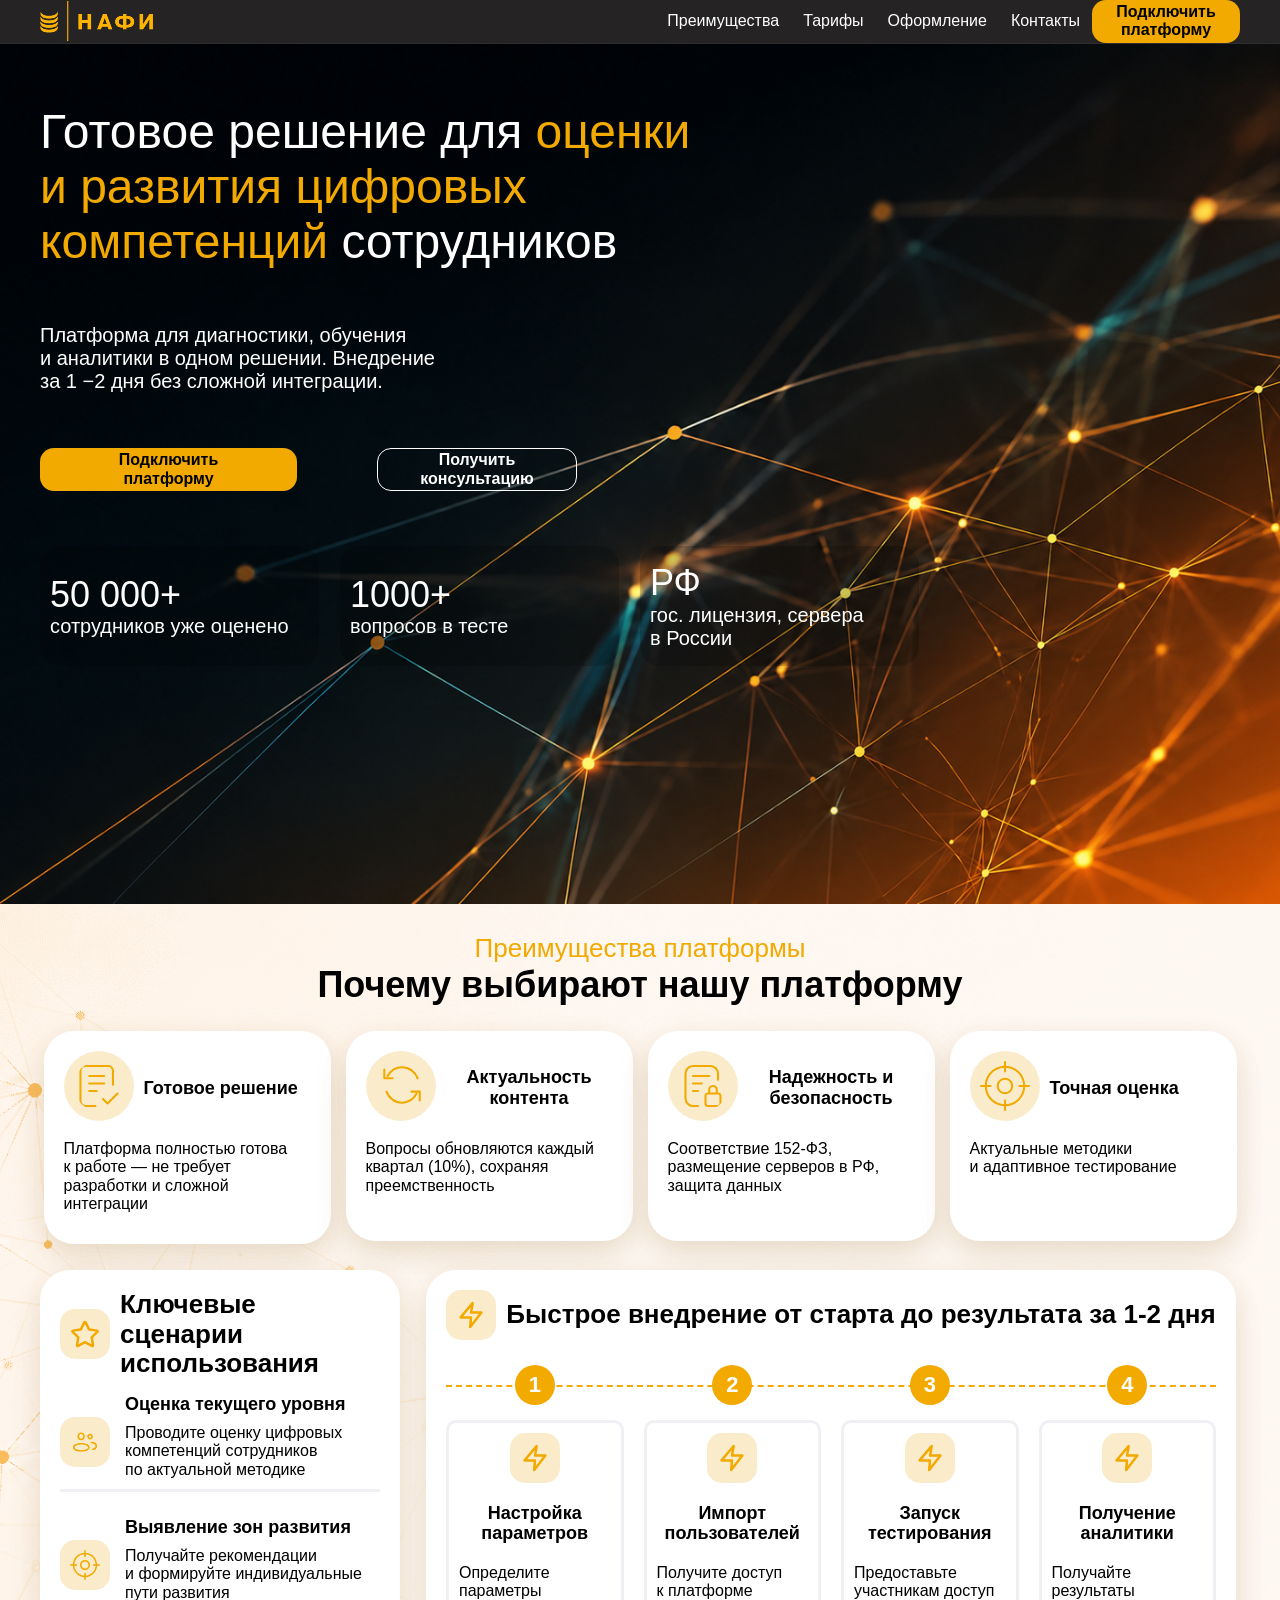
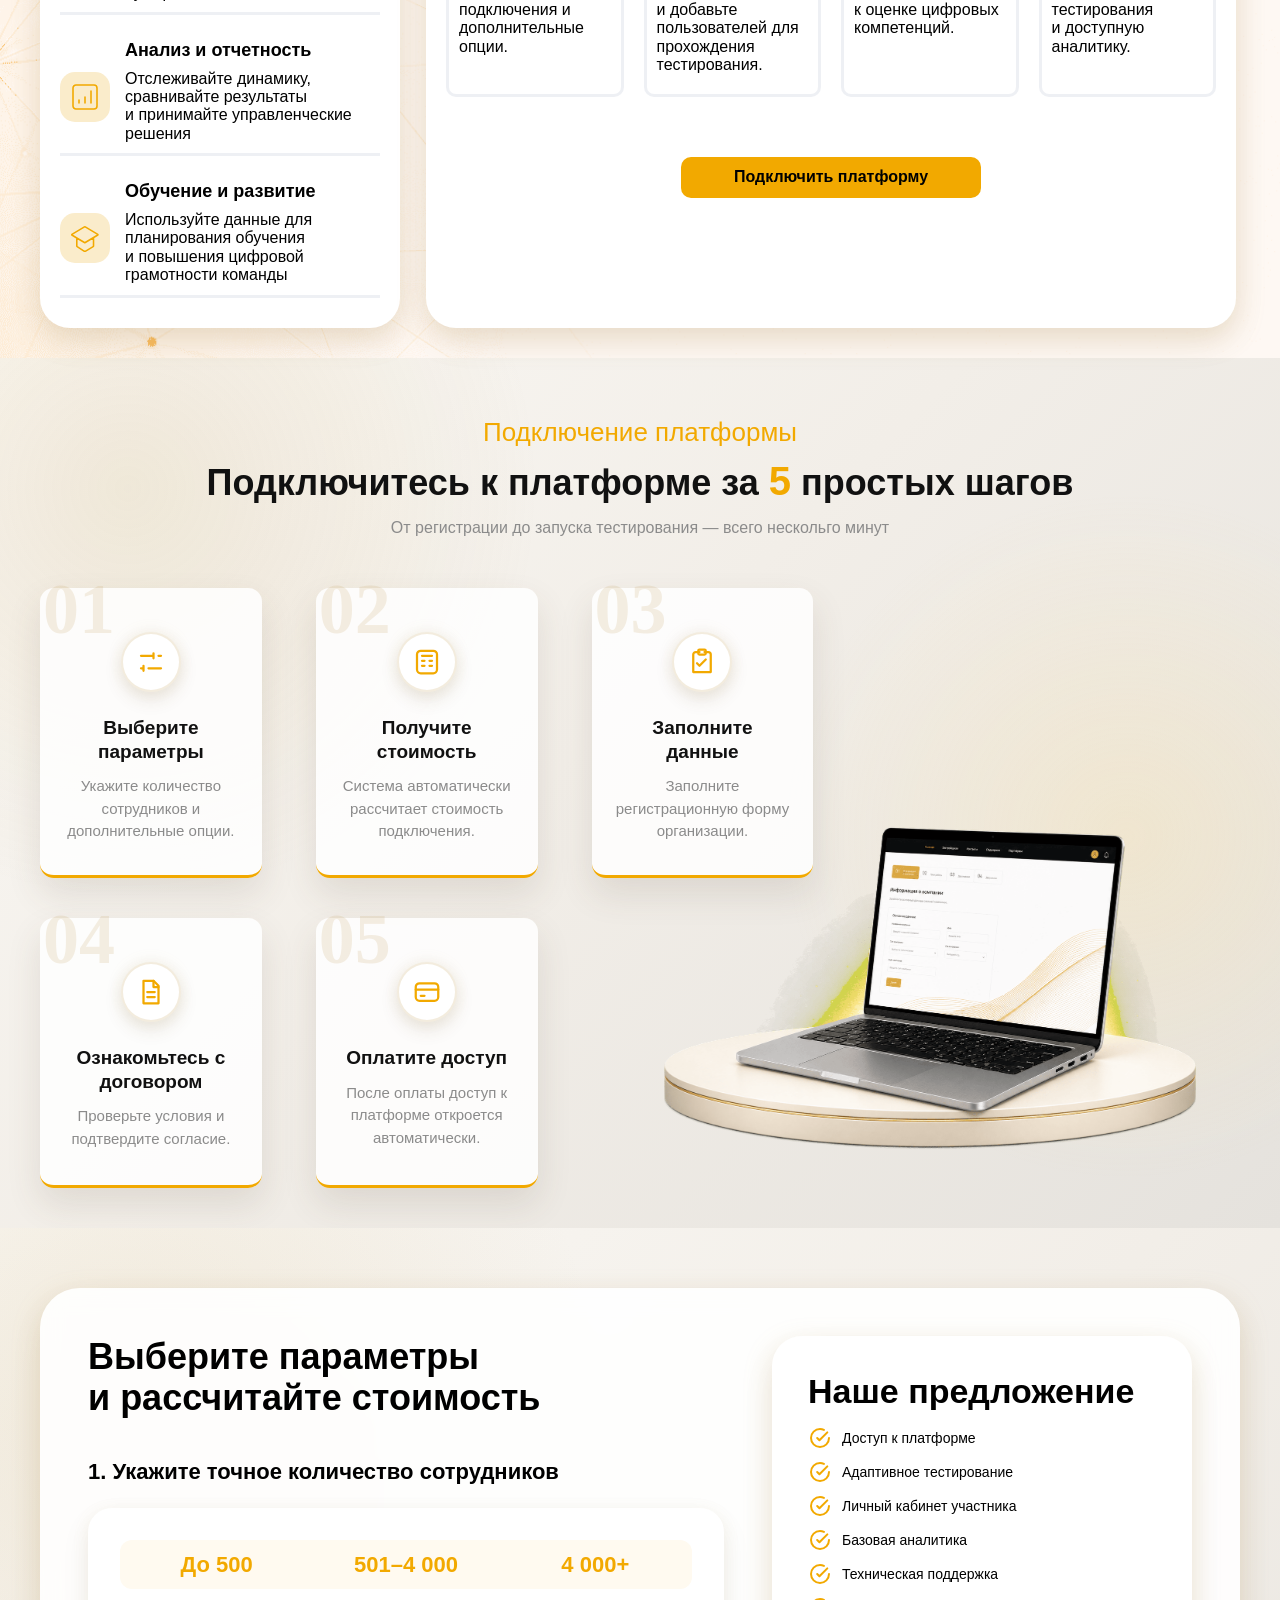
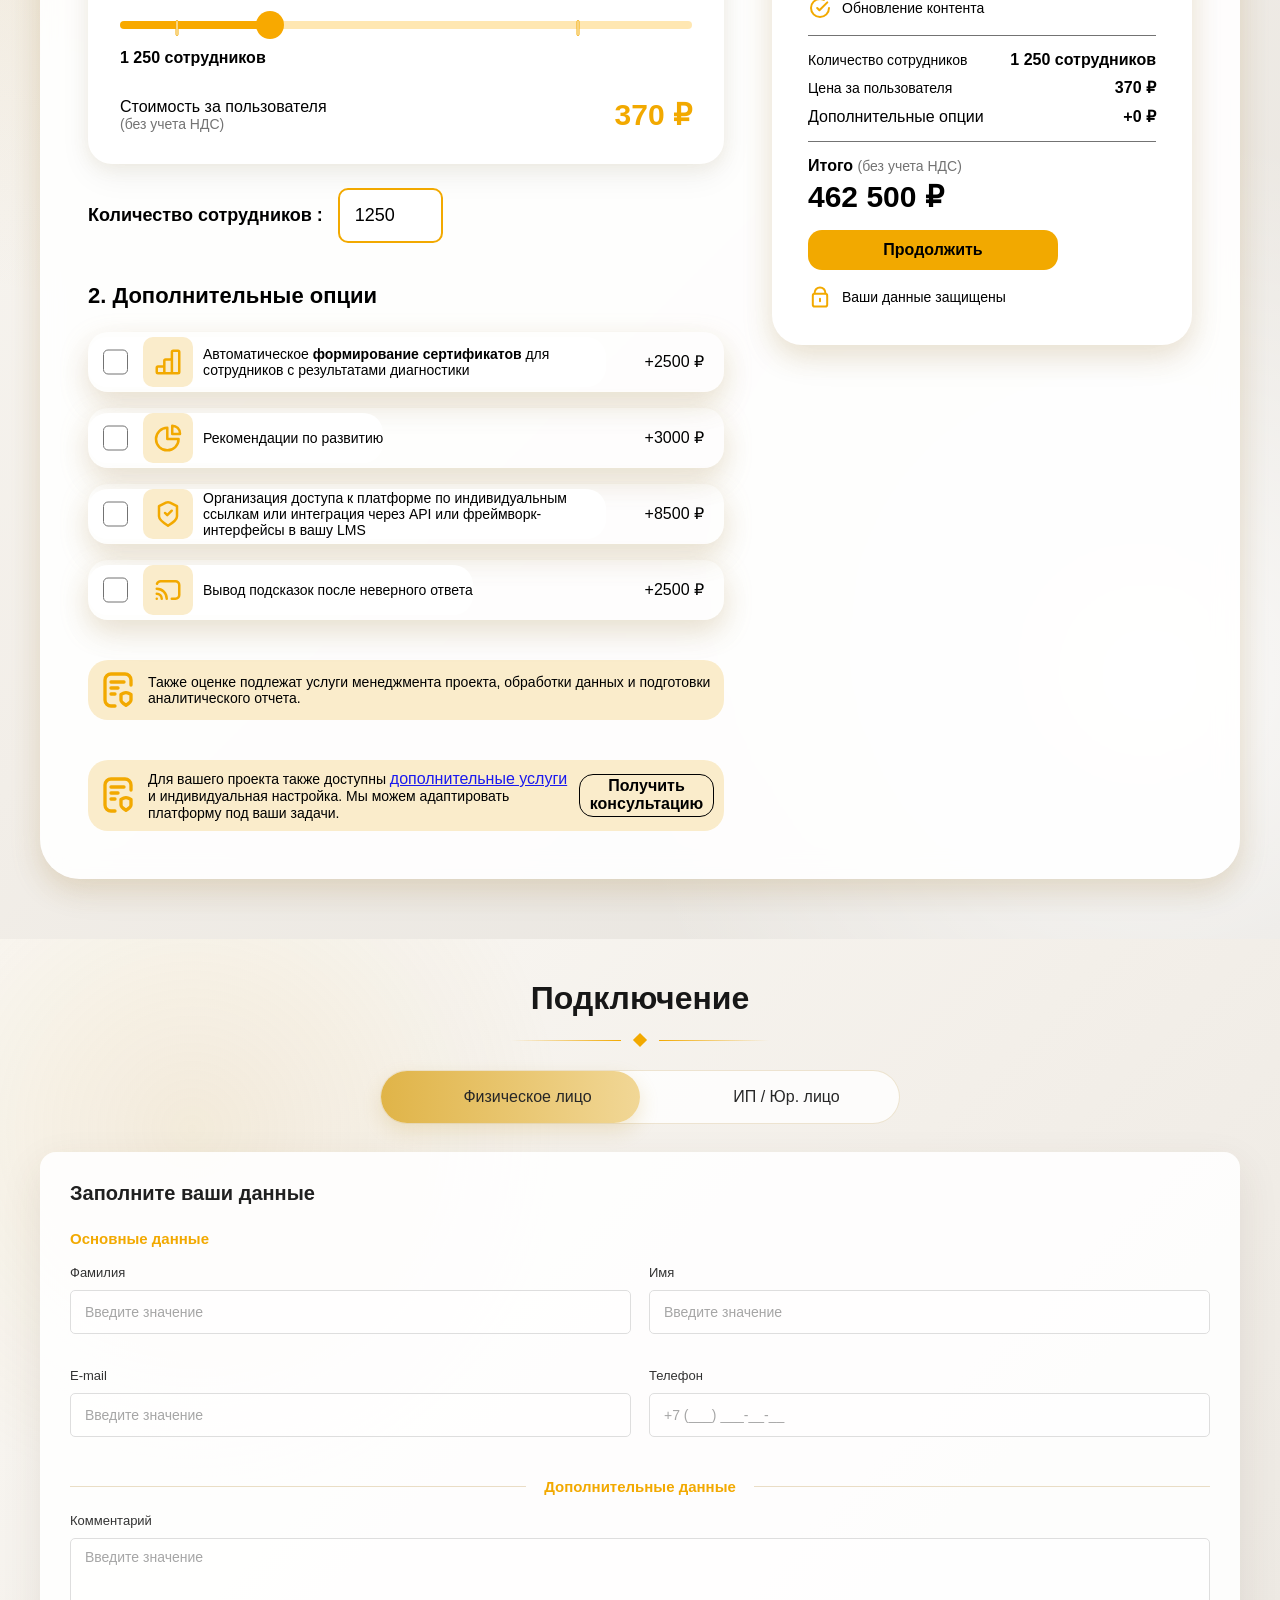
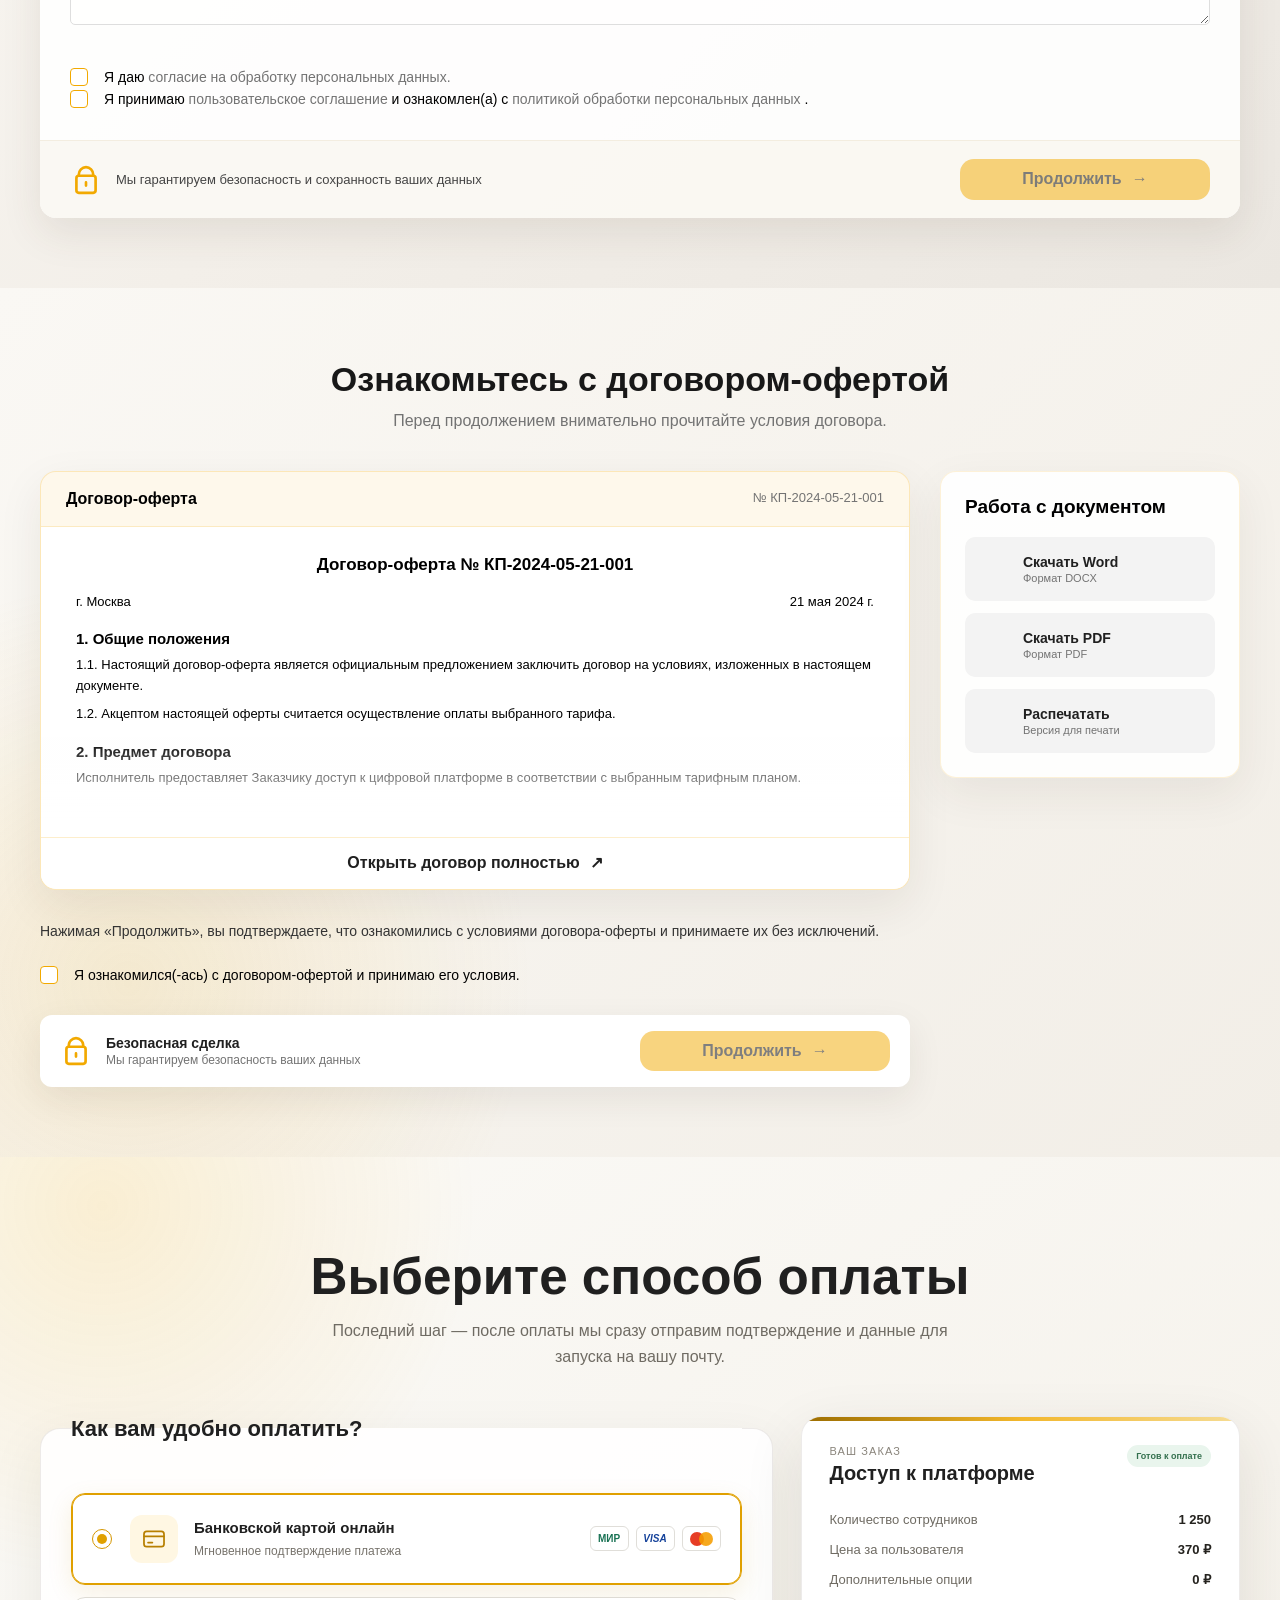
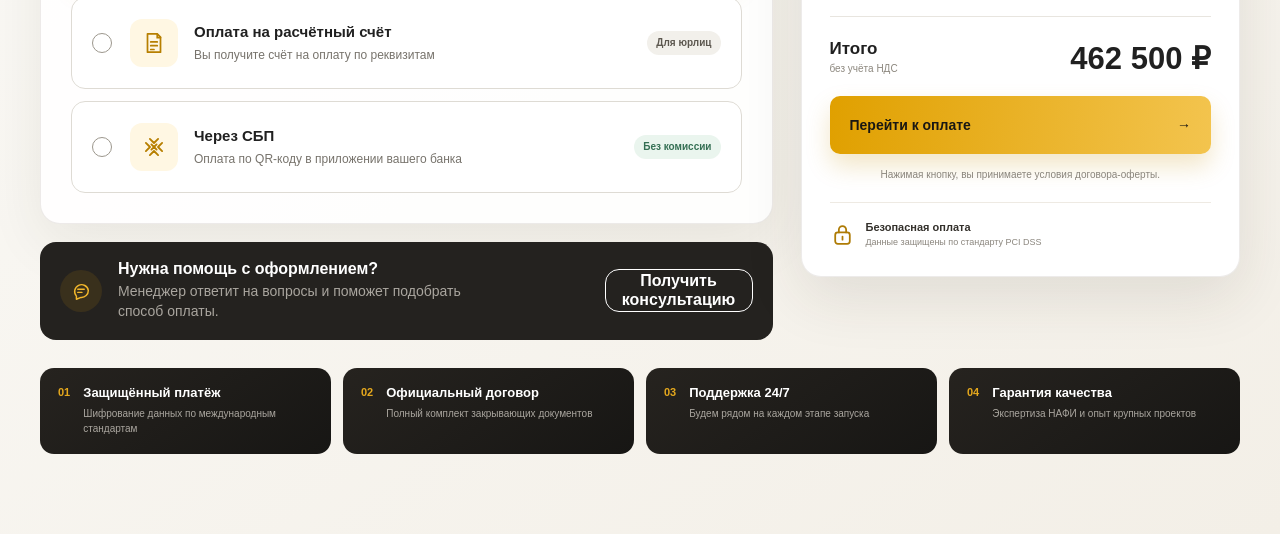
==== nafi-mvp/index.html @ 173b13a5 "сделал доп окно для доп услуг, и изменил размер шрифта" ====
<!DOCTYPE html>
<html lang="ru">

<head>
  <meta charset="UTF-8" />
  <meta name="viewport" content="width=device-width, initial-scale=1.0" />
  <meta name="description"
    content="НАФИ — цифровой продукт для проверки и повышения цифровой грамотности сотрудников. Лендниг для подключения платформы Цифровой гражданин." />
  <title>НАФИ — цифровой гражданин</title>
  <link rel="stylesheet" href="css/style.css" />
  <script src="js/app.js" defer></script>
</head>

<body>
  <header class="header">
    <div class="container">
      <div class="header__inner">
        <a class="header__logo-link" href="#home">
          <img class="header__logo" src="images/logo.png" alt="НАФИ" height="40" width="113">
        </a>
        <div class="header__right">
          <nav class="nav nav--main" aria-label="Главная навигация">
            <a class="nav__link" href="#advantages">Преимущества</a>
            <a class="nav__link" href="#calculator">Тарифы</a>
            <a class="nav__link" href="#connection">Оформление</a>
            <a class="nav__link" href="#footer">Контакты</a>
          </nav>
          <button class="btn" type="button" aria-label="Подключить платформу" data-go-calculator>Подключить
            платформу</button>
        </div>
      </div>
    </div>
  </header>
  <main>
    <section class="hero" id="home">
      <div class="container">
        <div class="hero__content">
          <h1 class="hero__title">Готовое решение для <span class="hero__color"> оценки и&nbsp;развития цифровых
              компетенций</span> сотрудников</h1>
          <p class="hero__description">Платформа для диагностики, обучения и&nbsp;аналитики в&nbsp;одном решении.
            Внедрение за&nbsp;1 &minus;2
            дня без сложной интеграции.</p>
          <div class="hero__actions">
            <button class="btn btn--primary" type="button" data-go-calculator>Подключить платформу</button>
            <button class="btn btn--ghost" type="button">Получить консультацию</button>
          </div>

          <ul class="hero__list">
            <li class="hero__item">
              <div class="hero__wrap">
                <span class="hero__text-title">50&nbsp;000+</span>
                <span class="hero__text">сотрудников уже оценено</span>
              </div>
            </li>
            <li class="hero__item">
              <div class="hero__wrap">
                <span class="hero__text-title">1000+</span>
                <span class="hero__text">вопросов в&nbsp;тесте</span>
              </div>
            </li>
            <li class="hero__item">
              <div class="hero__wrap">
                <span class="hero__text-title">РФ</span>
                <span class="hero__text">гос. лицензия, сервера в&nbsp;России</span>
              </div>
            </li>
          </ul>
        </div>
      </div>
    </section>

    <section class="platform" id="advantages">
      <div class="container">
        <div class="platform__wrapper">
          <p class="platform__text-header">Преимущества платформы</p>
          <h2 class="platform__title">Почему выбирают нашу платформу</h2>
          <ul class="platform__list">
            <li class="platdorm__item">
              <div class="platform__inner">
                <div class="platform__top">
                  <svg class="platform__logo-icon" width="70" height="70" aria-hidden="true">
                    <use xlink:href="images/sprite.svg#icon-platform-1"></use>
                  </svg>
                  <span class="platform__text-top">Готовое решение</span>
                </div>
                <p class="platform__text">Платформа полностью готова к&nbsp;работе&nbsp;&mdash; не&nbsp;требует
                  разработки и&nbsp;сложной интеграции</p>
              </div>
            </li>
            <li class="platdorm__item">
              <div class="platform__inner">
                <div class="platform__top">
                  <svg class="platform__logo-icon" width="48" height="48" aria-hidden="true">
                    <use xlink:href="images/sprite.svg#icon-platform-2"></use>
                  </svg>
                  <span class="platform__text-top">Актуальность контента</span>
                </div>
                <p class="platform__text">Вопросы обновляются каждый квартал (10%), сохраняя преемственность</p>
              </div>
            </li>
            <li class="platdorm__item">
              <div class="platform__inner">
                <div class="platform__top">
                  <svg class="platform__logo-icon" width="48" height="48" aria-hidden="true">
                    <use xlink:href="images/sprite.svg#icon-platform-3"></use>
                  </svg>
                  <span class="platform__text-top">Надежность и безопасность</span>
                </div>
                <p class="platform__text">Соответствие 152-ФЗ, размещение серверов в&nbsp;РФ, защита данных</p>
              </div>
            </li>
            <li class="platdorm__item">
              <div class="platform__inner">
                <div class="platform__top">
                  <svg class="platform__logo-icon" width="48" height="48" aria-hidden="true">
                    <use xlink:href="images/sprite.svg#icon-platform-4"></use>
                  </svg>
                  <span class="platform__text-top">Точная оценка</span>
                </div>
                <p class="platform__text">Актуальные методики и&nbsp;адаптивное тестирование</p>
              </div>
            </li>
          </ul>
          <div class="platform__flex-lf">
            <div class="platform__key">
              <div class="platform__head">
                <svg class="platform__logo-icon platform__logo-icon--left" width="48" height="48" aria-hidden="true">
                  <use xlink:href="images/sprite.svg#icon-platporm-left"></use>
                </svg>
                <h3 class="platform__subtitle">Ключевые сценарии использования </h3>
              </div>
              <ul class="platform__list platform__list--key">
                <li class="platdorm__key-item">
                  <div class="platform__wrap">
                    <svg class="platform__logo-icon platform__logo-icon--left" width="48" height="48"
                      aria-hidden="true">
                      <use xlink:href="images/sprite.svg#icon-platporm-left-1"></use>
                    </svg>
                    <div class="platform__middle">
                      <span class="platform__text-top platform__text-top--left">Оценка текущего уровня</span>
                      <p class="platform__text">Проводите оценку цифровых компетенций сотрудников
                        по&nbsp;актуальной методике</p>
                    </div>
                  </div>
                </li>
                <li class="platdorm__key-item">
                  <div class="platform__wrap">
                    <svg class="platform__logo-icon platform__logo-icon--left" width="48" height="48"
                      aria-hidden="true">
                      <use xlink:href="images/sprite.svg#icon-platporm-left-2"></use>
                    </svg>
                    <div class="platform__middle">
                      <span class="platform__text-top platform__text-top--left">Выявление зон развития</span>
                      <p class="platform__text">Получайте рекомендации и&nbsp;формируйте индивидуальные пути
                        развития</p>
                    </div>
                  </div>
                </li>
                <li class="platdorm__key-item">
                  <div class="platform__wrap">
                    <svg class="platform__logo-icon platform__logo-icon--left" width="48" height="48"
                      aria-hidden="true">
                      <use xlink:href="images/sprite.svg#icon-platporm-left-3"></use>
                    </svg>
                    <div class="platform__middle">
                      <span class="platform__text-top platform__text-top--left">Анализ и отчетность</span>
                      <p class="platform__text">Отслеживайте динамику, сравнивайте результаты и&nbsp;принимайте
                        управленческие решения</p>
                    </div>
                  </div>
                </li>
                <li class="platdorm__key-item">
                  <div class="platform__wrap">
                    <svg class="platform__logo-icon platform__logo-icon--left" width="48" height="48"
                      aria-hidden="true">
                      <use xlink:href="images/sprite.svg#icon-platporm-left-4"></use>
                    </svg>
                    <div class="platform__middle">
                      <span class="platform__text-top platform__text-top--left">Обучение и развитие</span>
                      <p class="platform__text">Используйте данные для планирования обучения и&nbsp;повышения
                        цифровой грамотности команды</p>
                    </div>
                  </div>
                </li>
              </ul>
            </div>
            <div class="platform__fast">
              <div class="platform__head platform__head--fast">
                <svg class="platform__logo-icon platform__logo-icon--left" width="48" height="48" aria-hidden="true">
                  <use xlink:href="images/sprite.svg#icon-platporm-fast"></use>
                </svg>
                <h3 class="platform__subtitle">Быстрое внедрение от&nbsp;старта до&nbsp;результата за&nbsp;1-2 дня</h3>
              </div>

              <ul class="platform__list platform__list--fast">
                <li class="platform__item">
                  <div class="platform__wrap platform__wrap--col">
                    <svg class="platform__logo-icon platform__logo-icon--left" width="48" height="48"
                      aria-hidden="true">
                      <use xlink:href="images/sprite.svg#icon-platporm-fast"></use>
                    </svg>
                    <span class="platform__text-top platform__text-top--fast">Настройка параметров</span>
                    <p class="platform__text">Определите параметры подключения и
                      дополнительные опции.</p>
                  </div>

                </li>
                <li class="platform__item">
                  <div class="platform__wrap platform__wrap--col">
                    <svg class="platform__logo-icon platform__logo-icon--left" width="48" height="48"
                      aria-hidden="true">
                      <use xlink:href="images/sprite.svg#icon-platporm-fast"></use>
                    </svg>
                    <span class="platform__text-top platform__text-top--fast">Импорт пользователей</span>
                    <p class="platform__text">Получите доступ к&nbsp;платформе и&nbsp;добавьте пользователей для
                      прохождения тестирования.</p>
                  </div>

                </li>
                <li class="platform__item">
                  <div class="platform__wrap platform__wrap--col">
                    <svg class="platform__logo-icon platform__logo-icon--left" width="48" height="48"
                      aria-hidden="true">
                      <use xlink:href="images/sprite.svg#icon-platporm-fast"></use>
                    </svg>
                    <span class="platform__text-top platform__text-top--fast">Запуск тестирования</span>
                    <p class="platform__text">Предоставьте участникам доступ к&nbsp;оценке цифровых компетенций.</p>
                  </div>

                </li>
                <li class="platform__item">
                  <div class="platform__wrap platform__wrap--col">
                    <svg class="platform__logo-icon platform__logo-icon--left" width="48" height="48"
                      aria-hidden="true">
                      <use xlink:href="images/sprite.svg#icon-platporm-fast"></use>
                    </svg>
                    <span class="platform__text-top platform__text-top--fast"> Получение аналитики</span>
                    <p class="platform__text">Получайте результаты тестирования и&nbsp;доступную аналитику.</p>
                  </div>
                </li>
              </ul>
              <button class="btn btn--fast platform__btn" type="button" data-go-calculator>Подключить платформу</button>
            </div>
          </div>

        </div>
      </div>
    </section>
    <section class="steps">
      <div class="container">
        <div class="steps__header">
          <p class="steps__subtitle">
            Подключение платформы
          </p>
          <h2 class="steps__title">
            Подключитесь к платформе за <span class="steps__gold">5</span> простых шагов
          </h2>
          <p class="steps__header-text">От&nbsp;регистрации до&nbsp;запуска тестирования&nbsp;&mdash; всего нескольго
            минут</p>
        </div>

        <div class="steps__wrapper">

          <ol class="steps__list">
            <li class="steps-card">
              <div class="steps-card__icon" aria-hidden="true">
                <svg viewBox="0 0 24 24" fill="none">
                  <path d="M4 7h10M18 7h2M4 17h2M10 17h10M14 5v4M6 15v4" stroke="currentColor" stroke-width="1.8"
                    stroke-linecap="round" stroke-linejoin="round" />
                </svg>
              </div>
              <h3 class="steps-card__title">
                Выберите параметры
              </h3>
              <p class="steps-card__text">
                Укажите количество сотрудников и дополнительные опции.
              </p>
            </li>
            <li class="steps-card">
              <div class="steps-card__icon" aria-hidden="true">
                <svg viewBox="0 0 24 24" fill="none">
                  <rect x="4" y="3" width="16" height="18" rx="3" stroke="currentColor" stroke-width="1.8" />
                  <path d="M8 7h8M8 11h2M14 11h2M8 15h2M14 15h2" stroke="currentColor" stroke-width="1.8"
                    stroke-linecap="round" />
                </svg>
              </div>
              <h3 class="steps-card__title">
                Получите стоимость
              </h3>
              <p class="steps-card__text">
                Система автоматически рассчитает стоимость подключения.
              </p>
            </li>

            <li class="steps-card">
              <div class="steps-card__icon" aria-hidden="true">
                <svg viewBox="0 0 24 24" fill="none">
                  <path d="M14 4h3a2 2 0 0 1 2 2v14H5V6a2 2 0 0 1 2-2h3" stroke="currentColor" stroke-width="1.8"
                    stroke-linecap="round" stroke-linejoin="round" />
                  <rect x="9" y="2" width="6" height="4" rx="1" stroke="currentColor" stroke-width="1.8" />
                  <path d="m8 13 2 2 5-5" stroke="currentColor" stroke-width="1.8" stroke-linecap="round"
                    stroke-linejoin="round" />
                </svg>
              </div>
              <h3 class="steps-card__title">
                Заполните данные
              </h3>
              <p class="steps-card__text">
                Заполните регистрационную форму организации.
              </p>
            </li>
            <li class="steps-card">
              <div class="steps-card__icon" aria-hidden="true">
                <svg viewBox="0 0 24 24" fill="none">
                  <path d="M6 3h8l4 4v14H6V3Z" stroke="currentColor" stroke-width="1.8" stroke-linejoin="round" />
                  <path d="M14 3v5h4M9 12h6M9 16h6" stroke="currentColor" stroke-width="1.8" stroke-linecap="round"
                    stroke-linejoin="round" />
                </svg>
              </div>
              <h3 class="steps-card__title">
                Ознакомьтесь с договором
              </h3>
              <p class="steps-card__text">
                Проверьте условия и подтвердите согласие.
              </p>
            </li>
            <li class="steps-card">
              <div class="steps-card__icon" aria-hidden="true">
                <svg viewBox="0 0 24 24" fill="none">
                  <rect x="3" y="5" width="18" height="14" rx="3" stroke="currentColor" stroke-width="1.8" />
                  <path d="M3 10h18M7 15h3" stroke="currentColor" stroke-width="1.8" stroke-linecap="round" />
                </svg>
              </div>
              <h3 class="steps-card__title">
                Оплатите доступ
              </h3>
              <p class="steps-card__text">
                После оплаты доступ к платформе откроется автоматически.
              </p>
            </li>
          </ol>
          <div class="steps__preview">
            <img class="steps__image" src="images/laptop-platform.png" alt="Интерфейс платформы на ноутбуке">
          </div>
        </div>
      </div>
    </section>
    <section class="calculator" id="calculator">
      <div class="container">
        <div class="calculator__wrapper">
          <div class="calculator__content">
            <h2 class="calculator__title">
              Выберите параметры<br>
              и рассчитайте стоимость
            </h2>
            <div class="calculator__step">
              <h3 class="calculator__subtitle">
                1. Укажите точное количество сотрудников
              </h3>
              <div class="calculator-slider">

                <div class="calculator-slider__points">
                  <span class="calculator-slider__point-value">До 500</span>
                  <span class="calculator-slider__point-value">501–4 000</span>
                  <span class="calculator-slider__point-value">4 000+</span>
                </div>

                <div class="calculator-range">
                  <input class="calculator-range__input" type="range" min="1" max="5000" step="1" value="1250">
                  <div class="calculator-range__marks" aria-hidden="true">
                    <span class="calculator-range__mark" style="--mark-position: 10%"></span>
                    <span class="calculator-range__mark" style="--mark-position: 80%"></span>
                  </div>
                  <div class="calculator-range__tooltip">
                    <span class="calculator-range__value"></span>
                  </div>

                </div>

                <div class="calculator-slider__price">
                  <span class="calculator-slider__price-text">
                    Стоимость за пользователя <span class="calculator-slider__price-nds">(без учета НДС)</span>
                  </span>
                  <span class="calculator-slider__price-value" data-current-price>
                    370 ₽
                  </span>
                </div>
              </div>
              <div class="calculator-employees">
                <label class="calculator-employees__label" for="employees">
                  Количество сотрудников :
                </label>
                <input class="calculator-employees__input" type="number" min="1" max="5000" value="1250" id="employees">
              </div>
            </div>
            <div class="calculator__step">
              <h3 class="calculator__subtitle">
                2. Дополнительные опции
              </h3>
              <ul class="calculator__options">
                <li class="calculator__option">

                  <div class="checkbox">
                    <label class="checkbox__label" for="report">
                      <input class="checkbox__input visually-hidden" type="checkbox" id="report" data-price="20000">
                      <svg class="checkbox__icon-check" width="24" height="24" aria-hidden="true">
                        <use xlink:href="images/sprite.svg#icon-checkbox-check"></use>
                      </svg>
                      <svg class="checkbox__icon" width="48" height="48" aria-hidden="true">
                        <use xlink:href="images/sprite.svg#icon-calculator-checkbox-1"></use>
                      </svg>
                      <div class="checkbox__info">

                        <span class="checkbox__description">
                          Автоматическое<span class="checkbox__text-bold">
                            формирование сертификатов</span> для сотрудников с&nbsp;результатами диагностики
                        </span>
                      </div>
                    </label>
                    <span class="checkbox__price">+2500 ₽</span>
                  </div>
                </li>

                <li class="calculator__option">
                  <div class="checkbox">
                    <label class="checkbox__label" for="processing">
                      <input class="checkbox__input visually-hidden" type="checkbox" id="processing" data-price="5000">
                      <svg class="checkbox__icon-check" width="24" height="24" aria-hidden="true">
                        <use xlink:href="images/sprite.svg#icon-checkbox-check"></use>
                      </svg>
                      <svg class="checkbox__icon" width="48" height="48" aria-hidden="true">
                        <use xlink:href="images/sprite.svg#icon-calculator-checkbox-2"></use>
                      </svg>
                      <div class="checkbox__info">
                        <span class="checkbox__description">Рекомендации по&nbsp;развитию</span>
                      </div>
                    </label>
                    <span class="checkbox__price">+3000 ₽</span>
                  </div>
                </li>

                <li class="calculator__option">
                  <div class="checkbox">
                    <label class="checkbox__label" for="microlearning">
                      <input class="checkbox__input visually-hidden" type="checkbox" id="microlearning"
                        data-price="10000">
                      <svg class="checkbox__icon-check" width="24" height="24" aria-hidden="true">
                        <use xlink:href="images/sprite.svg#icon-checkbox-check"></use>
                      </svg>
                      <svg class="checkbox__icon" width="48" height="48" aria-hidden="true">
                        <use xlink:href="images/sprite.svg#icon-calculator-checkbox-3"></use>
                      </svg>
                      <div class="checkbox__info">
                        <span class="checkbox___description">
                          Организация доступа к&nbsp;платформе по&nbsp;индивидуальным ссылкам или интеграция через API
                          или фреймворк-интерфейсы в&nbsp;вашу LMS
                        </span>
                      </div>
                    </label>
                    <span class="checkbox__price">+8500 ₽</span>
                  </div>
                </li>

                <li class="calculator__option">
                  <div class="checkbox">
                    <label class="checkbox__label" for="automatic">
                      <input class="checkbox__input visually-hidden" type="checkbox" id="automatic" data-price="2500">
                      <svg class="checkbox__icon-check" width="24" height="24" aria-hidden="true">
                        <use xlink:href="images/sprite.svg#icon-checkbox-check"></use>
                      </svg>
                      <svg class="checkbox__icon" width="48" height="48" aria-hidden="true">
                        <use xlink:href="images/sprite.svg#icon-calculator-checkbox-4"></use>
                      </svg>
                      <div class="checkbox__info">
                        <span class="checkbox__description">Вывод подсказок после неверного ответа</span>
                      </div>
                    </label>
                    <span class="checkbox__price">+2500 ₽</span>
                  </div>
                </li>

                <!-- <li class="calculator__option">
                  <div class="checkbox">
                    <label class="checkbox__label" for="recommendations">
                      <input class="checkbox__input visually-hidden" type="checkbox" id="recommendations"
                        data-price="3000">
                      <svg class="checkbox__icon-check" width="24" height="24" aria-hidden="true">
                        <use xlink:href="images/sprite.svg#icon-checkbox-check"></use>
                      </svg>
                      <svg class="checkbox__icon" width="48" height="48" aria-hidden="true">
                        <use xlink:href="images/sprite.svg#icon-calculator-checkbox-5"></use>
                      </svg>
                      <div class="checkbox__info">
                        <span class="checkbox____description">Рекомендации по&nbsp;развитию</span>
                      </div>
                    </label>
                    <span class="checkbox__price">+3000 ₽</span>
                  </div>
                </li>

                <li class="calculator__option">
                  <div class="checkbox">
                    <label class="checkbox__label" for="organization">
                      <input class="checkbox__input visually-hidden" type="checkbox" id="organization"
                        data-price="8500">
                      <svg class="checkbox__icon-check" width="24" height="24" aria-hidden="true">
                        <use xlink:href="images/sprite.svg#icon-checkbox-check"></use>
                      </svg>
                      <svg class="checkbox__icon" width="48" height="48" aria-hidden="true">
                        <use xlink:href="images/sprite.svg#icon-calculator-checkbox-6"></use>
                      </svg>
                      <div class="checkbox__info">
                        <span class="checkbox__description">
                          Организация доступа к&nbsp;платформе по&nbsp;индивидуальным ссылкам или интеграция через API
                          или фреймворк-интерфейсы в&nbsp;вашу LMS
                        </span>
                      </div>
                    </label>
                    <span class="checkbox__price">8500 ₽</span>
                  </div>
                </li>

                <li class="calculator__option">
                  <div class="checkbox">
                    <label class="checkbox__label" for="conclusion">
                      <input class="checkbox__input visually-hidden" type="checkbox" id="conclusion" data-price="2500">
                      <svg class="checkbox__icon-check" width="24" height="24" aria-hidden="true">
                        <use xlink:href="images/sprite.svg#icon-checkbox-check"></use>
                      </svg>
                      <svg class="checkbox__icon" width="48" height="48" aria-hidden="true">
                        <use xlink:href="images/sprite.svg#icon-calculator-checkbox-7"></use>
                      </svg>
                      <div class="checkbox__info">
                        <span class="checkbox__description">
                          Вывод подсказок после неверного ответа
                        </span>
                      </div>
                    </label>
                    <span class="checkbox__price">+2500 ₽</span>
                  </div>
                </li>

                <li class="calculator__option">
                  <div class="checkbox">
                    <label class="checkbox__label" for="results">
                      <input class="checkbox__input visually-hidden" type="checkbox" id="results" data-price="1500">
                      <svg class="checkbox__icon-check" width="24" height="24" aria-hidden="true">
                        <use xlink:href="images/sprite.svg#icon-checkbox-check"></use>
                      </svg>
                      <svg class="checkbox__icon" width="48" height="48" aria-hidden="true">
                        <use xlink:href="images/sprite.svg#icon-calculator-checkbox-8"></use>
                      </svg>
                      <div class="checkbox__info">
                        <span class="checkbox__description">
                          Вывод подсказок в&nbsp;результатах
                        </span>
                      </div>
                    </label>
                    <span class="checkbox__price">+1500 ₽</span>
                  </div>
                </li> -->
              </ul>
            </div>
            <div class="calculator__note">
              <svg class="calculator__note-icon" width="50" height="50" aria-hidden="true">
                <use xlink:href="images/sprite.svg#icon-calculator-note"></use>
              </svg>
              <p class="calculator__note-text">
                Также оценке подлежат услуги менеджмента проекта, обработки данных и&nbsp;подготовки аналитического
                отчета.
              </p>
            </div>
            <div class="calculator__note">
              <svg class="calculator__note-icon" width="50" height="50" aria-hidden="true">
                <use xlink:href="images/sprite.svg#icon-calculator-note"></use>
              </svg>
              <p class="calculator__note-text">
                Для вашего проекта также доступны <button class="calculator__note-btn" type="button"
                  data-services-open>дополнительные
                  услуги</button>
                и&nbsp;индивидуальная настройка. Мы&nbsp;можем
                адаптировать платформу под ваши задачи.
              </p>
              <button class="btn btn--black btn--black-wh" type="button">Получить консультацию</button>
            </div>
          </div>

          <aside class="summary">
            <h3 class="summary__title">
              Наше предложение
            </h3>
            <ul class="advantages">
              <li class="advantages__item">
                <div class="advantages__wrapper">
                  <svg class="advantages__icon" width="24" height="24" aria-hidden="true">
                    <use xlink:href="images/sprite.svg#icon-advantages-item"></use>
                  </svg>
                  <p class="advantages__text">Доступ к&nbsp;платформе</p>
                </div>
              </li>
              <li class="advantages__item">
                <div class="advantages__wrapper">
                  <svg class="advantages__icon" width="24" height="24" aria-hidden="true">
                    <use xlink:href="images/sprite.svg#icon-advantages-item"></use>
                  </svg>
                  <p class="advantages__text">Адаптивное тестирование</p>
                </div>
              </li>
              <li class="advantages__item">
                <div class="advantages__wrapper">
                  <svg class="advantages__icon" width="24" height="24" aria-hidden="true">
                    <use xlink:href="images/sprite.svg#icon-advantages-item"></use>
                  </svg>
                  <p class="advantages__text">Личный кабинет участника</p>
                </div>
              </li>
              <li class="advantages__item">
                <div class="advantages__wrapper">
                  <svg class="advantages__icon" width="24" height="24" aria-hidden="true">
                    <use xlink:href="images/sprite.svg#icon-advantages-item"></use>
                  </svg>
                  <p class="advantages__text">Базовая аналитика</p>
                </div>
              </li>
              <li class="advantages__item">
                <div class="advantages__wrapper">
                  <svg class="advantages__icon" width="24" height="24" aria-hidden="true">
                    <use xlink:href="images/sprite.svg#icon-advantages-item"></use>
                  </svg>
                  <p class="advantages__text">Техническая поддержка</p>
                </div>
              </li>
              <li class="advantages__item">
                <div class="advantages__wrapper">
                  <svg class="advantages__icon" width="24" height="24" aria-hidden="true">
                    <use xlink:href="images/sprite.svg#icon-advantages-item"></use>
                  </svg>
                  <p class="advantages__text">Обновление контента</p>
                </div>
              </li>
            </ul>

            <dl class="result  result--bord">
              <div class="result__row">
                <dt class="result__term">Количество сотрудников</dt>
                <dd class="result__value " data-employees>0</dd>
              </div>
              <div class="result__row">
                <dt class="result__term">Цена за пользователя</dt>
                <dd class="result__value " data-price>370 ₽</dd>
              </div>
              <div class="result__row">
                <dt class="result__row ">Дополнительные опции</dt>
                <dd class="result__value " data-options>+0 ₽</dd>
              </div>
            </dl>

            <div class="advantages__total">
              <dl class="result">
                <div class="result__colum">
                  <dt class="result__total-row">Итого <span class="result__total-nds">(без учета НДС)</span></dt>
                  <dd class="result__total " data-total>0 ₽</dd>
                </div>
              </dl>
            </div>
            <button class="btn btn--total" type="button" data-calculator-continue>Продолжить</button>
            <span class="summary__secure">
              <svg class="summary__lock-icon" width="24" height="24" aria-hidden="true">
                <use xlink:href="images/sprite.svg#icon-lock"></use>
              </svg>
              Ваши данные защищены
            </span>
          </aside>
        </div>
      </div>
    </section>
    <section class="connection" id="connection">
      <div class="container">

        <header class="connection__header">
          <h2 class="connection__title">Подключение</h2>
          <div class="connection__decor" aria-hidden="true">
            <span></span>
            <span class="connection__decor-diamond"></span>
            <span></span>
          </div>
        </header>

        <!-- Переключатель форм -->
        <div class="connection__switcher" role="tablist">
          <button class="connection__switch connection__switch--active" type="button" role="tab" aria-selected="true"
            aria-controls="person-form" data-form="person">
            <span class="connection__switch-icon" aria-hidden="true">
              <!-- SVG физического лица -->
            </span>

            Физическое лицо
          </button>

          <button class="connection__switch" type="button" role="tab" aria-selected="false" aria-controls="company-form"
            data-form="company">
            <span class="connection__switch-icon" aria-hidden="true">
              <!-- SVG компании -->
            </span>

            ИП / Юр. лицо
          </button>
        </div>

        <div class="connection__content">

          <div class="connection__forms">

            <!-- Физическое лицо -->
            <form class="connection-form connection-form--person connection-form--active" id="person-form" action="#"
              method="post">
              <div class="connection-form__body">
                <h2 class="connection-form__title">
                  Заполните ваши данные
                </h2>

                <fieldset class="connection-form__fieldset">
                  <legend class="connection-form__legend">
                    Основные данные
                  </legend>

                  <div class="connection-form__grid">
                    <label class="custom-input__label">
                      <span class="custom-input__text">Фамилия</span>

                      <input class="custom-input__input" type="text" name="person-surname"
                        placeholder="Введите значение" autocomplete="family-name" required>
                    </label>

                    <label class="custom-input__label">
                      <span class="custom-input__text">Имя</span>

                      <input class="custom-input__input" type="text" name="person-name" placeholder="Введите значение"
                        autocomplete="given-name" required>
                    </label>

                    <label class="custom-input__label">
                      <span class="custom-input__text">E-mail</span>

                      <input class="custom-input__input" type="email" name="person-email" placeholder="Введите значение"
                        autocomplete="email" required>
                    </label>

                    <label class="custom-input__label">
                      <span class="custom-input__text">Телефон</span>

                      <input class="custom-input__input" type="tel" name="person-phone" placeholder="+7 (___) ___-__-__"
                        autocomplete="tel" required>
                    </label>
                  </div>
                </fieldset>

                <fieldset class="connection-form__fieldset">
                  <legend class="connection-form__legend connection-form__legend--lines">
                    Дополнительные данные
                  </legend>

                  <label class="custom-input__label">
                    <span class="custom-input__text">Комментарий</span>

                    <textarea class="custom-input__input custom-input__input--textarea" name="person-comment"
                      placeholder="Введите значение" rows="4"></textarea>
                  </label>
                </fieldset>

                <div class="checkbox checkbox--agreement connection-form__agreement">
                  <label class="checkbox__label" for="personal-data-consent">
                    <input class="checkbox__input visually-hidden" id="personal-data-consent"
                      name="personal-data-consent" type="checkbox" required>

                    <svg class="checkbox__icon-check" aria-hidden="true">
                      <use xlink:href="images/sprite.svg#icon-checkbox-check"></use>
                    </svg>

                    <span class="checkbox__text">
                      Я даю
                      <a class="checkbox__link" href="consent.html" target="_blank" rel="noopener">
                        согласие на обработку персональных данных.
                      </a>
                    </span>
                  </label>
                </div>

                <div class="checkbox checkbox--agreement connection-form__agreement">
                  <label class="checkbox__label" for="user-agreement">
                    <input class="checkbox__input visually-hidden" id="user-agreement" name="user-agreement"
                      type="checkbox" required>

                    <svg class="checkbox__icon-check" aria-hidden="true">
                      <use xlink:href="images/sprite.svg#icon-checkbox-check"></use>
                    </svg>

                    <span class="checkbox__text">
                      Я принимаю
                      <a class="checkbox__link" href="agreement.html" target="_blank" rel="noopener">
                        пользовательское соглашение
                      </a>
                      и ознакомлен(а) с
                      <a class="checkbox__link" href="privacy.html" target="_blank" rel="noopener">
                        политикой обработки персональных данных
                      </a>.
                    </span>
                  </label>
                </div>
              </div>

              <div class="connection-form__footer">
                <div class="connection-form__security">
                  <span class="connection-form__security-icon" aria-hidden="true">
                    <svg class="summary__lock-icon" width="24" height="24" aria-hidden="true">
                      <use xlink:href="images/sprite.svg#icon-lock"></use>
                    </svg>
                  </span>

                  <span>
                    Мы гарантируем безопасность
                    и сохранность ваших данных
                  </span>
                </div>

                <button class="btn btn--total" type="submit">Продолжить <span aria-hidden="true">→</span></button>
              </div>
            </form>

            <!-- ИП / юридическое лицо -->
            <form class="connection-form connection-form--company" id="company-form" action="#" method="post" hidden>
              <div class="connection-form__body connection-form__body--company">

                <fieldset class="connection-form__fieldset connection-form__company-details">
                  <legend class="connection-form__section-title">
                    Реквизиты компании
                  </legend>
                  <div class="custom-input">
                    <label class="custom-input__label">
                      <span class="custom-input__text">
                        Название компании / ФИО ИП
                      </span>

                      <input class="custom-input__input" type="text" name="company-name" placeholder="Введите значение"
                        autocomplete="organization" required>
                    </label>
                  </div>
                  <div class="connection-form__grid">
                    <div class="custom-input">
                      <label class="custom-input__label">
                        <span class="custom-input__text">ИНН</span>

                        <input class="custom-input__input" type="text" name="company-inn" placeholder="Введите значение"
                          inputmode="numeric" required>
                      </label>
                    </div>

                    <div class="custom-input">
                      <label class="custom-input__label">
                        <span class="custom-input__text">КПП</span>

                        <input class="custom-input__input" type="text" name="company-kpp" placeholder="Введите значение"
                          inputmode="numeric">
                      </label>
                    </div>

                  </div>
                  <div class="custom-input">
                    <label class="custom-input__label">
                      <span class="custom-input__text">ОГРНИП / ОГРН</span>

                      <input class="custom-input__input" type="text" name="company-registration-number"
                        placeholder="Введите значение" inputmode="numeric" required>
                    </label>
                  </div>


                  <div class="connection-form__grid">
                    <div class="custom-input">
                      <label class="custom-input__label">
                        <span class="custom-input__text">E-mail</span>

                        <input class="custom-input__input" type="email" name="company-email"
                          placeholder="Введите значение" autocomplete="email" required>
                      </label>
                    </div>

                    <div class="custom-input">
                      <label class="custom-input__label">
                        <span class="custom-input__text">Телефон</span>

                        <input class="custom-input__input" type="tel" name="company-phone"
                          placeholder="+7 (___) ___-__-__" autocomplete="tel" required>
                      </label>
                    </div>

                  </div>
                  <div class="custom-input">
                    <label class="custom-input__label">
                      <span class="custom-input__text">Юридический адрес</span>

                      <input class="custom-input__input" type="text" name="company-address"
                        placeholder="Введите значение" autocomplete="street-address" required>
                    </label>
                  </div>
                </fieldset>
                <fieldset class="connection-form__fieldset connection-form__contact">
                  <legend class="connection-form__section-title">
                    Контактное лицо
                  </legend>

                  <div class="connection-form__grid">
                    <div class="custom-input">
                      <label class="custom-input__label">
                        <span class="custom-input__text">Фамилия</span>

                        <input class="custom-input__input" type="text" name="contact-surname"
                          placeholder="Введите значение" autocomplete="family-name" required>
                      </label>
                    </div>

                    <div class="custom-input">
                      <label class="custom-input__label">
                        <span class="custom-input__text">Имя</span>

                        <input class="custom-input__input" type="text" name="contact-name"
                          placeholder="Введите значение" autocomplete="given-name" required>
                      </label>
                    </div>

                  </div>
                  <div class="custom-input">
                    <label class="custom-input__label">
                      <span class="custom-input__text">Должность</span>

                      <input class="custom-input__input" type="text" name="contact-position"
                        placeholder="Введите значение" autocomplete="organization-title">
                    </label>
                  </div>


                  <div class="connection-form__grid">
                    <div class="custom-input">
                      <label class="custom-input__label">
                        <span class="custom-input__text">Телефон</span>

                        <input class="custom-input__input" type="tel" name="contact-phone"
                          placeholder="+7 (___) ___-__-__" autocomplete="tel" required>
                      </label>
                    </div>

                    <div class="custom-input">
                      <label class="custom-input__label">
                        <span class="custom-input__text">E-mail</span>

                        <input class="custom-input__input" type="email" name="contact-email"
                          placeholder="Введите значение" autocomplete="email" required>
                      </label>
                    </div>
                  </div>
                  <div class="custom-input">
                    <label class="custom-input__label">
                      <span class="custom-input__text">Комментарий</span>

                      <textarea class="custom-input__input custom-input__input--textarea" name="company-comment"
                        placeholder="Введите значение" rows="4"></textarea>
                    </label>
                  </div>
                </fieldset>connection-form__agreement
                <div class="checkbox checkbox--agreement connection-form__agreement">
                  <label class="checkbox__label" for="personal-data-consent">
                    <input class="checkbox__input visually-hidden" id="personals-data-consent"
                      name="personal-data-consent" type="checkbox" required>

                    <svg class="checkbox__icon-check" aria-hidden="true">
                      <use xlink:href="images/sprite.svg#icon-checkbox-check"></use>
                    </svg>

                    <span class="checkbox__text">
                      Я даю
                      <a href="consent.html" target="_blank" rel="noopener">
                        согласие на обработку персональных данных
                      </a>.
                    </span>
                  </label>
                </div>

                <div class="checkbox checkbox--agreement connection-form__agreement">
                  <label class="checkbox__label" for="user-agreement">
                    <input class="checkbox__input visually-hidden" id="users-agreement" name="users-agreement"
                      type="checkbox" required>

                    <svg class="checkbox__icon-check" aria-hidden="true">
                      <use xlink:href="images/sprite.svg#icon-checkbox-check"></use>
                    </svg>

                    <span class="checkbox__text">
                      Я принимаю
                      <a class="checkbox__link" href="agreement.html" target="_blank" rel="noopener">
                        пользовательское соглашение
                      </a>
                      и ознакомлен(а) с
                      <a class="checkbox__link" href="privacy.html" target="_blank" rel="noopener">
                        политикой обработки персональных данных
                      </a>.
                    </span>
                  </label>
                </div>
              </div>
              <div class="connection-form__footer">
                <div class="connection-form__security">
                  <span class="connection-form__security-icon" aria-hidden="true">
                    <svg class="summary__lock-icon" width="24" height="24" aria-hidden="true">
                      <use xlink:href="images/sprite.svg#icon-lock"></use>
                    </svg>
                  </span>
                  <span>
                    Мы гарантируем безопасность и сохранность ваших данных
                  </span>
                </div>

                <button class="btn btn--total" type="submit">Продолжить <span aria-hidden="true">→</span></button>
              </div>
            </form>
          </div>
        </div>
      </div>
    </section>
    <section class="contract" id="contract">
      <div class="container">
        <div class="contract__header">
          <h2 class="contract__title">Ознакомьтесь с договором-офертой</h2>
          <p class="contract__description">
            Перед продолжением внимательно прочитайте условия договора.
          </p>
        </div>

        <div class="contract__content">
          <!-- Предпросмотр -->
          <div class="contract__document">
            <div class="contract__document-head">
              <span class="contract__document-label">
                Договор-оферта
              </span>

              <span class="contract__document-number">
                № КП-2024-05-21-001
              </span>
            </div>

            <div class="contract__preview">
              <h3>Договор-оферта № КП-2024-05-21-001</h3>

              <div class="contract__date">
                <span>г. Москва</span>
                <time datetime="2024-05-21">21 мая 2024 г.</time>
              </div>

              <h4>1. Общие положения</h4>

              <p>
                1.1. Настоящий договор-оферта является официальным
                предложением заключить договор на условиях, изложенных
                в настоящем документе.
              </p>

              <p>
                1.2. Акцептом настоящей оферты считается осуществление
                оплаты выбранного тарифа.
              </p>

              <h4>2. Предмет договора</h4>

              <p>
                Исполнитель предоставляет Заказчику доступ к цифровой
                платформе в соответствии с выбранным тарифным планом.
              </p>

              <div class="contract__fade" aria-hidden="true"></div>
            </div>

            <button class="contract__open" type="button" data-contract-open>
              <span>Открыть договор полностью</span>
              <span aria-hidden="true">↗</span>
            </button>
          </div>

          <!-- Работа с документом -->
          <aside class="contract-actions">
            <h3 class="contract-actions__title">
              Работа с документом
            </h3>

            <a class="contract-actions__button" href="documents/contract.docx" download>
              <svg width="28" height="28" aria-hidden="true">
                <use xlink:href="images/sprite.svg#icon-doc"></use>
              </svg>

              <span>
                <strong>Скачать Word</strong>
                <small>Формат DOCX</small>
              </span>
            </a>

            <a class="contract-actions__button" href="documents/contract.pdf" target="_blank" rel="noopener">
              <svg width="28" height="28" aria-hidden="true">
                <use xlink:href="images/sprite.svg#icon-pdf"></use>
              </svg>

              <span>
                <strong>Скачать PDF</strong>
                <small>Формат PDF</small>
              </span>
            </a>

            <button class="contract-actions__button" type="button" data-contract-print>
              <svg width="28" height="28" aria-hidden="true">
                <use xlink:href="images/sprite.svg#icon-print"></use>
              </svg>

              <span>
                <strong>Распечатать</strong>
                <small>Версия для печати</small>
              </span>
            </button>
          </aside>
        </div>

        <div class="contract__confirmation">
          <p class="contract__notice">
            Нажимая «Продолжить», вы подтверждаете, что ознакомились
            с условиями договора-оферты и принимаете их без исключений.
          </p>

          <div class="checkbox checkbox--agreement">
            <label class="checkbox__label" for="contract-agreement">
              <input class="checkbox__input visually-hidden" id="contract-agreement" name="contract-agreement"
                type="checkbox" required>

              <svg class="checkbox__icon-check" width="24" height="24" aria-hidden="true">
                <use xlink:href="images/sprite.svg#icon-checkbox-check"></use>
              </svg>

              <span class="checkbox__text">
                Я ознакомился(-ась) с договором-офертой
                и принимаю его условия.
              </span>
            </label>
          </div>

          <div class="contract__footer">
            <div class="contract__security">
              <svg width="32" height="32" aria-hidden="true">
                <use xlink:href="images/sprite.svg#icon-lock"></use>
              </svg>

              <span>
                <strong>Безопасная сделка</strong>
                Мы гарантируем безопасность ваших данных
              </span>
            </div>

            <button class="btn btn--total contract__submit" type="button" disabled data-contract-submit>
              Продолжить
              <span aria-hidden="true">→</span>
            </button>
          </div>
        </div>
      </div>
    </section>
    <section class="payment" id="payment">
      <div class="container">
        <div class="payment__header">
          <h2 class="payment__title">Выберите способ оплаты</h2>
          <p class="payment__description">Последний шаг — после оплаты мы сразу отправим подтверждение и данные для
            запуска на вашу почту.</p>
        </div>

        <form class="payment__layout" action="#" method="post" data-payment-form>
          <div class="payment__main">
            <fieldset class="payment-methods">
              <legend class="payment-methods__legend">Как вам удобно оплатить?</legend>

              <label class="payment-method payment-method--card payment-method--active">
                <input class="payment-method__input visually-hidden" type="radio" name="payment-method" value="card"
                  checked>
                <span class="payment-method__radio" aria-hidden="true"></span>
                <span class="payment-method__icon" aria-hidden="true">
                  <svg viewBox="0 0 24 24" fill="none">
                    <rect x="2.75" y="5" width="18.5" height="14" rx="2.5" stroke="currentColor" stroke-width="1.6" />
                    <path d="M3 9.5h18M6.5 15.25h4" stroke="currentColor" stroke-width="1.6" stroke-linecap="round" />
                  </svg>
                </span>
                <span class="payment-method__content">
                  <strong>Банковской картой онлайн</strong>
                  <small>Мгновенное подтверждение платежа</small>
                </span>
                <span class="payment-method__badges" aria-label="Поддерживаются карты МИР, Visa и Mastercard">
                  <span class="payment-method__badge payment-method__badge--mir">МИР</span>
                  <span class="payment-method__badge">VISA</span>
                  <span class="payment-method__mastercard" aria-hidden="true"></span>
                </span>
              </label>

              <label class="payment-method payment-method--invoice">
                <input class="payment-method__input visually-hidden" type="radio" name="payment-method" value="invoice">
                <span class="payment-method__radio" aria-hidden="true"></span>
                <span class="payment-method__icon" aria-hidden="true">
                  <svg viewBox="0 0 24 24" fill="none">
                    <path d="M6 3.5h9l3 3V20.5H6v-17Z" stroke="currentColor" stroke-width="1.6"
                      stroke-linejoin="round" />
                    <path d="M15 3.8V7h3M9 11h6M9 14.5h6M9 18h3" stroke="currentColor" stroke-width="1.6"
                      stroke-linecap="round" />
                  </svg>
                </span>
                <span class="payment-method__content">
                  <strong>Оплата на расчётный счёт</strong>
                  <small>Вы получите счёт на оплату по реквизитам</small>
                </span>
                <span class="payment-method__tag">Для юрлиц</span>
              </label>

              <label class="payment-method payment-method--sbp">
                <input class="payment-method__input visually-hidden" type="radio" name="payment-method" value="sbp">
                <span class="payment-method__radio" aria-hidden="true"></span>
                <span class="payment-method__icon" aria-hidden="true">
                  <svg viewBox="0 0 24 24" fill="none">
                    <path
                      d="M8.2 4.5 12 8.3l3.8-3.8M8.2 19.5l3.8-3.8 3.8 3.8M4.5 8.2 8.3 12l-3.8 3.8M19.5 8.2 15.7 12l3.8 3.8"
                      stroke="currentColor" stroke-width="1.7" stroke-linecap="round" stroke-linejoin="round" />
                    <path d="m9.6 9.6 2.4 2.4 2.4-2.4M9.6 14.4 12 12l2.4 2.4" stroke="currentColor" stroke-width="1.7"
                      stroke-linecap="round" stroke-linejoin="round" />
                  </svg>
                </span>
                <span class="payment-method__content">
                  <strong>Через СБП</strong>
                  <small>Оплата по QR-коду в приложении вашего банка</small>
                </span>
                <span class="payment-method__tag payment-method__tag--fast">Без комиссии</span>
              </label>
            </fieldset>

            <div class="payment-help">
              <span class="payment-help__icon" aria-hidden="true">
                <svg viewBox="0 0 24 24" fill="none">
                  <path d="M20 11.5a7.5 7.5 0 0 1-8 7.48L7 21v-3.4a7.5 7.5 0 1 1 13-6.1Z" stroke="currentColor"
                    stroke-width="1.6" stroke-linejoin="round" />
                  <path d="M8.5 10h7M8.5 13.5h4.5" stroke="currentColor" stroke-width="1.6" stroke-linecap="round" />
                </svg>
              </span>
              <span class="payment-help__text"><strong>Нужна помощь с оформлением?</strong><small>Менеджер ответит на
                  вопросы и поможет подобрать способ оплаты.</small></span>
              <button class="btn btn--white " type="button">Получить консультацию</button>
            </div>
          </div>

          <aside class="summary summary--payment">
            <div class="summary__head">
              <div>
                <span class="summary__label">Ваш заказ</span>
                <h3 class="summary__title">Доступ к платформе</h3>
              </div>
              <span class="summary__status">Готов к оплате</span>
            </div>

            <dl class="summary__list">
              <div class="summary__row">
                <dt>Количество сотрудников</dt>
                <dd data-payment-employees>1 250</dd>
              </div>
              <div class="summary__row">
                <dt>Цена за пользователя</dt>
                <dd data-payment-price>370 ₽</dd>
              </div>
              <div class="summary__row">
                <dt>Дополнительные опции</dt>
                <dd data-payment-options>0 ₽</dd>
              </div>
            </dl>

            <div class="summary__total">
              <span>Итого <small>без учёта НДС</small></span>
              <strong data-payment-total>612 500 ₽</strong>
            </div>

            <button class="summary__submit" type="submit">
              <span data-payment-button-text>Перейти к оплате</span>
              <span aria-hidden="true">→</span>
            </button>

            <p class="summary__legal">Нажимая кнопку, вы принимаете условия <a href="agreement.html" target="_blank"
                rel="noopener">договора-оферты</a>.</p>
            <div class="summary__secure summary__secure--payment">
              <svg viewBox="0 0 24 24" fill="none" aria-hidden="true">
                <rect x="5" y="10" width="14" height="11" rx="2.5" stroke="currentColor" stroke-width="1.7" />
                <path d="M8.5 10V7.5a3.5 3.5 0 1 1 7 0V10M12 14v3" stroke="currentColor" stroke-width="1.7"
                  stroke-linecap="round" />
              </svg>
              <span><strong>Безопасная оплата</strong>Данные защищены по стандарту PCI DSS</span>
            </div>
          </aside>
        </form>

        <ul class="payment-trust">
          <li class="payment-trust__item"><span>01</span>
            <div><strong>Защищённый платёж</strong><small>Шифрование данных по международным стандартам</small></div>
          </li>
          <li class="payment-trust__item"><span>02</span>
            <div><strong>Официальный договор</strong><small>Полный комплект закрывающих документов</small></div>
          </li>
          <li class="payment-trust__item"><span>03</span>
            <div><strong>Поддержка 24/7</strong><small>Будем рядом на каждом этапе запуска</small></div>
          </li>
          <li class="payment-trust__item"><span>04</span>
            <div><strong>Гарантия качества</strong><small>Экспертиза НАФИ и опыт крупных проектов</small></div>
          </li>
        </ul>

        <div class="payment-success" hidden data-payment-success>
          <header class="payment-success__hero">
            <span class="payment-success__check" aria-hidden="true">
              <svg viewBox="0 0 24 24" fill="none">
                <path d="m7 12.5 3.2 3.2L17.5 8.5" stroke="currentColor" stroke-width="2" stroke-linecap="round"
                  stroke-linejoin="round" />
              </svg>
            </span>
            <div>
              <p class="payment-success__eyebrow">Платёж подтверждён</p>
              <h2 class="payment-success__title" tabindex="-1">Оплата прошла успешно!</h2>
              <p class="payment-success__description">Спасибо за доверие. Доступ к платформе уже активирован.</p>
            </div>
          </header>

          <div class="payment-success__access">
            <span class="payment-success__access-icon" aria-hidden="true">
              <svg viewBox="0 0 24 24" fill="none">
                <circle cx="12" cy="7.5" r="3.5" stroke="currentColor" stroke-width="1.6" />
                <path d="M5 20c.4-4 2.7-6 7-6s6.6 2 7 6" stroke="currentColor" stroke-width="1.6"
                  stroke-linecap="round" />
              </svg>
            </span>
            <span><strong>Доступ к платформе активен</strong><small>Можно начинать работу прямо сейчас</small></span>
            <a class="payment-success__cabinet" href="#home">Перейти в личный кабинет <span
                aria-hidden="true">→</span></a>
          </div>

          <div class="payment-success__grid">
            <section class="payment-success__section">
              <p class="payment-success__section-label">Что дальше</p>
              <h3>Первые шаги на платформе</h3>
              <ol class="payment-success__steps">
                <li><span>1</span>
                  <div><strong>Настройте проект</strong><small>Заполните основные параметры и пригласите коллег.</small>
                  </div>
                </li>
                <li><span>2</span>
                  <div><strong>Импортируйте данные</strong><small>Загрузите список сотрудников для запуска
                      диагностики.</small></div>
                </li>
                <li><span>3</span>
                  <div><strong>Получите первый отчёт</strong><small>Результаты и рекомендации появятся после
                      тестирования.</small></div>
                </li>
                <li><span>4</span>
                  <div><strong>Познакомьте команду с платформой</strong><small>Короткое микрообучение поможет быстро
                      начать работу.</small></div>
                </li>
              </ol>
            </section>

            <section class="payment-success__section">
              <p class="payment-success__section-label">Всё под рукой</p>
              <h3>Документы и уведомления</h3>
              <ul class="payment-success__documents">
                <li>
                  <span class="payment-success__document-icon" aria-hidden="true">PDF</span>
                  <span><strong>Договор-оферта</strong><small>Отправлен на указанный email</small></span>
                  <a href="agreement.html" target="_blank" rel="noopener">Открыть</a>
                </li>
                <li>
                  <span class="payment-success__document-icon" aria-hidden="true">PDF</span>
                  <span><strong>Счёт и чек об оплате</strong><small>Отправлены на указанный email</small></span>
                  <button type="button">Скачать</button>
                </li>
                <li class="payment-success__document--pending">
                  <span class="payment-success__document-icon" aria-hidden="true">···</span>
                  <span><strong>Закрывающие документы</strong><small>Станут доступны после оказания услуг</small></span>
                  <em>Ожидаются</em>
                </li>
              </ul>
            </section>
          </div>

          <footer class="payment-success__footer">
            <span class="payment-success__footer-icon" aria-hidden="true">?</span>
            <span><strong>Остались вопросы?</strong><small>Персональный менеджер поможет с началом
                работы.</small></span>
            <button type="button">Получить консультацию</button>
          </footer>
        </div>

        <div class="payment-failure" hidden data-payment-failure>
          <div class="payment-failure__card">
            <span class="payment-failure__icon" aria-hidden="true">
              <svg viewBox="0 0 24 24" fill="none">
                <path d="M12 8v5M12 16.5v.1" stroke="currentColor" stroke-width="2" stroke-linecap="round" />
                <circle cx="12" cy="12" r="9" stroke="currentColor" stroke-width="1.7" />
              </svg>
            </span>

            <p class="payment-failure__eyebrow">Платёж отклонён</p>
            <h2 class="payment-failure__title" tabindex="-1">Не удалось провести оплату</h2>
            <p class="payment-failure__description">
              Деньги не списаны. Проверьте данные или попробуйте ещё раз — параметры заказа уже сохранены.
            </p>

            <dl class="payment-failure__details">
              <div>
                <dt>Сумма платежа</dt>
                <dd data-payment-failure-total>0 ₽</dd>
              </div>
              <div>
                <dt>Способ оплаты</dt>
                <dd data-payment-failure-method>Банковская карта</dd>
              </div>
            </dl>

            <div class="payment-failure__actions">
              <button class="payment-failure__retry" type="button" data-payment-retry>
                Попробовать ещё раз <span aria-hidden="true">→</span>
              </button>
              <button class="payment-failure__support" type="button">Связаться с поддержкой</button>
            </div>

            <p class="payment-failure__hint">
              Если ошибка повторяется, выберите другой способ оплаты или обратитесь в банк.
            </p>
          </div>
        </div>
      </div>
    </section>

    <dialog class="services-modal" data-services-modal aria-labelledby="services-modal-title">
      <div class="services-modal__header">
        <div>
          <span class="services-modal__eyebrow">Индивидуальная настройка</span>
          <h2 class="services-modal__title" id="services-modal-title">Дополнительные услуги</h2>
          <p class="services-modal__description">Выберите услуги — их стоимость сразу добавится к расчёту проекта.</p>
        </div>
        <button class="services-modal__close" type="button" aria-label="Закрыть окно" data-services-close>×</button>
      </div>

      <div class="services-modal__body">
        <ul class="calculator__options services-modal__list">
          <li class="calculator__option">
            <div class="checkbox">
              <label class="checkbox__label" for="service-report">
                <input class="checkbox__input visually-hidden" id="service-report" type="checkbox"
                  data-calculator-option data-price="20000">
                <svg class="checkbox__icon-check" aria-hidden="true">
                  <use xlink:href="images/sprite.svg#icon-checkbox-check"></use>
                </svg>
                <span class="checkbox__info"><span class="checkbox__description">Подготовка полного <span
                      class="checkbox__text-bold">аналитического отчёта</span> с оценкой цифровой грамотности и
                    рекомендациями</span></span>
              </label>
              <span class="checkbox__price">+20 000 ₽</span>
            </div>
          </li>
          <li class="calculator__option">
            <div class="checkbox">
              <label class="checkbox__label" for="service-mailing">
                <input class="checkbox__input visually-hidden" id="service-mailing" type="checkbox"
                  data-calculator-option data-price="5000">
                <svg class="checkbox__icon-check" aria-hidden="true">
                  <use xlink:href="images/sprite.svg#icon-checkbox-check"></use>
                </svg>
                <span class="checkbox__info"><span class="checkbox__description">Помощь в настройке рассылки и
                    подготовке текстов приглашений</span></span>
              </label>
              <span class="checkbox__price">+5 000 ₽</span>
            </div>
          </li>
          <li class="calculator__option">
            <div class="checkbox">
              <label class="checkbox__label" for="service-processing">
                <input class="checkbox__input visually-hidden" id="service-processing" type="checkbox"
                  data-calculator-option data-price="5000">
                <svg class="checkbox__icon-check" aria-hidden="true">
                  <use xlink:href="images/sprite.svg#icon-checkbox-check"></use>
                </svg>
                <span class="checkbox__info"><span class="checkbox__description">Обработка результатов</span></span>
              </label>
              <span class="checkbox__price">+5 000 ₽</span>
            </div>
          </li>
          <li class="calculator__option">
            <div class="checkbox">
              <label class="checkbox__label" for="service-microlearning">
                <input class="checkbox__input visually-hidden" id="service-microlearning" type="checkbox"
                  data-calculator-option data-price="10000">
                <svg class="checkbox__icon-check" aria-hidden="true">
                  <use xlink:href="images/sprite.svg#icon-checkbox-check"></use>
                </svg>
                <span class="checkbox__info"><span class="checkbox__description">Микрообучение через комментарии к
                    ответам сразу после ответа или в конце тестирования</span></span>
              </label>
              <span class="checkbox__price">+10 000 ₽</span>
            </div>
          </li>
          <li class="calculator__option">
            <div class="checkbox">
              <label class="checkbox__label" for="service-hints">
                <input class="checkbox__input visually-hidden" id="service-hints" type="checkbox" data-calculator-option
                  data-price="1500">
                <svg class="checkbox__icon-check" aria-hidden="true">
                  <use xlink:href="images/sprite.svg#icon-checkbox-check"></use>
                </svg>
                <span class="checkbox__info"><span class="checkbox__description">Вывод подсказок в
                    результатах</span></span>
              </label>
              <span class="checkbox__price">+1 500 ₽</span>
            </div>
          </li>
          <li class="calculator__option">
            <div class="checkbox">
              <label class="checkbox__label" for="service-industry">
                <input class="checkbox__input visually-hidden" id="service-industry" type="checkbox"
                  data-calculator-option data-price="15000">
                <svg class="checkbox__icon-check" aria-hidden="true">
                  <use xlink:href="images/sprite.svg#icon-checkbox-check"></use>
                </svg>
                <span class="checkbox__info"><span class="checkbox__description">Дополнение теста вопросами с учётом
                    отраслевой специфики</span></span>
              </label>
              <span class="checkbox__price">+15 000 ₽</span>
            </div>
          </li>
          <li class="calculator__option">
            <div class="checkbox">
              <label class="checkbox__label" for="service-proctoring">
                <input class="checkbox__input visually-hidden" id="service-proctoring" type="checkbox"
                  data-calculator-option data-price="12000">
                <svg class="checkbox__icon-check" aria-hidden="true">
                  <use xlink:href="images/sprite.svg#icon-checkbox-check"></use>
                </svg>
                <span class="checkbox__info"><span class="checkbox__description">Организация прокторинга на время
                    проведения диагностики</span></span>
              </label>
              <span class="checkbox__price">+12 000 ₽</span>
            </div>
          </li>
          <li class="calculator__option">
            <div class="checkbox">
              <label class="checkbox__label" for="service-waves">
                <input class="checkbox__input visually-hidden" id="service-waves" type="checkbox" data-calculator-option
                  data-price="25000">
                <svg class="checkbox__icon-check" aria-hidden="true">
                  <use xlink:href="images/sprite.svg#icon-checkbox-check"></use>
                </svg>
                <span class="checkbox__info"><span class="checkbox__description">Несколько волн тестирования для оценки
                    эффективности обучения и сравнения показателей</span></span>
              </label>
              <span class="checkbox__price">+25 000 ₽</span>
            </div>
          </li>
          <li class="calculator__option">
            <div class="checkbox">
              <label class="checkbox__label" for="service-training">
                <input class="checkbox__input visually-hidden" id="service-training" type="checkbox"
                  data-calculator-option data-price="30000">
                <svg class="checkbox__icon-check" aria-hidden="true">
                  <use xlink:href="images/sprite.svg#icon-checkbox-check"></use>
                </svg>
                <span class="checkbox__info"><span class="checkbox__description">Корпоративный тренинг по итогам
                    диагностики для команды</span></span>
              </label>
              <span class="checkbox__price">+30 000 ₽</span>
            </div>
          </li>
          <li class="calculator__option">
            <div class="checkbox">
              <label class="checkbox__label" for="service-custom-questions">
                <input class="checkbox__input visually-hidden" id="service-custom-questions" type="checkbox"
                  data-calculator-option data-price="15000">
                <svg class="checkbox__icon-check" aria-hidden="true">
                  <use xlink:href="images/sprite.svg#icon-checkbox-check"></use>
                </svg>
                <span class="checkbox__info"><span class="checkbox__description">Добавление вопросов внутрикорпоративных
                    исследований для решения ваших задач</span></span>
              </label>
              <span class="checkbox__price">+15 000 ₽</span>
            </div>
          </li>
          <li class="calculator__option">
            <div class="checkbox">
              <label class="checkbox__label" for="service-hr-brand">
                <input class="checkbox__input visually-hidden" id="service-hr-brand" type="checkbox"
                  data-calculator-option data-price="20000">
                <svg class="checkbox__icon-check" aria-hidden="true">
                  <use xlink:href="images/sprite.svg#icon-checkbox-check"></use>
                </svg>
                <span class="checkbox__info"><span class="checkbox__description">Подготовка истории успеха HR-бренда и
                    распространение пресс-релиза в СМИ</span></span>
              </label>
              <span class="checkbox__price">+20 000 ₽</span>
            </div>
          </li>
        </ul>
      </div>

      <div class="services-modal__footer">
        <span class="services-modal__summary"><small>Выбрано: <span data-services-count>0</span></small><strong
            data-services-total>0 ₽</strong></span>
        <button class="btn btn--total services-modal__apply" type="button" data-services-apply>Добавить услуги</button>
      </div>
    </dialog>

    <dialog class="contract-modal" data-contract-modal>
      <div class="contract-modal__header">
        <div>
          <span class="contract-modal__subtitle">
            Договор-оферта
          </span>

          <h2 class="contract-modal__title">
            Договор-оферта № КП-2024-05-21-001
          </h2>
        </div>

        <button class="contract-modal__close" type="button" aria-label="Закрыть договор" data-contract-close>
          ×
        </button>
      </div>
      <div class="contract-modal__content">
        <div class="contract-modal__document-header">
          <h3>Договор-оферта</h3>

          <p>
            на предоставление доступа к цифровой платформе
          </p>
        </div>

        <section class="contract-modal__section">
          <h3>1. Общие положения</h3>

          <p>
            <strong>1.1.</strong>
            Настоящий договор-оферта (далее — «Договор») является
            официальным предложением ООО «НАФИ» (далее —
            «Исполнитель») заключить договор на условиях,
            изложенных в настоящем документе.
          </p>

          <p>
            <strong>1.2.</strong>
            Акцептом настоящей оферты считается осуществление
            оплаты выбранного тарифа в порядке и на условиях,
            предусмотренных настоящим Договором.
          </p>
        </section>

        <section class="contract-modal__section">
          <h3>2. Предмет договора</h3>

          <p>
            <strong>2.1.</strong>
            Исполнитель предоставляет Заказчику доступ к цифровой
            платформе и сопутствующим сервисам в соответствии
            с выбранным тарифным планом.
          </p>

          <p>
            <strong>2.2.</strong>
            Перечень предоставляемых услуг, стоимость, сроки
            действия доступа и функциональность определяются
            выбранным тарифом и коммерческим предложением.
          </p>
        </section>

        <section class="contract-modal__section">
          <h3>3. Права и обязанности сторон</h3>

          <div class="contract-modal__subsection">
            <h4>3.1. Исполнитель обязуется:</h4>

            <ul>
              <li>
                предоставлять доступ к платформе в соответствии
                с выбранным тарифом;
              </li>

              <li>
                обеспечивать работоспособность сервиса;
              </li>

              <li>
                предоставлять техническую поддержку в рамках
                выбранного тарифа;
              </li>

              <li>
                обеспечивать сохранность данных Заказчика
                в соответствии с законодательством Российской
                Федерации.
              </li>
            </ul>
          </div>

          <div class="contract-modal__subsection">
            <h4>3.2. Заказчик обязуется:</h4>

            <ul>
              <li>
                использовать сервис в соответствии с его
                назначением;
              </li>

              <li>
                своевременно оплачивать выбранный тариф;
              </li>

              <li>
                не передавать доступ третьим лицам без письменного
                согласия Исполнителя.
              </li>
            </ul>
          </div>
        </section>

        <section class="contract-modal__section">
          <h3>4. Стоимость услуг и порядок оплаты</h3>

          <p>
            <strong>4.1.</strong>
            Стоимость услуг определяется выбранным тарифным планом
            и количеством подключаемых пользователей.
          </p>

          <p>
            <strong>4.2.</strong>
            Оплата производится одним из доступных способов,
            представленных на странице оплаты.
          </p>

          <p>
            <strong>4.3.</strong>
            После поступления оплаты Заказчику предоставляется
            доступ к выбранному тарифу.
          </p>
        </section>

        <section class="contract-modal__section">
          <h3>5. Ответственность сторон</h3>

          <p>
            <strong>5.1.</strong>
            Стороны несут ответственность за неисполнение или
            ненадлежащее исполнение обязательств в соответствии
            с действующим законодательством Российской Федерации.
          </p>

          <p>
            <strong>5.2.</strong>
            Исполнитель не несёт ответственности за невозможность
            использования сервиса по причинам, не зависящим
            от него.
          </p>
        </section>

        <section class="contract-modal__section">
          <h3>6. Заключительные положения</h3>

          <p>
            <strong>6.1.</strong>
            Настоящий Договор вступает в силу с момента акцепта
            оферты и действует в течение оплаченного периода
            использования сервиса.
          </p>

          <p>
            <strong>6.2.</strong>
            Все споры решаются путём переговоров, а при
            недостижении соглашения — в судебном порядке
            в соответствии с законодательством Российской
            Федерации.
          </p>

          <p>
            <strong>6.3.</strong>
            Совершая оплату, Заказчик подтверждает, что ознакомился
            с условиями настоящего Договора и принимает их
            в полном объёме.
          </p>
        </section>
      </div>

      <div class="contract-modal__footer">
        <button class="btn btn--total" type="button" data-contract-close>
          Я ознакомился(-ась)
        </button>
      </div>
    </dialog>
  </main>
</body>

</html>
---- nafi-mvp/css/style.css ----
/* Global */
/* ------------------------------------ */
/*! normalize.css v8.0.1 | MIT License | github.com/necolas/normalize.css */
/* Document
  ========================================================================== */
/**
 * 1. Correct the line height in all browsers.
 * 2. Prevent adjustments of font size after orientation changes in iOS.
 */
html {
  line-height: 1.15; /* 1 */
  -webkit-text-size-adjust: 100%; /* 2 */
}

/* Sections
  ========================================================================== */
/**
* Remove the margin in all browsers.
*/
body {
  margin: 0;
}

/**
* Render the `main` element consistently in IE.
*/
main {
  display: block;
}

/**
* Correct the font size and margin on `h1` elements within `section` and
* `article` contexts in Chrome, Firefox, and Safari.
*/
h1 {
  margin: 0.67em 0;
  font-size: 2em;
}

/* Grouping content
  ========================================================================== */
/**
* 1. Add the correct box sizing in Firefox.
* 2. Show the overflow in Edge and IE.
*/
hr {
  box-sizing: content-box; /* 1 */
  height: 0; /* 1 */
  overflow: visible; /* 2 */
}

/**
* 1. Correct the inheritance and scaling of font size in all browsers.
* 2. Correct the odd `em` font sizing in all browsers.
*/
pre {
  font-size: 1em; /* 2 */
  font-family: monospace, monospace; /* 1 */
}

/* Text-level semantics
  ========================================================================== */
/**
* Remove the gray background on active links in IE 10.
*/
a {
  background-color: transparent;
}

/**
* 1. Remove the bottom border in Chrome 57-
* 2. Add the correct text decoration in Chrome, Edge, IE, Opera, and Safari.
*/
abbr[title] {
  text-decoration: underline; /* 2 */
  -webkit-text-decoration: underline dotted;
          text-decoration: underline dotted; /* 2 */
  border-bottom: none; /* 1 */
}

/**
* Add the correct font weight in Chrome, Edge, and Safari.
*/
b,
strong {
  font-weight: bolder;
}

/**
* 1. Correct the inheritance and scaling of font size in all browsers.
* 2. Correct the odd `em` font sizing in all browsers.
*/
code,
kbd,
samp {
  font-size: 1em; /* 2 */
  font-family: monospace, monospace; /* 1 */
}

/**
* Add the correct font size in all browsers.
*/
small {
  font-size: 80%;
}

/**
* Prevent `sub` and `sup` elements from affecting the line height in
* all browsers.
*/
sub,
sup {
  position: relative;
  font-size: 75%;
  line-height: 0;
  vertical-align: baseline;
}

sub {
  bottom: -0.25em;
}

sup {
  top: -0.5em;
}

/* Embedded content
  ========================================================================== */
/**
* Remove the border on images inside links in IE 10.
*/
img {
  border-style: none;
}

/* Forms
  ========================================================================== */
/**
* 1. Change the font styles in all browsers.
* 2. Remove the margin in Firefox and Safari.
*/
button,
input,
optgroup,
select,
textarea {
  margin: 0; /* 2 */
  font-size: 100%; /* 1 */
  line-height: 1.15; /* 1 */
  font-family: inherit; /* 1 */
}

/**
* Show the overflow in IE.
* 1. Show the overflow in Edge.
*/
button,
input {
  /* 1 */
  overflow: visible;
}

/**
* Remove the inheritance of text transform in Edge, Firefox, and IE.
* 1. Remove the inheritance of text transform in Firefox.
*/
button,
select {
  /* 1 */
  text-transform: none;
}

/**
* Correct the inability to style clickable types in iOS and Safari.
*/
button,
[type=button],
[type=reset],
[type=submit] {
  -webkit-appearance: button;
}

/**
* Remove the inner border and padding in Firefox.
*/
button::-moz-focus-inner,
[type=button]::-moz-focus-inner,
[type=reset]::-moz-focus-inner,
[type=submit]::-moz-focus-inner {
  padding: 0;
  border-style: none;
}

/**
* Restore the focus styles unset by the previous rule.
*/
button:-moz-focusring,
[type=button]:-moz-focusring,
[type=reset]:-moz-focusring,
[type=submit]:-moz-focusring {
  outline: 1px dotted ButtonText;
}

/**
* Correct the padding in Firefox.
*/
fieldset {
  padding: 0.35em 0.75em 0.625em;
}

/**
* 1. Correct the text wrapping in Edge and IE.
* 2. Correct the color inheritance from `fieldset` elements in IE.
* 3. Remove the padding so developers are not caught out when they zero out
*    `fieldset` elements in all browsers.
*/
legend {
  display: table; /* 1 */
  box-sizing: border-box; /* 1 */
  max-width: 100%; /* 1 */
  padding: 0; /* 3 */
  color: inherit; /* 2 */
  white-space: normal; /* 1 */
}

/**
* Add the correct vertical alignment in Chrome, Firefox, and Opera.
*/
progress {
  vertical-align: baseline;
}

/**
* Remove the default vertical scrollbar in IE 10+.
*/
textarea {
  overflow: auto;
}

/**
* 1. Add the correct box sizing in IE 10.
* 2. Remove the padding in IE 10.
*/
[type=checkbox],
[type=radio] {
  box-sizing: border-box; /* 1 */
  padding: 0; /* 2 */
}

/**
* Correct the cursor style of increment and decrement buttons in Chrome.
*/
[type=number]::-webkit-inner-spin-button,
[type=number]::-webkit-outer-spin-button {
  height: auto;
}

/**
* 1. Correct the odd appearance in Chrome and Safari.
* 2. Correct the outline style in Safari.
*/
[type=search] {
  outline-offset: -2px; /* 2 */
  -webkit-appearance: textfield; /* 1 */
}

/**
* Remove the inner padding in Chrome and Safari on macOS.
*/
[type=search]::-webkit-search-decoration {
  -webkit-appearance: none;
}

/**
* 1. Correct the inability to style clickable types in iOS and Safari.
* 2. Change font properties to `inherit` in Safari.
*/
::-webkit-file-upload-button {
  font: inherit; /* 2 */
  -webkit-appearance: button; /* 1 */
}

/* Interactive
  ========================================================================== */
/*
* Add the correct display in Edge, IE 10+, and Firefox.
*/
details {
  display: block;
}

/*
* Add the correct display in all browsers.
*/
summary {
  display: list-item;
}

/* Misc
  ========================================================================== */
/**
* Add the correct display in IE 10+.
*/
template {
  display: none;
}

/**
* Add the correct display in IE 10.
*/
[hidden] {
  display: none;
}

@font-face {
  font-family: "Onest";
  src: url("../fonts/Onest-Regular.woff2") format("woff2"), url("../fonts/Onest-Regular.woff") format("woff");
  font-weight: 400;
  font-style: normal;
  font-display: swap;
}
@font-face {
  font-family: "Onest";
  src: url("../fonts/Onest-Medium.woff2") format("woff2"), url("../fonts/Onest-Medium.woff") format("woff");
  font-weight: 500;
  font-style: normal;
  font-display: swap;
}
@font-face {
  font-family: "Onest";
  src: url("../fonts/Onest-Bold.woff2") format("woff2"), url("../fonts/Onest-Bold.woff") format("woff");
  font-weight: 700;
  font-style: normal;
  font-display: swap;
}
*,
*::after,
*::before {
  box-sizing: border-box;
}

html {
  scroll-behavior: smooth;
}
html [id] {
  scroll-margin-top: 100px;
}

body {
  display: flex;
  flex-direction: column;
  min-height: 100vh;
  margin: 0;
  padding: 0;
  font-size: 16px;
  font-family: "Onset", "Arial", sans-serif;
  color: #000000;
}

body.scroll-lock {
  overflow: hidden;
}

@media print {
  body * {
    visibility: hidden;
  }
  .contract-modal,
  .contract-modal * {
    visibility: visible;
  }
  .contract-modal {
    position: absolute;
    inset: 0;
    width: 100%;
    max-height: none;
    box-shadow: none;
  }
  .contract-modal__header,
  .contract-modal__footer {
    display: none;
  }
  .contract-modal__content {
    max-height: none;
    overflow: visible;
  }
}
main {
  flex-grow: 1;
}

img {
  display: block;
  height: auto;
  -o-object-fit: cover;
     object-fit: cover;
  max-width: 100%;
}

a {
  text-decoration: none;
}

textarea {
  resize: none;
}

.container {
  width: min(100%, 1260px);
  margin: 0 auto;
  padding-inline: 30px;
}
@media (max-width: 1023px) {
  .container {
    padding-inline: 32px;
  }
}
@media (max-width: 767px) {
  .container {
    padding-inline: 16px;
  }
}

.visually-hidden {
  position: absolute;
  width: 1px;
  height: 1px;
  margin: -1px;
  padding: 0;
  overflow: hidden;
  white-space: nowrap;
  border: 0;
  clip: rect(0 0 0 0);
  clip-path: inset(100%);
}

/* Blocks */
/* ------------------------------------ */
.header {
  position: sticky;
  top: 0;
  z-index: 20;
  background-color: #252323;
  border-bottom: 1px solid rgba(148, 163, 184, 0.08);
}
.header__inner {
  display: flex;
  align-items: center;
  justify-content: space-between;
  gap: 24px;
}
.header__logo-link {
  display: inline-flex;
  align-items: center;
  gap: 12px;
}
.header__logo {
  width: 113px;
  height: 40px;
}
.header__right {
  display: flex;
  align-items: center;
  gap: 12px;
}
@media (max-width: 1023px) {
  .header .nav {
    display: none;
  }
}
@media (max-width: 767px) {
  .header__inner {
    gap: 12px;
    min-height: 64px;
  }
  .header__logo {
    width: 90px;
    height: auto;
  }
  .header__right .btn {
    width: auto;
    min-height: 40px;
    padding: 9px 12px;
    font-size: 12px;
  }
}

.nav {
  display: flex;
  gap: 24px;
  flex-wrap: wrap;
}
.nav__link {
  color: #ffffff;
  transition: color 0.2s ease;
}
.nav__link:hover {
  color: #ffffff;
}

.hero {
  min-height: calc(100vh - 40px);
  padding: 60px 0;
  background-image: url("../images/bg-hero.png");
  background-repeat: no-repeat;
  background-position: center;
  background-size: cover;
}
.hero__content {
  display: flex;
  flex-direction: column;
  gap: 55px;
}
.hero__title {
  margin: 0;
  padding: 0;
  max-width: 689px;
  font-weight: 400;
  font-size: 48px;
  color: #ffffff;
}
.hero__color {
  color: #F2A900;
}
.hero__description {
  margin: 0;
  padding: 0;
  max-width: 400px;
  font-weight: 400;
  font-size: 20px;
  color: #ffffff;
}
.hero__actions {
  display: flex;
  gap: 80px;
  margin: 0;
}
.hero__list {
  margin: 0;
  padding: 0;
  display: flex;
  flex-wrap: wrap;
  gap: 21px;
  list-style: none;
}
.hero__wrap {
  width: 279px;
  min-height: 120px;
  padding: 10px 10px;
  display: flex;
  flex-direction: column;
  justify-content: center;
  border-radius: 20px;
  background-color: rgba(0, 0, 0, 0.2);
}
.hero__text-title {
  font-size: 36px;
  color: #ffffff;
}
.hero__text {
  font-size: 20px;
  color: #ffffff;
}
@media (max-width: 1023px) {
  .hero {
    min-height: auto;
    padding: 70px 0;
  }
  .hero__title {
    font-size: 42px;
  }
  .hero__actions {
    gap: 20px;
  }
}
@media (max-width: 767px) {
  .hero {
    padding: 50px 0;
  }
  .hero__content {
    gap: 28px;
  }
  .hero__title {
    font-size: clamp(32px, 10vw, 40px);
    line-height: 1.08;
  }
  .hero__description {
    font-size: 17px;
    line-height: 1.5;
  }
  .hero__actions {
    flex-direction: column;
  }
  .hero__actions .btn {
    width: 100%;
    padding: 10px;
  }
  .hero__list {
    display: grid;
    grid-template-columns: 1fr;
    width: 100%;
  }
  .hero__wrap {
    width: 100%;
    min-height: 100px;
  }
}

.btn {
  display: flex;
  align-items: center;
  justify-content: center;
  width: 148px;
  padding: 2px 24px;
  border-radius: 14px;
  border: 1px solid transparent;
  font-weight: 600;
  font-size: 16px;
  background-color: #F2A900;
  color: #000000;
  transition: transform 0.2s ease, background-color 0.2s ease, border-color 0.2s ease;
}
.btn:disabled {
  cursor: not-allowed;
  opacity: 0.5;
  box-shadow: none;
  transform: none;
  pointer-events: none;
}
.btn:hover {
  transform: translateY(-1px);
}
@media (max-width: 767px) {
  .btn {
    padding: 10px;
  }
}
.btn--primary, .btn--fast {
  width: 257px;
  padding: 0 50px;
}
.btn--ghost, .btn--black {
  width: 200px;
  background: transparent;
  border-color: #ffffff;
  color: #ffffff;
}
.btn--secondary {
  background: rgba(255, 255, 255, 0.08);
  color: #ffffff;
}
.btn--full {
  width: 100%;
}
.btn--fast {
  border-radius: 10px;
  width: 300px;
  padding: 10px 50px;
}
@media (max-width: 1023px) {
  .btn--fast {
    width: 100%;
  }
}
.btn--black {
  border-color: #000000;
  color: #000000;
}
.btn--black-wh {
  width: 135px;
}
.btn--white {
  color: #ffffff;
  border-color: #ffffff;
  background-color: transparent;
}
.btn--total {
  gap: 10px;
  width: 250px;
  padding: 10px 60px;
  font-weight: 600;
  font-size: 16px;
}

.platform {
  padding: 30px 0;
  background-image: url("../images/bg-platform.png");
  background-repeat: no-repeat;
  background-position: center;
  background-size: cover;
}
.platform__text-header {
  margin: 0;
  padding: 0;
  color: #F2A900;
  text-align: center;
  font-size: 26px;
}
.platform__title {
  margin: 0 0 26px;
  font-weight: 700;
  font-size: 36px;
  text-align: center;
}
.platform__list {
  margin: 0 0 26px;
  padding: 0;
  display: flex;
  flex-wrap: wrap;
  justify-content: center;
  gap: 15px;
  list-style: none;
}
.platform__list--key {
  margin: 0;
  flex-direction: column;
}
.platform__list--fast {
  counter-reset: step;
  margin: 0 0 60px;
  display: grid;
  grid-template-columns: repeat(4, 1fr);
  gap: 20px;
  position: relative;
}
.platform__list--fast::before {
  content: "";
  position: absolute;
  top: -35px;
  left: 0px;
  right: 0px;
  border-top: 2px dashed #F2A900;
  z-index: 0;
}
.platform__item {
  position: relative;
  counter-increment: step;
}
.platform__item::after {
  content: counter(step);
  position: absolute;
  top: -55px;
  left: 50%;
  transform: translateX(-50%);
  display: flex;
  justify-content: center;
  align-items: center;
  width: 40px;
  height: 40px;
  background-color: #F2A900;
  color: #ffffff;
  border-radius: 50%;
  font-size: 22px;
  font-weight: 700;
}
@media (max-width: 767px) {
  .platform__item::after {
    top: 10px;
  }
}
.platform__inner {
  margin: 0;
  padding: 20px;
  display: flex;
  flex-direction: column;
  gap: 15px;
  background-color: #ffffff;
  border-radius: 30px;
  min-height: 210px;
  max-width: 287px;
  box-shadow: 0 16px 40px rgba(0, 0, 0, 0.04), 0 10px 28px rgba(200, 169, 106, 0.28);
}
.platform__top {
  display: flex;
  text-align: center;
  gap: 10px;
  border-radius: 5px;
  min-height: 74px;
}
.platform__text-top {
  font-weight: 600;
  font-size: 18px;
  color: #000000;
  display: flex;
  align-items: center;
  justify-content: center;
}
.platform__text-top--left {
  justify-content: start;
  margin: 0 0 5px;
}
.platform__text-top--fast {
  text-align: center;
}
.platform__text {
  padding: 0 0 10px;
  margin: 0;
  font-weight: 400;
  font-size: 16px;
  color: #000000;
}
.platform__flex-lf {
  display: flex;
  gap: 26px;
  flex-wrap: wrap;
}
.platform__key {
  margin: 0;
  padding: 20px;
  display: flex;
  flex-direction: column;
  justify-content: start;
  max-width: 360px;
  box-shadow: 0 16px 40px rgba(0, 0, 0, 0.04), 0 10px 28px rgba(200, 169, 106, 0.28);
  background-color: #ffffff;
  border-radius: 30px;
}
.platform__subtitle {
  margin: 0;
  padding: 0;
  font-weight: 600;
  font-size: 26px;
}
.platform__wrap {
  width: 100%;
  margin: 0 0 10px;
  display: flex;
  gap: 15px;
  align-items: center;
  border-bottom: 3px solid rgba(148, 163, 184, 0.16);
}
.platform__wrap--col {
  margin: 0;
  padding: 10px;
  gap: 20px;
  flex-direction: column;
  border-radius: 10px;
  border: 3px solid rgba(148, 163, 184, 0.16);
  height: 100%;
}
.platform__head {
  display: flex;
  gap: 10px;
  align-items: center;
  justify-content: center;
  margin: 0 0 15px;
}
.platform__head--fast {
  margin: 0 0 80px;
}
.platform__middle {
  display: flex;
  flex-direction: column;
  gap: 4px;
}
.platform__logo-icon {
  flex: 0 0 70px;
  display: flex;
  text-align: center;
  justify-content: center;
  padding: 10px;
  width: 70px;
  height: 70px;
  color: #F2A900;
  background-color: #FAECCB;
  border-radius: 50%;
}
.platform__logo-icon--left {
  flex: 0 0 50px;
  width: 50px;
  height: 50px;
  border-radius: 15px;
}
.platform__fast {
  max-width: 810px;
  padding: 20px;
  box-shadow: 0 16px 40px rgba(0, 0, 0, 0.04), 0 10px 28px rgba(200, 169, 106, 0.28);
  background-color: #ffffff;
  border-radius: 30px;
}
.platform__btn {
  margin: 0 auto;
}
@media (max-width: 1023px) {
  .platform__list {
    flex-wrap: wrap;
  }
  .platform__list > li {
    flex: 1 1 calc(50% - 12px);
  }
  .platform__flex-lf {
    flex-direction: column;
  }
  .platform__inner {
    min-width: 100%;
    min-height: 177px;
  }
  .platform__key, .platform__fast {
    max-width: none;
    width: 100%;
  }
}
@media (max-width: 767px) {
  .platform {
    padding: 45px 0;
  }
  .platform__title {
    font-size: 29px;
  }
  .platform__list > li {
    flex-basis: 100%;
  }
  .platform__list--fast {
    grid-template-columns: 1fr;
  }
  .platform__inner {
    padding: 18px;
    border-radius: 20px;
    min-height: auto;
  }
  .platform__key, .platform__fast {
    padding: 18px;
    border-radius: 20px;
  }
  .platform__top, .platform__head, .platform__wrap {
    align-items: flex-start;
  }
}

.calculator {
  padding: 60px 0;
  background: radial-gradient(circle at 10% 15%, rgba(200, 169, 106, 0.18), transparent 30%), radial-gradient(circle at 90% 80%, rgba(255, 255, 255, 0.8), transparent 35%), linear-gradient(135deg, #FAF8F4 0%, #F2EEE8 45%, #E5E2DD 100%);
}
.calculator__wrapper {
  display: grid;
  grid-template-columns: 2fr 420px;
  gap: 48px;
  padding: 48px;
  border-radius: 40px;
  background: rgba(255, 255, 255, 0.9);
  backdrop-filter: blur(12px);
  box-shadow: 0 16px 40px rgba(0, 0, 0, 0.04), 0 10px 28px rgba(200, 169, 106, 0.28);
}
.calculator__content {
  display: flex;
  flex-direction: column;
  gap: 40px;
}
.calculator__title {
  margin: 0;
  font-size: 36px;
  font-weight: 700;
  line-height: 1.15;
}
.calculator__step {
  display: flex;
  flex-direction: column;
  gap: 24px;
}
.calculator__subtitle {
  margin: 0;
  font-size: 22px;
  font-weight: 600;
}
.calculator__options {
  display: flex;
  flex-direction: column;
  gap: 16px;
  margin: 0;
  padding: 0;
  list-style: none;
}
.calculator__total {
  margin: 36px 0;
  padding-top: 24px;
  border-top: 1px solid #ECECEC;
  display: flex;
  flex-direction: column;
  gap: 8px;
}
.calculator__total-label {
  font-size: 18px;
  color: #666;
}
.calculator__total-price {
  font-size: 52px;
  font-weight: 700;
  color: #F2A900;
}
.calculator__button {
  width: 100%;
  margin-bottom: 24px;
}
.calculator__note {
  margin: 0;
  padding: 10px;
  display: flex;
  align-items: center;
  gap: 10px;
  background-color: #FAECCB;
  border-radius: 20px;
}
.calculator__note-icon {
  flex: 0 0 40px;
  width: 40px;
  height: 40px;
  color: #F2A900;
}
.calculator__note-text {
  margin: 0;
  font-size: 14px;
  font-weight: 400;
}
.calculator__note-btn {
  padding: 0;
  font-weight: 400;
  font-size: 16px;
  border: none;
  background-color: transparent;
  transition: transform 0.2s ease, background-color 0.2s ease, border-color 0.2s ease;
  text-decoration-line: underline;
  cursor: pointer;
  color: #1919EF;
}
.calculator__note-btn:hover {
  transform: translateY(-1px);
}
@media (max-width: 1023px) {
  .calculator__wrapper {
    grid-template-columns: 1fr;
    gap: 32px;
    padding: 32px;
    border-radius: 28px;
  }
  .calculator .summary {
    position: static;
    width: 100%;
  }
}
@media (max-width: 767px) {
  .calculator {
    padding: 40px 0;
  }
  .calculator__wrapper {
    gap: 26px;
    padding: 18px;
    border-radius: 20px;
  }
  .calculator__content {
    gap: 30px;
  }
  .calculator__title {
    font-size: 29px;
  }
  .calculator__subtitle {
    font-size: 19px;
  }
  .calculator__note {
    align-items: flex-start;
    flex-wrap: wrap;
    padding: 16px;
  }
  .calculator__note .btn {
    width: 100%;
  }
  .calculator .summary {
    padding: 22px 18px;
    border-radius: 20px;
  }
}

.calculator-slider {
  padding: 32px;
  border-radius: 24px;
  background: #ffffff;
  box-shadow: 0 12px 32px rgba(0, 0, 0, 0.06), 0 4px 16px rgba(200, 169, 106, 0.12);
}
.calculator-slider__points {
  padding: 12px 8px;
  display: grid;
  grid-template-columns: repeat(3, minmax(0, 1fr));
  background: #fffaf0;
  border-radius: 12px;
  gap: 12px;
  margin-bottom: 32px;
  justify-items: center;
}
.calculator-slider__point {
  display: flex;
  flex-direction: column;
  gap: 4px;
}
.calculator-slider__point-value {
  color: #F2A900;
  font-size: 22px;
  font-weight: 700;
}
.calculator-slider__price {
  display: flex;
  justify-content: space-between;
  align-items: center;
}
.calculator-slider__price-text {
  font-weight: 400;
  font-size: 16px;
  display: flex;
  flex-direction: column;
}
.calculator-slider__price-nds {
  font-weight: 400;
  font-size: 14px;
  color: #737373;
}
.calculator-slider__price-value {
  font-size: 30px;
  font-weight: 700;
  color: #F2A900;
}
@media (max-width: 767px) {
  .calculator-slider {
    padding: 20px;
  }
  .calculator-slider__points {
    grid-template-columns: 1fr;
    margin-bottom: 24px;
  }
  .calculator-slider__point {
    align-items: flex-start;
    text-align: left;
  }
  .calculator-slider__price {
    align-items: flex-start;
    flex-direction: column;
    gap: 10px;
  }
}

.calculator-range {
  position: relative;
  padding: 0 0 30px;
  display: flex;
  flex-direction: column;
  gap: 20px;
}
.calculator-range__input {
  width: 100%;
  -webkit-appearance: none;
     -moz-appearance: none;
          appearance: none;
  background: transparent;
}
.calculator-range__input::-webkit-slider-runnable-track {
  height: 8px;
  border-radius: 10px;
  background: linear-gradient(90deg, #F8A900 0 var(--range-progress, 0%), #FFE7B2 var(--range-progress, 0%) 100%);
}
.calculator-range__input::-webkit-slider-thumb {
  -webkit-appearance: none;
          appearance: none;
  width: 28px;
  height: 28px;
  border-radius: 50%;
  background: #F8A900;
  margin-top: -10px;
  cursor: pointer;
}
.calculator-range__input::-moz-range-track {
  height: 8px;
  border-radius: 10px;
  background: #FFE7B2;
}
.calculator-range__input::-moz-range-progress {
  height: 8px;
  background: #F8A900;
  border-radius: 10px;
}
.calculator-range__input::-moz-range-thumb {
  width: 28px;
  height: 28px;
  background: #F8A900;
  border: 0;
  border-radius: 50%;
  cursor: pointer;
}
.calculator-range__marks {
  position: absolute;
  top: 3px;
  right: 0;
  left: 0;
  height: 8px;
  pointer-events: none;
}
.calculator-range__mark {
  position: absolute;
  top: 50%;
  left: var(--mark-position);
  width: 3px;
  height: 16px;
  background: #ffffff;
  border: 1px solid #F2A900;
  border-radius: 2px;
  transform: translate(-50%, -50%);
}
.calculator-range__value {
  font-weight: 600;
  font-size: 16px;
}

.calculator-employees {
  display: flex;
  gap: 15px;
  align-items: center;
}
.calculator-employees__label {
  font-weight: 600;
  font-size: 18px;
}
.calculator-employees__input {
  padding: 15px;
  border: 2px solid #F2A900;
  border-radius: 10px;
  color: #000000;
  font-weight: 500;
  font-size: 18px;
}
@media (max-width: 767px) {
  .calculator-employees {
    align-items: stretch;
    flex-direction: column;
  }
  .calculator-employees__input {
    width: 100%;
  }
}

.checkbox {
  display: flex;
  gap: 18px;
  align-items: center;
  justify-content: space-between;
  border-radius: 20px;
  box-shadow: 0 16px 40px rgba(0, 0, 0, 0.04), 0 10px 28px rgba(200, 169, 106, 0.28);
  cursor: pointer;
  transform: translateY(0);
  transition: 2s ease-in;
  padding: 5px 20px 5px 0px;
}
.checkbox .checkbox__label:has(.checkbox__input:checked)::after {
  background: #F2A900;
  border-color: #F2A900;
  z-index: 0;
}
.checkbox .checkbox__label:has(.checkbox__input:checked) .checkbox__icon-check {
  opacity: 1;
}
.checkbox--agreement {
  display: block;
  padding: 0;
  background-color: transparent;
  border-radius: 0;
  box-shadow: none;
  cursor: default;
  transform: none;
}
.checkbox--agreement:hover {
  box-shadow: none;
  transform: none;
}
.checkbox--agreement .checkbox__label {
  align-items: flex-start;
  min-height: 20px;
  padding: 0 0 0 34px;
  background-color: transparent;
  border-radius: 0;
  cursor: pointer;
}
.checkbox--agreement .checkbox__label::after {
  top: 2px;
  left: 0;
  width: 18px;
  height: 18px;
  background-color: #ffffff;
  border-color: #F2A900;
  border-radius: 4px;
  transform: none;
}
.checkbox--agreement .checkbox__label:has(.checkbox__input:checked)::after {
  background-color: #F2A900;
  border-color: #F2A900;
}
.checkbox--agreement .checkbox__icon-check {
  top: 4px;
  left: 2px;
  width: 14px;
  height: 14px;
  color: #ffffff;
  transform: none;
}
.checkbox--agreement .checkbox__text {
  color: #000000;
  font-size: 14px;
  font-weight: 400;
  line-height: 1.6;
}
.checkbox--agreement .checkbox__link {
  color: #737373;
  transform: translateY(0);
  transition: transform ease-in 0.3s, color ease-in 0.3s;
}
.checkbox--agreement .checkbox__link:hover {
  color: #F2A900;
  transform: translateY(-20px);
}
.checkbox--agreement .checkbox__input:focus-visible ~ .checkbox__icon-check {
  outline: 2px solid #F2A900;
  outline-offset: 5px;
  border-radius: 2px;
}
.checkbox:hover + .checkbox__label {
  transform: translateY(-2px);
  box-shadow: 0 16px 40px rgba(0, 0, 0, 0.04), 0 10px 28px rgba(200, 169, 106, 0.28);
}
.checkbox__label {
  display: flex;
  align-items: center;
  gap: 10px;
  position: relative;
  padding: 0 0 0 55px;
  border-radius: 20px;
  background-color: #ffffff;
  transition: 0.25s;
}
.checkbox__label::after {
  position: absolute;
  left: 15px;
  top: 50%;
  transform: translateY(-50%);
  content: "";
  width: 25px;
  height: 25px;
  border-radius: 5px;
  background-color: transparent;
  border: 1px solid #737373;
  transition: border ease-in 0.3s, background-color ease-in 0.3s;
}
.checkbox__icon-check {
  position: absolute;
  left: 13px;
  top: 50%;
  transform: translateY(-50%);
  width: 30px;
  height: 30px;
  color: #ffffff;
  z-index: 1;
  opacity: 0;
  transition: opacity ease-in 0.3s;
}
.checkbox__icon {
  display: flex;
  align-items: center;
  justify-content: center;
  flex: 0 0 50px;
  height: 50px;
  width: 50px;
  color: #F2A900;
  border-radius: 10px;
  background-color: #FAECCB;
  padding: 10px;
}
.checkbox__info {
  display: flex;
  flex-direction: column;
  width: 100%;
  font-size: 14px;
  font-weight: 400;
}
.checkbox__description {
  font-weight: 400;
  font-size: 14px;
}
.checkbox__text-bold {
  font-weight: 600;
}
.checkbox__price {
  display: flex;
  justify-content: end;
  min-width: 80px;
}

.summary {
  position: relative;
  display: flex;
  flex-direction: column;
  gap: 15px;
  position: sticky;
  top: 30px;
  align-self: start;
  padding: 36px;
  border-radius: 30px;
  background: #ffffff;
  box-shadow: 0 16px 40px rgba(0, 0, 0, 0.04), 0 10px 28px rgba(200, 169, 106, 0.28);
}
.summary__title {
  margin: 0;
  font-size: 34px;
  font-weight: 700;
}
.summary__secure {
  display: flex;
  align-items: center;
  gap: 10px;
  font-weight: 400;
  font-size: 14px;
}
.summary__lock-icon {
  color: #F2A900;
}

.advantages {
  display: flex;
  flex-direction: column;
  gap: 10px;
  margin: 0;
  padding: 0 0 15px;
  list-style: none;
  border-bottom: 1px solid #737373;
}
.advantages__wrapper {
  display: flex;
  gap: 10px;
  align-items: center;
}
.advantages__text {
  margin: 0;
  padding: 0;
  font-size: 14px;
  font-weight: 400;
}
.advantages__icon {
  color: #F2A900;
}

.result {
  margin: 0;
  display: flex;
  flex-direction: column;
  gap: 10px;
}
.result--bord {
  border-bottom: 1px solid #737373;
  padding: 0 0 15px;
}
.result__row {
  display: flex;
  gap: 30px;
  align-items: center;
  justify-content: space-between;
}
.result__term {
  margin: 0;
  font-weight: 400;
  font-size: 14px;
}
.result__value {
  margin: 0;
  font-weight: 600;
  font-size: 16px;
}
.result__colum {
  margin: 0;
  display: flex;
  flex-direction: column;
  align-items: start;
  gap: 5px;
}
.result__total {
  margin: 0;
  font-weight: 600;
  font-size: 30px;
}
.result__total-row {
  font-weight: 600;
  font-size: 16px;
}
.result__total-nds {
  color: #737373;
  font-weight: 400;
  font-size: 14px;
}

.steps {
  padding: 60px 0 40px;
  overflow: hidden;
  background: radial-gradient(circle at 10% 15%, rgba(200, 169, 106, 0.18), transparent 30%), radial-gradient(circle at 88% 55%, rgba(255, 224, 148, 0.24), transparent 28%), linear-gradient(135deg, #faf8f4 0%, #f2eee8 45%, #e5e2dd 100%);
}
@media (max-width: 1023px) {
  .steps {
    padding: 50px 0 35px;
  }
}
@media (max-width: 767px) {
  .steps {
    padding: 40px 0 30px;
  }
}
.steps__header {
  margin-bottom: 50px;
}
@media (max-width: 1023px) {
  .steps__header {
    margin-bottom: 40px;
  }
}
@media (max-width: 767px) {
  .steps__header {
    margin-bottom: 30px;
  }
}
.steps__subtitle {
  margin: 0 0 10px;
  color: #F2A900;
  font-size: 26px;
  text-align: center;
}
@media (max-width: 767px) {
  .steps__subtitle {
    font-size: 20px;
  }
}
.steps__title {
  max-width: 1000px;
  margin: 0 auto 14px;
  color: #111;
  font-size: 36px;
  font-weight: 700;
  line-height: 1.2;
  text-align: center;
}
@media (max-width: 1023px) {
  .steps__title {
    font-size: 32px;
  }
}
@media (max-width: 767px) {
  .steps__title {
    font-size: 26px;
  }
}
.steps__gold {
  color: #F2A900;
  font-size: 40px;
}
@media (max-width: 767px) {
  .steps__gold {
    font-size: inherit;
  }
}
.steps__header-text {
  margin: 0;
  color: #8B8B8B;
  font-size: 16px;
  font-weight: 400;
  text-align: center;
}
@media (max-width: 767px) {
  .steps__header-text {
    font-size: 15px;
  }
}
.steps__wrapper {
  display: grid;
  grid-template-columns: minmax(0, 2fr) minmax(360px, 1fr);
  align-items: center;
  gap: 40px;
}
@media (max-width: 1023px) {
  .steps__wrapper {
    grid-template-columns: 1fr;
  }
}
.steps__list {
  counter-reset: step;
  display: grid;
  grid-template-columns: repeat(6, 1fr);
  gap: 40px 54px;
  margin: 0;
  padding: 0;
  list-style: none;
}
@media (max-width: 1023px) {
  .steps__list {
    gap: 30px;
  }
}
@media (max-width: 767px) {
  .steps__list {
    grid-template-columns: 1fr;
    gap: 20px;
  }
}
.steps__preview {
  position: relative;
  align-self: stretch;
  display: flex;
  align-items: center;
  justify-content: center;
}
@media (max-width: 1023px) {
  .steps__preview {
    display: none;
  }
}
.steps__image {
  position: absolute;
  bottom: 10px;
  right: 0;
  z-index: 1;
  display: block;
  max-width: 620px;
  height: auto;
}
@media (max-width: 1023px) {
  .steps__image {
    display: none;
  }
}

.steps-card {
  position: relative;
  counter-increment: step;
  grid-column: span 2;
  min-height: 270px;
  padding: 128px 24px 32px;
  text-align: center;
  background-color: rgba(255, 255, 255, 0.86);
  border-bottom: 3px solid #F2A900;
  border-radius: 14px;
  box-shadow: 0 16px 35px rgba(80, 67, 47, 0.12);
}
@media (max-width: 1023px) {
  .steps-card {
    min-height: 250px;
    padding: 120px 20px 28px;
  }
}
@media (max-width: 767px) {
  .steps-card {
    grid-column: auto;
    min-height: 230px;
  }
}
.steps-card::before {
  content: counter(step, decimal-leading-zero);
  position: absolute;
  top: -15px;
  left: 3px;
  color: rgba(200, 169, 106, 0.18);
  font-family: Georgia, "Times New Roman", serif;
  font-size: 72px;
  font-weight: 700;
  line-height: 1;
}
@media (max-width: 1023px) {
  .steps-card::before {
    font-size: 64px;
  }
}
@media (max-width: 767px) {
  .steps-card::before {
    font-size: 58px;
  }
}
.steps-card:nth-child(4) {
  grid-column: 1/span 2;
}
@media (max-width: 767px) {
  .steps-card:nth-child(4) {
    grid-column: auto;
  }
}
.steps-card:nth-child(5) {
  grid-column: 3/span 2;
}
@media (max-width: 767px) {
  .steps-card:nth-child(5) {
    grid-column: auto;
  }
}
.steps-card__icon {
  position: absolute;
  top: 44px;
  left: 50%;
  transform: translateX(-50%);
  z-index: 1;
  display: flex;
  align-items: center;
  justify-content: center;
  width: 60px;
  height: 60px;
  color: #F2A900;
  background-color: #fff;
  border: 2px solid rgba(200, 169, 106, 0.22);
  border-radius: 50%;
  box-shadow: 0 8px 18px rgba(99, 76, 35, 0.12), 0 0 16px rgba(200, 169, 106, 0.12);
}
.steps-card__icon svg {
  width: 30px;
  height: 30px;
}
@media (max-width: 1023px) {
  .steps-card__icon svg {
    width: 25px;
    height: 25px;
  }
}
@media (max-width: 1023px) {
  .steps-card__icon {
    width: 70px;
    height: 70px;
  }
}
.steps-card__title {
  position: relative;
  z-index: 1;
  margin: 0 0 12px;
  color: #111;
  font-size: 19px;
  font-weight: 700;
  line-height: 1.25;
}
@media (max-width: 767px) {
  .steps-card__title {
    font-size: 18px;
  }
}
.steps-card__text {
  position: relative;
  z-index: 1;
  max-width: 260px;
  margin: 0 auto;
  color: #8B8B8B;
  font-size: 15px;
  line-height: 1.5;
}

.connection {
  min-height: 100vh;
  padding: 40px 0 70px;
  background: radial-gradient(circle at 15% 20%, rgba(218, 181, 105, 0.16), transparent 28%), linear-gradient(135deg, #faf8f4 0%, #f3efe9 50%, #ebe7e1 100%);
}
.connection__header {
  margin-bottom: 25px;
  text-align: center;
}
.connection__subtitle {
  margin: 0 0 8px;
  color: #F2A900;
  font-size: 15px;
  font-weight: 600;
  text-transform: uppercase;
  letter-spacing: 0.08em;
}
.connection__title {
  margin: 0 0 18px;
  color: #171717;
  font-size: 32px;
  font-weight: 600;
  line-height: 1.2;
}
.connection__decor {
  display: flex;
  align-items: center;
  justify-content: center;
  gap: 14px;
}
.connection__decor span:not(.connection__decor-diamond) {
  width: 110px;
  height: 1px;
  background: linear-gradient(90deg, transparent, #F2A900);
}
.connection__decor span:not(.connection__decor-diamond):last-child {
  background: linear-gradient(90deg, #F2A900, transparent);
}
.connection__decor-diamond {
  width: 10px;
  height: 10px;
  background-color: #F2A900;
  transform: rotate(45deg);
}
.connection__switcher {
  display: grid;
  grid-template-columns: repeat(2, 1fr);
  width: 100%;
  max-width: 520px;
  margin: 0 auto 28px;
  background-color: rgba(255, 255, 255, 0.8);
  border: 1px solid rgba(200, 169, 106, 0.3);
  border-radius: 30px;
}
.connection__switch {
  display: flex;
  align-items: center;
  justify-content: center;
  gap: 12px;
  min-height: 52px;
  padding: 10px 25px;
  color: #272727;
  font: inherit;
  background-color: transparent;
  border: 0;
  border-radius: 30px;
  cursor: pointer;
  transition: color 0.3s ease, background-color 0.3s ease, box-shadow 0.3s ease;
}
.connection__switch--active {
  background: linear-gradient(90deg, #e0b448, #f1d796);
  box-shadow: 0 8px 20px rgba(190, 145, 41, 0.2);
}
.connection__switch:focus-visible {
  outline: 2px solid #F2A900;
  outline-offset: 3px;
}
.connection__switch-icon {
  display: flex;
  width: 22px;
  height: 22px;
  color: #F2A900;
}
.connection__switch-icon svg {
  width: 100%;
  height: 100%;
}
.connection__content {
  display: grid;
  grid-template-columns: 1fr;
  align-items: start;
  justify-content: center;
  gap: 30px;
}
.connection__forms {
  min-width: 0;
}
@media (max-width: 767px) {
  .connection {
    min-height: auto;
    padding: 40px 0;
  }
  .connection__title {
    font-size: 28px;
  }
  .connection__switch {
    min-width: 0;
    padding: 10px 8px;
    font-size: 12px;
  }
}

.connection-form {
  display: none;
  overflow: hidden;
  background-color: rgba(255, 255, 255, 0.9);
  border-radius: 16px;
  box-shadow: 0 15px 40px rgba(77, 62, 42, 0.1);
}
.connection-form--active {
  display: block;
}
.connection-form[hidden] {
  display: none;
}
.connection-form__body {
  padding: 30px;
}
.connection-form__body--company {
  display: grid;
  grid-template-columns: repeat(2, minmax(0, 1fr));
  -moz-column-gap: 30px;
       column-gap: 30px;
}
.connection-form__title {
  margin: 0 0 25px;
  color: #202020;
  font-size: 20px;
  font-weight: 600;
}
.connection-form__fieldset {
  min-width: 0;
  margin: 0 0 25px;
  padding: 0;
  border: 0;
}
.connection-form__legend, .connection-form__section-title {
  display: block;
  width: 100%;
  margin: 0 0 18px;
  padding: 0;
  color: #F2A900;
  font-size: 15px;
  font-weight: 600;
}
.connection-form__section-title {
  color: #202020;
  font-size: 18px;
}
.connection-form__legend--lines {
  display: flex;
  align-items: center;
  gap: 18px;
}
.connection-form__legend--lines::before, .connection-form__legend--lines::after {
  content: "";
  flex-grow: 1;
  height: 1px;
  background-color: rgba(200, 169, 106, 0.38);
}
.connection-form__grid {
  display: grid;
  grid-template-columns: repeat(2, minmax(0, 1fr));
  gap: 18px;
}
.connection-form__company-details {
  padding-right: 30px;
  border-right: 1px solid rgba(200, 169, 106, 0.22);
}
.connection-form__contact {
  padding-left: 0;
}
.connection-form__agreement {
  grid-column: 1/-1;
}
.connection-form__footer {
  display: flex;
  align-items: center;
  justify-content: space-between;
  gap: 25px;
  padding: 18px 30px;
  background-color: rgba(250, 247, 241, 0.85);
  border-top: 1px solid rgba(200, 169, 106, 0.14);
}
.connection-form__security {
  display: flex;
  align-items: center;
  gap: 14px;
  color: #444;
  font-size: 13px;
  line-height: 1.5;
}
.connection-form__security-icon {
  flex-shrink: 0;
  width: 32px;
  height: 32px;
  color: #F2A900;
}
.connection-form__security-icon svg {
  width: 100%;
  height: 100%;
}
.connection-form__submit {
  display: flex;
  align-items: center;
  justify-content: space-between;
  gap: 35px;
  min-width: 265px;
  min-height: 54px;
  padding: 12px 28px;
  color: #fff;
  font: inherit;
  font-weight: 600;
  background: linear-gradient(90deg, #d6a514, #edce78);
  border: 0;
  border-radius: 8px;
  cursor: pointer;
  transition: transform 0.2s ease, box-shadow 0.2s ease;
}
.connection-form__submit:hover {
  box-shadow: 0 10px 25px rgba(191, 143, 26, 0.25);
  transform: translateY(-2px);
}
.connection-form__submit:active {
  transform: translateY(0);
}
.connection-form__submit:focus-visible {
  outline: 2px solid #9f7400;
  outline-offset: 3px;
}
@media (max-width: 1023px) {
  .connection-form__body--company {
    grid-template-columns: 1fr;
  }
  .connection-form__company-details {
    padding-right: 0;
    border-right: 0;
  }
}
@media (max-width: 767px) {
  .connection-form__body {
    padding: 20px 16px;
  }
  .connection-form__grid {
    grid-template-columns: 1fr;
    gap: 0;
  }
  .connection-form__footer {
    align-items: stretch;
    flex-direction: column;
    padding: 18px 16px;
  }
  .connection-form__footer .btn, .connection-form__submit {
    width: 100%;
    min-width: 0;
  }
}

.custom-input {
  min-width: 0;
  margin-bottom: 16px;
}
.custom-input__label {
  display: flex;
  flex-direction: column;
  min-width: 0;
  margin-bottom: 16px;
}
.custom-input__text {
  margin-bottom: 8px;
  color: #333;
  font-size: 13px;
  line-height: 1.3;
}
.custom-input__input {
  width: 100%;
  min-height: 44px;
  padding: 10px 14px;
  color: #202020;
  font: inherit;
  font-size: 14px;
  background-color: rgba(255, 255, 255, 0.75);
  border: 1px solid #dedede;
  border-radius: 5px;
  outline: none;
  transition: border-color 0.2s ease, box-shadow 0.2s ease;
}
.custom-input__input::-moz-placeholder {
  color: #a6a6a6;
}
.custom-input__input::placeholder {
  color: #a6a6a6;
}
.custom-input__input:hover {
  border-color: rgba(200, 169, 106, 0.65);
}
.custom-input__input:focus {
  border-color: #F2A900;
  box-shadow: 0 0 0 3px rgba(200, 169, 106, 0.14);
}
.custom-input__input--textarea {
  min-height: 80px;
  resize: vertical;
}

.contract {
  padding: 70px 0;
  background: radial-gradient(circle at 10% 80%, rgba(232, 181, 62, 0.18), transparent 30%), linear-gradient(135deg, #faf8f4 0%, #f2eee7 100%);
}
.contract__header {
  max-width: 720px;
  margin: 0 auto 40px;
  text-align: center;
}
.contract__subtitle {
  margin: 0 0 8px;
  color: #F2A900;
  font-size: 15px;
  font-weight: 600;
  text-transform: uppercase;
  letter-spacing: 0.08em;
}
.contract__title {
  margin: 0 0 12px;
  color: #181818;
  font-size: 34px;
  line-height: 1.25;
}
.contract__description {
  margin: 0;
  color: #737373;
  font-size: 16px;
}
.contract__content {
  display: grid;
  grid-template-columns: minmax(0, 1fr) 300px;
  align-items: start;
  gap: 30px;
}
.contract__document {
  overflow: hidden;
  background-color: #ffffff;
  border: 1px solid rgba(242, 169, 0, 0.28);
  border-radius: 16px;
  box-shadow: 0 16px 45px rgba(50, 41, 28, 0.08);
}
.contract__document-head {
  display: flex;
  align-items: center;
  justify-content: space-between;
  gap: 20px;
  padding: 18px 25px;
  background-color: rgba(242, 169, 0, 0.08);
  border-bottom: 1px solid rgba(242, 169, 0, 0.18);
}
.contract__document-label {
  font-weight: 600;
}
.contract__document-number {
  color: #737373;
  font-size: 13px;
}
.contract__preview {
  position: relative;
  max-height: 310px;
  overflow: hidden;
  padding: 28px 35px 55px;
}
.contract__preview h3 {
  margin: 0 0 20px;
  text-align: center;
  font-size: 17px;
}
.contract__preview h4 {
  margin: 18px 0 8px;
  font-size: 15px;
}
.contract__preview p {
  margin: 0 0 8px;
  font-size: 13px;
  line-height: 1.6;
}
.contract__date {
  display: flex;
  justify-content: space-between;
  margin-bottom: 20px;
  font-size: 13px;
}
.contract__fade {
  position: absolute;
  right: 0;
  bottom: 0;
  left: 0;
  height: 100px;
  background: linear-gradient(transparent, #ffffff 85%);
  pointer-events: none;
}
.contract__open {
  position: relative;
  z-index: 1;
  display: flex;
  align-items: center;
  justify-content: center;
  gap: 10px;
  width: 100%;
  min-height: 52px;
  padding: 12px 20px;
  color: #202020;
  font: inherit;
  font-weight: 600;
  background-color: #ffffff;
  border: 0;
  border-top: 1px solid rgba(242, 169, 0, 0.2);
  cursor: pointer;
  transition: color ease-in 0.3s, background-color ease-in 0.3s;
}
.contract__open:hover {
  color: #F2A900;
  background-color: rgba(242, 169, 0, 0.06);
}
.contract__confirmation {
  max-width: calc(100% - 330px);
  margin-top: 30px;
}
.contract__notice {
  margin: 0 0 22px;
  color: #333;
  font-size: 14px;
  line-height: 1.6;
}
.contract__footer {
  display: flex;
  align-items: center;
  justify-content: space-between;
  gap: 25px;
  margin-top: 28px;
  padding: 16px 20px;
  background-color: #ffffff;
  border-radius: 12px;
  box-shadow: 0 12px 35px rgba(50, 41, 28, 0.08);
}
.contract__security {
  display: flex;
  align-items: center;
  gap: 14px;
  color: #F2A900;
}
.contract__security span {
  display: flex;
  flex-direction: column;
  color: #737373;
  font-size: 12px;
}
.contract__security strong {
  margin-bottom: 3px;
  color: #202020;
  font-size: 14px;
}
.contract__submit {
  min-width: 210px;
}
.contract__submit:disabled {
  cursor: not-allowed;
  opacity: 0.5;
  transform: none;
}
@media (max-width: 1023px) {
  .contract__content {
    grid-template-columns: 1fr;
  }
  .contract__confirmation {
    max-width: 100%;
  }
}
@media (max-width: 767px) {
  .contract {
    padding: 48px 0;
  }
  .contract__header {
    margin-bottom: 28px;
    text-align: left;
  }
  .contract__title {
    font-size: 28px;
  }
  .contract__document-head, .contract__date, .contract__footer {
    align-items: flex-start;
    flex-direction: column;
  }
  .contract__preview {
    padding: 22px 18px 50px;
  }
  .contract__submit {
    width: 100%;
    min-width: 0;
  }
}

.contract-actions {
  padding: 24px;
  background-color: rgba(255, 255, 255, 0.9);
  border: 1px solid rgba(242, 169, 0, 0.15);
  border-radius: 16px;
  box-shadow: 0 16px 45px rgba(50, 41, 28, 0.07);
}
.contract-actions__title {
  margin: 0 0 20px;
  font-size: 19px;
}
.contract-actions__button {
  display: flex;
  align-items: center;
  gap: 14px;
  width: 100%;
  min-height: 64px;
  margin-bottom: 12px;
  padding: 10px 15px;
  color: #202020;
  font: inherit;
  text-align: left;
  text-decoration: none;
  background-color: #f3f3f3;
  border: 1px solid transparent;
  border-radius: 10px;
  cursor: pointer;
  transition: border-color ease-in 0.3s, background-color ease-in 0.3s, transform ease-in 0.3s;
}
.contract-actions__button:last-child {
  margin-bottom: 0;
}
.contract-actions__button:hover {
  background-color: #ffffff;
  border-color: rgba(242, 169, 0, 0.45);
  transform: translateY(-2px);
}
.contract-actions__button svg {
  flex-shrink: 0;
  color: #F2A900;
}
.contract-actions__button span {
  display: flex;
  flex-direction: column;
}
.contract-actions__button strong {
  font-size: 14px;
}
.contract-actions__button small {
  margin-top: 2px;
  color: #737373;
  font-size: 11px;
}

.contract-modal {
  max-height: calc(100vh - 230px);
  overflow-y: auto;
}
.contract-modal__document-header {
  margin-bottom: 35px;
  text-align: center;
}
.contract-modal__document-header h3 {
  margin: 0 0 6px;
  font-size: 22px;
}
.contract-modal__document-header p {
  margin: 0;
  color: #737373;
  font-size: 14px;
}
.contract-modal__section {
  margin-bottom: 32px;
}
.contract-modal__section:last-child {
  margin-bottom: 0;
}
.contract-modal__section h3 {
  margin: 0 0 16px;
  padding-bottom: 10px;
  color: #202020;
  font-size: 18px;
  border-bottom: 1px solid rgba(242, 169, 0, 0.25);
}
.contract-modal__section p {
  margin: 0 0 12px;
  color: #333;
  font-size: 14px;
  line-height: 1.75;
}
.contract-modal__section strong {
  margin-right: 5px;
  color: #F2A900;
}
.contract-modal__subsection {
  margin-bottom: 22px;
}
.contract-modal__subsection:last-child {
  margin-bottom: 0;
}
.contract-modal__subsection h4 {
  margin: 0 0 12px;
  font-size: 15px;
}
.contract-modal__subsection ul {
  margin: 0;
  padding-left: 22px;
}
.contract-modal__subsection li {
  margin-bottom: 8px;
  color: #333;
  font-size: 14px;
  line-height: 1.65;
}
.contract-modal__subsection li::marker {
  color: #F2A900;
}

.payment {
  padding: 92px 0 80px;
  color: #202020;
  background: radial-gradient(circle at 8% 5%, rgba(242, 169, 0, 0.14), transparent 25%), linear-gradient(145deg, #fbfaf7 0%, #f3efe7 100%);
}

.payment__header[hidden],
.payment__layout[hidden],
.payment-trust[hidden] {
  display: none;
}

.payment__header {
  max-width: 760px;
  margin: 0 auto 46px;
  text-align: center;
}

.payment__eyebrow {
  margin: 0 0 10px;
  color: #b98000;
  font-size: 13px;
  font-weight: 700;
  text-transform: uppercase;
  letter-spacing: 0.12em;
}

.payment__title {
  margin: 0 0 14px;
  font-size: clamp(34px, 4vw, 52px);
  line-height: 1.08;
}

.payment__description {
  max-width: 650px;
  margin: 0 auto;
  color: #6f6b63;
  font-size: 16px;
  line-height: 1.6;
}

.payment__layout {
  display: grid;
  grid-template-columns: minmax(0, 1.25fr) minmax(340px, 0.75fr);
  align-items: start;
  gap: 28px;
}

.payment__main {
  min-width: 0;
}

@media (max-width: 1023px) {
  .payment__layout {
    grid-template-columns: 1fr;
  }
}
@media (max-width: 767px) {
  .payment {
    padding: 64px 0 50px;
  }
  .payment__header {
    margin-bottom: 30px;
    text-align: left;
  }
  .payment__description {
    font-size: 14px;
  }
}
.payment-methods {
  margin: 0;
  padding: 30px;
  background: rgba(255, 255, 255, 0.88);
  border: 1px solid rgba(78, 66, 48, 0.1);
  border-radius: 20px;
  box-shadow: 0 18px 55px rgba(57, 47, 31, 0.08);
}

.payment-methods__legend {
  width: 100%;
  margin: 0 0 22px;
  padding: 0;
  font-size: 22px;
  font-weight: 700;
}

.payment--company .payment-methods {
  display: flex;
  flex-direction: column;
}

.payment--company .payment-methods__legend {
  order: -2;
}

@media (max-width: 767px) {
  .payment-methods {
    padding: 20px;
    border-radius: 16px;
  }
  .payment-methods__legend {
    margin-bottom: 16px;
    font-size: 19px;
  }
}
.payment-method {
  position: relative;
  display: grid;
  grid-template-columns: 22px 48px minmax(0, 1fr) auto;
  align-items: center;
  gap: 16px;
  min-height: 92px;
  margin-bottom: 12px;
  padding: 18px 20px;
  background: #fff;
  border: 1px solid #dedbd4;
  border-radius: 14px;
  cursor: pointer;
  transition: border-color 0.2s ease, box-shadow 0.2s ease, transform 0.2s ease;
}

.payment-method:last-child {
  margin-bottom: 0;
}

.payment--company .payment-method--invoice {
  order: -1;
}

.payment--company .payment-method--sbp {
  display: none;
}

.payment-method:hover {
  border-color: rgba(242, 169, 0, 0.65);
  transform: translateY(-1px);
}

.payment-method--active {
  border-color: #e0a000;
  box-shadow: 0 8px 25px rgba(189, 139, 20, 0.12), inset 0 0 0 1px #e0a000;
}

.payment-method:focus-within {
  outline: 2px solid #a97700;
  outline-offset: 3px;
}

.payment-method__radio {
  position: relative;
  width: 20px;
  height: 20px;
  border: 1.5px solid #9c978d;
  border-radius: 50%;
}

.payment-method__input:checked + .payment-method__radio {
  border-color: #d59600;
}

.payment-method__input:checked + .payment-method__radio::after {
  content: "";
  position: absolute;
  inset: 4px;
  background: #e0a000;
  border-radius: inherit;
}

.payment-method__icon {
  display: grid;
  width: 48px;
  height: 48px;
  color: #b77f00;
  background: #fff7e3;
  border-radius: 12px;
  place-items: center;
}

.payment-method__icon svg {
  width: 26px;
  height: 26px;
}

.payment-method__content {
  display: flex;
  min-width: 0;
  flex-direction: column;
}

.payment-method__content strong {
  margin-bottom: 6px;
  font-size: 15px;
}

.payment-method__content small {
  color: #77736c;
  font-size: 12px;
  line-height: 1.35;
}

.payment-method__badges {
  display: flex;
  align-items: center;
  gap: 7px;
}

.payment-method__badge {
  display: grid;
  min-width: 39px;
  height: 25px;
  padding: 0 6px;
  color: #16439b;
  font-size: 10px;
  font-weight: 800;
  font-style: italic;
  background: #fff;
  border: 1px solid #e0ded9;
  border-radius: 6px;
  place-items: center;
}

.payment-method__badge--mir {
  color: #197254;
  font-style: normal;
}

.payment-method__mastercard {
  position: relative;
  width: 39px;
  height: 25px;
  background: #fff;
  border: 1px solid #e0ded9;
  border-radius: 6px;
}

.payment-method__mastercard::before,
.payment-method__mastercard::after {
  content: "";
  position: absolute;
  top: 5px;
  width: 14px;
  height: 14px;
  border-radius: 50%;
}

.payment-method__mastercard::before {
  left: 7px;
  background: #e63d25;
}

.payment-method__mastercard::after {
  right: 7px;
  background: rgba(245, 157, 0, 0.88);
}

.payment-method__tag {
  padding: 6px 9px;
  color: #5c574f;
  font-size: 10px;
  font-weight: 700;
  white-space: nowrap;
  background: #f2f0eb;
  border-radius: 20px;
}

.payment-method__tag--fast {
  color: #357054;
  background: #eaf5ee;
}

@media (max-width: 767px) {
  .payment-method {
    grid-template-columns: 20px 42px minmax(0, 1fr);
    gap: 12px;
    min-height: 86px;
    padding: 14px;
  }
  .payment-method__icon {
    width: 42px;
    height: 42px;
  }
  .payment-method__badges,
  .payment-method__tag {
    display: none;
  }
}
.payment-help {
  display: grid;
  grid-template-columns: 42px minmax(0, 1fr) auto;
  align-items: center;
  gap: 16px;
  margin-top: 18px;
  padding: 18px 20px;
  background: #24221f;
  border-radius: 16px;
}

.payment-help__icon {
  display: grid;
  width: 42px;
  height: 42px;
  color: #f2b72c;
  background: rgba(242, 169, 0, 0.1);
  border-radius: 50%;
  place-items: center;
}

.payment-help__icon svg {
  width: 22px;
  height: 22px;
}

.payment-help__text {
  display: flex;
  flex-direction: column;
}

.payment-help__text strong {
  margin-bottom: 4px;
  color: #fff;
  font-size: 16px;
}

.payment-help__text small {
  max-width: 350px;
  color: #aaa69f;
  font-size: 14px;
  line-height: 1.4;
}

.payment-help__button {
  padding: 10px 15px;
  color: #fff;
  font: inherit;
  font-size: 12px;
  background: transparent;
  border: 1px solid rgba(255, 255, 255, 0.35);
  border-radius: 8px;
  cursor: pointer;
}

.payment-help__button:hover {
  color: #202020;
  background: #fff;
}

@media (max-width: 767px) {
  .payment-help {
    grid-template-columns: 38px 1fr;
    padding: 16px;
  }
  .payment-help__button {
    grid-column: 1/-1;
    width: 100%;
  }
}
.summary--payment {
  display: block;
  position: sticky;
  top: 24px;
  align-self: auto;
  overflow: hidden;
  padding: 28px;
  background: #fff;
  border: 1px solid rgba(78, 66, 48, 0.1);
  border-radius: 20px;
  box-shadow: 0 20px 60px rgba(57, 47, 31, 0.11);
}

.summary--payment::before {
  content: "";
  position: absolute;
  top: 0;
  right: 0;
  left: 0;
  height: 4px;
  background: linear-gradient(90deg, #9c6d00, #f2b72c, #f6dc94);
}

.summary--payment .summary__head {
  display: flex;
  align-items: flex-start;
  justify-content: space-between;
  gap: 14px;
  margin-bottom: 28px;
}

.summary--payment .summary__label {
  display: block;
  margin-bottom: 5px;
  color: #8a857c;
  font-size: 11px;
  text-transform: uppercase;
  letter-spacing: 0.1em;
}

.summary--payment .summary__title {
  margin: 0;
  font-size: 20px;
}

.summary--payment .summary__status {
  padding: 6px 9px;
  color: #34704e;
  font-size: 9px;
  font-weight: 700;
  white-space: nowrap;
  background: #e9f5ed;
  border-radius: 20px;
}

.summary--payment .summary__list {
  margin: 0;
}

.summary--payment .summary__row {
  display: flex;
  justify-content: space-between;
  gap: 18px;
  margin-bottom: 15px;
  color: #6f6b63;
  font-size: 13px;
}

.summary--payment .summary__row dt,
.summary--payment .summary__row dd {
  margin: 0;
}

.summary--payment .summary__row dd {
  color: #25231f;
  font-weight: 600;
  text-align: right;
}

.summary--payment .summary__total {
  display: flex;
  align-items: flex-end;
  justify-content: space-between;
  gap: 20px;
  margin: 28px 0 22px;
  padding-top: 22px;
  border-top: 1px solid #e8e5df;
}

.summary--payment .summary__total span {
  display: flex;
  flex-direction: column;
  font-size: 17px;
  font-weight: 700;
}

.summary--payment .summary__total small {
  margin-top: 4px;
  color: #8c877e;
  font-size: 10px;
  font-weight: 400;
}

.summary--payment .summary__total strong {
  font-size: clamp(24px, 3vw, 31px);
  line-height: 1;
  white-space: nowrap;
}

.summary--payment .summary__submit {
  display: flex;
  align-items: center;
  justify-content: space-between;
  width: 100%;
  min-height: 58px;
  padding: 14px 20px;
  color: #191713;
  font: inherit;
  font-size: 14px;
  font-weight: 700;
  background: linear-gradient(95deg, #e0a000, #f3c44e);
  border: 0;
  border-radius: 10px;
  box-shadow: 0 12px 24px rgba(197, 142, 5, 0.22);
  cursor: pointer;
  transition: transform 0.2s ease, box-shadow 0.2s ease;
}

.summary--payment .summary__submit:hover {
  box-shadow: 0 15px 30px rgba(197, 142, 5, 0.3);
  transform: translateY(-2px);
}

.summary--payment .summary__submit:focus-visible,
.payment-help__button:focus-visible {
  outline: 2px solid #9b6d00;
  outline-offset: 3px;
}

.summary--payment .summary__legal {
  margin: 13px 0 20px;
  color: #8a857c;
  font-size: 10px;
  line-height: 1.5;
  text-align: center;
}

.summary--payment .summary__legal a {
  color: inherit;
}

.summary--payment .summary__secure {
  display: flex;
  align-items: center;
  gap: 11px;
  padding-top: 17px;
  color: #ae7b05;
  border-top: 1px solid #eeeae3;
}

.summary--payment .summary__secure svg {
  flex: 0 0 25px;
  width: 25px;
  height: 25px;
}

.summary--payment .summary__secure span {
  display: flex;
  color: #8b867e;
  font-size: 9px;
  line-height: 1.4;
  flex-direction: column;
}

.summary--payment .summary__secure strong {
  color: #33302b;
  font-size: 11px;
}

@media (max-width: 1023px) {
  .summary--payment {
    position: static;
  }
}
@media (max-width: 767px) {
  .summary--payment {
    padding: 20px;
    border-radius: 16px;
  }
}
.payment-trust {
  display: grid;
  grid-template-columns: repeat(4, 1fr);
  gap: 12px;
  margin: 28px 0 0;
  padding: 0;
  list-style: none;
}

.payment-trust__item {
  display: flex;
  min-width: 0;
  align-items: flex-start;
  gap: 13px;
  padding: 18px;
  color: #fff;
  background: linear-gradient(145deg, #26231f, #171614);
  border-radius: 14px;
}

.payment-trust__item > span {
  color: #e5a81d;
  font-size: 11px;
  font-weight: 700;
}

.payment-trust__item div {
  display: flex;
  min-width: 0;
  flex-direction: column;
}

.payment-trust__item strong {
  margin-bottom: 7px;
  font-size: 13px;
}

.payment-trust__item small {
  color: #aaa69f;
  font-size: 10px;
  line-height: 1.45;
}

@media (max-width: 1023px) {
  .payment-trust {
    grid-template-columns: repeat(2, 1fr);
  }
}
@media (max-width: 767px) {
  .payment-trust {
    grid-template-columns: 1fr;
  }
}
.payment-success[hidden] {
  display: none;
}

.payment-success {
  max-width: 980px;
  margin: 0 auto;
}

.payment-success__hero {
  display: flex;
  align-items: center;
  gap: 22px;
  margin-bottom: 22px;
  padding: 30px 34px;
  color: #fff;
  background: radial-gradient(circle at 90% 10%, rgba(255, 255, 255, 0.18), transparent 28%), linear-gradient(120deg, #287648, #49a865);
  border-radius: 20px;
  box-shadow: 0 18px 45px rgba(38, 122, 70, 0.2);
}

.payment-success__check {
  display: grid;
  flex: 0 0 62px;
  width: 62px;
  height: 62px;
  color: #2d8650;
  background: #fff;
  border-radius: 50%;
  place-items: center;
}

.payment-success__check svg {
  width: 34px;
  height: 34px;
}

.payment-success__eyebrow {
  margin: 0 0 5px;
  color: rgba(255, 255, 255, 0.75);
  font-size: 10px;
  font-weight: 700;
  text-transform: uppercase;
  letter-spacing: 0.13em;
}

.payment-success__title {
  margin: 0 0 6px;
  font-size: clamp(27px, 4vw, 38px);
}

.payment-success__description {
  margin: 0;
  color: rgba(255, 255, 255, 0.82);
  font-size: 13px;
}

.payment-success__access {
  display: grid;
  grid-template-columns: 48px minmax(0, 1fr) auto;
  align-items: center;
  gap: 15px;
  margin-bottom: 22px;
  padding: 18px 20px;
  background: #fff;
  border: 1px solid rgba(71, 65, 54, 0.1);
  border-radius: 14px;
  box-shadow: 0 12px 34px rgba(54, 45, 31, 0.07);
}

.payment-success__access-icon {
  display: grid;
  width: 48px;
  height: 48px;
  color: #2f7d4c;
  background: #eaf6ee;
  border-radius: 12px;
  place-items: center;
}

.payment-success__access-icon svg {
  width: 25px;
  height: 25px;
}

.payment-success__access > span:not(.payment-success__access-icon) {
  display: flex;
  flex-direction: column;
}

.payment-success__access strong {
  margin-bottom: 3px;
  font-size: 14px;
}

.payment-success__access small {
  color: #7c776f;
  font-size: 11px;
}

.payment-success__cabinet {
  display: flex;
  align-items: center;
  justify-content: space-between;
  gap: 26px;
  min-width: 235px;
  padding: 13px 17px;
  color: #fff;
  font-size: 12px;
  font-weight: 600;
  text-decoration: none;
  background: #1e1c19;
  border-radius: 8px;
}

.payment-success__grid {
  display: grid;
  grid-template-columns: repeat(2, minmax(0, 1fr));
  gap: 22px;
}

.payment-success__section {
  min-width: 0;
  padding: 27px;
  background: rgba(255, 255, 255, 0.88);
  border: 1px solid rgba(71, 65, 54, 0.1);
  border-radius: 17px;
}

.payment-success__section-label {
  margin: 0 0 7px;
  color: #ad7900;
  font-size: 9px;
  font-weight: 700;
  text-transform: uppercase;
  letter-spacing: 0.12em;
}

.payment-success__section h3 {
  margin: 0 0 25px;
  font-size: 20px;
}

.payment-success__steps,
.payment-success__documents {
  margin: 0;
  padding: 0;
  list-style: none;
}

.payment-success__steps {
  position: relative;
}

.payment-success__steps::before {
  content: "";
  position: absolute;
  top: 16px;
  bottom: 17px;
  left: 15px;
  width: 1px;
  background: #e3c475;
}

.payment-success__steps li {
  position: relative;
  display: grid;
  grid-template-columns: 31px 1fr;
  gap: 13px;
  margin-bottom: 19px;
}

.payment-success__steps li:last-child {
  margin-bottom: 0;
}

.payment-success__steps li > span {
  z-index: 1;
  display: grid;
  width: 31px;
  height: 31px;
  color: #9a6b00;
  font-size: 10px;
  font-weight: 700;
  background: #fff7e2;
  border: 1px solid #dfac32;
  border-radius: 50%;
  place-items: center;
}

.payment-success__steps div,
.payment-success__documents li > span:not(.payment-success__document-icon) {
  display: flex;
  flex-direction: column;
}

.payment-success__steps strong,
.payment-success__documents strong {
  margin-bottom: 4px;
  font-size: 12px;
}

.payment-success__steps small,
.payment-success__documents small {
  color: #79746c;
  font-size: 10px;
  line-height: 1.45;
}

.payment-success__documents li {
  display: grid;
  grid-template-columns: 38px minmax(0, 1fr) auto;
  align-items: center;
  gap: 12px;
  min-height: 67px;
  padding: 12px 0;
  border-bottom: 1px solid #ece8e1;
}

.payment-success__documents li:last-child {
  border-bottom: 0;
}

.payment-success__document-icon {
  display: grid;
  width: 38px;
  height: 38px;
  color: #9f7000;
  font-size: 8px;
  font-weight: 800;
  background: #fff6df;
  border-radius: 9px;
  place-items: center;
}

.payment-success__documents a,
.payment-success__documents button {
  padding: 8px 12px;
  color: #24211d;
  font: inherit;
  font-size: 10px;
  text-decoration: none;
  background: #fff;
  border: 1px solid #bbb5ac;
  border-radius: 7px;
  cursor: pointer;
}

.payment-success__documents em {
  color: #99938a;
  font-size: 9px;
  font-style: normal;
}

.payment-success__document--pending {
  opacity: 0.72;
}

.payment-success__footer {
  display: grid;
  grid-template-columns: 38px minmax(0, 1fr) auto;
  align-items: center;
  gap: 14px;
  margin-top: 22px;
  padding: 18px 22px;
  background: #25231f;
  border-radius: 14px;
}

.payment-success__footer-icon {
  display: grid;
  width: 34px;
  height: 34px;
  color: #e8ad25;
  font-weight: 700;
  border: 1px solid #e8ad25;
  border-radius: 50%;
  place-items: center;
}

.payment-success__footer > span:not(.payment-success__footer-icon) {
  display: flex;
  flex-direction: column;
}

.payment-success__footer strong {
  margin-bottom: 3px;
  color: #fff;
  font-size: 12px;
}

.payment-success__footer small {
  color: #aaa69f;
  font-size: 10px;
}

.payment-success__footer button {
  padding: 10px 15px;
  color: #fff;
  font: inherit;
  font-size: 10px;
  background: transparent;
  border: 1px solid rgba(255, 255, 255, 0.4);
  border-radius: 7px;
  cursor: pointer;
}

@media (max-width: 767px) {
  .payment-success__hero {
    align-items: flex-start;
    padding: 24px 20px;
  }
  .payment-success__check {
    flex-basis: 48px;
    width: 48px;
    height: 48px;
  }
  .payment-success__grid {
    grid-template-columns: 1fr;
  }
  .payment-success__access {
    grid-template-columns: 42px 1fr;
  }
  .payment-success__cabinet {
    grid-column: 1/-1;
    min-width: 0;
  }
  .payment-success__section {
    padding: 22px 18px;
  }
  .payment-success__documents li {
    grid-template-columns: 38px minmax(0, 1fr);
  }
  .payment-success__documents a,
  .payment-success__documents button,
  .payment-success__documents em {
    grid-column: 2;
    justify-self: start;
  }
  .payment-success__footer {
    grid-template-columns: 34px 1fr;
  }
  .payment-success__footer button {
    grid-column: 1/-1;
  }
}
.payment-failure[hidden] {
  display: none;
}

.payment-failure {
  max-width: 610px;
  margin: 0 auto;
}
.payment-failure__card {
  padding: 42px;
  text-align: center;
  background: #ffffff;
  border: 1px solid rgba(181, 61, 47, 0.18);
  border-radius: 20px;
  box-shadow: 0 20px 60px rgba(70, 43, 36, 0.11);
}
.payment-failure__icon {
  display: grid;
  width: 68px;
  height: 68px;
  margin: 0 auto 20px;
  color: #b74335;
  background: #fcecea;
  border-radius: 50%;
  place-items: center;
}
.payment-failure__icon svg {
  width: 38px;
  height: 38px;
}
.payment-failure__eyebrow {
  margin: 0 0 7px;
  color: #b74335;
  font-size: 10px;
  font-weight: 700;
  text-transform: uppercase;
  letter-spacing: 0.13em;
}
.payment-failure__title {
  margin: 0 0 12px;
  color: #26221e;
  font-size: clamp(27px, 4vw, 36px);
  line-height: 1.15;
}
.payment-failure__description {
  max-width: 480px;
  margin: 0 auto 28px;
  color: #777169;
  font-size: 13px;
  line-height: 1.6;
}
.payment-failure__details {
  margin: 0 0 26px;
  padding: 17px 20px;
  background: #faf8f4;
  border-radius: 12px;
}
.payment-failure__details div {
  display: flex;
  justify-content: space-between;
  gap: 20px;
  padding: 8px 0;
  font-size: 12px;
}
.payment-failure__details dt {
  color: #807a72;
}
.payment-failure__details dd {
  margin: 0;
  color: #282521;
  font-weight: 700;
  text-align: right;
}
.payment-failure__actions {
  display: grid;
  grid-template-columns: 1.2fr 1fr;
  gap: 10px;
}
.payment-failure__retry, .payment-failure__support {
  min-height: 50px;
  padding: 12px 16px;
  font: inherit;
  font-size: 12px;
  font-weight: 600;
  border-radius: 9px;
  cursor: pointer;
}
.payment-failure__retry {
  display: flex;
  align-items: center;
  justify-content: space-between;
  color: #ffffff;
  background: #26231f;
  border: 1px solid #26231f;
}
.payment-failure__support {
  color: #38332d;
  background: #ffffff;
  border: 1px solid #bbb4aa;
}
.payment-failure__retry:hover, .payment-failure__support:hover {
  transform: translateY(-1px);
}
.payment-failure__hint {
  margin: 18px 0 0;
  color: #979189;
  font-size: 10px;
  line-height: 1.5;
}
@media (max-width: 767px) {
  .payment-failure__card {
    padding: 30px 20px;
  }
  .payment-failure__actions {
    grid-template-columns: 1fr;
  }
}

.services-modal {
  width: min(920px, 100% - 40px);
  max-height: calc(100dvh - 40px);
  margin: auto;
  padding: 0;
  overflow: hidden;
  color: #000000;
  background: #f8f5ef;
  border: 0;
  border-radius: 22px;
  box-shadow: 0 30px 90px rgba(28, 23, 16, 0.28);
}
.services-modal::backdrop {
  background: rgba(22, 20, 17, 0.68);
  backdrop-filter: blur(4px);
}
.services-modal__header {
  display: flex;
  align-items: flex-start;
  justify-content: space-between;
  gap: 24px;
  padding: 28px 30px 22px;
  background: #ffffff;
  border-bottom: 1px solid rgba(200, 169, 106, 0.22);
}
.services-modal__eyebrow {
  display: block;
  margin-bottom: 6px;
  color: #F2A900;
  font-size: 11px;
  font-weight: 700;
  text-transform: uppercase;
  letter-spacing: 0.1em;
}
.services-modal__title {
  margin: 0 0 7px;
  font-size: 30px;
}
.services-modal__description {
  margin: 0;
  color: #737373;
  font-size: 13px;
}
.services-modal__close {
  display: grid;
  flex: 0 0 40px;
  width: 40px;
  height: 40px;
  padding: 0;
  color: #312d27;
  font: inherit;
  font-size: 25px;
  background: #f4f0e8;
  border: 0;
  border-radius: 50%;
  cursor: pointer;
  place-items: center;
}
.services-modal__body {
  max-height: calc(100dvh - 250px);
  padding: 24px 30px;
  overflow-y: auto;
}
.services-modal__list {
  gap: 12px;
}
.services-modal__list .checkbox {
  min-height: 70px;
  background: #ffffff;
  box-shadow: 0 8px 22px rgba(68, 55, 35, 0.07);
}
.services-modal__list .checkbox__label {
  flex-grow: 1;
  min-height: 60px;
}
.services-modal__list .checkbox__icon-check {
  width: 30px;
  height: 30px;
}
.services-modal__footer {
  display: flex;
  align-items: center;
  justify-content: flex-end;
  gap: 24px;
  padding: 18px 30px;
  background: #ffffff;
  border-top: 1px solid rgba(200, 169, 106, 0.22);
}
.services-modal__summary {
  display: flex;
  flex-direction: column;
  min-width: 120px;
}
.services-modal__summary small {
  color: #737373;
  font-size: 11px;
}
.services-modal__summary strong {
  margin-top: 3px;
  font-size: 21px;
}
.services-modal__apply {
  width: auto;
  min-width: 220px;
}
@media (max-width: 767px) {
  .services-modal {
    width: 100%;
    max-width: none;
    height: 100dvh;
    max-height: 100dvh;
    border-radius: 0;
  }
  .services-modal__header {
    padding: 20px 16px 16px;
  }
  .services-modal__title {
    font-size: 25px;
  }
  .services-modal__description {
    padding-right: 10px;
  }
  .services-modal__body {
    max-height: calc(100dvh - 224px);
    padding: 16px;
  }
  .services-modal__list .checkbox {
    align-items: flex-start;
    gap: 8px;
    padding: 10px 12px 10px 0;
  }
  .services-modal__list .checkbox__label {
    align-items: flex-start;
    min-height: 52px;
    padding-left: 48px;
  }
  .services-modal__list .checkbox__label::after {
    left: 12px;
    top: 8px;
    transform: none;
  }
  .services-modal__list .checkbox__icon-check {
    left: 10px;
    top: 6px;
    transform: none;
  }
  .services-modal__list .checkbox__price {
    min-width: 70px;
    padding-top: 4px;
    font-size: 11px;
  }
  .services-modal__footer {
    position: sticky;
    bottom: 0;
    gap: 12px;
    padding: 14px 16px;
  }
  .services-modal__apply {
    flex-grow: 1;
    min-width: 0;
    padding-inline: 14px;
  }
}/*# sourceMappingURL=style.css.map */
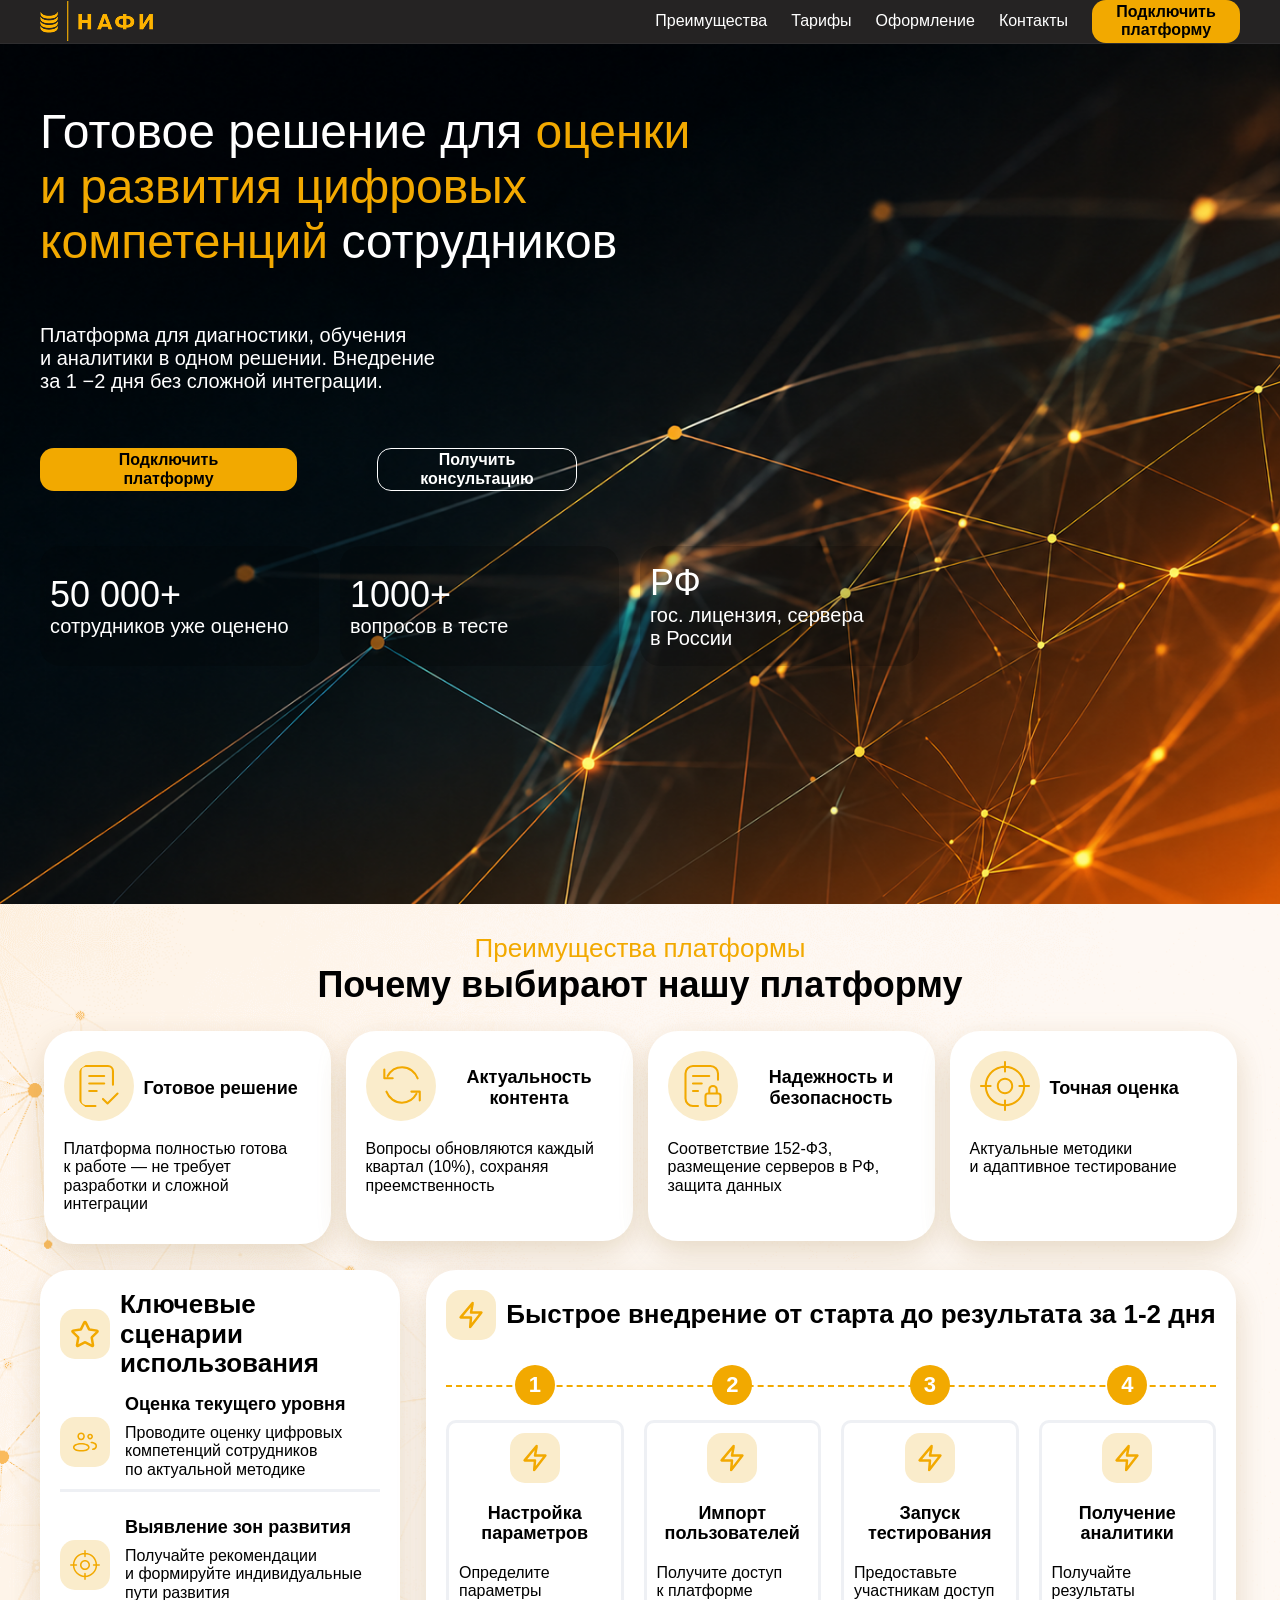
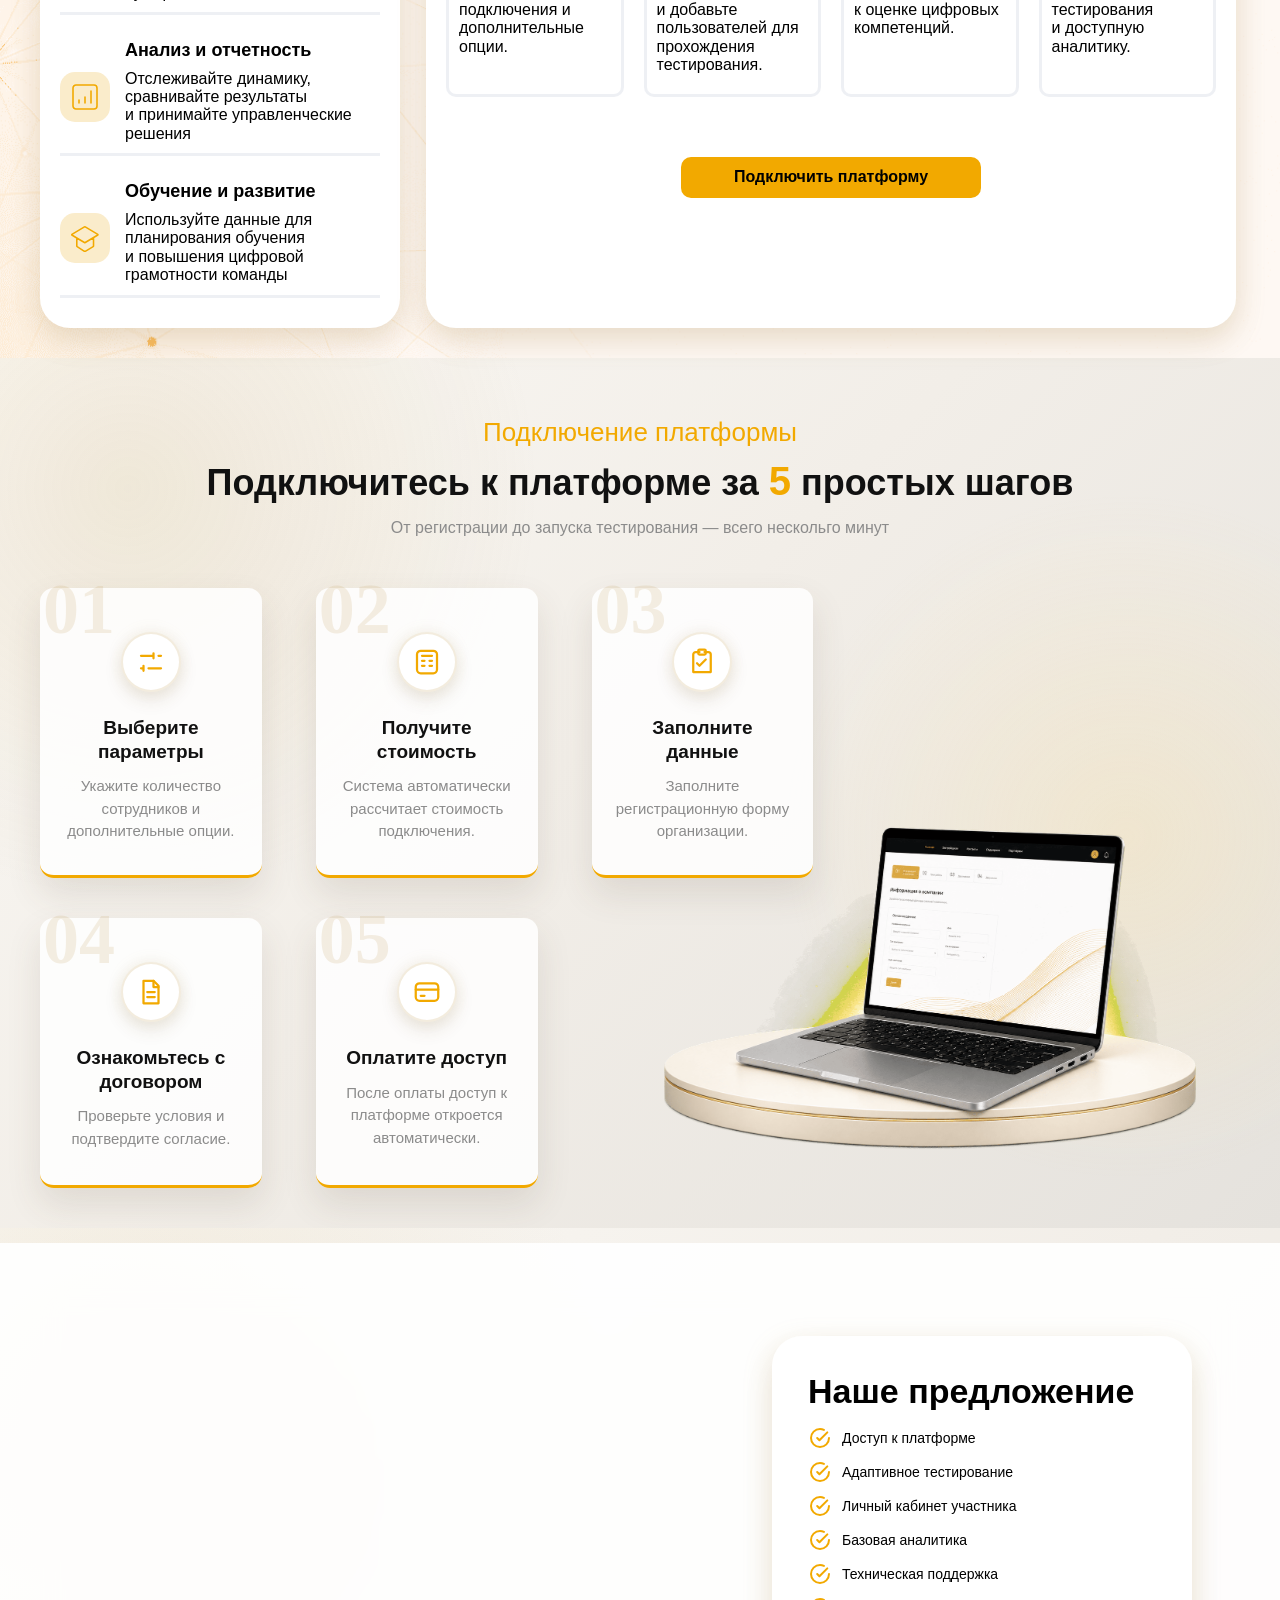
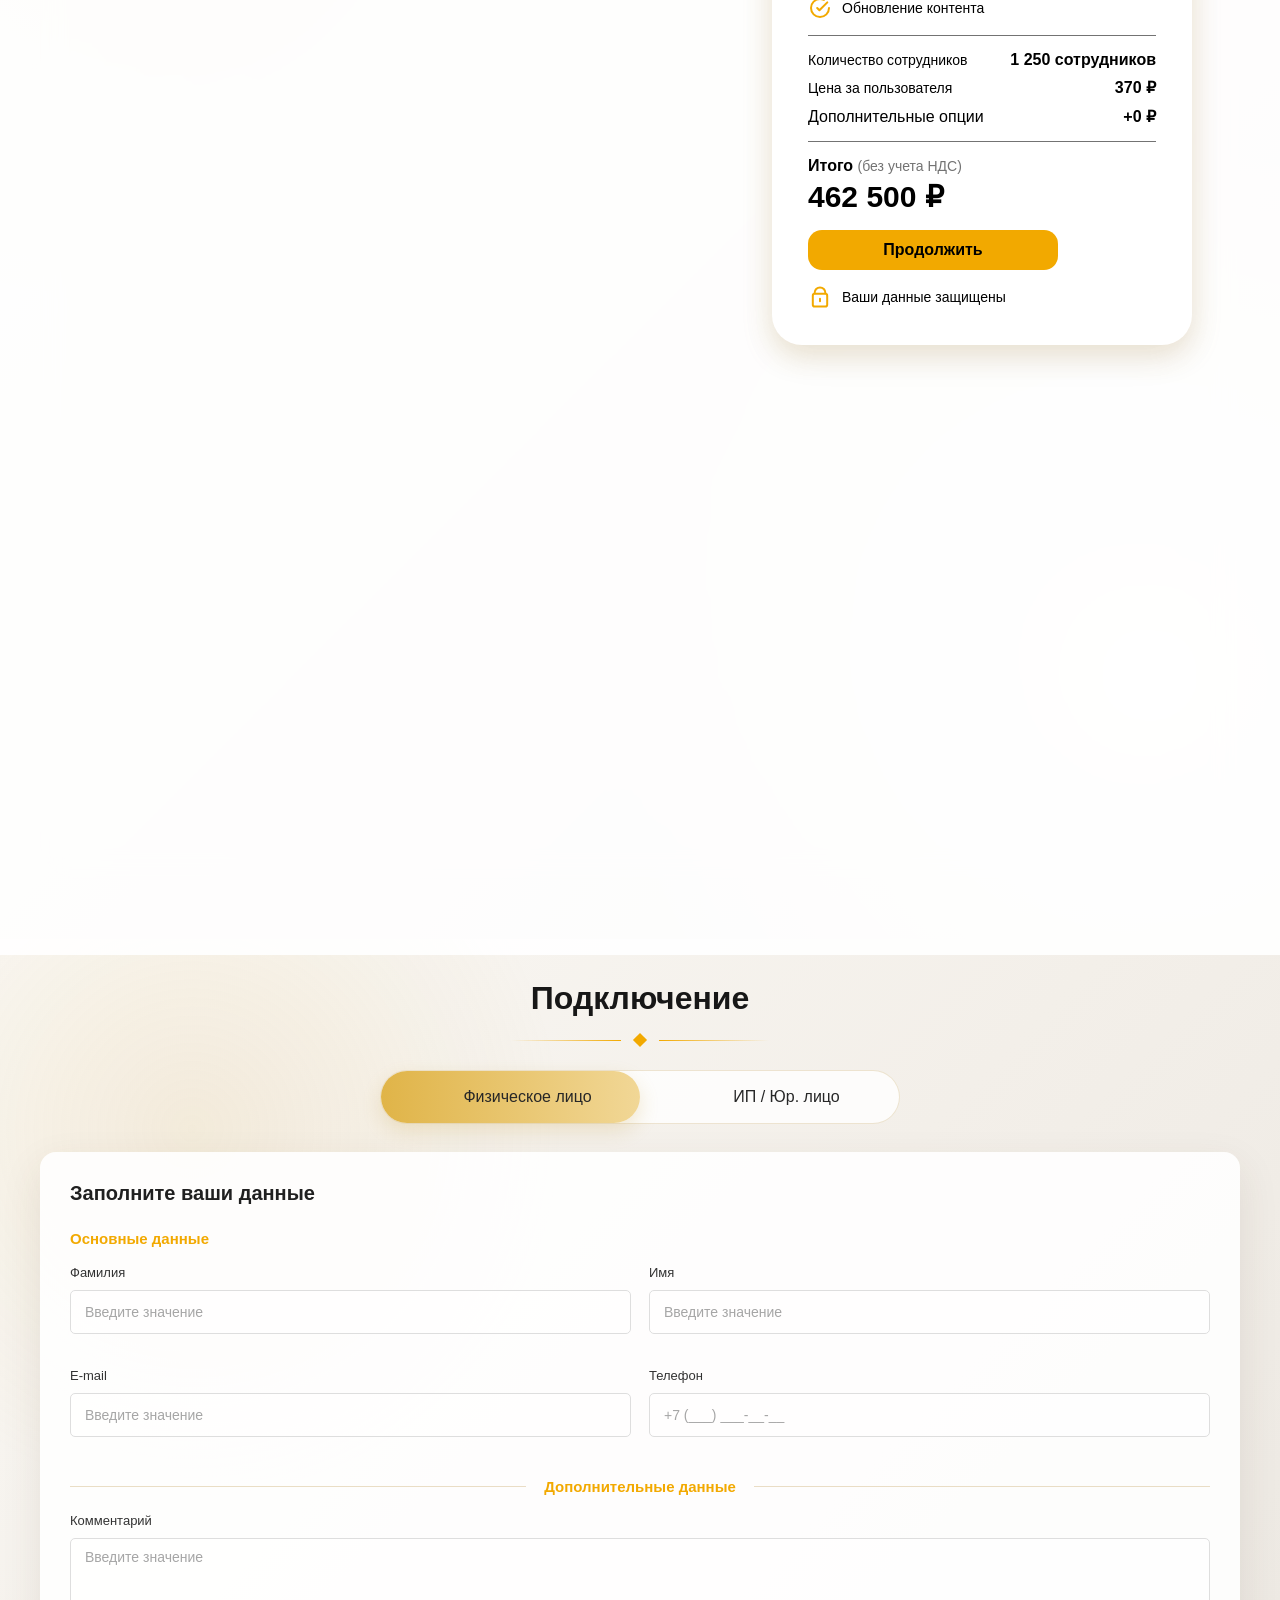
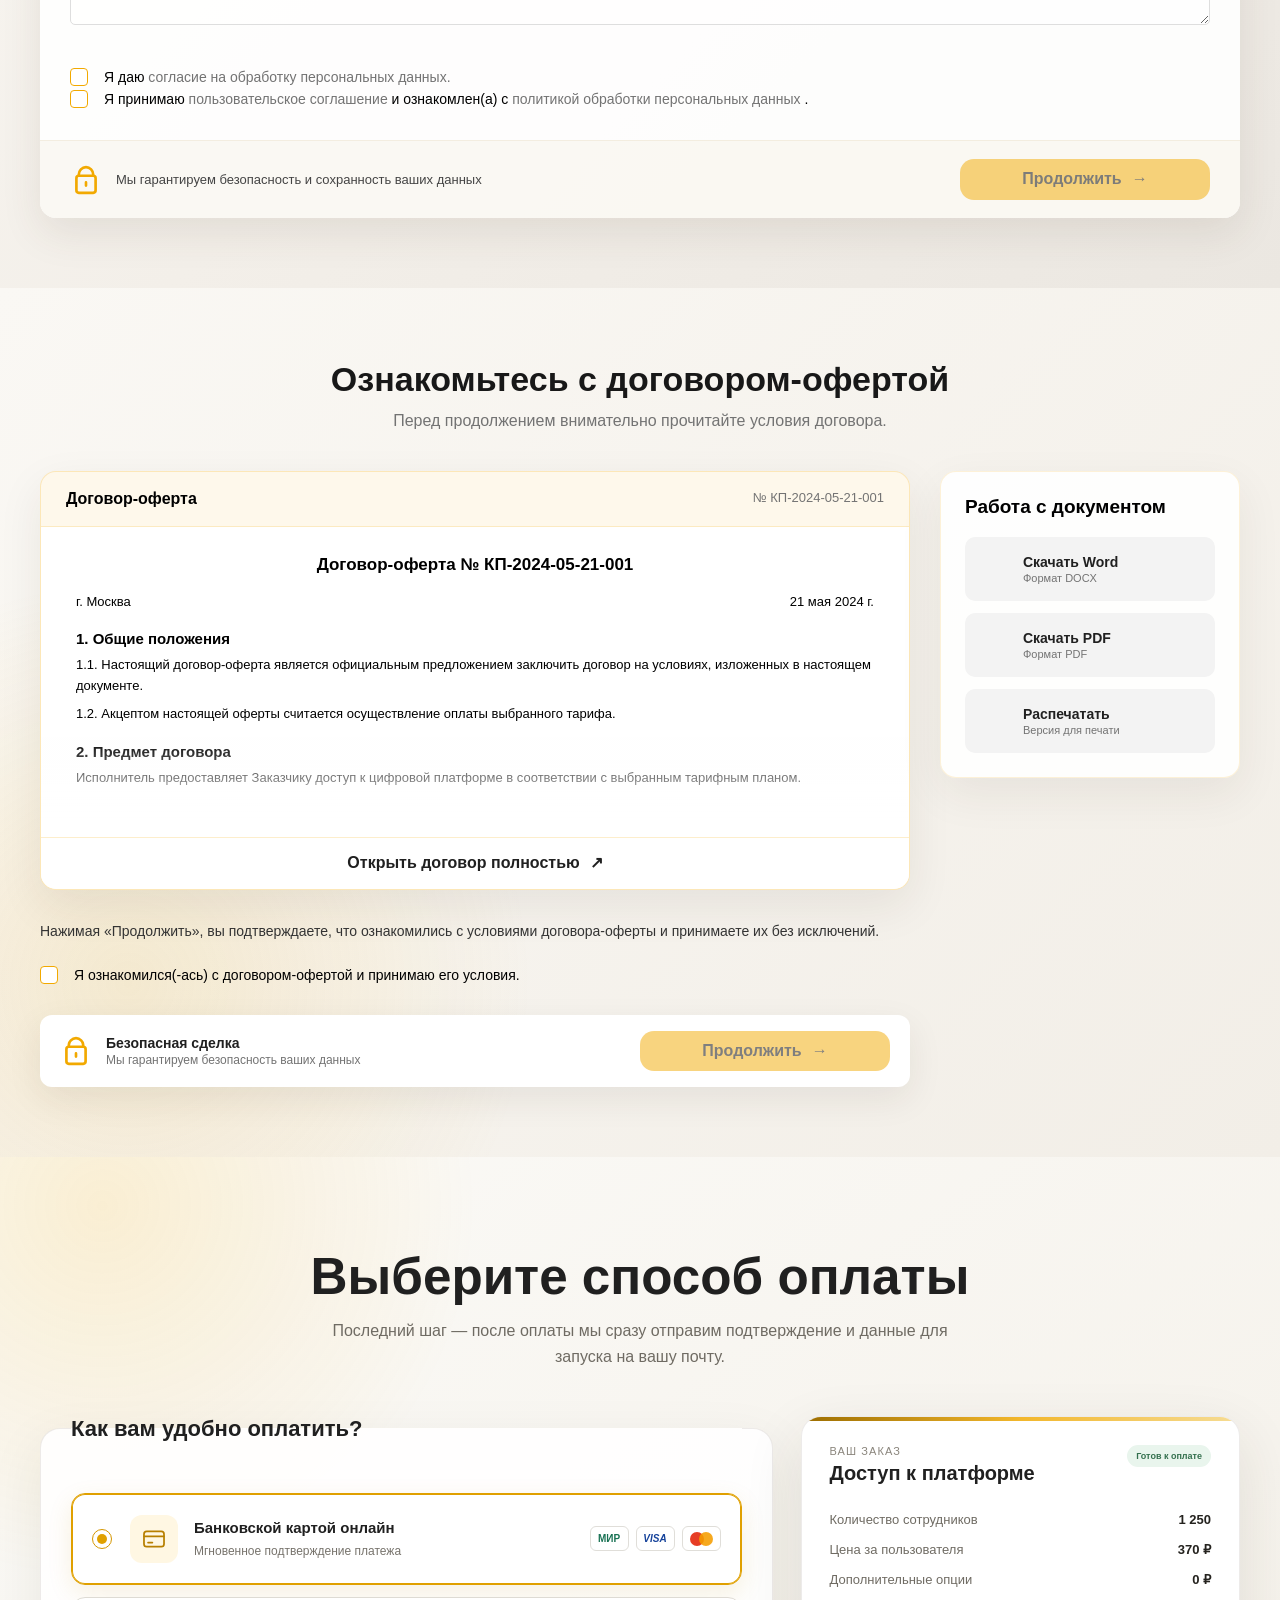
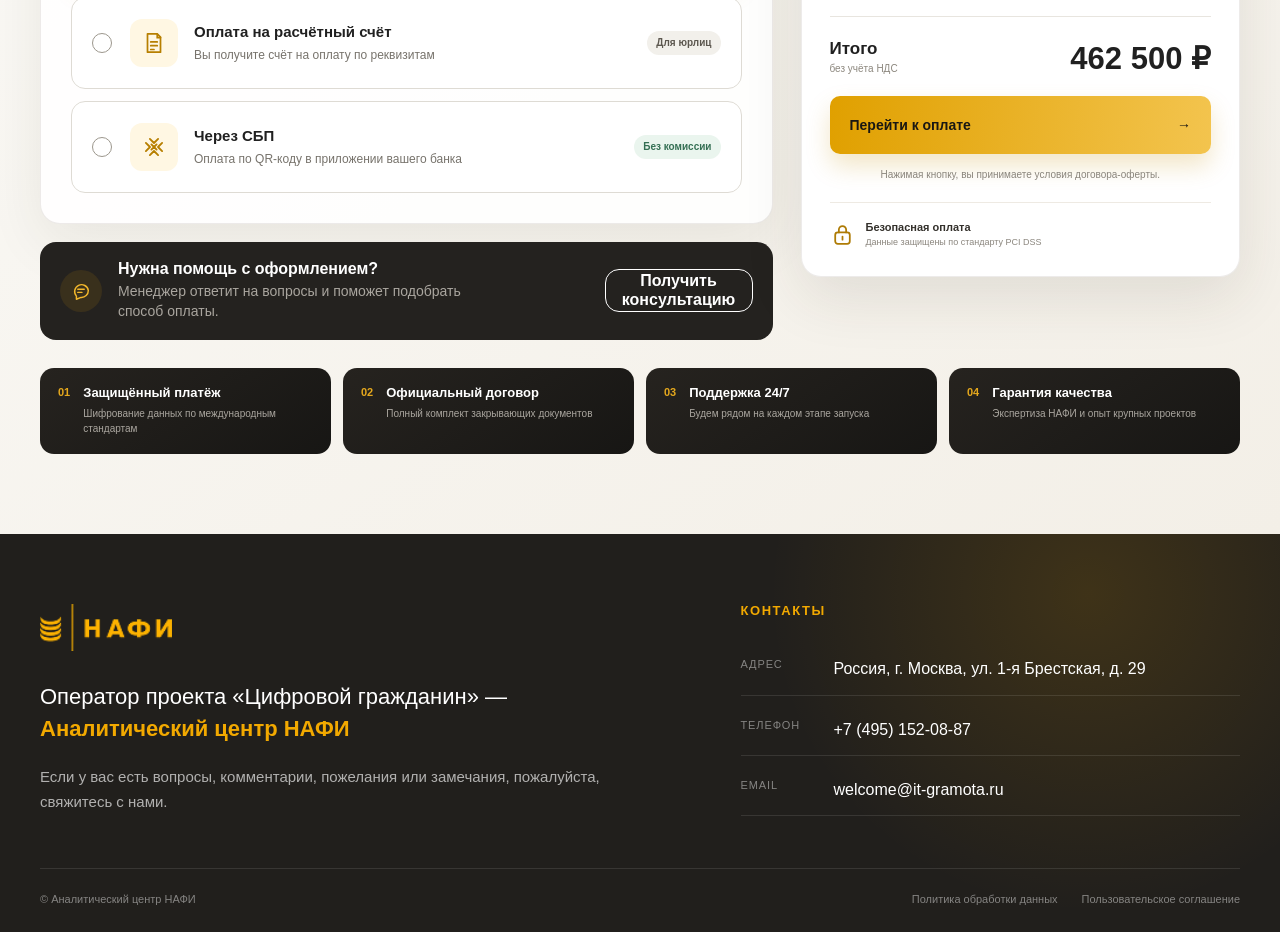
==== commit 00af1712: "добавил footer, добавил бургер меню, добавил окно с обратной связью" ====
--- a/nafi-mvp/index.html
+++ b/nafi-mvp/index.html
@@ -19,14 +19,20 @@
           <img class="header__logo" src="images/logo.png" alt="НАФИ" height="40" width="113">
         </a>
         <div class="header__right">
-          <nav class="nav nav--main" aria-label="Главная навигация">
+          <nav class="nav nav--main" id="main-menu" aria-label="Главная навигация">
             <a class="nav__link" href="#advantages">Преимущества</a>
             <a class="nav__link" href="#calculator">Тарифы</a>
             <a class="nav__link" href="#connection">Оформление</a>
             <a class="nav__link" href="#footer">Контакты</a>
+            <button class="btn" type="button" aria-label="Подключить платформу" data-go-calculator>Подключить
+              платформу</button>
           </nav>
-          <button class="btn" type="button" aria-label="Подключить платформу" data-go-calculator>Подключить
-            платформу</button>
+          <button class="header__burger" type="button" aria-label="Открыть меню" aria-expanded="false"
+            aria-controls="main-menu" data-menu-toggle>
+            <span></span>
+            <span></span>
+            <span></span>
+          </button>
         </div>
       </div>
     </div>
@@ -42,7 +48,7 @@
             дня без сложной интеграции.</p>
           <div class="hero__actions">
             <button class="btn btn--primary" type="button" data-go-calculator>Подключить платформу</button>
-            <button class="btn btn--ghost" type="button">Получить консультацию</button>
+            <button class="btn btn--ghost" type="button" data-consultation-open>Получить консультацию</button>
           </div>
 
           <ul class="hero__list">
@@ -478,87 +484,6 @@
                     <span class="checkbox__price">+2500 ₽</span>
                   </div>
                 </li>
-
-                <!-- <li class="calculator__option">
-                  <div class="checkbox">
-                    <label class="checkbox__label" for="recommendations">
-                      <input class="checkbox__input visually-hidden" type="checkbox" id="recommendations"
-                        data-price="3000">
-                      <svg class="checkbox__icon-check" width="24" height="24" aria-hidden="true">
-                        <use xlink:href="images/sprite.svg#icon-checkbox-check"></use>
-                      </svg>
-                      <svg class="checkbox__icon" width="48" height="48" aria-hidden="true">
-                        <use xlink:href="images/sprite.svg#icon-calculator-checkbox-5"></use>
-                      </svg>
-                      <div class="checkbox__info">
-                        <span class="checkbox____description">Рекомендации по&nbsp;развитию</span>
-                      </div>
-                    </label>
-                    <span class="checkbox__price">+3000 ₽</span>
-                  </div>
-                </li>
-
-                <li class="calculator__option">
-                  <div class="checkbox">
-                    <label class="checkbox__label" for="organization">
-                      <input class="checkbox__input visually-hidden" type="checkbox" id="organization"
-                        data-price="8500">
-                      <svg class="checkbox__icon-check" width="24" height="24" aria-hidden="true">
-                        <use xlink:href="images/sprite.svg#icon-checkbox-check"></use>
-                      </svg>
-                      <svg class="checkbox__icon" width="48" height="48" aria-hidden="true">
-                        <use xlink:href="images/sprite.svg#icon-calculator-checkbox-6"></use>
-                      </svg>
-                      <div class="checkbox__info">
-                        <span class="checkbox__description">
-                          Организация доступа к&nbsp;платформе по&nbsp;индивидуальным ссылкам или интеграция через API
-                          или фреймворк-интерфейсы в&nbsp;вашу LMS
-                        </span>
-                      </div>
-                    </label>
-                    <span class="checkbox__price">8500 ₽</span>
-                  </div>
-                </li>
-
-                <li class="calculator__option">
-                  <div class="checkbox">
-                    <label class="checkbox__label" for="conclusion">
-                      <input class="checkbox__input visually-hidden" type="checkbox" id="conclusion" data-price="2500">
-                      <svg class="checkbox__icon-check" width="24" height="24" aria-hidden="true">
-                        <use xlink:href="images/sprite.svg#icon-checkbox-check"></use>
-                      </svg>
-                      <svg class="checkbox__icon" width="48" height="48" aria-hidden="true">
-                        <use xlink:href="images/sprite.svg#icon-calculator-checkbox-7"></use>
-                      </svg>
-                      <div class="checkbox__info">
-                        <span class="checkbox__description">
-                          Вывод подсказок после неверного ответа
-                        </span>
-                      </div>
-                    </label>
-                    <span class="checkbox__price">+2500 ₽</span>
-                  </div>
-                </li>
-
-                <li class="calculator__option">
-                  <div class="checkbox">
-                    <label class="checkbox__label" for="results">
-                      <input class="checkbox__input visually-hidden" type="checkbox" id="results" data-price="1500">
-                      <svg class="checkbox__icon-check" width="24" height="24" aria-hidden="true">
-                        <use xlink:href="images/sprite.svg#icon-checkbox-check"></use>
-                      </svg>
-                      <svg class="checkbox__icon" width="48" height="48" aria-hidden="true">
-                        <use xlink:href="images/sprite.svg#icon-calculator-checkbox-8"></use>
-                      </svg>
-                      <div class="checkbox__info">
-                        <span class="checkbox__description">
-                          Вывод подсказок в&nbsp;результатах
-                        </span>
-                      </div>
-                    </label>
-                    <span class="checkbox__price">+1500 ₽</span>
-                  </div>
-                </li> -->
               </ul>
             </div>
             <div class="calculator__note">
@@ -581,7 +506,8 @@
                 и&nbsp;индивидуальная настройка. Мы&nbsp;можем
                 адаптировать платформу под ваши задачи.
               </p>
-              <button class="btn btn--black btn--black-wh" type="button">Получить консультацию</button>
+              <button class="btn btn--black btn--black-wh" type="button" data-consultation-open>Получить
+                консультацию</button>
             </div>
           </div>
 
@@ -958,15 +884,20 @@
                       </label>
                     </div>
                   </div>
-                  <div class="custom-input">
-                    <label class="custom-input__label">
-                      <span class="custom-input__text">Комментарий</span>
-
-                      <textarea class="custom-input__input custom-input__input--textarea" name="company-comment"
-                        placeholder="Введите значение" rows="4"></textarea>
-                    </label>
-                  </div>
-                </fieldset>connection-form__agreement
+                  <fieldset class="connection-form__fieldset">
+                  <legend class="connection-form__legend connection-form__legend--lines">
+                    Дополнительные данные
+                  </legend>
+
+                  <label class="custom-input__label">
+                    <span class="custom-input__text">Комментарий</span>
+
+                    <textarea class="custom-input__input custom-input__input--textarea" name="person-comment"
+                      placeholder="Введите значение" rows="4"></textarea>
+                  </label>
+                </fieldset>
+                </fieldset>
+                
                 <div class="checkbox checkbox--agreement connection-form__agreement">
                   <label class="checkbox__label" for="personal-data-consent">
                     <input class="checkbox__input visually-hidden" id="personals-data-consent"
@@ -1250,7 +1181,7 @@
               </span>
               <span class="payment-help__text"><strong>Нужна помощь с оформлением?</strong><small>Менеджер ответит на
                   вопросы и поможет подобрать способ оплаты.</small></span>
-              <button class="btn btn--white " type="button">Получить консультацию</button>
+              <button class="btn btn--white " type="button" data-consultation-open>Получить консультацию</button>
             </div>
           </div>
 
@@ -1395,7 +1326,7 @@
             <span class="payment-success__footer-icon" aria-hidden="true">?</span>
             <span><strong>Остались вопросы?</strong><small>Персональный менеджер поможет с началом
                 работы.</small></span>
-            <button type="button">Получить консультацию</button>
+            <button type="button" data-consultation-open>Получить консультацию</button>
           </footer>
         </div>
 
@@ -1439,6 +1370,94 @@
         </div>
       </div>
     </section>
+
+    <dialog class="consultation-modal" data-consultation-modal aria-labelledby="consultation-modal-title">
+      <div class="consultation-modal__panel">
+        <button class="consultation-modal__close" type="button" aria-label="Закрыть форму"
+          data-consultation-close>×</button>
+
+        <form class="consultation-form" action="#" method="post" data-consultation-form>
+          <div class="consultation-form__content">
+            <header class="consultation-form__header">
+              <span class="consultation-form__eyebrow">Поможем разобраться</span>
+              <h2 class="consultation-form__title" id="consultation-modal-title">Получить консультацию</h2>
+              <p class="consultation-form__description">Оставьте заявку — наш менеджер свяжется с вами и ответит на все
+                вопросы.</p>
+            </header>
+
+            <div class="consultation-form__grid">
+              <label class="custom-input__label">
+                <span class="custom-input__text">Фамилия</span>
+                <input class="custom-input__input" type="text" name="consultation-surname"
+                  placeholder="Введите значение" autocomplete="family-name" required>
+              </label>
+              <label class="custom-input__label">
+                <span class="custom-input__text">Имя</span>
+                <input class="custom-input__input" type="text" name="consultation-name" placeholder="Введите значение"
+                  autocomplete="given-name" required>
+              </label>
+              <label class="custom-input__label">
+                <span class="custom-input__text">E-mail</span>
+                <input class="custom-input__input" type="email" name="consultation-email" placeholder="Введите значение"
+                  autocomplete="email" required>
+              </label>
+              <label class="custom-input__label">
+                <span class="custom-input__text">Телефон</span>
+                <input class="custom-input__input" type="tel" name="consultation-phone" placeholder="+7 (___) ___-__-__"
+                  autocomplete="tel" required>
+              </label>
+            </div>
+
+            <fieldset class="consultation-form__additional">
+              <legend>Дополнительные данные</legend>
+              <label class="custom-input__label">
+                <span class="custom-input__text">Компания</span>
+                <input class="custom-input__input" type="text" name="consultation-company"
+                  placeholder="Введите значение" autocomplete="organization">
+              </label>
+              <label class="custom-input__label">
+                <span class="custom-input__text">Комментарий</span>
+                <textarea class="custom-input__input custom-input__input--textarea" name="consultation-comment"
+                  placeholder="Расскажите, чем мы можем помочь" rows="3"></textarea>
+              </label>
+            </fieldset>
+
+            <div class="checkbox checkbox--agreement consultation-form__agreement">
+              <label class="checkbox__label" for="consultation-agreement">
+                <input class="checkbox__input visually-hidden" id="consultation-agreement" name="consultation-agreement"
+                  type="checkbox" required>
+                <svg class="checkbox__icon-check" aria-hidden="true">
+                  <use xlink:href="images/sprite.svg#icon-checkbox-check"></use>
+                </svg>
+                <span class="checkbox__text">
+                  Я принимаю <a class="checkbox__link" href="agreement.html" target="_blank"
+                    rel="noopener">пользовательское соглашение</a>
+                  и ознакомлен(а) с <a class="checkbox__link" href="privacy.html" target="_blank"
+                    rel="noopener">политикой обработки персональных данных</a>.
+                </span>
+              </label>
+            </div>
+
+            <button class="btn btn--total consultation-form__submit" type="submit" disabled>Отправить данные <span
+                aria-hidden="true">→</span></button>
+
+            <div class="consultation-form__security">
+              <svg width="24" height="24" aria-hidden="true">
+                <use xlink:href="images/sprite.svg#icon-lock"></use>
+              </svg>
+              <span>Ваши данные защищены и не передаются третьим лицам</span>
+            </div>
+          </div>
+
+          <div class="consultation-form__success" hidden data-consultation-success>
+            <span class="consultation-form__success-icon" aria-hidden="true">✓</span>
+            <h2>Заявка отправлена</h2>
+            <p>Спасибо! Менеджер свяжется с вами в ближайшее рабочее время.</p>
+            <button class="btn btn--total" type="button" data-consultation-done>Хорошо</button>
+          </div>
+        </form>
+      </div>
+    </dialog>
 
     <dialog class="services-modal" data-services-modal aria-labelledby="services-modal-title">
       <div class="services-modal__header">
@@ -1802,6 +1821,48 @@
       </div>
     </dialog>
   </main>
+
+  <footer class="footer" id="footer">
+    <div class="container">
+      <div class="footer__main">
+        <div class="footer__intro">
+          <a class="footer__logo-link" href="#home" aria-label="НАФИ — на главную">
+            <img class="footer__logo" src="images/logo.png" alt="НАФИ" width="113" height="40">
+          </a>
+          <p class="footer__operator">Оператор проекта «Цифровой гражданин» — <strong>Аналитический центр НАФИ</strong>
+          </p>
+          <p class="footer__text">Если у вас есть вопросы, комментарии, пожелания или замечания, пожалуйста, свяжитесь с
+            нами.</p>
+        </div>
+
+        <div class="footer__contacts">
+          <p class="footer__label">Контакты</p>
+          <address class="footer__address">
+            <span class="footer__contact">
+              <span class="footer__contact-label">Адрес</span>
+              <span>Россия, г. Москва, ул. 1-я Брестская, д. 29</span>
+            </span>
+            <a class="footer__contact" href="tel:+74951520887">
+              <span class="footer__contact-label">Телефон</span>
+              <span>+7 (495) 152-08-87</span>
+            </a>
+            <a class="footer__contact" href="mailto:welcome@it-gramota.ru">
+              <span class="footer__contact-label">Email</span>
+              <span>welcome@it-gramota.ru</span>
+            </a>
+          </address>
+        </div>
+      </div>
+
+      <div class="footer__bottom">
+        <span>© Аналитический центр НАФИ</span>
+        <nav class="footer__legal" aria-label="Правовая информация">
+          <a href="privacy.html">Политика обработки данных</a>
+          <a href="agreement.html">Пользовательское соглашение</a>
+        </nav>
+      </div>
+    </div>
+  </footer>
 </body>
 
 </html>
--- a/nafi-mvp/css/style.css
+++ b/nafi-mvp/css/style.css
@@ -73,8 +73,7 @@
 */
 abbr[title] {
   text-decoration: underline; /* 2 */
-  -webkit-text-decoration: underline dotted;
-          text-decoration: underline dotted; /* 2 */
+  text-decoration: underline dotted; /* 2 */
   border-bottom: none; /* 1 */
 }
 
@@ -392,8 +391,7 @@
 img {
   display: block;
   height: auto;
-  -o-object-fit: cover;
-     object-fit: cover;
+  object-fit: cover;
   max-width: 100%;
 }
 
@@ -463,9 +461,80 @@
   align-items: center;
   gap: 12px;
 }
+.header__burger {
+  display: none;
+  width: 44px;
+  height: 44px;
+  padding: 10px;
+  align-items: center;
+  justify-content: center;
+  flex-direction: column;
+  gap: 5px;
+  background: transparent;
+  border: 1px solid rgba(255, 255, 255, 0.3);
+  border-radius: 10px;
+  cursor: pointer;
+}
+.header__burger span {
+  width: 22px;
+  height: 2px;
+  background: #ffffff;
+  border-radius: 2px;
+  transition: transform 0.25s ease, opacity 0.2s ease;
+}
 @media (max-width: 1023px) {
+  .header__inner {
+    min-height: 70px;
+  }
   .header .nav {
+    position: absolute;
+    top: 100%;
+    right: 0;
+    left: 0;
+    display: flex;
+    padding: 24px 32px 30px;
+    align-items: stretch;
+    flex-direction: column;
+    gap: 0;
+    background: #252323;
+    border-top: 1px solid rgba(255, 255, 255, 0.08);
+    box-shadow: 0 20px 35px rgba(0, 0, 0, 0.22);
+    opacity: 0;
+    visibility: hidden;
+    transform: translateY(-10px);
+    pointer-events: none;
+    transition: opacity 0.2s ease, transform 0.2s ease, visibility 0.2s ease;
+  }
+  .header .nav__link {
+    padding: 14px 0;
+    font-size: 18px;
+    border-bottom: 1px solid rgba(255, 255, 255, 0.1);
+  }
+  .header .nav__action {
+    display: flex;
+    width: 100%;
+    margin-top: 20px;
+  }
+  .header__right > .btn {
     display: none;
+  }
+  .header__burger {
+    display: flex;
+  }
+  .header--menu-open .nav {
+    opacity: 1;
+    visibility: visible;
+    transform: translateY(0);
+    pointer-events: auto;
+  }
+  .header--menu-open .header__burger span:nth-child(1) {
+    transform: translateY(7px) rotate(45deg);
+  }
+  .header--menu-open .header__burger span:nth-child(2) {
+    opacity: 0;
+  }
+  .header--menu-open .header__burger span:nth-child(3) {
+    transform: translateY(-7px) rotate(-45deg);
   }
 }
 @media (max-width: 767px) {
@@ -477,11 +546,8 @@
     width: 90px;
     height: auto;
   }
-  .header__right .btn {
-    width: auto;
-    min-height: 40px;
-    padding: 9px 12px;
-    font-size: 12px;
+  .header .nav {
+    padding-inline: 16px;
   }
 }
 
@@ -489,6 +555,7 @@
   display: flex;
   gap: 24px;
   flex-wrap: wrap;
+  align-items: center;
 }
 .nav__link {
   color: #ffffff;
@@ -496,6 +563,9 @@
 }
 .nav__link:hover {
   color: #ffffff;
+}
+.nav__action {
+  display: none;
 }
 
 .hero {
@@ -1144,9 +1214,7 @@
 }
 .calculator-range__input {
   width: 100%;
-  -webkit-appearance: none;
-     -moz-appearance: none;
-          appearance: none;
+  appearance: none;
   background: transparent;
 }
 .calculator-range__input::-webkit-slider-runnable-track {
@@ -1155,8 +1223,7 @@
   background: linear-gradient(90deg, #F8A900 0 var(--range-progress, 0%), #FFE7B2 var(--range-progress, 0%) 100%);
 }
 .calculator-range__input::-webkit-slider-thumb {
-  -webkit-appearance: none;
-          appearance: none;
+  appearance: none;
   width: 28px;
   height: 28px;
   border-radius: 50%;
@@ -1874,8 +1941,7 @@
 .connection-form__body--company {
   display: grid;
   grid-template-columns: repeat(2, minmax(0, 1fr));
-  -moz-column-gap: 30px;
-       column-gap: 30px;
+  column-gap: 30px;
 }
 .connection-form__title {
   margin: 0 0 25px;
@@ -2039,9 +2105,6 @@
   border-radius: 5px;
   outline: none;
   transition: border-color 0.2s ease, box-shadow 0.2s ease;
-}
-.custom-input__input::-moz-placeholder {
-  color: #a6a6a6;
 }
 .custom-input__input::placeholder {
   color: #a6a6a6;
@@ -3594,4 +3657,316 @@
     min-width: 0;
     padding-inline: 14px;
   }
-}/*# sourceMappingURL=style.css.map */+}
+
+.consultation-modal {
+  width: min(720px, 100% - 40px);
+  max-height: calc(100dvh - 40px);
+  margin: auto;
+  padding: 0;
+  overflow: hidden;
+  color: #000000;
+  background: transparent;
+  border: 0;
+}
+.consultation-modal::backdrop {
+  background: rgba(22, 20, 17, 0.68);
+  backdrop-filter: blur(4px);
+}
+.consultation-modal__panel {
+  position: relative;
+  max-height: calc(100dvh - 40px);
+  overflow-y: auto;
+  background: #faf8f3;
+  border-radius: 22px;
+  box-shadow: 0 30px 90px rgba(28, 23, 16, 0.28);
+}
+.consultation-modal__close {
+  position: absolute;
+  top: 18px;
+  right: 18px;
+  z-index: 2;
+  display: grid;
+  width: 40px;
+  height: 40px;
+  padding: 0;
+  color: #312d27;
+  font: inherit;
+  font-size: 25px;
+  background: #f0ece4;
+  border: 0;
+  border-radius: 50%;
+  cursor: pointer;
+  place-items: center;
+}
+@media (max-width: 767px) {
+  .consultation-modal {
+    width: 100%;
+    max-width: none;
+    height: 100dvh;
+    max-height: 100dvh;
+  }
+  .consultation-modal__panel {
+    min-height: 100dvh;
+    max-height: 100dvh;
+    border-radius: 0;
+  }
+  .consultation-modal__close {
+    top: 12px;
+    right: 12px;
+  }
+}
+
+.consultation-form__content[hidden] {
+  display: none;
+}
+.consultation-form__content {
+  padding: 38px 44px 32px;
+}
+.consultation-form__header {
+  margin-bottom: 26px;
+  padding-right: 44px;
+}
+.consultation-form__eyebrow {
+  display: block;
+  margin-bottom: 6px;
+  color: #F2A900;
+  font-size: 11px;
+  font-weight: 700;
+  text-transform: uppercase;
+  letter-spacing: 0.1em;
+}
+.consultation-form__title {
+  margin: 0 0 10px;
+  font-size: 36px;
+  line-height: 1.15;
+}
+.consultation-form__description {
+  max-width: 500px;
+  margin: 0;
+  color: #737373;
+  font-size: 14px;
+  line-height: 1.55;
+}
+.consultation-form__grid {
+  display: grid;
+  grid-template-columns: repeat(2, minmax(0, 1fr));
+  gap: 0 24px;
+}
+.consultation-form__additional {
+  margin: 6px 0 8px;
+  padding: 22px 0 0;
+  border: 0;
+  border-top: 1px solid rgba(200, 169, 106, 0.3);
+}
+.consultation-form__additional legend {
+  padding: 0 12px 0 0;
+  font-size: 16px;
+  font-weight: 600;
+}
+.consultation-form__agreement {
+  margin: 10px 0 24px;
+}
+.consultation-form__submit {
+  width: auto;
+  min-width: 230px;
+}
+.consultation-form__submit:disabled {
+  cursor: not-allowed;
+  opacity: 0.5;
+}
+.consultation-form__security {
+  display: flex;
+  align-items: center;
+  gap: 10px;
+  margin-top: 24px;
+  color: #737373;
+  font-size: 11px;
+}
+.consultation-form__security svg {
+  flex: 0 0 24px;
+  color: #F2A900;
+}
+.consultation-form__success[hidden] {
+  display: none;
+}
+.consultation-form__success {
+  display: flex;
+  min-height: 480px;
+  padding: 50px 32px;
+  align-items: center;
+  justify-content: center;
+  flex-direction: column;
+  text-align: center;
+}
+.consultation-form__success h2 {
+  margin: 18px 0 8px;
+  font-size: 34px;
+}
+.consultation-form__success p {
+  max-width: 390px;
+  margin: 0 0 28px;
+  color: #737373;
+  line-height: 1.55;
+}
+.consultation-form__success-icon {
+  display: grid;
+  width: 72px;
+  height: 72px;
+  color: #ffffff;
+  font-size: 32px;
+  background: #49a865;
+  border-radius: 50%;
+  place-items: center;
+}
+@media (max-width: 767px) {
+  .consultation-form__content {
+    padding: 28px 16px 24px;
+  }
+  .consultation-form__header {
+    padding-right: 45px;
+  }
+  .consultation-form__title {
+    font-size: 29px;
+  }
+  .consultation-form__grid {
+    grid-template-columns: 1fr;
+  }
+  .consultation-form__submit {
+    width: 100%;
+    min-width: 0;
+  }
+  .consultation-form__security {
+    align-items: flex-start;
+  }
+}
+
+.footer {
+  padding: 70px 0 26px;
+  color: #ffffff;
+  background: radial-gradient(circle at 85% 15%, rgba(242, 169, 0, 0.14), transparent 28%), #211f1c;
+}
+.footer__main {
+  display: grid;
+  grid-template-columns: minmax(0, 1.1fr) minmax(360px, 0.9fr);
+  gap: 90px;
+  padding-bottom: 52px;
+}
+.footer__intro {
+  max-width: 610px;
+}
+.footer__logo-link {
+  display: inline-flex;
+  margin-bottom: 30px;
+}
+.footer__logo {
+  width: 132px;
+  height: auto;
+}
+.footer__operator {
+  margin: 0 0 20px;
+  font-size: 22px;
+  line-height: 1.45;
+}
+.footer__operator strong {
+  color: #F2A900;
+}
+.footer__text {
+  max-width: 560px;
+  margin: 0;
+  color: rgba(255, 255, 255, 0.65);
+  font-size: 15px;
+  line-height: 1.65;
+}
+.footer__label {
+  margin: 0 0 24px;
+  color: #F2A900;
+  font-size: 13px;
+  font-weight: 700;
+  text-transform: uppercase;
+  letter-spacing: 0.12em;
+}
+.footer__address {
+  display: flex;
+  flex-direction: column;
+  gap: 8px;
+  font-style: normal;
+}
+.footer__contact {
+  display: grid;
+  grid-template-columns: 75px minmax(0, 1fr);
+  gap: 18px;
+  padding: 14px 0;
+  color: #ffffff;
+  line-height: 1.45;
+  border-bottom: 1px solid rgba(255, 255, 255, 0.1);
+  transition: color 0.2s ease;
+}
+.footer__contact[href]:hover {
+  color: #F2A900;
+}
+.footer__contact-label {
+  color: rgba(255, 255, 255, 0.45);
+  font-size: 11px;
+  text-transform: uppercase;
+  letter-spacing: 0.08em;
+}
+.footer__bottom {
+  display: flex;
+  align-items: center;
+  justify-content: space-between;
+  gap: 30px;
+  padding-top: 24px;
+  color: rgba(255, 255, 255, 0.45);
+  font-size: 11px;
+  border-top: 1px solid rgba(255, 255, 255, 0.1);
+}
+.footer__legal {
+  display: flex;
+  flex-wrap: wrap;
+  justify-content: flex-end;
+  gap: 12px 24px;
+}
+.footer__legal a {
+  color: inherit;
+  transition: color 0.2s ease;
+}
+.footer__legal a:hover {
+  color: #ffffff;
+}
+@media (max-width: 1023px) {
+  .footer__main {
+    grid-template-columns: 1fr;
+    gap: 45px;
+  }
+}
+@media (max-width: 767px) {
+  .footer {
+    padding: 50px 0 24px;
+  }
+  .footer__main {
+    gap: 38px;
+    padding-bottom: 38px;
+  }
+  .footer__logo-link {
+    margin-bottom: 22px;
+  }
+  .footer__operator {
+    font-size: 19px;
+  }
+  .footer__contact {
+    grid-template-columns: 1fr;
+    gap: 5px;
+  }
+  .footer__bottom {
+    align-items: flex-start;
+    flex-direction: column;
+    gap: 18px;
+  }
+  .footer__legal {
+    justify-content: flex-start;
+    flex-direction: column;
+  }
+}
+
+/*# sourceMappingURL=style.css.map */
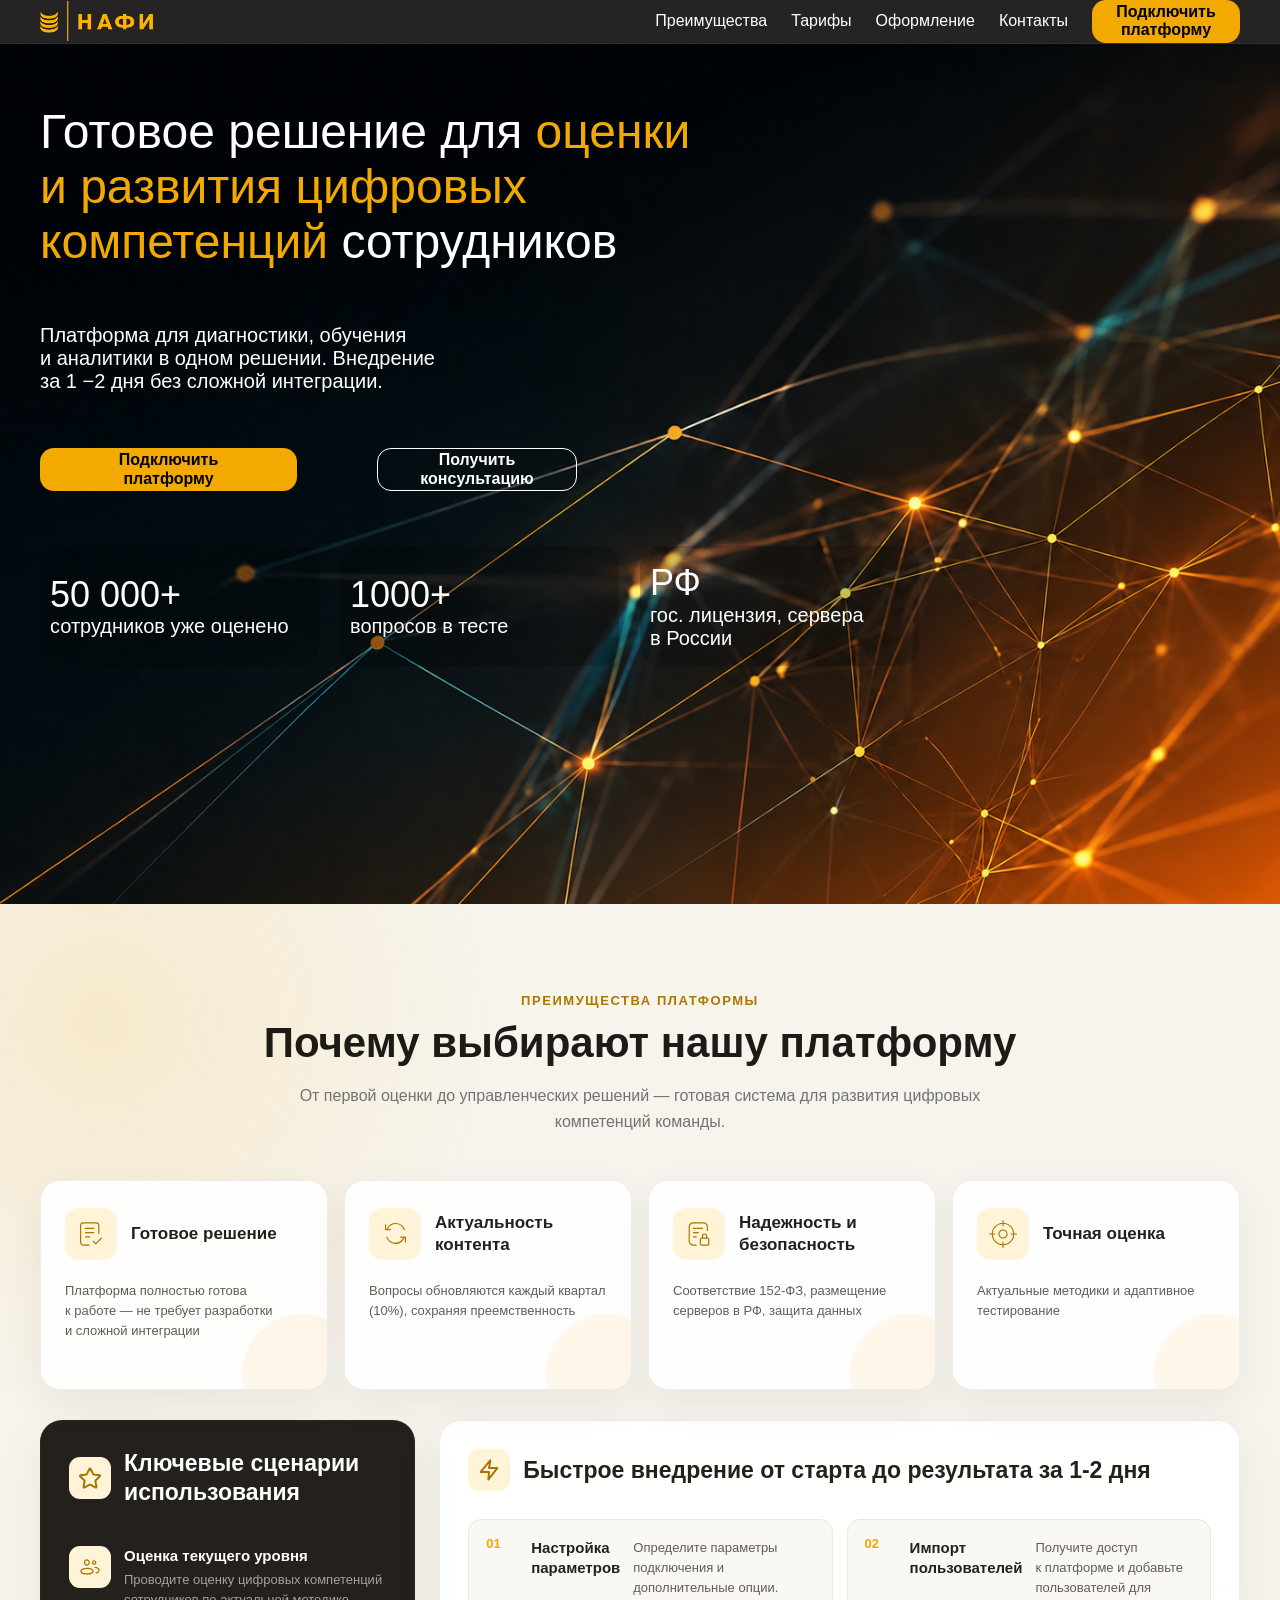
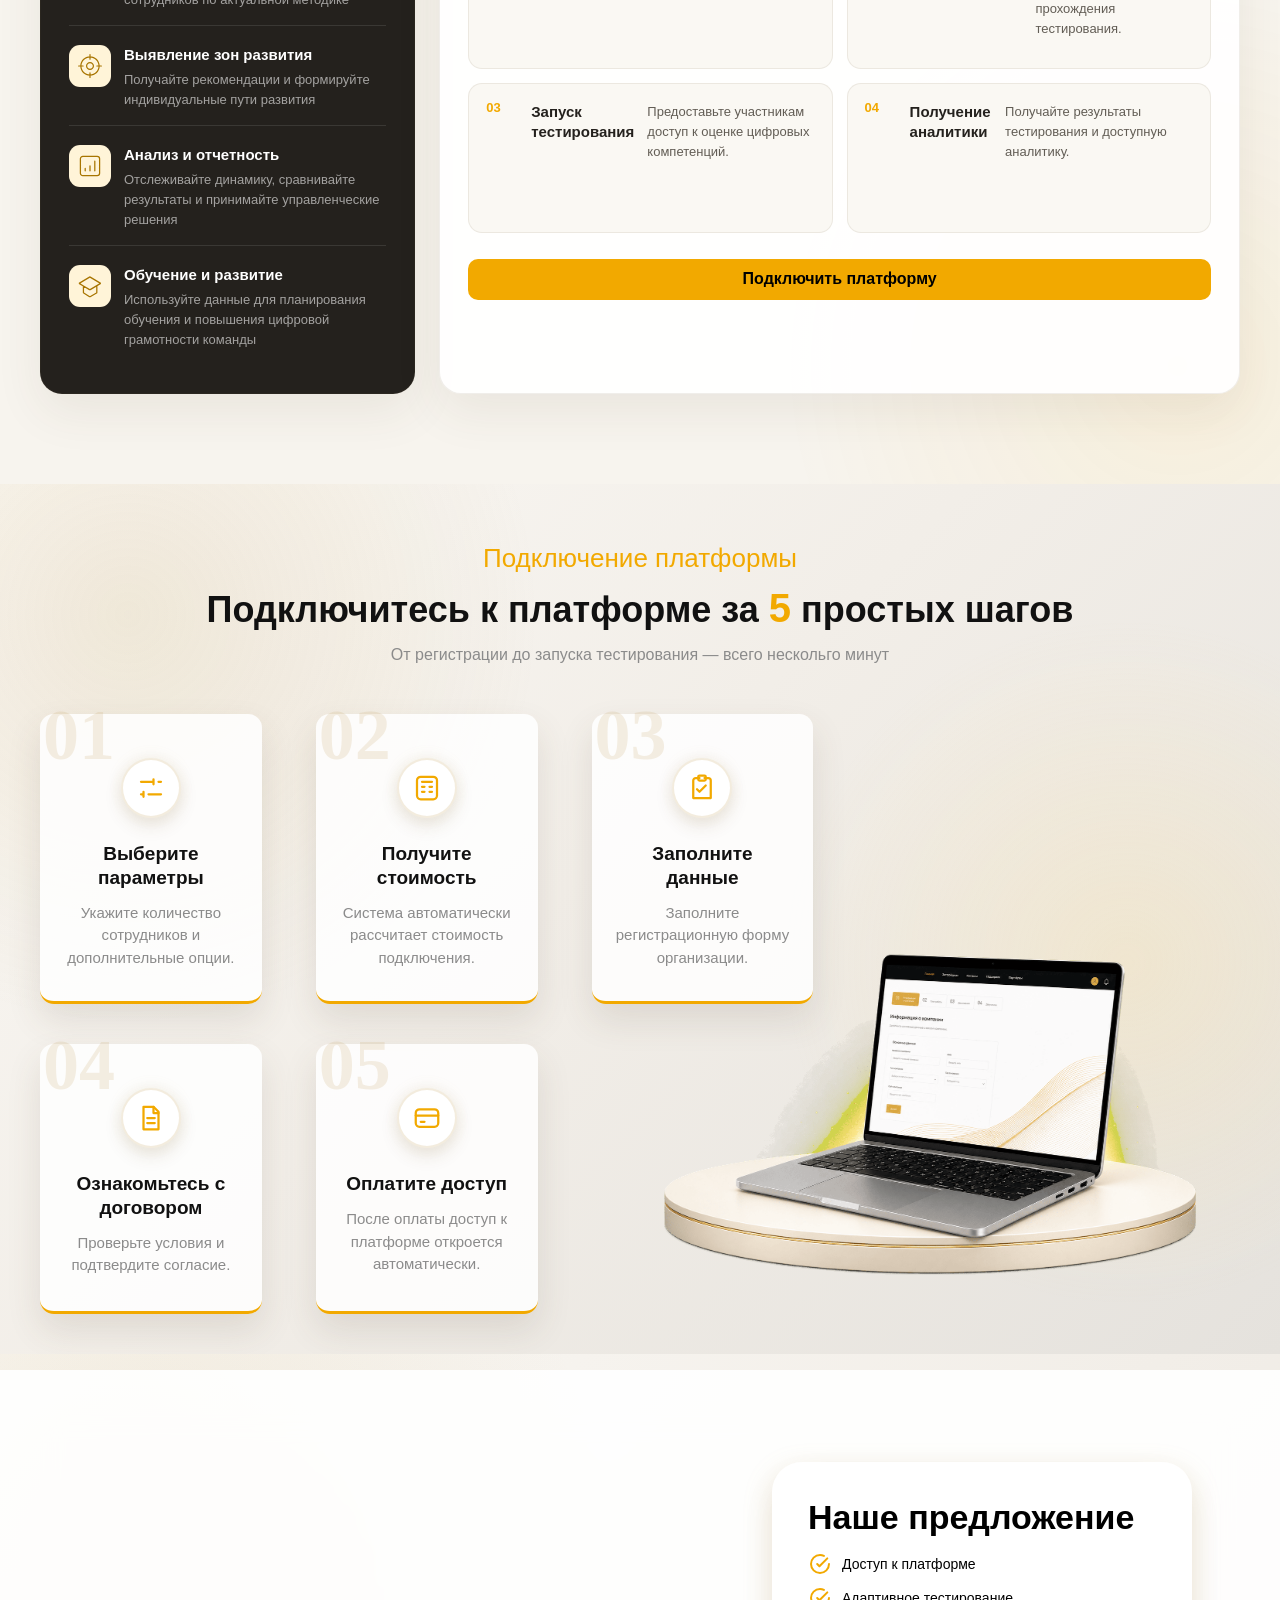
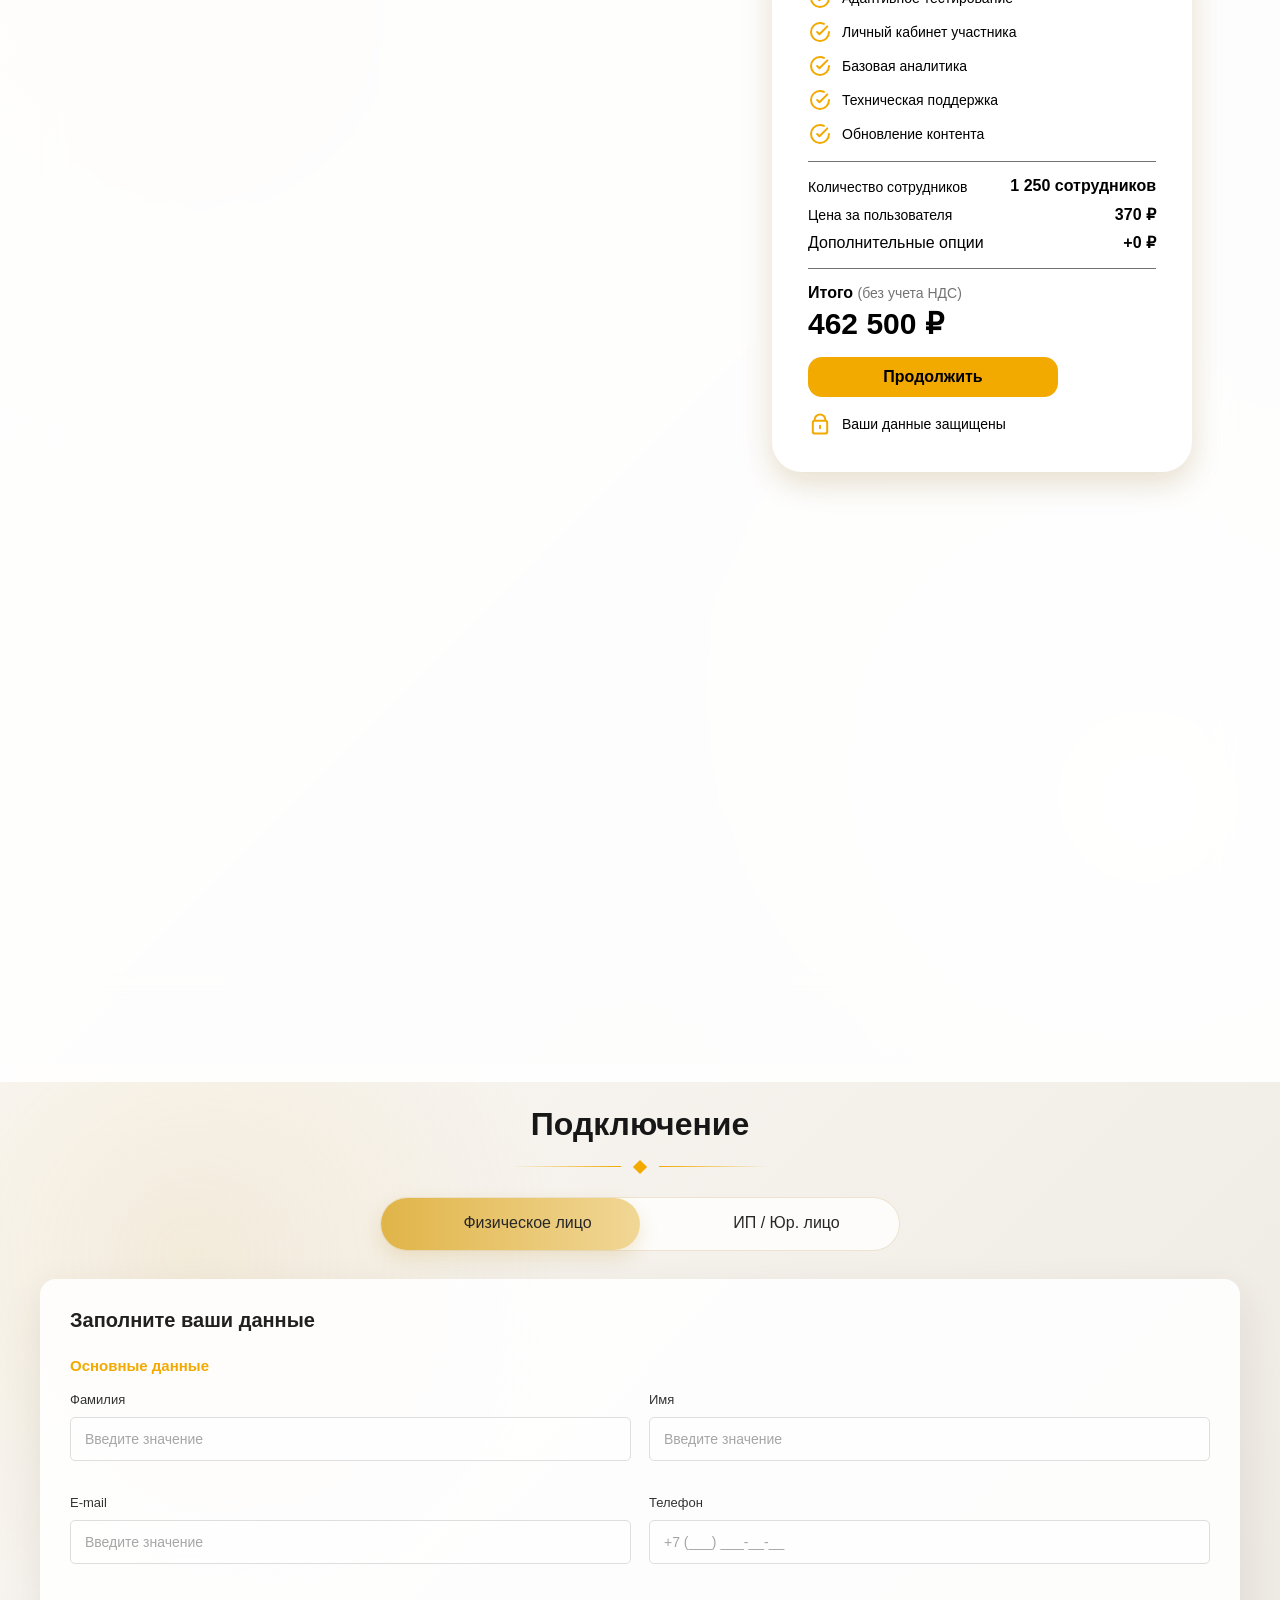
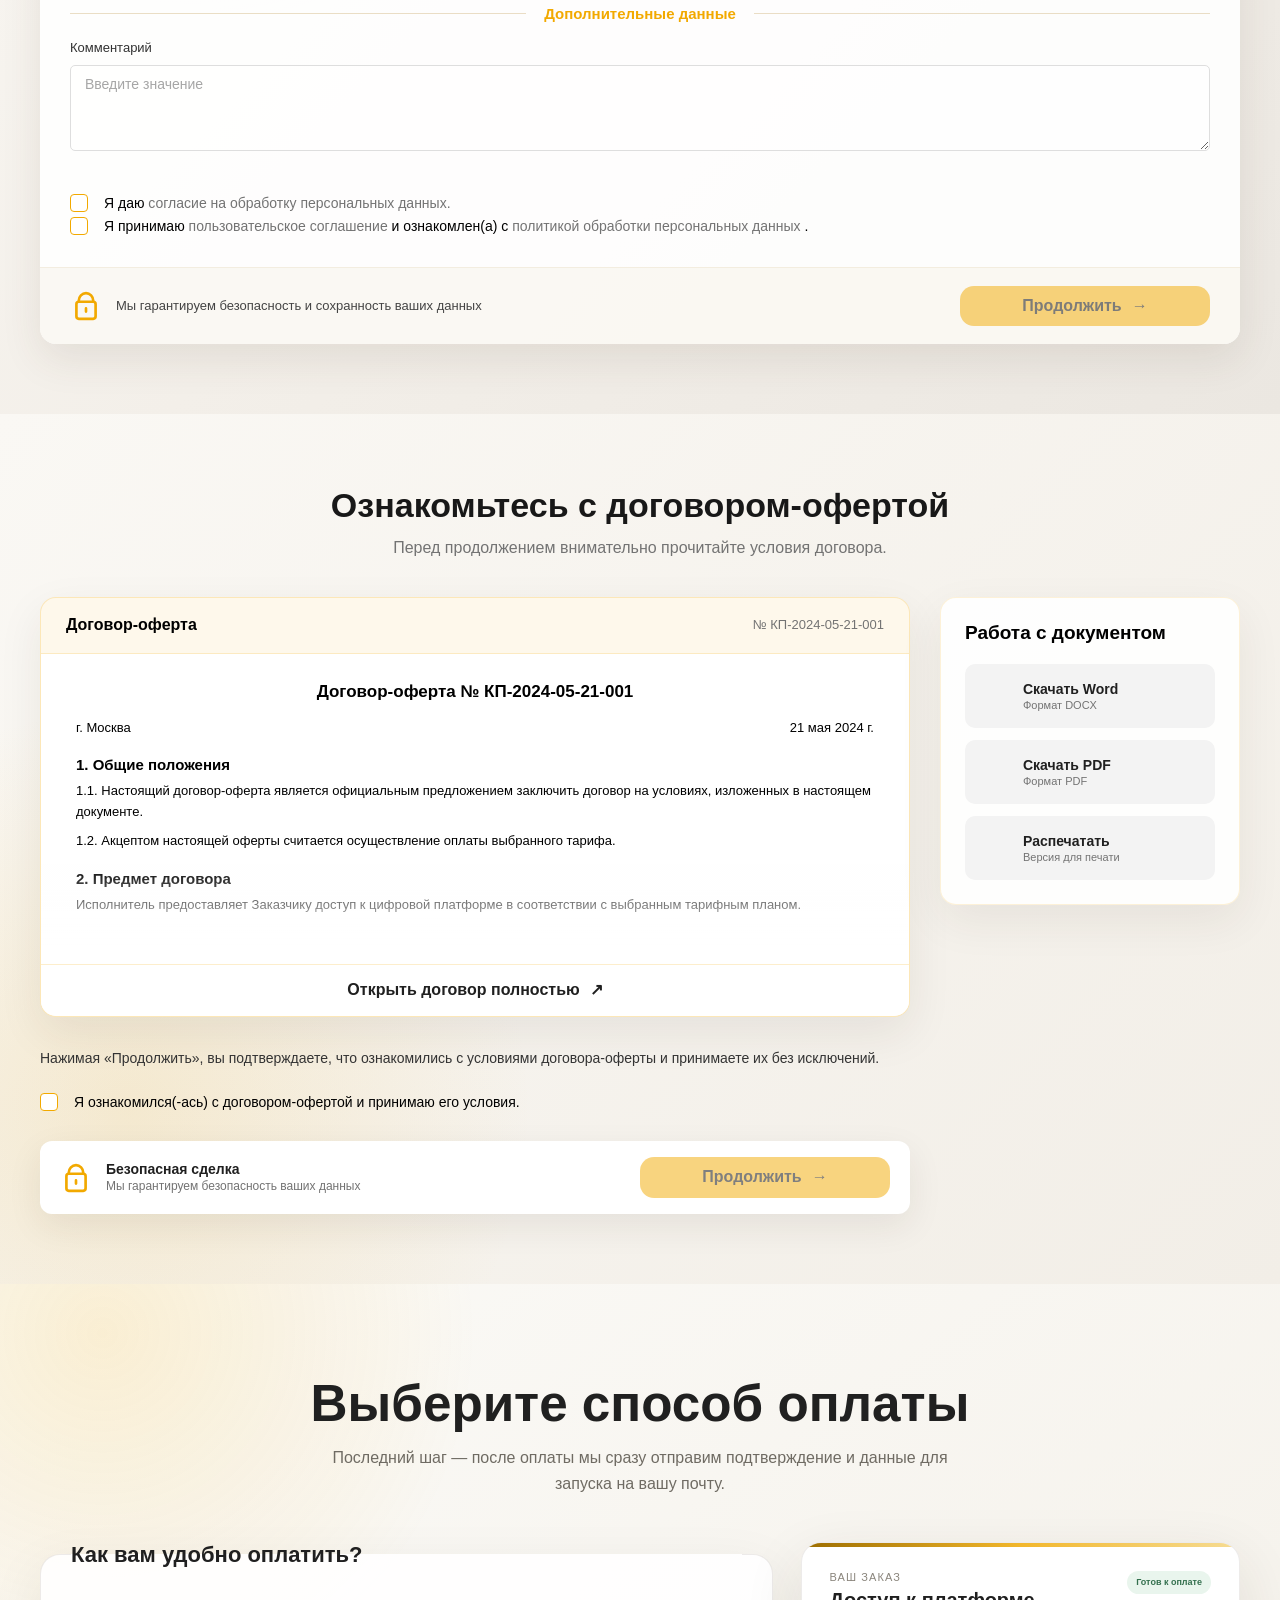
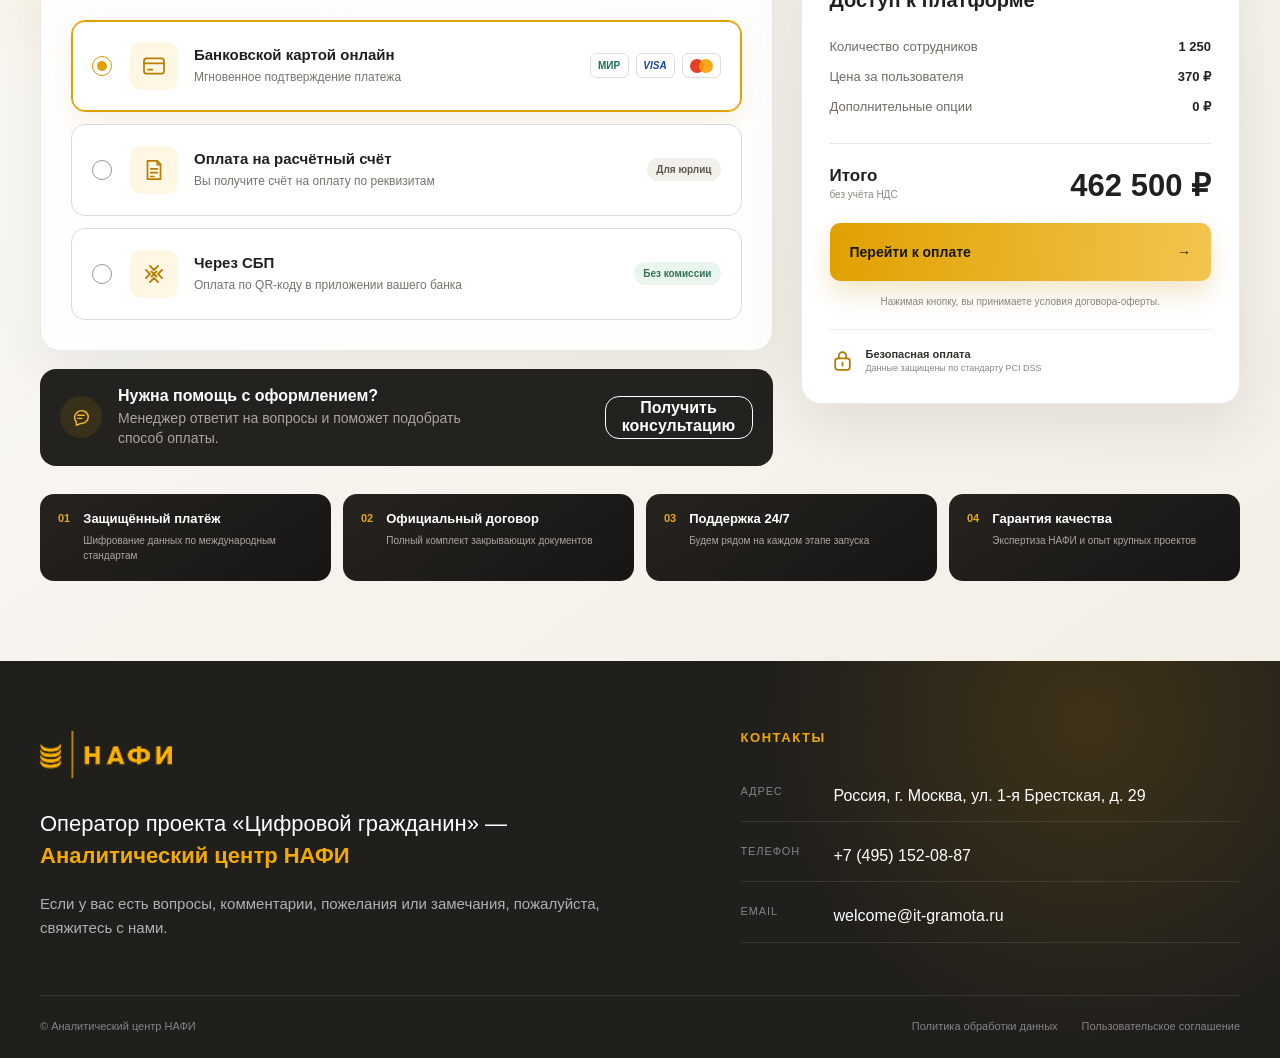
==== commit c97d0796: "изменил структуру блока platform" ====
--- a/nafi-mvp/index.html
+++ b/nafi-mvp/index.html
@@ -80,8 +80,9 @@
         <div class="platform__wrapper">
           <p class="platform__text-header">Преимущества платформы</p>
           <h2 class="platform__title">Почему выбирают нашу платформу</h2>
+          <p class="platform__description">От первой оценки до управленческих решений — готовая система для развития цифровых компетенций команды.</p>
           <ul class="platform__list">
-            <li class="platdorm__item">
+            <li class="platform__feature">
               <div class="platform__inner">
                 <div class="platform__top">
                   <svg class="platform__logo-icon" width="70" height="70" aria-hidden="true">
@@ -93,7 +94,7 @@
                   разработки и&nbsp;сложной интеграции</p>
               </div>
             </li>
-            <li class="platdorm__item">
+            <li class="platform__feature">
               <div class="platform__inner">
                 <div class="platform__top">
                   <svg class="platform__logo-icon" width="48" height="48" aria-hidden="true">
@@ -104,7 +105,7 @@
                 <p class="platform__text">Вопросы обновляются каждый квартал (10%), сохраняя преемственность</p>
               </div>
             </li>
-            <li class="platdorm__item">
+            <li class="platform__feature">
               <div class="platform__inner">
                 <div class="platform__top">
                   <svg class="platform__logo-icon" width="48" height="48" aria-hidden="true">
@@ -115,7 +116,7 @@
                 <p class="platform__text">Соответствие 152-ФЗ, размещение серверов в&nbsp;РФ, защита данных</p>
               </div>
             </li>
-            <li class="platdorm__item">
+            <li class="platform__feature">
               <div class="platform__inner">
                 <div class="platform__top">
                   <svg class="platform__logo-icon" width="48" height="48" aria-hidden="true">
@@ -136,7 +137,7 @@
                 <h3 class="platform__subtitle">Ключевые сценарии использования </h3>
               </div>
               <ul class="platform__list platform__list--key">
-                <li class="platdorm__key-item">
+                <li class="platform__scenario">
                   <div class="platform__wrap">
                     <svg class="platform__logo-icon platform__logo-icon--left" width="48" height="48"
                       aria-hidden="true">
@@ -149,7 +150,7 @@
                     </div>
                   </div>
                 </li>
-                <li class="platdorm__key-item">
+                <li class="platform__scenario">
                   <div class="platform__wrap">
                     <svg class="platform__logo-icon platform__logo-icon--left" width="48" height="48"
                       aria-hidden="true">
@@ -162,7 +163,7 @@
                     </div>
                   </div>
                 </li>
-                <li class="platdorm__key-item">
+                <li class="platform__scenario">
                   <div class="platform__wrap">
                     <svg class="platform__logo-icon platform__logo-icon--left" width="48" height="48"
                       aria-hidden="true">
@@ -175,7 +176,7 @@
                     </div>
                   </div>
                 </li>
-                <li class="platdorm__key-item">
+                <li class="platform__scenario">
                   <div class="platform__wrap">
                     <svg class="platform__logo-icon platform__logo-icon--left" width="48" height="48"
                       aria-hidden="true">
@@ -1865,4 +1866,4 @@
   </footer>
 </body>
 
-</html>+</html>
--- a/nafi-mvp/css/style.css
+++ b/nafi-mvp/css/style.css
@@ -753,247 +753,270 @@
 }
 
 .platform {
-  padding: 30px 0;
-  background-image: url("../images/bg-platform.png");
-  background-repeat: no-repeat;
-  background-position: center;
-  background-size: cover;
+  padding: 90px 0;
+  overflow: hidden;
+  background: radial-gradient(circle at 8% 10%, rgba(242, 169, 0, 0.14), transparent 25%), radial-gradient(circle at 92% 90%, rgba(242, 169, 0, 0.08), transparent 25%), #f7f4ee;
+}
+.platform__wrapper {
+  position: relative;
 }
 .platform__text-header {
+  margin: 0 0 10px;
+  color: #aa7700;
+  font-size: 13px;
+  font-weight: 700;
+  text-align: center;
+  text-transform: uppercase;
+  letter-spacing: 0.12em;
+}
+.platform__title {
+  max-width: 760px;
+  margin: 0 auto 16px;
+  color: #1e1b17;
+  font-size: 42px;
+  font-weight: 700;
+  line-height: 1.15;
+  text-align: center;
+}
+.platform__description {
+  max-width: 690px;
+  margin: 0 auto 46px;
+  color: #737373;
+  font-size: 16px;
+  line-height: 1.6;
+  text-align: center;
+}
+.platform__list {
   margin: 0;
   padding: 0;
-  color: #F2A900;
-  text-align: center;
-  font-size: 26px;
-}
-.platform__title {
+  list-style: none;
+}
+.platform__list:not(.platform__list--key):not(.platform__list--fast) {
+  display: grid;
+  grid-template-columns: repeat(4, minmax(0, 1fr));
+  gap: 16px;
+  margin-bottom: 30px;
+}
+.platform__list--key {
+  display: flex;
+  flex-direction: column;
+  gap: 4px;
+}
+.platform__list--fast {
+  counter-reset: platform-step;
+  position: relative;
+  display: grid;
+  grid-template-columns: repeat(2, minmax(0, 1fr));
+  gap: 14px;
   margin: 0 0 26px;
-  font-weight: 700;
-  font-size: 36px;
-  text-align: center;
-}
-.platform__list {
-  margin: 0 0 26px;
-  padding: 0;
-  display: flex;
-  flex-wrap: wrap;
-  justify-content: center;
-  gap: 15px;
-  list-style: none;
-}
-.platform__list--key {
-  margin: 0;
-  flex-direction: column;
-}
-.platform__list--fast {
-  counter-reset: step;
-  margin: 0 0 60px;
-  display: grid;
-  grid-template-columns: repeat(4, 1fr);
-  gap: 20px;
+}
+.platform__feature {
+  min-width: 0;
+}
+.platform__inner {
   position: relative;
-}
-.platform__list--fast::before {
+  height: 100%;
+  min-height: 210px;
+  padding: 24px;
+  overflow: hidden;
+  background: rgba(255, 255, 255, 0.9);
+  border: 1px solid rgba(108, 91, 62, 0.1);
+  border-radius: 20px;
+  box-shadow: 0 14px 38px rgba(74, 59, 36, 0.07);
+  transition: transform 0.25s ease, border-color 0.25s ease, box-shadow 0.25s ease;
+}
+.platform__inner::after {
   content: "";
   position: absolute;
-  top: -35px;
-  left: 0px;
-  right: 0px;
-  border-top: 2px dashed #F2A900;
-  z-index: 0;
+  right: -35px;
+  bottom: -45px;
+  width: 120px;
+  height: 120px;
+  background: rgba(242, 169, 0, 0.08);
+  border-radius: 50%;
+}
+.platform__inner:hover {
+  border-color: rgba(242, 169, 0, 0.42);
+  box-shadow: 0 20px 48px rgba(74, 59, 36, 0.12);
+  transform: translateY(-4px);
+}
+.platform__top {
+  display: flex;
+  min-height: 58px;
+  align-items: center;
+  gap: 14px;
+  margin-bottom: 18px;
+}
+.platform__text-top {
+  display: flex;
+  align-items: center;
+  color: #24211d;
+  font-size: 17px;
+  font-weight: 700;
+  line-height: 1.3;
+}
+.platform__text-top--left, .platform__text-top--fast {
+  display: block;
+  margin-bottom: 5px;
+  font-size: 15px;
+}
+.platform__text {
+  margin: 0;
+  padding: 0;
+  color: #625d55;
+  font-size: 13px;
+  line-height: 1.55;
+}
+.platform__logo-icon {
+  display: grid;
+  flex: 0 0 52px;
+  width: 52px;
+  height: 52px;
+  padding: 12px;
+  color: #a87500;
+  background: #fff4d8;
+  border-radius: 14px;
+  place-items: center;
+}
+.platform__logo-icon--left {
+  flex-basis: 42px;
+  width: 42px;
+  height: 42px;
+  padding: 9px;
+  border-radius: 11px;
+}
+.platform__flex-lf {
+  display: grid;
+  grid-template-columns: minmax(300px, 0.82fr) minmax(0, 1.75fr);
+  align-items: stretch;
+  gap: 24px;
+}
+.platform__key, .platform__fast {
+  min-width: 0;
+  padding: 28px;
+  background: rgba(255, 255, 255, 0.92);
+  border: 1px solid rgba(108, 91, 62, 0.1);
+  border-radius: 22px;
+  box-shadow: 0 18px 48px rgba(74, 59, 36, 0.08);
+}
+.platform__key {
+  background: #24211d;
+}
+.platform__key .platform__subtitle,
+.platform__key .platform__text-top {
+  color: #ffffff;
+}
+.platform__key .platform__text {
+  color: rgba(255, 255, 255, 0.58);
+}
+.platform__head {
+  display: flex;
+  align-items: center;
+  gap: 13px;
+  margin-bottom: 24px;
+}
+.platform__head--fast {
+  margin-bottom: 28px;
+}
+.platform__subtitle {
+  margin: 0;
+  color: #24211d;
+  font-size: 23px;
+  font-weight: 700;
+  line-height: 1.25;
+}
+.platform__scenario {
+  border-bottom: 1px solid rgba(255, 255, 255, 0.1);
+}
+.platform__scenario:last-child {
+  border-bottom: 0;
+}
+.platform__wrap {
+  display: flex;
+  width: 100%;
+  align-items: flex-start;
+  gap: 13px;
+  padding: 15px 0;
+}
+.platform__wrap--col {
+  position: relative;
+  height: 100%;
+  min-height: 150px;
+  padding: 18px 18px 18px 62px;
+  background: #faf8f3;
+  border: 1px solid rgba(108, 91, 62, 0.1);
+  border-radius: 14px;
+}
+.platform__wrap--col .platform__logo-icon {
+  display: none;
+}
+.platform__middle {
+  display: flex;
+  min-width: 0;
+  flex-direction: column;
 }
 .platform__item {
   position: relative;
-  counter-increment: step;
-}
-.platform__item::after {
-  content: counter(step);
+  counter-increment: platform-step;
+}
+.platform__item::before {
+  content: counter(platform-step, decimal-leading-zero);
   position: absolute;
-  top: -55px;
-  left: 50%;
-  transform: translateX(-50%);
-  display: flex;
-  justify-content: center;
-  align-items: center;
-  width: 40px;
-  height: 40px;
-  background-color: #F2A900;
-  color: #ffffff;
-  border-radius: 50%;
-  font-size: 22px;
-  font-weight: 700;
-}
-@media (max-width: 767px) {
-  .platform__item::after {
-    top: 10px;
-  }
-}
-.platform__inner {
+  top: 18px;
+  left: 18px;
+  z-index: 1;
+  color: #F2A900;
+  font-size: 13px;
+  font-weight: 800;
+}
+.platform__btn {
+  width: 100%;
   margin: 0;
-  padding: 20px;
-  display: flex;
-  flex-direction: column;
-  gap: 15px;
-  background-color: #ffffff;
-  border-radius: 30px;
-  min-height: 210px;
-  max-width: 287px;
-  box-shadow: 0 16px 40px rgba(0, 0, 0, 0.04), 0 10px 28px rgba(200, 169, 106, 0.28);
-}
-.platform__top {
-  display: flex;
-  text-align: center;
-  gap: 10px;
-  border-radius: 5px;
-  min-height: 74px;
-}
-.platform__text-top {
-  font-weight: 600;
-  font-size: 18px;
-  color: #000000;
-  display: flex;
-  align-items: center;
-  justify-content: center;
-}
-.platform__text-top--left {
-  justify-content: start;
-  margin: 0 0 5px;
-}
-.platform__text-top--fast {
-  text-align: center;
-}
-.platform__text {
-  padding: 0 0 10px;
-  margin: 0;
-  font-weight: 400;
-  font-size: 16px;
-  color: #000000;
-}
-.platform__flex-lf {
-  display: flex;
-  gap: 26px;
-  flex-wrap: wrap;
-}
-.platform__key {
-  margin: 0;
-  padding: 20px;
-  display: flex;
-  flex-direction: column;
-  justify-content: start;
-  max-width: 360px;
-  box-shadow: 0 16px 40px rgba(0, 0, 0, 0.04), 0 10px 28px rgba(200, 169, 106, 0.28);
-  background-color: #ffffff;
-  border-radius: 30px;
-}
-.platform__subtitle {
-  margin: 0;
-  padding: 0;
-  font-weight: 600;
-  font-size: 26px;
-}
-.platform__wrap {
-  width: 100%;
-  margin: 0 0 10px;
-  display: flex;
-  gap: 15px;
-  align-items: center;
-  border-bottom: 3px solid rgba(148, 163, 184, 0.16);
-}
-.platform__wrap--col {
-  margin: 0;
-  padding: 10px;
-  gap: 20px;
-  flex-direction: column;
-  border-radius: 10px;
-  border: 3px solid rgba(148, 163, 184, 0.16);
-  height: 100%;
-}
-.platform__head {
-  display: flex;
-  gap: 10px;
-  align-items: center;
-  justify-content: center;
-  margin: 0 0 15px;
-}
-.platform__head--fast {
-  margin: 0 0 80px;
-}
-.platform__middle {
-  display: flex;
-  flex-direction: column;
-  gap: 4px;
-}
-.platform__logo-icon {
-  flex: 0 0 70px;
-  display: flex;
-  text-align: center;
-  justify-content: center;
-  padding: 10px;
-  width: 70px;
-  height: 70px;
-  color: #F2A900;
-  background-color: #FAECCB;
-  border-radius: 50%;
-}
-.platform__logo-icon--left {
-  flex: 0 0 50px;
-  width: 50px;
-  height: 50px;
-  border-radius: 15px;
-}
-.platform__fast {
-  max-width: 810px;
-  padding: 20px;
-  box-shadow: 0 16px 40px rgba(0, 0, 0, 0.04), 0 10px 28px rgba(200, 169, 106, 0.28);
-  background-color: #ffffff;
-  border-radius: 30px;
-}
-.platform__btn {
-  margin: 0 auto;
 }
 @media (max-width: 1023px) {
-  .platform__list {
-    flex-wrap: wrap;
-  }
-  .platform__list > li {
-    flex: 1 1 calc(50% - 12px);
+  .platform {
+    padding: 70px 0;
+  }
+  .platform__list:not(.platform__list--key):not(.platform__list--fast) {
+    grid-template-columns: repeat(2, minmax(0, 1fr));
+  }
+  .platform__inner {
+    min-height: 185px;
   }
   .platform__flex-lf {
-    flex-direction: column;
-  }
-  .platform__inner {
-    min-width: 100%;
-    min-height: 177px;
-  }
-  .platform__key, .platform__fast {
-    max-width: none;
-    width: 100%;
+    grid-template-columns: 1fr;
   }
 }
 @media (max-width: 767px) {
   .platform {
-    padding: 45px 0;
+    padding: 52px 0;
+  }
+  .platform__text-header, .platform__title, .platform__description {
+    text-align: left;
   }
   .platform__title {
-    font-size: 29px;
-  }
-  .platform__list > li {
-    flex-basis: 100%;
-  }
-  .platform__list--fast {
+    font-size: 31px;
+  }
+  .platform__description {
+    margin-bottom: 30px;
+    font-size: 14px;
+  }
+  .platform__list:not(.platform__list--key):not(.platform__list--fast), .platform__list--fast {
     grid-template-columns: 1fr;
   }
   .platform__inner {
-    padding: 18px;
-    border-radius: 20px;
     min-height: auto;
+    padding: 20px;
   }
   .platform__key, .platform__fast {
-    padding: 18px;
-    border-radius: 20px;
-  }
-  .platform__top, .platform__head, .platform__wrap {
-    align-items: flex-start;
+    padding: 20px;
+    border-radius: 18px;
+  }
+  .platform__subtitle {
+    font-size: 20px;
+  }
+  .platform__wrap--col {
+    min-height: 0;
   }
 }
 
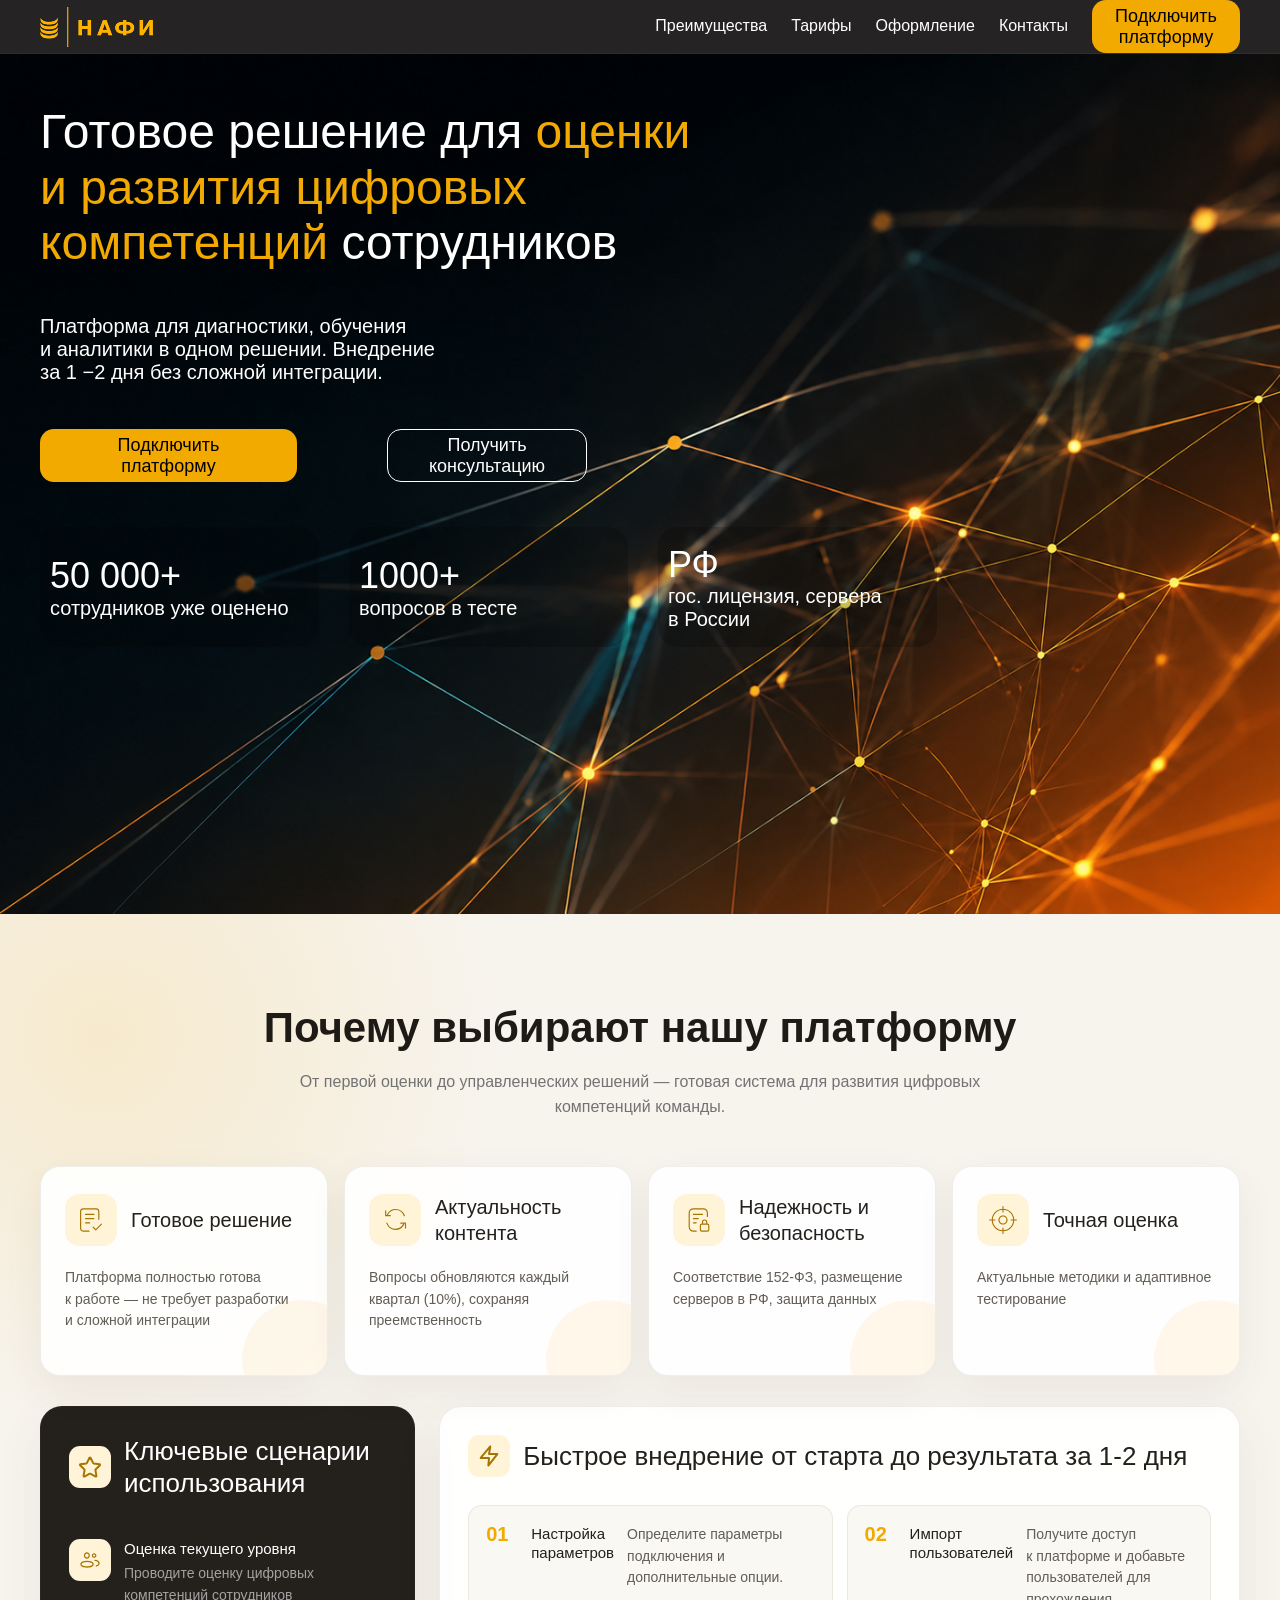
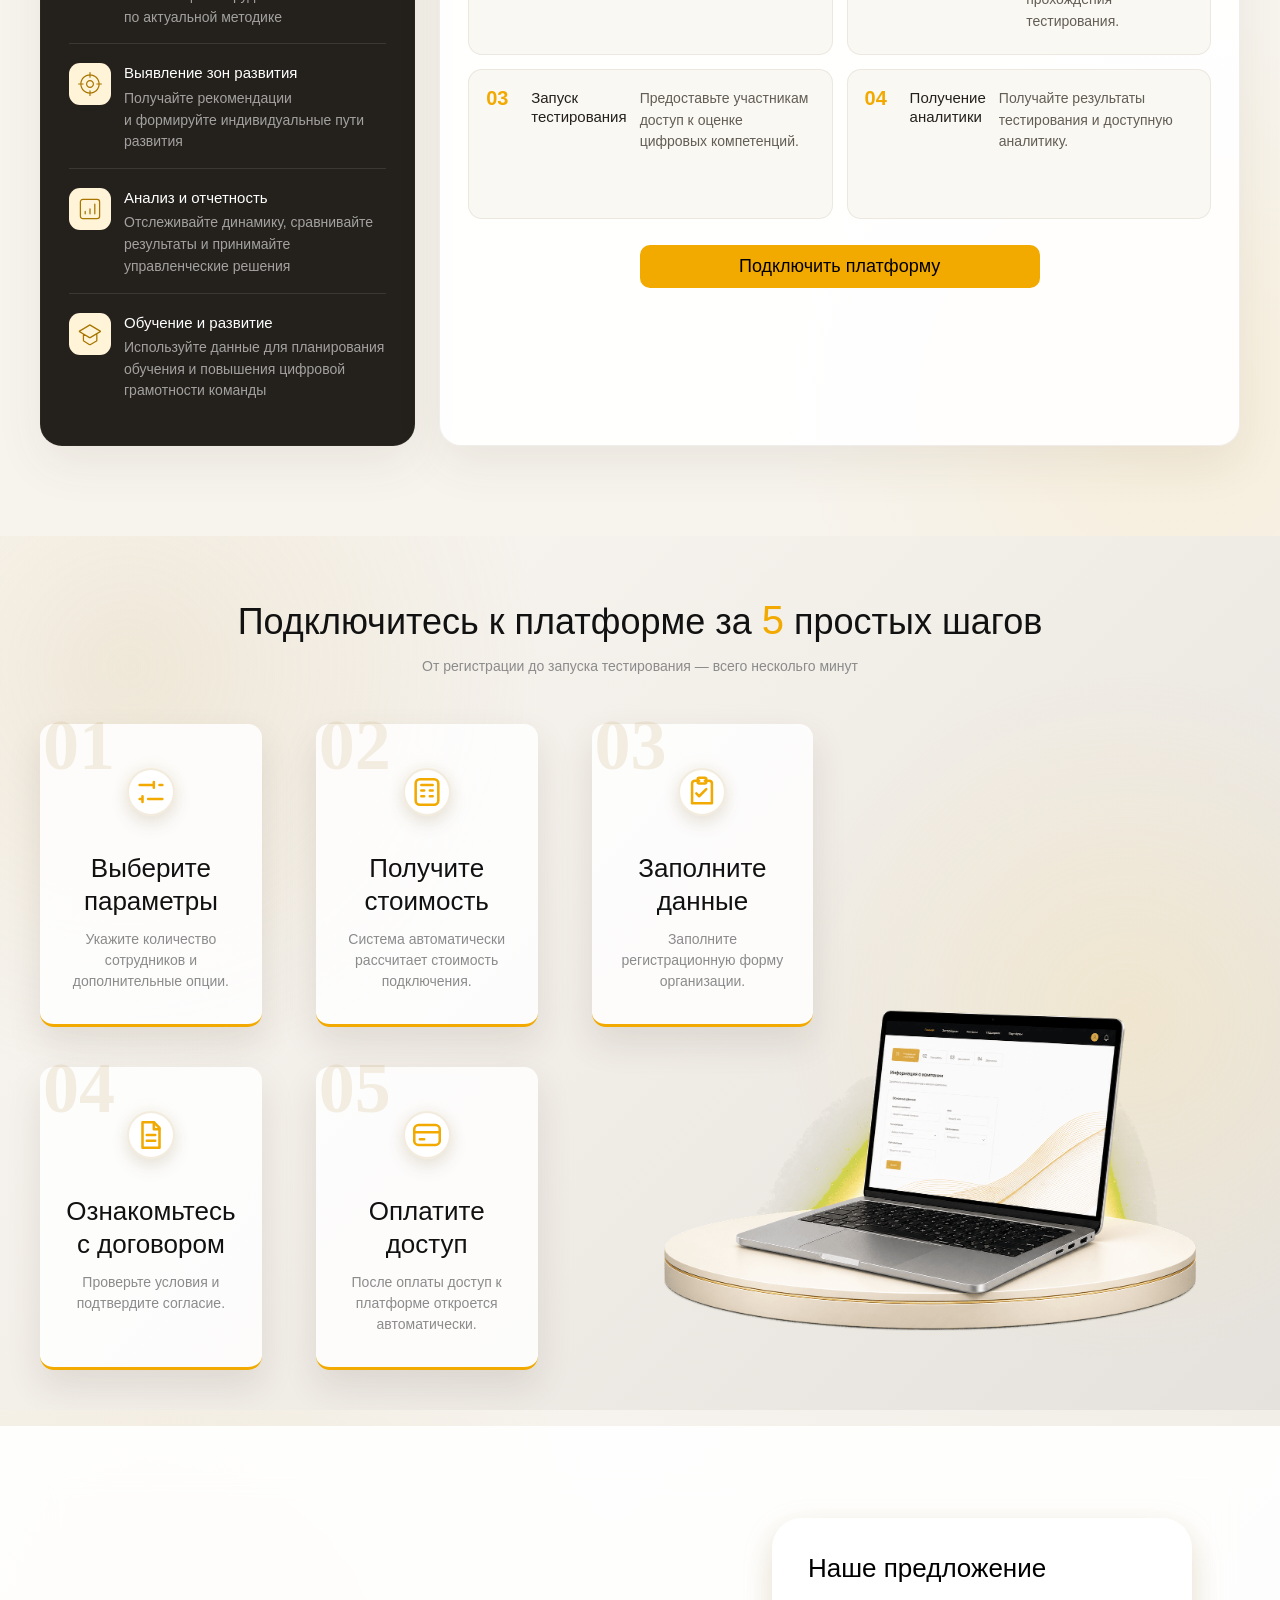
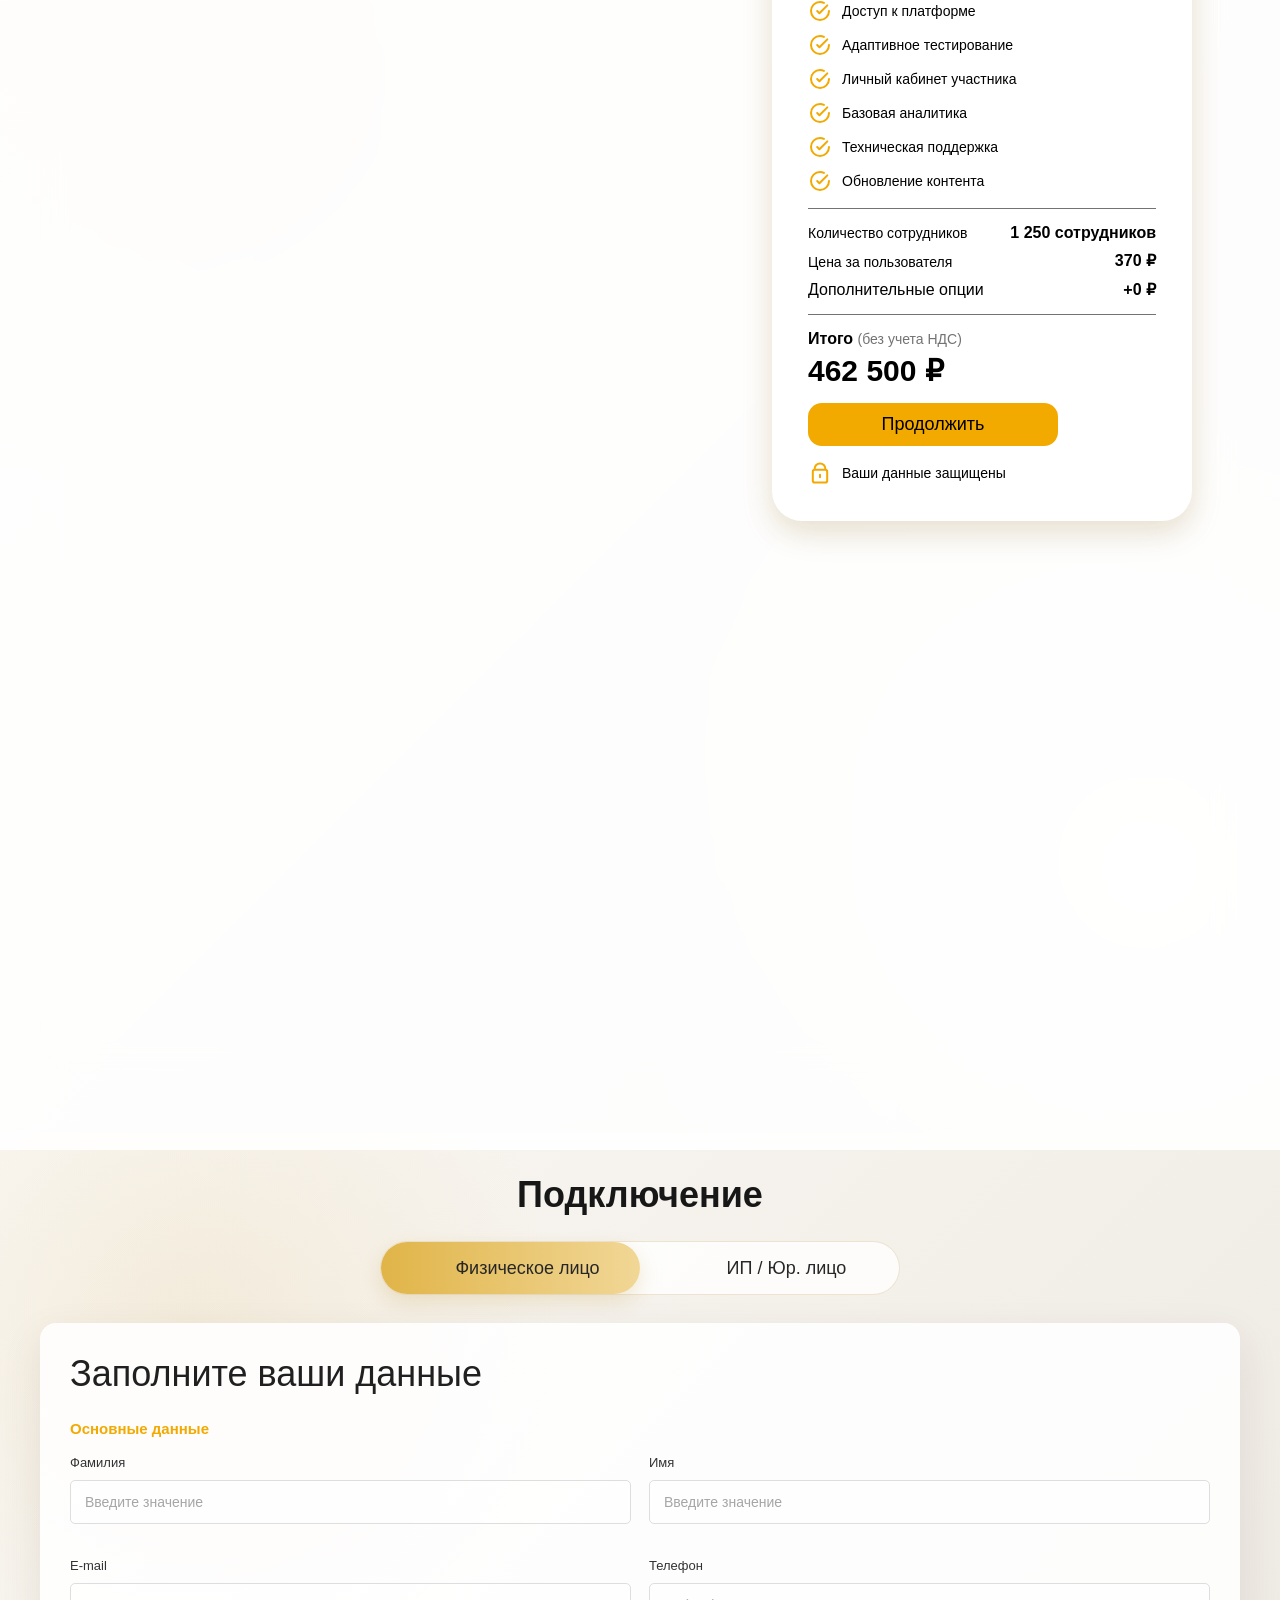
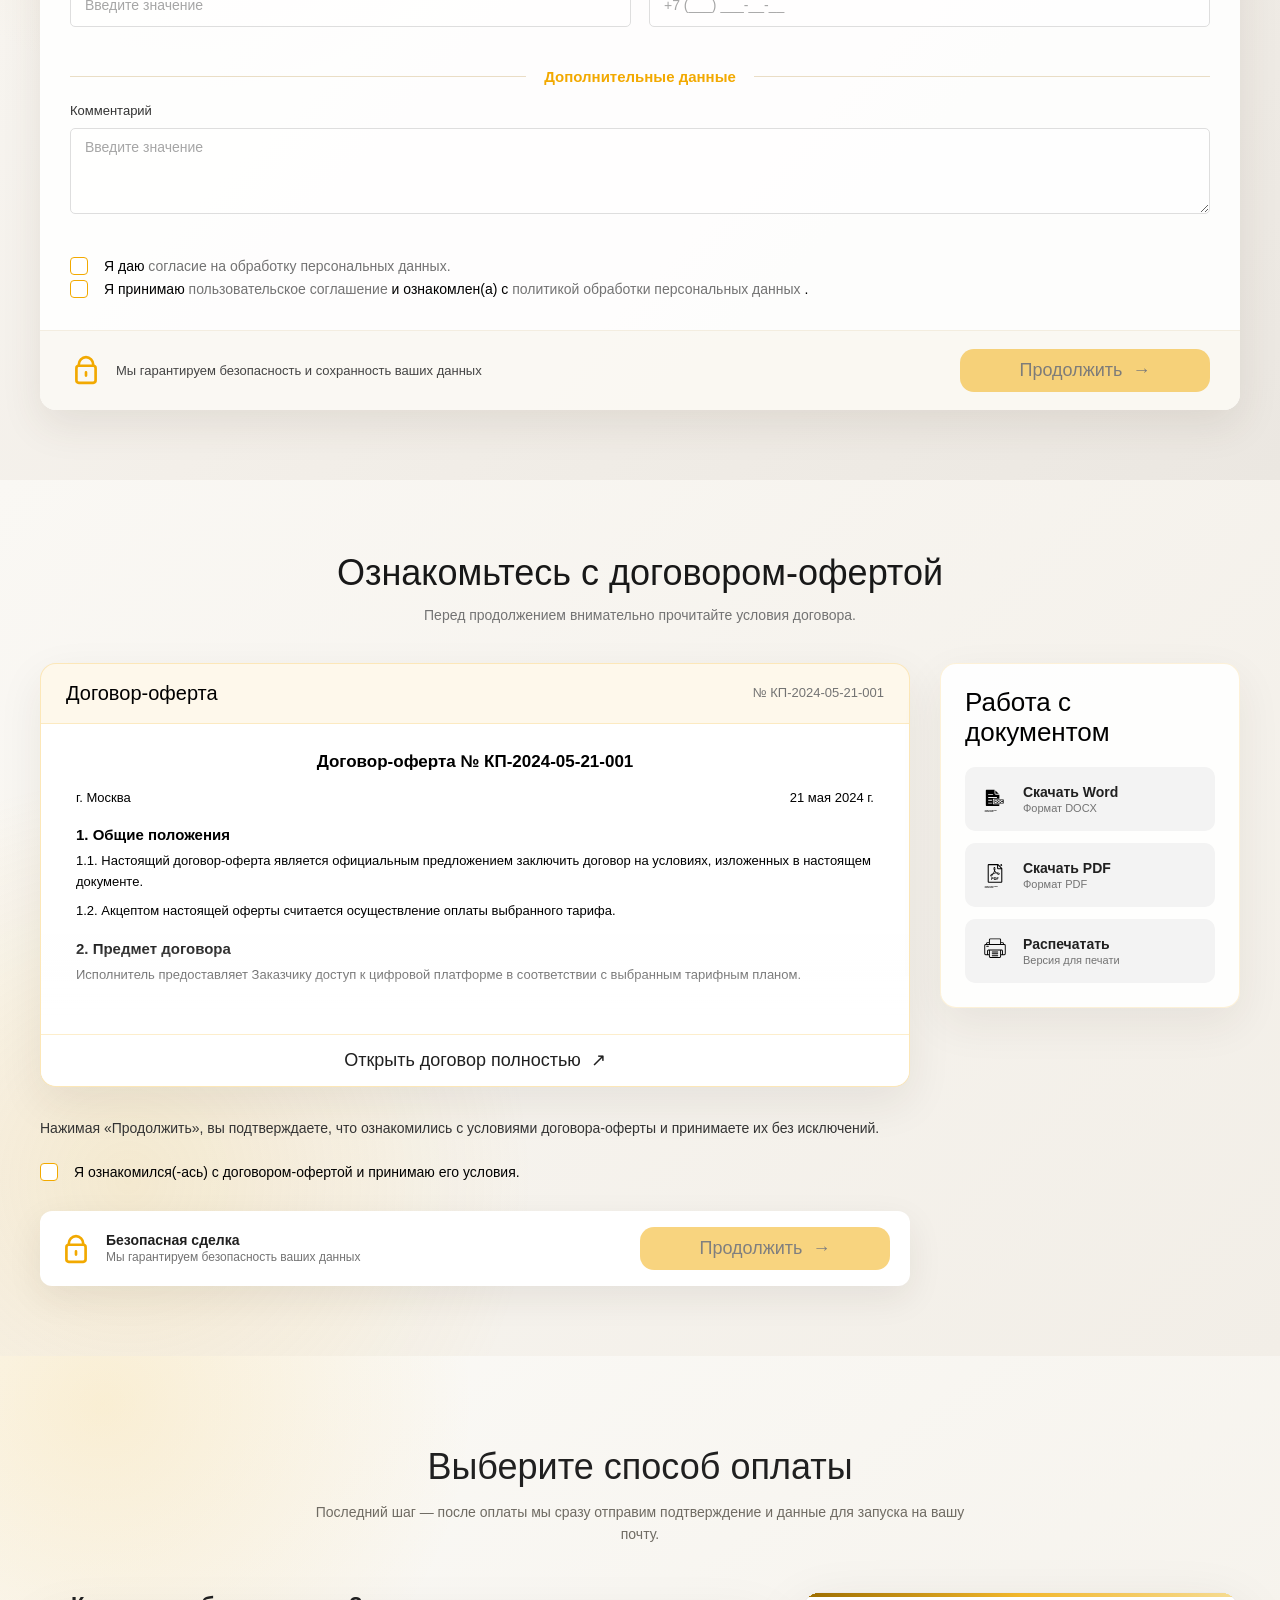
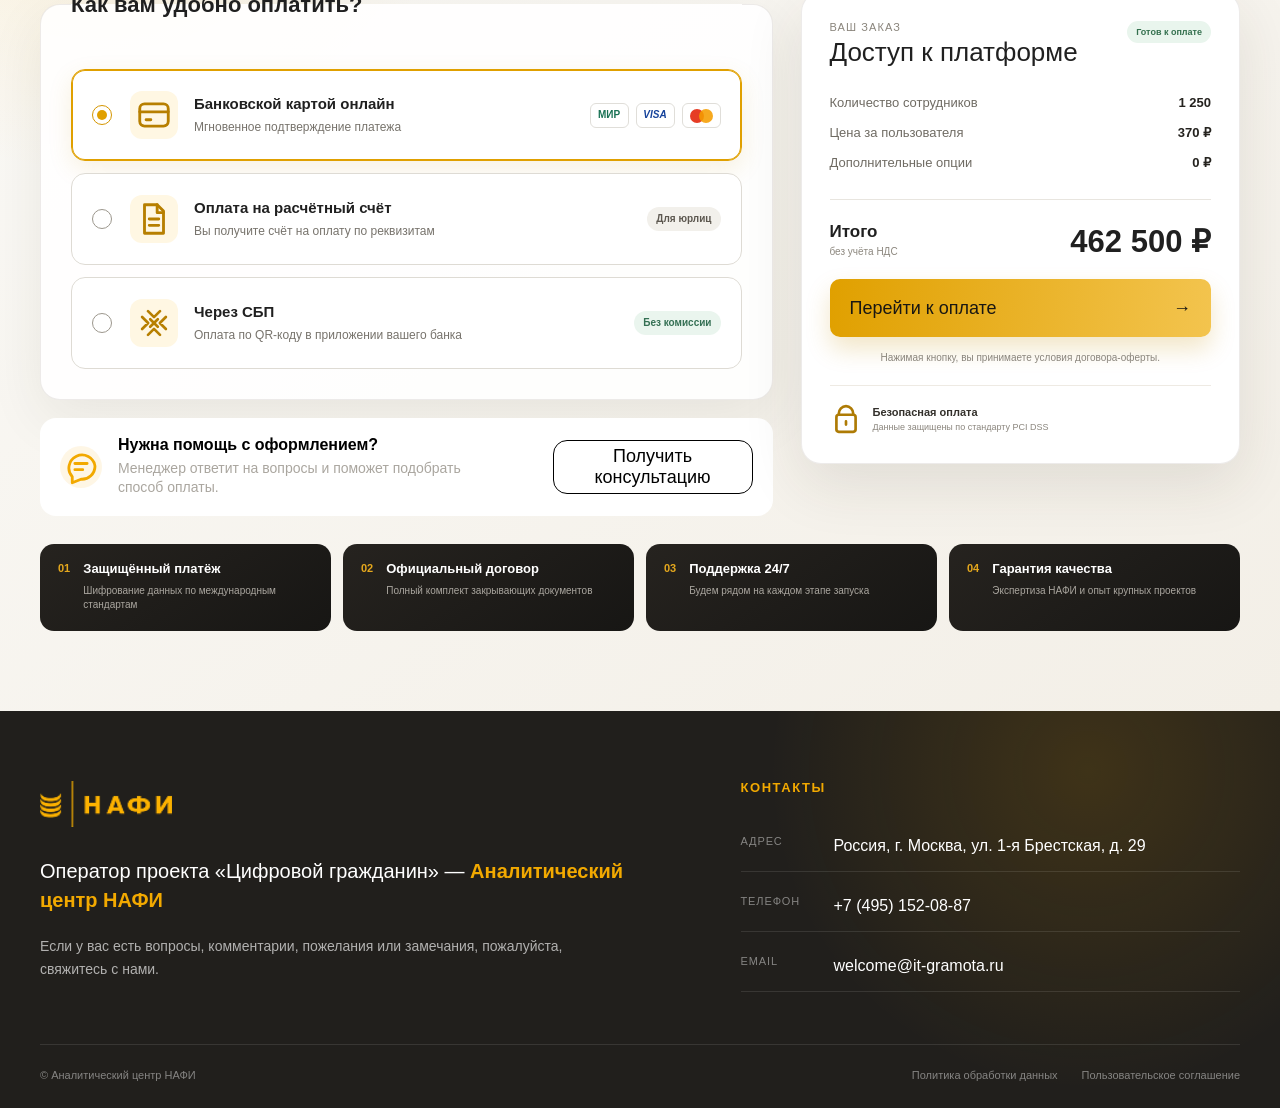
==== commit 28b0f7fa: "Исправил scss файлы, на главном экране чуть отступы поправил, добавил размер шрифта, и по мелочам" ====
--- a/nafi-mvp/index.html
+++ b/nafi-mvp/index.html
@@ -8,6 +8,13 @@
     content="НАФИ — цифровой продукт для проверки и повышения цифровой грамотности сотрудников. Лендниг для подключения платформы Цифровой гражданин." />
   <title>НАФИ — цифровой гражданин</title>
   <link rel="stylesheet" href="css/style.css" />
+
+
+  <link rel="icon" type="image/png" href="favicon/favicon-96x96.png" sizes="96x96" />
+  <link rel="icon" type="image/svg+xml" href="favicon/favicon.svg" />
+  <link rel="shortcut icon" href="favicon/favicon.ico" />
+  <link rel="apple-touch-icon" sizes="180x180" href="favicon/apple-touch-icon.png" />
+  <link rel="manifest" href="site.webmanifest" />
   <script src="js/app.js" defer></script>
 </head>
 
@@ -78,9 +85,9 @@
     <section class="platform" id="advantages">
       <div class="container">
         <div class="platform__wrapper">
-          <p class="platform__text-header">Преимущества платформы</p>
           <h2 class="platform__title">Почему выбирают нашу платформу</h2>
-          <p class="platform__description">От первой оценки до управленческих решений — готовая система для развития цифровых компетенций команды.</p>
+          <p class="platform__description">От первой оценки до управленческих решений — готовая система для развития
+            цифровых компетенций команды.</p>
           <ul class="platform__list">
             <li class="platform__feature">
               <div class="platform__inner">
@@ -256,9 +263,6 @@
     <section class="steps">
       <div class="container">
         <div class="steps__header">
-          <p class="steps__subtitle">
-            Подключение платформы
-          </p>
           <h2 class="steps__title">
             Подключитесь к платформе за <span class="steps__gold">5</span> простых шагов
           </h2>
@@ -270,12 +274,9 @@
 
           <ol class="steps__list">
             <li class="steps-card">
-              <div class="steps-card__icon" aria-hidden="true">
-                <svg viewBox="0 0 24 24" fill="none">
-                  <path d="M4 7h10M18 7h2M4 17h2M10 17h10M14 5v4M6 15v4" stroke="currentColor" stroke-width="1.8"
-                    stroke-linecap="round" stroke-linejoin="round" />
-                </svg>
-              </div>
+              <svg class="steps-card__icon" width="48" height="48" aria-hidden="true">
+                <use xlink:href="images/sprite.svg#icon-steps-card-1"></use>
+              </svg>
               <h3 class="steps-card__title">
                 Выберите параметры
               </h3>
@@ -284,13 +285,9 @@
               </p>
             </li>
             <li class="steps-card">
-              <div class="steps-card__icon" aria-hidden="true">
-                <svg viewBox="0 0 24 24" fill="none">
-                  <rect x="4" y="3" width="16" height="18" rx="3" stroke="currentColor" stroke-width="1.8" />
-                  <path d="M8 7h8M8 11h2M14 11h2M8 15h2M14 15h2" stroke="currentColor" stroke-width="1.8"
-                    stroke-linecap="round" />
-                </svg>
-              </div>
+              <svg class="steps-card__icon" width="48" height="48" aria-hidden="true">
+                <use xlink:href="images/sprite.svg#icon-steps-card-2"></use>
+              </svg>
               <h3 class="steps-card__title">
                 Получите стоимость
               </h3>
@@ -300,15 +297,9 @@
             </li>
 
             <li class="steps-card">
-              <div class="steps-card__icon" aria-hidden="true">
-                <svg viewBox="0 0 24 24" fill="none">
-                  <path d="M14 4h3a2 2 0 0 1 2 2v14H5V6a2 2 0 0 1 2-2h3" stroke="currentColor" stroke-width="1.8"
-                    stroke-linecap="round" stroke-linejoin="round" />
-                  <rect x="9" y="2" width="6" height="4" rx="1" stroke="currentColor" stroke-width="1.8" />
-                  <path d="m8 13 2 2 5-5" stroke="currentColor" stroke-width="1.8" stroke-linecap="round"
-                    stroke-linejoin="round" />
-                </svg>
-              </div>
+              <svg class="steps-card__icon" width="48" height="48" aria-hidden="true">
+                <use xlink:href="images/sprite.svg#icon-steps-card-3"></use>
+              </svg>
               <h3 class="steps-card__title">
                 Заполните данные
               </h3>
@@ -317,13 +308,9 @@
               </p>
             </li>
             <li class="steps-card">
-              <div class="steps-card__icon" aria-hidden="true">
-                <svg viewBox="0 0 24 24" fill="none">
-                  <path d="M6 3h8l4 4v14H6V3Z" stroke="currentColor" stroke-width="1.8" stroke-linejoin="round" />
-                  <path d="M14 3v5h4M9 12h6M9 16h6" stroke="currentColor" stroke-width="1.8" stroke-linecap="round"
-                    stroke-linejoin="round" />
-                </svg>
-              </div>
+              <svg class="steps-card__icon" width="48" height="48" aria-hidden="true">
+                <use xlink:href="images/sprite.svg#icon-steps-card-4"></use>
+              </svg>
               <h3 class="steps-card__title">
                 Ознакомьтесь с договором
               </h3>
@@ -332,12 +319,9 @@
               </p>
             </li>
             <li class="steps-card">
-              <div class="steps-card__icon" aria-hidden="true">
-                <svg viewBox="0 0 24 24" fill="none">
-                  <rect x="3" y="5" width="18" height="14" rx="3" stroke="currentColor" stroke-width="1.8" />
-                  <path d="M3 10h18M7 15h3" stroke="currentColor" stroke-width="1.8" stroke-linecap="round" />
-                </svg>
-              </div>
+              <svg class="steps-card__icon" width="48" height="48" aria-hidden="true">
+                <use xlink:href="images/sprite.svg#icon-steps-card-5"></use>
+              </svg>
               <h3 class="steps-card__title">
                 Оплатите доступ
               </h3>
@@ -409,7 +393,7 @@
 
                   <div class="checkbox">
                     <label class="checkbox__label" for="report">
-                      <input class="checkbox__input visually-hidden" type="checkbox" id="report" data-price="20000">
+                      <input class="checkbox__input visually-hidden" type="checkbox" id="report" data-price="2500">
                       <svg class="checkbox__icon-check" width="24" height="24" aria-hidden="true">
                         <use xlink:href="images/sprite.svg#icon-checkbox-check"></use>
                       </svg>
@@ -431,7 +415,7 @@
                 <li class="calculator__option">
                   <div class="checkbox">
                     <label class="checkbox__label" for="processing">
-                      <input class="checkbox__input visually-hidden" type="checkbox" id="processing" data-price="5000">
+                      <input class="checkbox__input visually-hidden" type="checkbox" id="processing" data-price="3000">
                       <svg class="checkbox__icon-check" width="24" height="24" aria-hidden="true">
                         <use xlink:href="images/sprite.svg#icon-checkbox-check"></use>
                       </svg>
@@ -450,7 +434,7 @@
                   <div class="checkbox">
                     <label class="checkbox__label" for="microlearning">
                       <input class="checkbox__input visually-hidden" type="checkbox" id="microlearning"
-                        data-price="10000">
+                        data-price="8500">
                       <svg class="checkbox__icon-check" width="24" height="24" aria-hidden="true">
                         <use xlink:href="images/sprite.svg#icon-checkbox-check"></use>
                       </svg>
@@ -606,11 +590,6 @@
 
         <header class="connection__header">
           <h2 class="connection__title">Подключение</h2>
-          <div class="connection__decor" aria-hidden="true">
-            <span></span>
-            <span class="connection__decor-diamond"></span>
-            <span></span>
-          </div>
         </header>
 
         <!-- Переключатель форм -->
@@ -886,19 +865,19 @@
                     </div>
                   </div>
                   <fieldset class="connection-form__fieldset">
-                  <legend class="connection-form__legend connection-form__legend--lines">
-                    Дополнительные данные
-                  </legend>
-
-                  <label class="custom-input__label">
-                    <span class="custom-input__text">Комментарий</span>
-
-                    <textarea class="custom-input__input custom-input__input--textarea" name="person-comment"
-                      placeholder="Введите значение" rows="4"></textarea>
-                  </label>
+                    <legend class="connection-form__legend connection-form__legend--lines">
+                      Дополнительные данные
+                    </legend>
+
+                    <label class="custom-input__label">
+                      <span class="custom-input__text">Комментарий</span>
+
+                      <textarea class="custom-input__input custom-input__input--textarea" name="person-comment"
+                        placeholder="Введите значение" rows="4"></textarea>
+                    </label>
+                  </fieldset>
                 </fieldset>
-                </fieldset>
-                
+
                 <div class="checkbox checkbox--agreement connection-form__agreement">
                   <label class="checkbox__label" for="personal-data-consent">
                     <input class="checkbox__input visually-hidden" id="personals-data-consent"
@@ -1024,8 +1003,8 @@
             </h3>
 
             <a class="contract-actions__button" href="documents/contract.docx" download>
-              <svg width="28" height="28" aria-hidden="true">
-                <use xlink:href="images/sprite.svg#icon-doc"></use>
+              <svg class="contract-actions__icon" width="28" height="28" aria-hidden="true">
+                <use xlink:href="images/sprite.svg#icon-world"></use>
               </svg>
 
               <span>
@@ -1035,7 +1014,7 @@
             </a>
 
             <a class="contract-actions__button" href="documents/contract.pdf" target="_blank" rel="noopener">
-              <svg width="28" height="28" aria-hidden="true">
+              <svg class="contract-actions__icon" width="28" height="28" aria-hidden="true">
                 <use xlink:href="images/sprite.svg#icon-pdf"></use>
               </svg>
 
@@ -1046,7 +1025,7 @@
             </a>
 
             <button class="contract-actions__button" type="button" data-contract-print>
-              <svg width="28" height="28" aria-hidden="true">
+              <svg class="contract-actions__icon" width="28" height="28" aria-hidden="true">
                 <use xlink:href="images/sprite.svg#icon-print"></use>
               </svg>
 
@@ -1117,12 +1096,9 @@
                 <input class="payment-method__input visually-hidden" type="radio" name="payment-method" value="card"
                   checked>
                 <span class="payment-method__radio" aria-hidden="true"></span>
-                <span class="payment-method__icon" aria-hidden="true">
-                  <svg viewBox="0 0 24 24" fill="none">
-                    <rect x="2.75" y="5" width="18.5" height="14" rx="2.5" stroke="currentColor" stroke-width="1.6" />
-                    <path d="M3 9.5h18M6.5 15.25h4" stroke="currentColor" stroke-width="1.6" stroke-linecap="round" />
-                  </svg>
-                </span>
+                <svg class="payment-method__icon" width="48" height="48" aria-hidden="true">
+                  <use xlink:href="images/sprite.svg#icon-steps-card-5"></use>
+                </svg>
                 <span class="payment-method__content">
                   <strong>Банковской картой онлайн</strong>
                   <small>Мгновенное подтверждение платежа</small>
@@ -1137,14 +1113,9 @@
               <label class="payment-method payment-method--invoice">
                 <input class="payment-method__input visually-hidden" type="radio" name="payment-method" value="invoice">
                 <span class="payment-method__radio" aria-hidden="true"></span>
-                <span class="payment-method__icon" aria-hidden="true">
-                  <svg viewBox="0 0 24 24" fill="none">
-                    <path d="M6 3.5h9l3 3V20.5H6v-17Z" stroke="currentColor" stroke-width="1.6"
-                      stroke-linejoin="round" />
-                    <path d="M15 3.8V7h3M9 11h6M9 14.5h6M9 18h3" stroke="currentColor" stroke-width="1.6"
-                      stroke-linecap="round" />
-                  </svg>
-                </span>
+                <svg class="payment-method__icon" width="48" height="48" aria-hidden="true">
+                  <use xlink:href="images/sprite.svg#icon-steps-card-4"></use>
+                </svg>
                 <span class="payment-method__content">
                   <strong>Оплата на расчётный счёт</strong>
                   <small>Вы получите счёт на оплату по реквизитам</small>
@@ -1155,15 +1126,9 @@
               <label class="payment-method payment-method--sbp">
                 <input class="payment-method__input visually-hidden" type="radio" name="payment-method" value="sbp">
                 <span class="payment-method__radio" aria-hidden="true"></span>
-                <span class="payment-method__icon" aria-hidden="true">
-                  <svg viewBox="0 0 24 24" fill="none">
-                    <path
-                      d="M8.2 4.5 12 8.3l3.8-3.8M8.2 19.5l3.8-3.8 3.8 3.8M4.5 8.2 8.3 12l-3.8 3.8M19.5 8.2 15.7 12l3.8 3.8"
-                      stroke="currentColor" stroke-width="1.7" stroke-linecap="round" stroke-linejoin="round" />
-                    <path d="m9.6 9.6 2.4 2.4 2.4-2.4M9.6 14.4 12 12l2.4 2.4" stroke="currentColor" stroke-width="1.7"
-                      stroke-linecap="round" stroke-linejoin="round" />
-                  </svg>
-                </span>
+                <svg class="payment-method__icon" width="48" height="48" aria-hidden="true">
+                  <use xlink:href="images/sprite.svg#icon-expand"></use>
+                </svg>
                 <span class="payment-method__content">
                   <strong>Через СБП</strong>
                   <small>Оплата по QR-коду в приложении вашего банка</small>
@@ -1182,7 +1147,7 @@
               </span>
               <span class="payment-help__text"><strong>Нужна помощь с оформлением?</strong><small>Менеджер ответит на
                   вопросы и поможет подобрать способ оплаты.</small></span>
-              <button class="btn btn--white " type="button" data-consultation-open>Получить консультацию</button>
+              <button class="btn btn--black " type="button" data-consultation-open>Получить консультацию</button>
             </div>
           </div>
 
@@ -1223,10 +1188,8 @@
             <p class="summary__legal">Нажимая кнопку, вы принимаете условия <a href="agreement.html" target="_blank"
                 rel="noopener">договора-оферты</a>.</p>
             <div class="summary__secure summary__secure--payment">
-              <svg viewBox="0 0 24 24" fill="none" aria-hidden="true">
-                <rect x="5" y="10" width="14" height="11" rx="2.5" stroke="currentColor" stroke-width="1.7" />
-                <path d="M8.5 10V7.5a3.5 3.5 0 1 1 7 0V10M12 14v3" stroke="currentColor" stroke-width="1.7"
-                  stroke-linecap="round" />
+              <svg width="32" height="32" aria-hidden="true">
+                <use xlink:href="images/sprite.svg#icon-lock"></use>
               </svg>
               <span><strong>Безопасная оплата</strong>Данные защищены по стандарту PCI DSS</span>
             </div>
@@ -1866,4 +1829,4 @@
   </footer>
 </body>
 
-</html>
+</html>
--- a/nafi-mvp/css/style.css
+++ b/nafi-mvp/css/style.css
@@ -73,7 +73,8 @@
 */
 abbr[title] {
   text-decoration: underline; /* 2 */
-  text-decoration: underline dotted; /* 2 */
+  -webkit-text-decoration: underline dotted;
+          text-decoration: underline dotted; /* 2 */
   border-bottom: none; /* 1 */
 }
 
@@ -327,6 +328,13 @@
 }
 @font-face {
   font-family: "Onest";
+  src: url("../fonts/Onest-SemiBold.woff2") format("woff2"), url("../fonts/Onest-SemiBold.woff") format("woff");
+  font-weight: 600;
+  font-style: normal;
+  font-display: swap;
+}
+@font-face {
+  font-family: "Onest";
   src: url("../fonts/Onest-Bold.woff2") format("woff2"), url("../fonts/Onest-Bold.woff") format("woff");
   font-weight: 700;
   font-style: normal;
@@ -391,7 +399,8 @@
 img {
   display: block;
   height: auto;
-  object-fit: cover;
+  -o-object-fit: cover;
+     object-fit: cover;
   max-width: 100%;
 }
 
@@ -570,7 +579,7 @@
 
 .hero {
   min-height: calc(100vh - 40px);
-  padding: 60px 0;
+  padding: 50px 0;
   background-image: url("../images/bg-hero.png");
   background-repeat: no-repeat;
   background-position: center;
@@ -579,7 +588,7 @@
 .hero__content {
   display: flex;
   flex-direction: column;
-  gap: 55px;
+  gap: 45px;
 }
 .hero__title {
   margin: 0;
@@ -602,7 +611,7 @@
 }
 .hero__actions {
   display: flex;
-  gap: 80px;
+  gap: 90px;
   margin: 0;
 }
 .hero__list {
@@ -610,7 +619,7 @@
   padding: 0;
   display: flex;
   flex-wrap: wrap;
-  gap: 21px;
+  gap: 30px;
   list-style: none;
 }
 .hero__wrap {
@@ -681,11 +690,11 @@
   align-items: center;
   justify-content: center;
   width: 148px;
-  padding: 2px 24px;
+  padding: 5px 24px;
   border-radius: 14px;
   border: 1px solid transparent;
-  font-weight: 600;
-  font-size: 16px;
+  font-weight: 500;
+  font-size: 18px;
   background-color: #F2A900;
   color: #000000;
   transition: transform 0.2s ease, background-color 0.2s ease, border-color 0.2s ease;
@@ -707,7 +716,7 @@
 }
 .btn--primary, .btn--fast {
   width: 257px;
-  padding: 0 50px;
+  padding: 5px 50px;
 }
 .btn--ghost, .btn--black {
   width: 200px;
@@ -748,8 +757,8 @@
   gap: 10px;
   width: 250px;
   padding: 10px 60px;
-  font-weight: 600;
-  font-size: 16px;
+  font-weight: 500;
+  font-size: 18px;
 }
 
 .platform {
@@ -764,7 +773,7 @@
   margin: 0 0 10px;
   color: #aa7700;
   font-size: 13px;
-  font-weight: 700;
+  font-weight: 400;
   text-align: center;
   text-transform: uppercase;
   letter-spacing: 0.12em;
@@ -851,8 +860,8 @@
   display: flex;
   align-items: center;
   color: #24211d;
-  font-size: 17px;
-  font-weight: 700;
+  font-size: 20px;
+  font-weight: 500;
   line-height: 1.3;
 }
 .platform__text-top--left, .platform__text-top--fast {
@@ -864,7 +873,8 @@
   margin: 0;
   padding: 0;
   color: #625d55;
-  font-size: 13px;
+  font-size: 14px;
+  font-weight: 400;
   line-height: 1.55;
 }
 .platform__logo-icon {
@@ -921,8 +931,8 @@
 .platform__subtitle {
   margin: 0;
   color: #24211d;
-  font-size: 23px;
-  font-weight: 700;
+  font-size: 26px;
+  font-weight: 400;
   line-height: 1.25;
 }
 .platform__scenario {
@@ -966,12 +976,12 @@
   left: 18px;
   z-index: 1;
   color: #F2A900;
-  font-size: 13px;
+  font-size: 20px;
   font-weight: 800;
 }
 .platform__btn {
-  width: 100%;
-  margin: 0;
+  width: 400px;
+  margin: 0 auto;
 }
 @media (max-width: 1023px) {
   .platform {
@@ -994,9 +1004,6 @@
   .platform__text-header, .platform__title, .platform__description {
     text-align: left;
   }
-  .platform__title {
-    font-size: 31px;
-  }
   .platform__description {
     margin-bottom: 30px;
     font-size: 14px;
@@ -1011,9 +1018,6 @@
   .platform__key, .platform__fast {
     padding: 20px;
     border-radius: 18px;
-  }
-  .platform__subtitle {
-    font-size: 20px;
   }
   .platform__wrap--col {
     min-height: 0;
@@ -1042,7 +1046,7 @@
 .calculator__title {
   margin: 0;
   font-size: 36px;
-  font-weight: 700;
+  font-weight: 400;
   line-height: 1.15;
 }
 .calculator__step {
@@ -1052,8 +1056,8 @@
 }
 .calculator__subtitle {
   margin: 0;
-  font-size: 22px;
-  font-weight: 600;
+  font-size: 26px;
+  font-weight: 400;
 }
 .calculator__options {
   display: flex;
@@ -1106,8 +1110,8 @@
 }
 .calculator__note-btn {
   padding: 0;
-  font-weight: 400;
-  font-size: 16px;
+  font-weight: 500;
+  font-size: 14px;
   border: none;
   background-color: transparent;
   transition: transform 0.2s ease, background-color 0.2s ease, border-color 0.2s ease;
@@ -1141,12 +1145,6 @@
   }
   .calculator__content {
     gap: 30px;
-  }
-  .calculator__title {
-    font-size: 29px;
-  }
-  .calculator__subtitle {
-    font-size: 19px;
   }
   .calculator__note {
     align-items: flex-start;
@@ -1237,7 +1235,9 @@
 }
 .calculator-range__input {
   width: 100%;
-  appearance: none;
+  -webkit-appearance: none;
+     -moz-appearance: none;
+          appearance: none;
   background: transparent;
 }
 .calculator-range__input::-webkit-slider-runnable-track {
@@ -1246,7 +1246,8 @@
   background: linear-gradient(90deg, #F8A900 0 var(--range-progress, 0%), #FFE7B2 var(--range-progress, 0%) 100%);
 }
 .calculator-range__input::-webkit-slider-thumb {
-  appearance: none;
+  -webkit-appearance: none;
+          appearance: none;
   width: 28px;
   height: 28px;
   border-radius: 50%;
@@ -1335,12 +1336,12 @@
   transition: 2s ease-in;
   padding: 5px 20px 5px 0px;
 }
-.checkbox .checkbox__label:has(.checkbox__input:checked)::after {
+.checkbox__label:has(.checkbox__input:checked)::after {
   background: #F2A900;
   border-color: #F2A900;
   z-index: 0;
 }
-.checkbox .checkbox__label:has(.checkbox__input:checked) .checkbox__icon-check {
+.checkbox__label:has(.checkbox__input:checked) .checkbox__icon-check {
   opacity: 1;
 }
 .checkbox--agreement {
@@ -1464,6 +1465,10 @@
   font-size: 14px;
   font-weight: 400;
 }
+.checkbox__title {
+  font-size: 20px;
+  font-weight: 500;
+}
 .checkbox__description {
   font-weight: 400;
   font-size: 14px;
@@ -1490,10 +1495,166 @@
   background: #ffffff;
   box-shadow: 0 16px 40px rgba(0, 0, 0, 0.04), 0 10px 28px rgba(200, 169, 106, 0.28);
 }
+.summary--payment {
+  display: block;
+  position: sticky;
+  top: 24px;
+  align-self: auto;
+  overflow: hidden;
+  padding: 28px;
+  background: #fff;
+  border: 1px solid rgba(78, 66, 48, 0.1);
+  border-radius: 20px;
+  box-shadow: 0 20px 60px rgba(57, 47, 31, 0.11);
+}
+.summary--payment ::before {
+  content: "";
+  position: absolute;
+  top: 0;
+  right: 0;
+  left: 0;
+  height: 4px;
+  background: linear-gradient(90deg, #9c6d00, #f2b72c, #f6dc94);
+}
+.summary--payment .summary__head {
+  display: flex;
+  align-items: flex-start;
+  justify-content: space-between;
+  gap: 14px;
+  margin-bottom: 28px;
+}
+.summary--payment .summary__label {
+  display: block;
+  margin-bottom: 5px;
+  color: #8a857c;
+  font-size: 11px;
+  text-transform: uppercase;
+  letter-spacing: 0.1em;
+}
+.summary--payment .summary__title {
+  margin: 0;
+  font-size: 26px;
+  font-weight: 400;
+}
+.summary--payment .summary__status {
+  padding: 6px 9px;
+  color: #34704e;
+  font-size: 9px;
+  font-weight: 700;
+  white-space: nowrap;
+  background: #e9f5ed;
+  border-radius: 20px;
+}
+.summary--payment .summary__list {
+  margin: 0;
+}
+.summary--payment .summary__row {
+  display: flex;
+  justify-content: space-between;
+  gap: 18px;
+  margin-bottom: 15px;
+  color: #6f6b63;
+  font-size: 13px;
+}
+.summary--payment .summary__row dt,
+.summary--payment .summary__row dd {
+  margin: 0;
+}
+.summary--payment .summary__row dd {
+  color: #25231f;
+  font-weight: 600;
+  text-align: right;
+}
+.summary--payment .summary__total {
+  display: flex;
+  align-items: flex-end;
+  justify-content: space-between;
+  gap: 20px;
+  margin: 28px 0 22px;
+  padding-top: 22px;
+  border-top: 1px solid #e8e5df;
+}
+.summary--payment .summary__total span {
+  display: flex;
+  flex-direction: column;
+  font-size: 17px;
+  font-weight: 700;
+}
+.summary--payment .summary__total small {
+  margin-top: 4px;
+  color: #8c877e;
+  font-size: 10px;
+  font-weight: 400;
+}
+.summary--payment .summary__total strong {
+  font-size: clamp(24px, 3vw, 31px);
+  line-height: 1;
+  white-space: nowrap;
+}
+.summary--payment .summary__submit {
+  display: flex;
+  align-items: center;
+  justify-content: space-between;
+  width: 100%;
+  min-height: 58px;
+  padding: 14px 20px;
+  color: #191713;
+  font: inherit;
+  font-size: 18px;
+  font-weight: 500;
+  background: linear-gradient(95deg, #e0a000, #f3c44e);
+  border: 0;
+  border-radius: 10px;
+  box-shadow: 0 12px 24px rgba(197, 142, 5, 0.22);
+  cursor: pointer;
+  transition: transform 0.2s ease, box-shadow 0.2s ease;
+}
+.summary--payment .summary__submit:hover {
+  box-shadow: 0 15px 30px rgba(197, 142, 5, 0.3);
+  transform: translateY(-2px);
+}
+.summary--payment .summary__submit:focus-visible {
+  outline: 2px solid #9b6d00;
+  outline-offset: 3px;
+}
+.summary--payment .summary__legal {
+  margin: 13px 0 20px;
+  color: #8a857c;
+  font-size: 10px;
+  line-height: 1.5;
+  text-align: center;
+}
+.summary--payment .summary__legal a {
+  color: inherit;
+}
+.summary--payment .summary__secure {
+  display: flex;
+  align-items: center;
+  gap: 11px;
+  padding-top: 17px;
+  color: #ae7b05;
+  border-top: 1px solid #eeeae3;
+}
+.summary--payment .summary__secure svg {
+  flex: 0 0 32px;
+  width: 32px;
+  height: 32px;
+}
+.summary--payment .summary__secure span {
+  display: flex;
+  color: #8b867e;
+  font-size: 9px;
+  line-height: 1.4;
+  flex-direction: column;
+}
+.summary--payment .summary__secure strong {
+  color: #33302b;
+  font-size: 11px;
+}
 .summary__title {
   margin: 0;
-  font-size: 34px;
-  font-weight: 700;
+  font-size: 26px;
+  font-weight: 400;
 }
 .summary__secure {
   display: flex;
@@ -1504,6 +1665,17 @@
 }
 .summary__lock-icon {
   color: #F2A900;
+}
+@media (max-width: 1023px) {
+  .summary {
+    position: static;
+  }
+}
+@media (max-width: 767px) {
+  .summary {
+    padding: 20px;
+    border-radius: 16px;
+  }
 }
 
 .advantages {
@@ -1622,19 +1794,9 @@
   margin: 0 auto 14px;
   color: #111;
   font-size: 36px;
-  font-weight: 700;
+  font-weight: 400;
   line-height: 1.2;
   text-align: center;
-}
-@media (max-width: 1023px) {
-  .steps__title {
-    font-size: 32px;
-  }
-}
-@media (max-width: 767px) {
-  .steps__title {
-    font-size: 26px;
-  }
 }
 .steps__gold {
   color: #F2A900;
@@ -1648,14 +1810,9 @@
 .steps__header-text {
   margin: 0;
   color: #8B8B8B;
-  font-size: 16px;
+  font-size: 14px;
   font-weight: 400;
   text-align: center;
-}
-@media (max-width: 767px) {
-  .steps__header-text {
-    font-size: 15px;
-  }
 }
 .steps__wrapper {
   display: grid;
@@ -1777,6 +1934,7 @@
   }
 }
 .steps-card__icon {
+  padding: 5px;
   position: absolute;
   top: 44px;
   left: 50%;
@@ -1785,8 +1943,6 @@
   display: flex;
   align-items: center;
   justify-content: center;
-  width: 60px;
-  height: 60px;
   color: #F2A900;
   background-color: #fff;
   border: 2px solid rgba(200, 169, 106, 0.22);
@@ -1814,14 +1970,9 @@
   z-index: 1;
   margin: 0 0 12px;
   color: #111;
-  font-size: 19px;
-  font-weight: 700;
+  font-size: 26px;
+  font-weight: 400;
   line-height: 1.25;
-}
-@media (max-width: 767px) {
-  .steps-card__title {
-    font-size: 18px;
-  }
 }
 .steps-card__text {
   position: relative;
@@ -1829,7 +1980,8 @@
   max-width: 260px;
   margin: 0 auto;
   color: #8B8B8B;
-  font-size: 15px;
+  font-size: 14px;
+  font-weight: 400;
   line-height: 1.5;
 }
 
@@ -1853,7 +2005,8 @@
 .connection__title {
   margin: 0 0 18px;
   color: #171717;
-  font-size: 32px;
+  font-size: 36px;
+  font-weight: 400;
   font-weight: 600;
   line-height: 1.2;
 }
@@ -1896,6 +2049,8 @@
   padding: 10px 25px;
   color: #272727;
   font: inherit;
+  font-size: 18px;
+  font-weight: 500;
   background-color: transparent;
   border: 0;
   border-radius: 30px;
@@ -1935,13 +2090,10 @@
     min-height: auto;
     padding: 40px 0;
   }
-  .connection__title {
-    font-size: 28px;
-  }
   .connection__switch {
     min-width: 0;
     padding: 10px 8px;
-    font-size: 12px;
+    font-size: 18px;
   }
 }
 
@@ -1964,13 +2116,14 @@
 .connection-form__body--company {
   display: grid;
   grid-template-columns: repeat(2, minmax(0, 1fr));
-  column-gap: 30px;
+  -moz-column-gap: 30px;
+       column-gap: 30px;
 }
 .connection-form__title {
   margin: 0 0 25px;
   color: #202020;
-  font-size: 20px;
-  font-weight: 600;
+  font-size: 36px;
+  font-weight: 400;
 }
 .connection-form__fieldset {
   min-width: 0;
@@ -1989,7 +2142,8 @@
 }
 .connection-form__section-title {
   color: #202020;
-  font-size: 18px;
+  font-size: 20px;
+  font-weight: 500;
 }
 .connection-form__legend--lines {
   display: flex;
@@ -2054,7 +2208,8 @@
   padding: 12px 28px;
   color: #fff;
   font: inherit;
-  font-weight: 600;
+  font-size: 18px;
+  font-weight: 500;
   background: linear-gradient(90deg, #d6a514, #edce78);
   border: 0;
   border-radius: 8px;
@@ -2129,6 +2284,9 @@
   outline: none;
   transition: border-color 0.2s ease, box-shadow 0.2s ease;
 }
+.custom-input__input::-moz-placeholder {
+  color: #a6a6a6;
+}
 .custom-input__input::placeholder {
   color: #a6a6a6;
 }
@@ -2164,13 +2322,15 @@
 .contract__title {
   margin: 0 0 12px;
   color: #181818;
-  font-size: 34px;
+  font-size: 36px;
+  font-weight: 400;
   line-height: 1.25;
 }
 .contract__description {
   margin: 0;
   color: #737373;
-  font-size: 16px;
+  font-size: 14px;
+  font-weight: 400;
 }
 .contract__content {
   display: grid;
@@ -2195,7 +2355,8 @@
   border-bottom: 1px solid rgba(242, 169, 0, 0.18);
 }
 .contract__document-label {
-  font-weight: 600;
+  font-size: 20px;
+  font-weight: 500;
 }
 .contract__document-number {
   color: #737373;
@@ -2237,6 +2398,8 @@
   pointer-events: none;
 }
 .contract__open {
+  font-size: 18px;
+  font-weight: 500;
   position: relative;
   z-index: 1;
   display: flex;
@@ -2248,7 +2411,8 @@
   padding: 12px 20px;
   color: #202020;
   font: inherit;
-  font-weight: 600;
+  font-size: 18px;
+  font-weight: 500;
   background-color: #ffffff;
   border: 0;
   border-top: 1px solid rgba(242, 169, 0, 0.2);
@@ -2298,6 +2462,8 @@
   font-size: 14px;
 }
 .contract__submit {
+  font-size: 18px;
+  font-weight: 500;
   min-width: 210px;
 }
 .contract__submit:disabled {
@@ -2320,9 +2486,6 @@
   .contract__header {
     margin-bottom: 28px;
     text-align: left;
-  }
-  .contract__title {
-    font-size: 28px;
   }
   .contract__document-head, .contract__date, .contract__footer {
     align-items: flex-start;
@@ -2346,7 +2509,8 @@
 }
 .contract-actions__title {
   margin: 0 0 20px;
-  font-size: 19px;
+  font-size: 26px;
+  font-weight: 400;
 }
 .contract-actions__button {
   display: flex;
@@ -2358,6 +2522,8 @@
   padding: 10px 15px;
   color: #202020;
   font: inherit;
+  font-size: 18px;
+  font-weight: 500;
   text-align: left;
   text-decoration: none;
   background-color: #f3f3f3;
@@ -2374,7 +2540,7 @@
   border-color: rgba(242, 169, 0, 0.45);
   transform: translateY(-2px);
 }
-.contract-actions__button svg {
+.contract-actions__button__icon {
   flex-shrink: 0;
   color: #F2A900;
 }
@@ -2401,7 +2567,8 @@
 }
 .contract-modal__document-header h3 {
   margin: 0 0 6px;
-  font-size: 22px;
+  font-size: 26px;
+  font-weight: 400;
 }
 .contract-modal__document-header p {
   margin: 0;
@@ -2418,7 +2585,8 @@
   margin: 0 0 16px;
   padding-bottom: 10px;
   color: #202020;
-  font-size: 18px;
+  font-size: 26px;
+  font-weight: 400;
   border-bottom: 1px solid rgba(242, 169, 0, 0.25);
 }
 .contract-modal__section p {
@@ -2439,7 +2607,8 @@
 }
 .contract-modal__subsection h4 {
   margin: 0 0 12px;
-  font-size: 15px;
+  font-size: 20px;
+  font-weight: 500;
 }
 .contract-modal__subsection ul {
   margin: 0;
@@ -2460,19 +2629,14 @@
   color: #202020;
   background: radial-gradient(circle at 8% 5%, rgba(242, 169, 0, 0.14), transparent 25%), linear-gradient(145deg, #fbfaf7 0%, #f3efe7 100%);
 }
-
-.payment__header[hidden],
-.payment__layout[hidden],
-.payment-trust[hidden] {
+.payment__header[hidden], .payment__layout[hidden], .payment-trust[hidden] {
   display: none;
 }
-
 .payment__header {
   max-width: 760px;
   margin: 0 auto 46px;
   text-align: center;
 }
-
 .payment__eyebrow {
   margin: 0 0 10px;
   color: #b98000;
@@ -2481,32 +2645,29 @@
   text-transform: uppercase;
   letter-spacing: 0.12em;
 }
-
 .payment__title {
   margin: 0 0 14px;
-  font-size: clamp(34px, 4vw, 52px);
+  font-size: 36px;
+  font-weight: 400;
   line-height: 1.08;
 }
-
 .payment__description {
   max-width: 650px;
   margin: 0 auto;
   color: #6f6b63;
-  font-size: 16px;
+  font-size: 14px;
+  font-weight: 400;
   line-height: 1.6;
 }
-
 .payment__layout {
   display: grid;
   grid-template-columns: minmax(0, 1.25fr) minmax(340px, 0.75fr);
   align-items: start;
   gap: 28px;
 }
-
 .payment__main {
   min-width: 0;
 }
-
 @media (max-width: 1023px) {
   .payment__layout {
     grid-template-columns: 1fr;
@@ -2524,6 +2685,7 @@
     font-size: 14px;
   }
 }
+
 .payment-methods {
   margin: 0;
   padding: 30px;
@@ -2532,7 +2694,19 @@
   border-radius: 20px;
   box-shadow: 0 18px 55px rgba(57, 47, 31, 0.08);
 }
-
+@media (max-width: 767px) {
+  .payment-methods {
+    padding: 20px;
+    border-radius: 16px;
+  }
+}
+.payment-methods--company .payment-methods {
+  display: flex;
+  flex-direction: column;
+}
+.payment-methods--company .payment-methods__legend {
+  order: -2;
+}
 .payment-methods__legend {
   width: 100%;
   margin: 0 0 22px;
@@ -2540,26 +2714,13 @@
   font-size: 22px;
   font-weight: 700;
 }
-
-.payment--company .payment-methods {
-  display: flex;
-  flex-direction: column;
-}
-
-.payment--company .payment-methods__legend {
-  order: -2;
-}
-
 @media (max-width: 767px) {
-  .payment-methods {
-    padding: 20px;
-    border-radius: 16px;
-  }
   .payment-methods__legend {
     margin-bottom: 16px;
     font-size: 19px;
   }
 }
+
 .payment-method {
   position: relative;
   display: grid;
@@ -2575,34 +2736,27 @@
   cursor: pointer;
   transition: border-color 0.2s ease, box-shadow 0.2s ease, transform 0.2s ease;
 }
-
 .payment-method:last-child {
   margin-bottom: 0;
 }
-
-.payment--company .payment-method--invoice {
+.payment-method .payment--company .payment-method--invoice {
   order: -1;
 }
-
-.payment--company .payment-method--sbp {
+.payment-method .payment--company .payment-method--sbp {
   display: none;
 }
-
 .payment-method:hover {
   border-color: rgba(242, 169, 0, 0.65);
   transform: translateY(-1px);
 }
-
 .payment-method--active {
   border-color: #e0a000;
   box-shadow: 0 8px 25px rgba(189, 139, 20, 0.12), inset 0 0 0 1px #e0a000;
 }
-
 .payment-method:focus-within {
   outline: 2px solid #a97700;
   outline-offset: 3px;
 }
-
 .payment-method__radio {
   position: relative;
   width: 20px;
@@ -2610,11 +2764,9 @@
   border: 1.5px solid #9c978d;
   border-radius: 50%;
 }
-
 .payment-method__input:checked + .payment-method__radio {
   border-color: #d59600;
 }
-
 .payment-method__input:checked + .payment-method__radio::after {
   content: "";
   position: absolute;
@@ -2622,8 +2774,8 @@
   background: #e0a000;
   border-radius: inherit;
 }
-
 .payment-method__icon {
+  padding: 5px;
   display: grid;
   width: 48px;
   height: 48px;
@@ -2632,35 +2784,25 @@
   border-radius: 12px;
   place-items: center;
 }
-
-.payment-method__icon svg {
-  width: 26px;
-  height: 26px;
-}
-
 .payment-method__content {
   display: flex;
   min-width: 0;
   flex-direction: column;
 }
-
 .payment-method__content strong {
   margin-bottom: 6px;
   font-size: 15px;
 }
-
 .payment-method__content small {
   color: #77736c;
   font-size: 12px;
   line-height: 1.35;
 }
-
 .payment-method__badges {
   display: flex;
   align-items: center;
   gap: 7px;
 }
-
 .payment-method__badge {
   display: grid;
   min-width: 39px;
@@ -2675,12 +2817,10 @@
   border-radius: 6px;
   place-items: center;
 }
-
 .payment-method__badge--mir {
   color: #197254;
   font-style: normal;
 }
-
 .payment-method__mastercard {
   position: relative;
   width: 39px;
@@ -2689,9 +2829,7 @@
   border: 1px solid #e0ded9;
   border-radius: 6px;
 }
-
-.payment-method__mastercard::before,
-.payment-method__mastercard::after {
+.payment-method__mastercard::before, .payment-method__mastercard::after {
   content: "";
   position: absolute;
   top: 5px;
@@ -2699,17 +2837,14 @@
   height: 14px;
   border-radius: 50%;
 }
-
 .payment-method__mastercard::before {
   left: 7px;
   background: #e63d25;
 }
-
 .payment-method__mastercard::after {
   right: 7px;
   background: rgba(245, 157, 0, 0.88);
 }
-
 .payment-method__tag {
   padding: 6px 9px;
   color: #5c574f;
@@ -2719,12 +2854,10 @@
   background: #f2f0eb;
   border-radius: 20px;
 }
-
 .payment-method__tag--fast {
   color: #357054;
   background: #eaf5ee;
 }
-
 @media (max-width: 767px) {
   .payment-method {
     grid-template-columns: 20px 42px minmax(0, 1fr);
@@ -2736,11 +2869,11 @@
     width: 42px;
     height: 42px;
   }
-  .payment-method__badges,
-  .payment-method__tag {
+  .payment-method__badges, .payment-method__tag {
     display: none;
   }
 }
+
 .payment-help {
   display: grid;
   grid-template-columns: 42px minmax(0, 1fr) auto;
@@ -2748,59 +2881,49 @@
   gap: 16px;
   margin-top: 18px;
   padding: 18px 20px;
-  background: #24221f;
+  background: #ffffff;
   border-radius: 16px;
 }
-
 .payment-help__icon {
   display: grid;
   width: 42px;
   height: 42px;
-  color: #f2b72c;
+  color: #F2A900;
   background: rgba(242, 169, 0, 0.1);
   border-radius: 50%;
   place-items: center;
 }
-
-.payment-help__icon svg {
-  width: 22px;
-  height: 22px;
-}
-
 .payment-help__text {
   display: flex;
   flex-direction: column;
 }
-
 .payment-help__text strong {
   margin-bottom: 4px;
-  color: #fff;
+  color: #000000;
   font-size: 16px;
 }
-
 .payment-help__text small {
   max-width: 350px;
   color: #aaa69f;
   font-size: 14px;
   line-height: 1.4;
 }
-
 .payment-help__button {
   padding: 10px 15px;
-  color: #fff;
+  color: #000000;
   font: inherit;
+  font-size: 18px;
+  font-weight: 500;
   font-size: 12px;
-  background: transparent;
+  background-color: #ffffff;
   border: 1px solid rgba(255, 255, 255, 0.35);
   border-radius: 8px;
   cursor: pointer;
 }
-
 .payment-help__button:hover {
-  color: #202020;
-  background: #fff;
-}
-
+  color: #000000;
+  background-color: #000000;
+}
 @media (max-width: 767px) {
   .payment-help {
     grid-template-columns: 38px 1fr;
@@ -2811,196 +2934,7 @@
     width: 100%;
   }
 }
-.summary--payment {
-  display: block;
-  position: sticky;
-  top: 24px;
-  align-self: auto;
-  overflow: hidden;
-  padding: 28px;
-  background: #fff;
-  border: 1px solid rgba(78, 66, 48, 0.1);
-  border-radius: 20px;
-  box-shadow: 0 20px 60px rgba(57, 47, 31, 0.11);
-}
-
-.summary--payment::before {
-  content: "";
-  position: absolute;
-  top: 0;
-  right: 0;
-  left: 0;
-  height: 4px;
-  background: linear-gradient(90deg, #9c6d00, #f2b72c, #f6dc94);
-}
-
-.summary--payment .summary__head {
-  display: flex;
-  align-items: flex-start;
-  justify-content: space-between;
-  gap: 14px;
-  margin-bottom: 28px;
-}
-
-.summary--payment .summary__label {
-  display: block;
-  margin-bottom: 5px;
-  color: #8a857c;
-  font-size: 11px;
-  text-transform: uppercase;
-  letter-spacing: 0.1em;
-}
-
-.summary--payment .summary__title {
-  margin: 0;
-  font-size: 20px;
-}
-
-.summary--payment .summary__status {
-  padding: 6px 9px;
-  color: #34704e;
-  font-size: 9px;
-  font-weight: 700;
-  white-space: nowrap;
-  background: #e9f5ed;
-  border-radius: 20px;
-}
-
-.summary--payment .summary__list {
-  margin: 0;
-}
-
-.summary--payment .summary__row {
-  display: flex;
-  justify-content: space-between;
-  gap: 18px;
-  margin-bottom: 15px;
-  color: #6f6b63;
-  font-size: 13px;
-}
-
-.summary--payment .summary__row dt,
-.summary--payment .summary__row dd {
-  margin: 0;
-}
-
-.summary--payment .summary__row dd {
-  color: #25231f;
-  font-weight: 600;
-  text-align: right;
-}
-
-.summary--payment .summary__total {
-  display: flex;
-  align-items: flex-end;
-  justify-content: space-between;
-  gap: 20px;
-  margin: 28px 0 22px;
-  padding-top: 22px;
-  border-top: 1px solid #e8e5df;
-}
-
-.summary--payment .summary__total span {
-  display: flex;
-  flex-direction: column;
-  font-size: 17px;
-  font-weight: 700;
-}
-
-.summary--payment .summary__total small {
-  margin-top: 4px;
-  color: #8c877e;
-  font-size: 10px;
-  font-weight: 400;
-}
-
-.summary--payment .summary__total strong {
-  font-size: clamp(24px, 3vw, 31px);
-  line-height: 1;
-  white-space: nowrap;
-}
-
-.summary--payment .summary__submit {
-  display: flex;
-  align-items: center;
-  justify-content: space-between;
-  width: 100%;
-  min-height: 58px;
-  padding: 14px 20px;
-  color: #191713;
-  font: inherit;
-  font-size: 14px;
-  font-weight: 700;
-  background: linear-gradient(95deg, #e0a000, #f3c44e);
-  border: 0;
-  border-radius: 10px;
-  box-shadow: 0 12px 24px rgba(197, 142, 5, 0.22);
-  cursor: pointer;
-  transition: transform 0.2s ease, box-shadow 0.2s ease;
-}
-
-.summary--payment .summary__submit:hover {
-  box-shadow: 0 15px 30px rgba(197, 142, 5, 0.3);
-  transform: translateY(-2px);
-}
-
-.summary--payment .summary__submit:focus-visible,
-.payment-help__button:focus-visible {
-  outline: 2px solid #9b6d00;
-  outline-offset: 3px;
-}
-
-.summary--payment .summary__legal {
-  margin: 13px 0 20px;
-  color: #8a857c;
-  font-size: 10px;
-  line-height: 1.5;
-  text-align: center;
-}
-
-.summary--payment .summary__legal a {
-  color: inherit;
-}
-
-.summary--payment .summary__secure {
-  display: flex;
-  align-items: center;
-  gap: 11px;
-  padding-top: 17px;
-  color: #ae7b05;
-  border-top: 1px solid #eeeae3;
-}
-
-.summary--payment .summary__secure svg {
-  flex: 0 0 25px;
-  width: 25px;
-  height: 25px;
-}
-
-.summary--payment .summary__secure span {
-  display: flex;
-  color: #8b867e;
-  font-size: 9px;
-  line-height: 1.4;
-  flex-direction: column;
-}
-
-.summary--payment .summary__secure strong {
-  color: #33302b;
-  font-size: 11px;
-}
-
-@media (max-width: 1023px) {
-  .summary--payment {
-    position: static;
-  }
-}
-@media (max-width: 767px) {
-  .summary--payment {
-    padding: 20px;
-    border-radius: 16px;
-  }
-}
+
 .payment-trust {
   display: grid;
   grid-template-columns: repeat(4, 1fr);
@@ -3009,7 +2943,6 @@
   padding: 0;
   list-style: none;
 }
-
 .payment-trust__item {
   display: flex;
   min-width: 0;
@@ -3020,30 +2953,25 @@
   background: linear-gradient(145deg, #26231f, #171614);
   border-radius: 14px;
 }
-
 .payment-trust__item > span {
   color: #e5a81d;
   font-size: 11px;
   font-weight: 700;
 }
-
 .payment-trust__item div {
   display: flex;
   min-width: 0;
   flex-direction: column;
 }
-
 .payment-trust__item strong {
   margin-bottom: 7px;
   font-size: 13px;
 }
-
 .payment-trust__item small {
   color: #aaa69f;
   font-size: 10px;
   line-height: 1.45;
 }
-
 @media (max-width: 1023px) {
   .payment-trust {
     grid-template-columns: repeat(2, 1fr);
@@ -3054,6 +2982,7 @@
     grid-template-columns: 1fr;
   }
 }
+
 .payment-success[hidden] {
   display: none;
 }
@@ -3062,7 +2991,6 @@
   max-width: 980px;
   margin: 0 auto;
 }
-
 .payment-success__hero {
   display: flex;
   align-items: center;
@@ -3074,7 +3002,6 @@
   border-radius: 20px;
   box-shadow: 0 18px 45px rgba(38, 122, 70, 0.2);
 }
-
 .payment-success__check {
   display: grid;
   flex: 0 0 62px;
@@ -3085,12 +3012,10 @@
   border-radius: 50%;
   place-items: center;
 }
-
 .payment-success__check svg {
   width: 34px;
   height: 34px;
 }
-
 .payment-success__eyebrow {
   margin: 0 0 5px;
   color: rgba(255, 255, 255, 0.75);
@@ -3099,18 +3024,17 @@
   text-transform: uppercase;
   letter-spacing: 0.13em;
 }
-
 .payment-success__title {
   margin: 0 0 6px;
-  font-size: clamp(27px, 4vw, 38px);
-}
-
+  font-size: 36px;
+  font-weight: 400;
+}
 .payment-success__description {
   margin: 0;
   color: rgba(255, 255, 255, 0.82);
-  font-size: 13px;
-}
-
+  font-size: 14px;
+  font-weight: 400;
+}
 .payment-success__access {
   display: grid;
   grid-template-columns: 48px minmax(0, 1fr) auto;
@@ -3123,7 +3047,6 @@
   border-radius: 14px;
   box-shadow: 0 12px 34px rgba(54, 45, 31, 0.07);
 }
-
 .payment-success__access-icon {
   display: grid;
   width: 48px;
@@ -3133,27 +3056,23 @@
   border-radius: 12px;
   place-items: center;
 }
-
 .payment-success__access-icon svg {
   width: 25px;
   height: 25px;
 }
-
 .payment-success__access > span:not(.payment-success__access-icon) {
   display: flex;
   flex-direction: column;
 }
-
 .payment-success__access strong {
   margin-bottom: 3px;
-  font-size: 14px;
-}
-
+  font-size: 20px;
+  font-weight: 500;
+}
 .payment-success__access small {
   color: #7c776f;
   font-size: 11px;
 }
-
 .payment-success__cabinet {
   display: flex;
   align-items: center;
@@ -3168,13 +3087,11 @@
   background: #1e1c19;
   border-radius: 8px;
 }
-
 .payment-success__grid {
   display: grid;
   grid-template-columns: repeat(2, minmax(0, 1fr));
   gap: 22px;
 }
-
 .payment-success__section {
   min-width: 0;
   padding: 27px;
@@ -3182,7 +3099,6 @@
   border: 1px solid rgba(71, 65, 54, 0.1);
   border-radius: 17px;
 }
-
 .payment-success__section-label {
   margin: 0 0 7px;
   color: #ad7900;
@@ -3191,23 +3107,19 @@
   text-transform: uppercase;
   letter-spacing: 0.12em;
 }
-
 .payment-success__section h3 {
   margin: 0 0 25px;
-  font-size: 20px;
-}
-
-.payment-success__steps,
-.payment-success__documents {
+  font-size: 26px;
+  font-weight: 400;
+}
+.payment-success__steps, .payment-success__documents {
   margin: 0;
   padding: 0;
   list-style: none;
 }
-
 .payment-success__steps {
   position: relative;
 }
-
 .payment-success__steps::before {
   content: "";
   position: absolute;
@@ -3217,7 +3129,6 @@
   width: 1px;
   background: #e3c475;
 }
-
 .payment-success__steps li {
   position: relative;
   display: grid;
@@ -3225,11 +3136,9 @@
   gap: 13px;
   margin-bottom: 19px;
 }
-
 .payment-success__steps li:last-child {
   margin-bottom: 0;
 }
-
 .payment-success__steps li > span {
   z-index: 1;
   display: grid;
@@ -3243,26 +3152,19 @@
   border-radius: 50%;
   place-items: center;
 }
-
-.payment-success__steps div,
-.payment-success__documents li > span:not(.payment-success__document-icon) {
+.payment-success__steps div, .payment-success__documents li > span:not(.payment-success__document-icon) {
   display: flex;
   flex-direction: column;
 }
-
-.payment-success__steps strong,
-.payment-success__documents strong {
+.payment-success__steps strong, .payment-success__documents strong {
   margin-bottom: 4px;
   font-size: 12px;
 }
-
-.payment-success__steps small,
-.payment-success__documents small {
+.payment-success__steps small, .payment-success__documents small {
   color: #79746c;
   font-size: 10px;
   line-height: 1.45;
 }
-
 .payment-success__documents li {
   display: grid;
   grid-template-columns: 38px minmax(0, 1fr) auto;
@@ -3272,11 +3174,9 @@
   padding: 12px 0;
   border-bottom: 1px solid #ece8e1;
 }
-
 .payment-success__documents li:last-child {
   border-bottom: 0;
 }
-
 .payment-success__document-icon {
   display: grid;
   width: 38px;
@@ -3288,30 +3188,26 @@
   border-radius: 9px;
   place-items: center;
 }
-
-.payment-success__documents a,
-.payment-success__documents button {
+.payment-success__documents a, .payment-success__documents button {
   padding: 8px 12px;
   color: #24211d;
   font: inherit;
-  font-size: 10px;
+  font-size: 18px;
+  font-weight: 500;
   text-decoration: none;
   background: #fff;
   border: 1px solid #bbb5ac;
   border-radius: 7px;
   cursor: pointer;
 }
-
 .payment-success__documents em {
   color: #99938a;
   font-size: 9px;
   font-style: normal;
 }
-
 .payment-success__document--pending {
   opacity: 0.72;
 }
-
 .payment-success__footer {
   display: grid;
   grid-template-columns: 38px minmax(0, 1fr) auto;
@@ -3322,7 +3218,6 @@
   background: #25231f;
   border-radius: 14px;
 }
-
 .payment-success__footer-icon {
   display: grid;
   width: 34px;
@@ -3333,34 +3228,30 @@
   border-radius: 50%;
   place-items: center;
 }
-
 .payment-success__footer > span:not(.payment-success__footer-icon) {
   display: flex;
   flex-direction: column;
 }
-
 .payment-success__footer strong {
   margin-bottom: 3px;
   color: #fff;
   font-size: 12px;
 }
-
 .payment-success__footer small {
   color: #aaa69f;
   font-size: 10px;
 }
-
 .payment-success__footer button {
   padding: 10px 15px;
   color: #fff;
   font: inherit;
-  font-size: 10px;
+  font-size: 18px;
+  font-weight: 500;
   background: transparent;
   border: 1px solid rgba(255, 255, 255, 0.4);
   border-radius: 7px;
   cursor: pointer;
 }
-
 @media (max-width: 767px) {
   .payment-success__hero {
     align-items: flex-start;
@@ -3387,9 +3278,7 @@
   .payment-success__documents li {
     grid-template-columns: 38px minmax(0, 1fr);
   }
-  .payment-success__documents a,
-  .payment-success__documents button,
-  .payment-success__documents em {
+  .payment-success__documents a, .payment-success__documents button, .payment-success__documents em {
     grid-column: 2;
     justify-self: start;
   }
@@ -3400,6 +3289,7 @@
     grid-column: 1/-1;
   }
 }
+
 .payment-failure[hidden] {
   display: none;
 }
@@ -3441,14 +3331,16 @@
 .payment-failure__title {
   margin: 0 0 12px;
   color: #26221e;
-  font-size: clamp(27px, 4vw, 36px);
+  font-size: 36px;
+  font-weight: 400;
   line-height: 1.15;
 }
 .payment-failure__description {
   max-width: 480px;
   margin: 0 auto 28px;
   color: #777169;
-  font-size: 13px;
+  font-size: 14px;
+  font-weight: 400;
   line-height: 1.6;
 }
 .payment-failure__details {
@@ -3482,8 +3374,8 @@
   min-height: 50px;
   padding: 12px 16px;
   font: inherit;
-  font-size: 12px;
-  font-weight: 600;
+  font-size: 18px;
+  font-weight: 500;
   border-radius: 9px;
   cursor: pointer;
 }
@@ -3554,12 +3446,14 @@
 }
 .services-modal__title {
   margin: 0 0 7px;
-  font-size: 30px;
+  font-size: 36px;
+  font-weight: 400;
 }
 .services-modal__description {
   margin: 0;
   color: #737373;
-  font-size: 13px;
+  font-size: 14px;
+  font-weight: 400;
 }
 .services-modal__close {
   display: grid;
@@ -3633,9 +3527,6 @@
   }
   .services-modal__header {
     padding: 20px 16px 16px;
-  }
-  .services-modal__title {
-    font-size: 25px;
   }
   .services-modal__description {
     padding-right: 10px;
@@ -3762,6 +3653,7 @@
 .consultation-form__title {
   margin: 0 0 10px;
   font-size: 36px;
+  font-weight: 400;
   line-height: 1.15;
 }
 .consultation-form__description {
@@ -3769,6 +3661,7 @@
   margin: 0;
   color: #737373;
   font-size: 14px;
+  font-weight: 400;
   line-height: 1.55;
 }
 .consultation-form__grid {
@@ -3824,7 +3717,8 @@
 }
 .consultation-form__success h2 {
   margin: 18px 0 8px;
-  font-size: 34px;
+  font-size: 36px;
+  font-weight: 400;
 }
 .consultation-form__success p {
   max-width: 390px;
@@ -3849,9 +3743,6 @@
   .consultation-form__header {
     padding-right: 45px;
   }
-  .consultation-form__title {
-    font-size: 29px;
-  }
   .consultation-form__grid {
     grid-template-columns: 1fr;
   }
@@ -3888,7 +3779,8 @@
 }
 .footer__operator {
   margin: 0 0 20px;
-  font-size: 22px;
+  font-size: 20px;
+  font-weight: 500;
   line-height: 1.45;
 }
 .footer__operator strong {
@@ -3898,7 +3790,8 @@
   max-width: 560px;
   margin: 0;
   color: rgba(255, 255, 255, 0.65);
-  font-size: 15px;
+  font-size: 14px;
+  font-weight: 400;
   line-height: 1.65;
 }
 .footer__label {
@@ -3974,9 +3867,6 @@
   .footer__logo-link {
     margin-bottom: 22px;
   }
-  .footer__operator {
-    font-size: 19px;
-  }
   .footer__contact {
     grid-template-columns: 1fr;
     gap: 5px;
@@ -3990,6 +3880,4 @@
     justify-content: flex-start;
     flex-direction: column;
   }
-}
-
-/*# sourceMappingURL=style.css.map */
+}/*# sourceMappingURL=style.css.map */
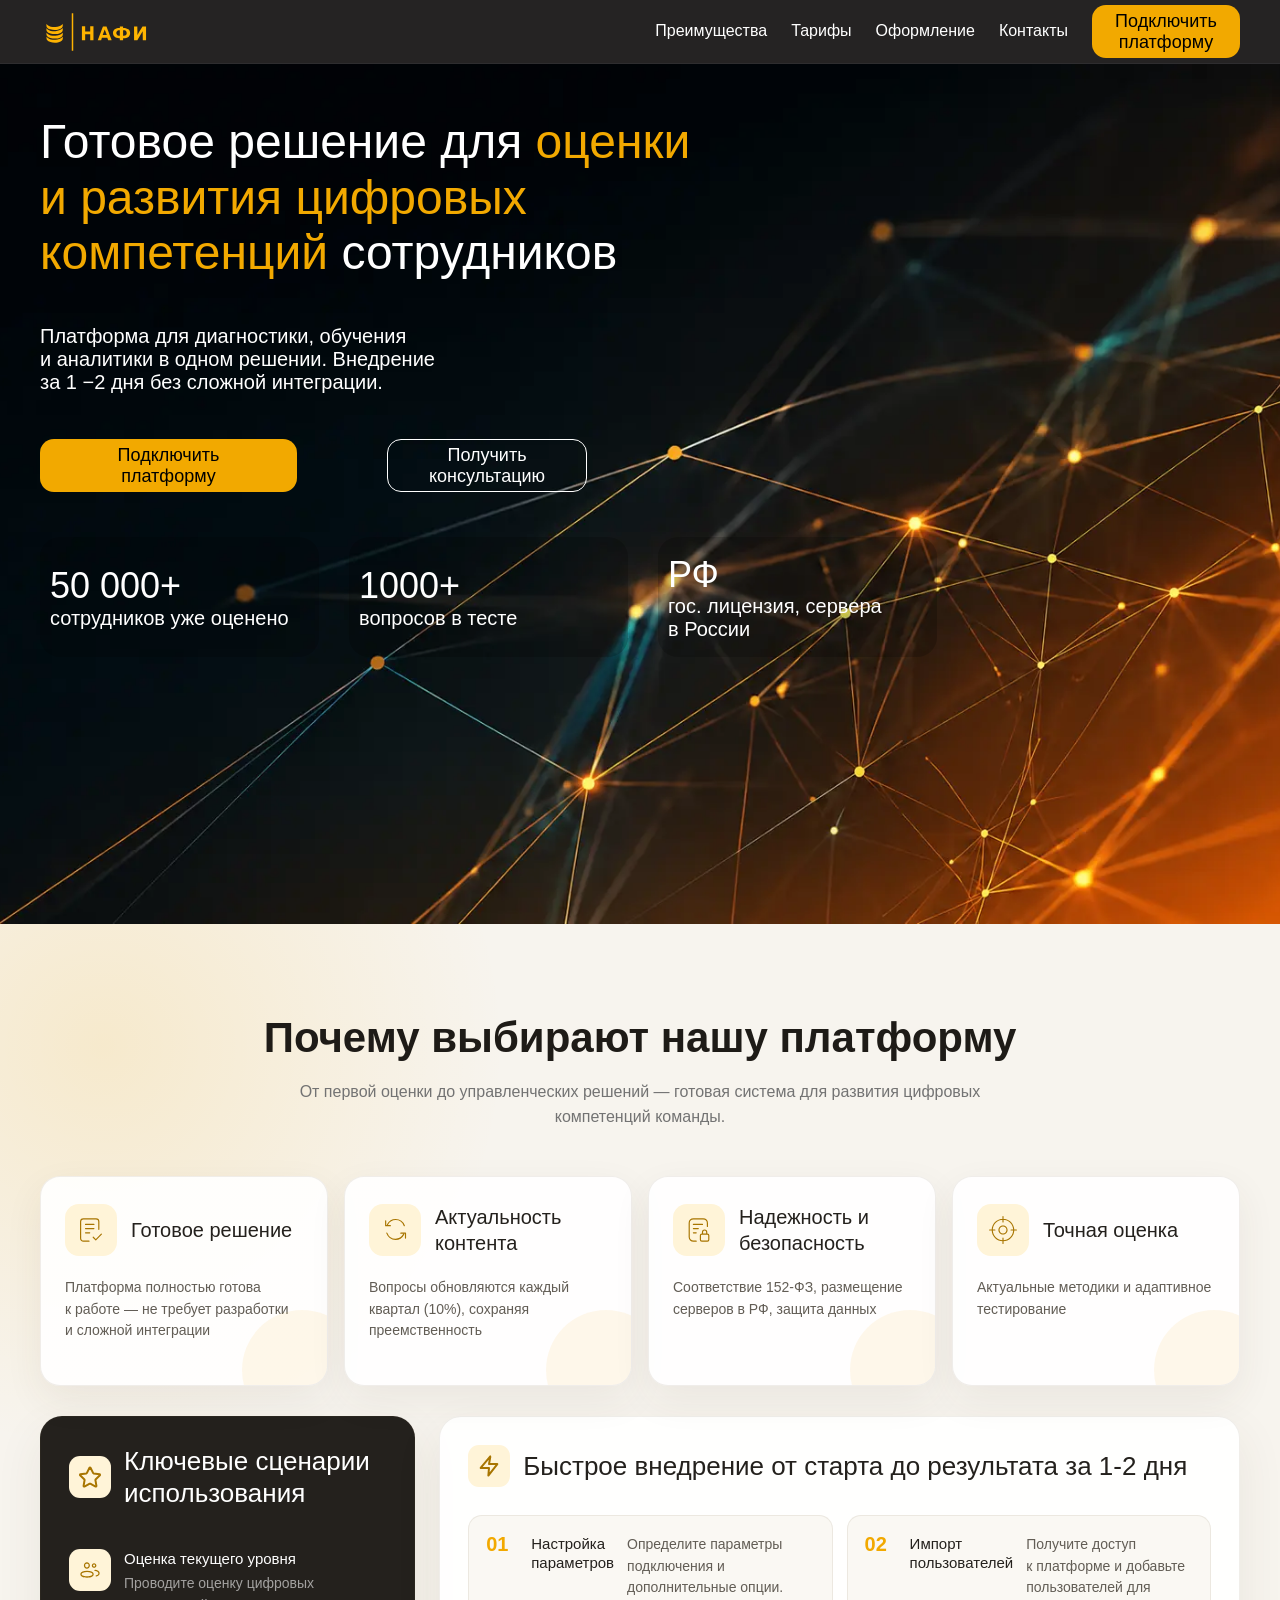
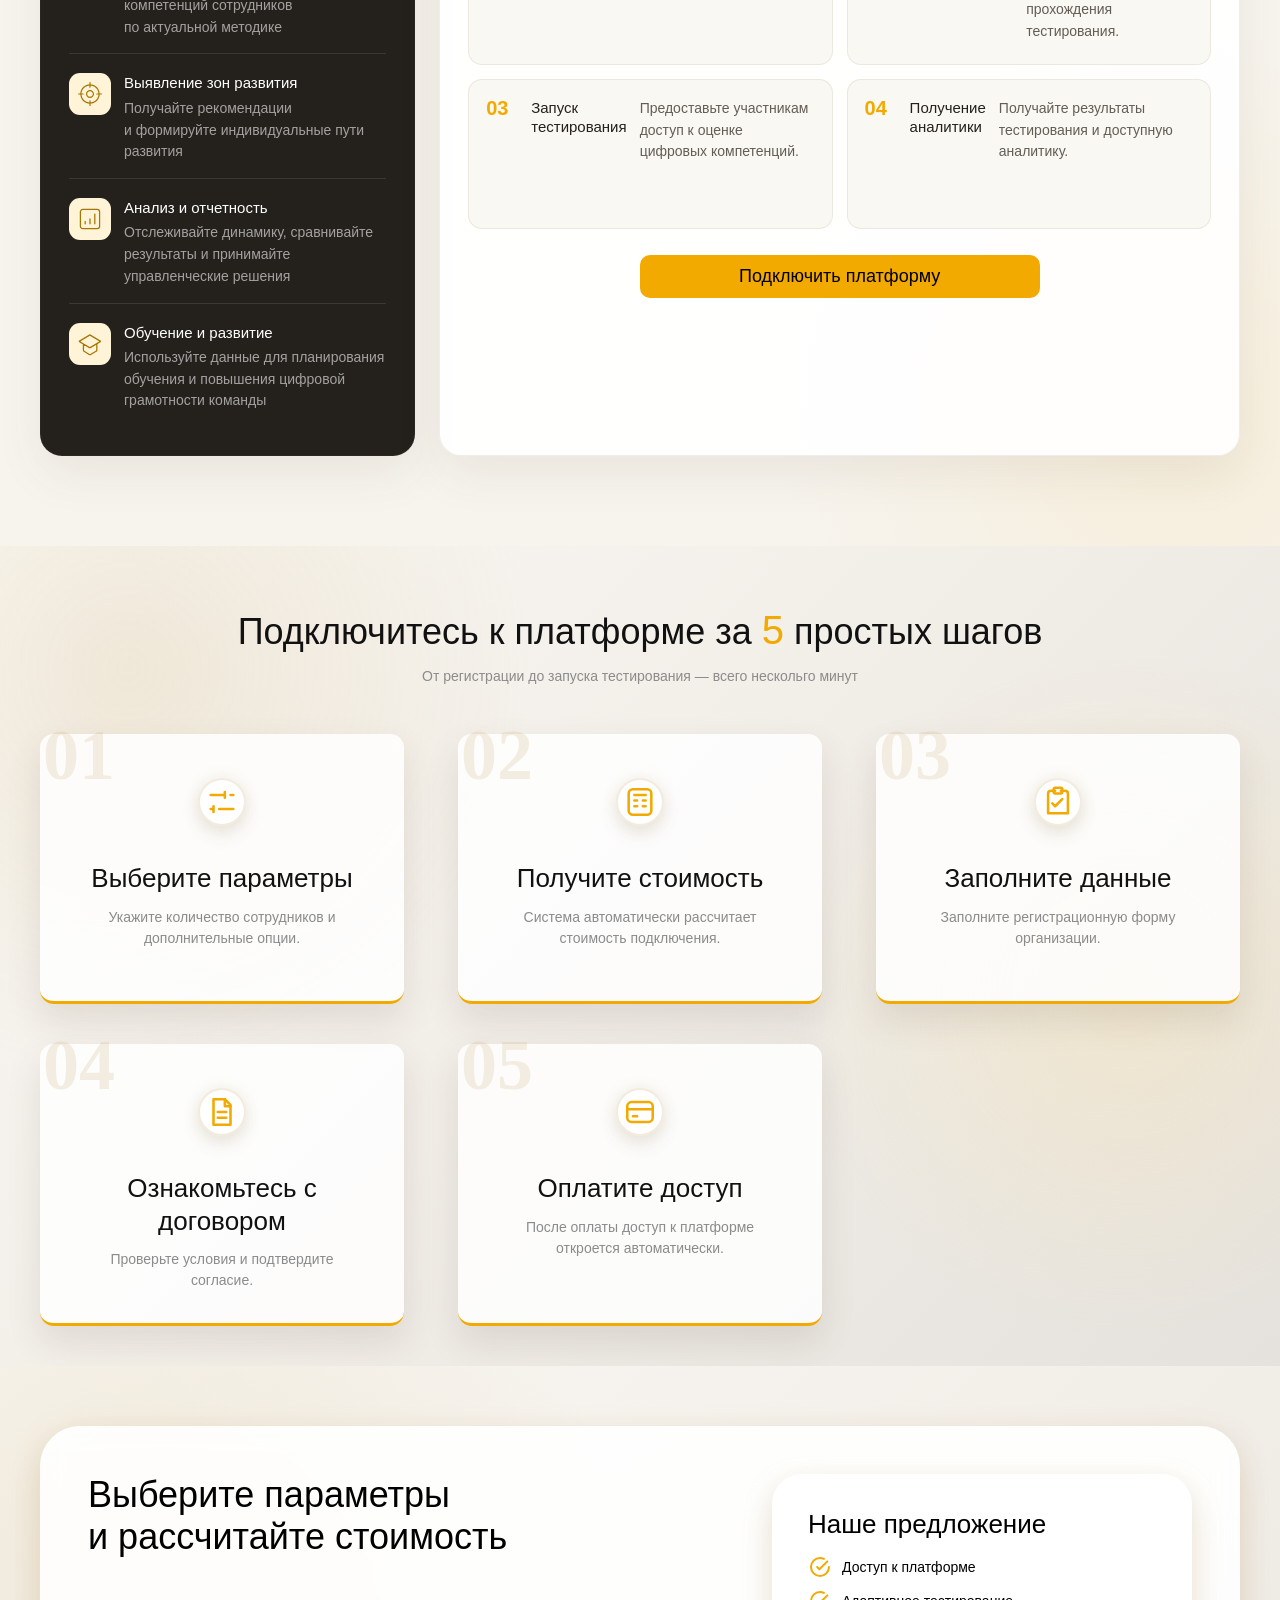
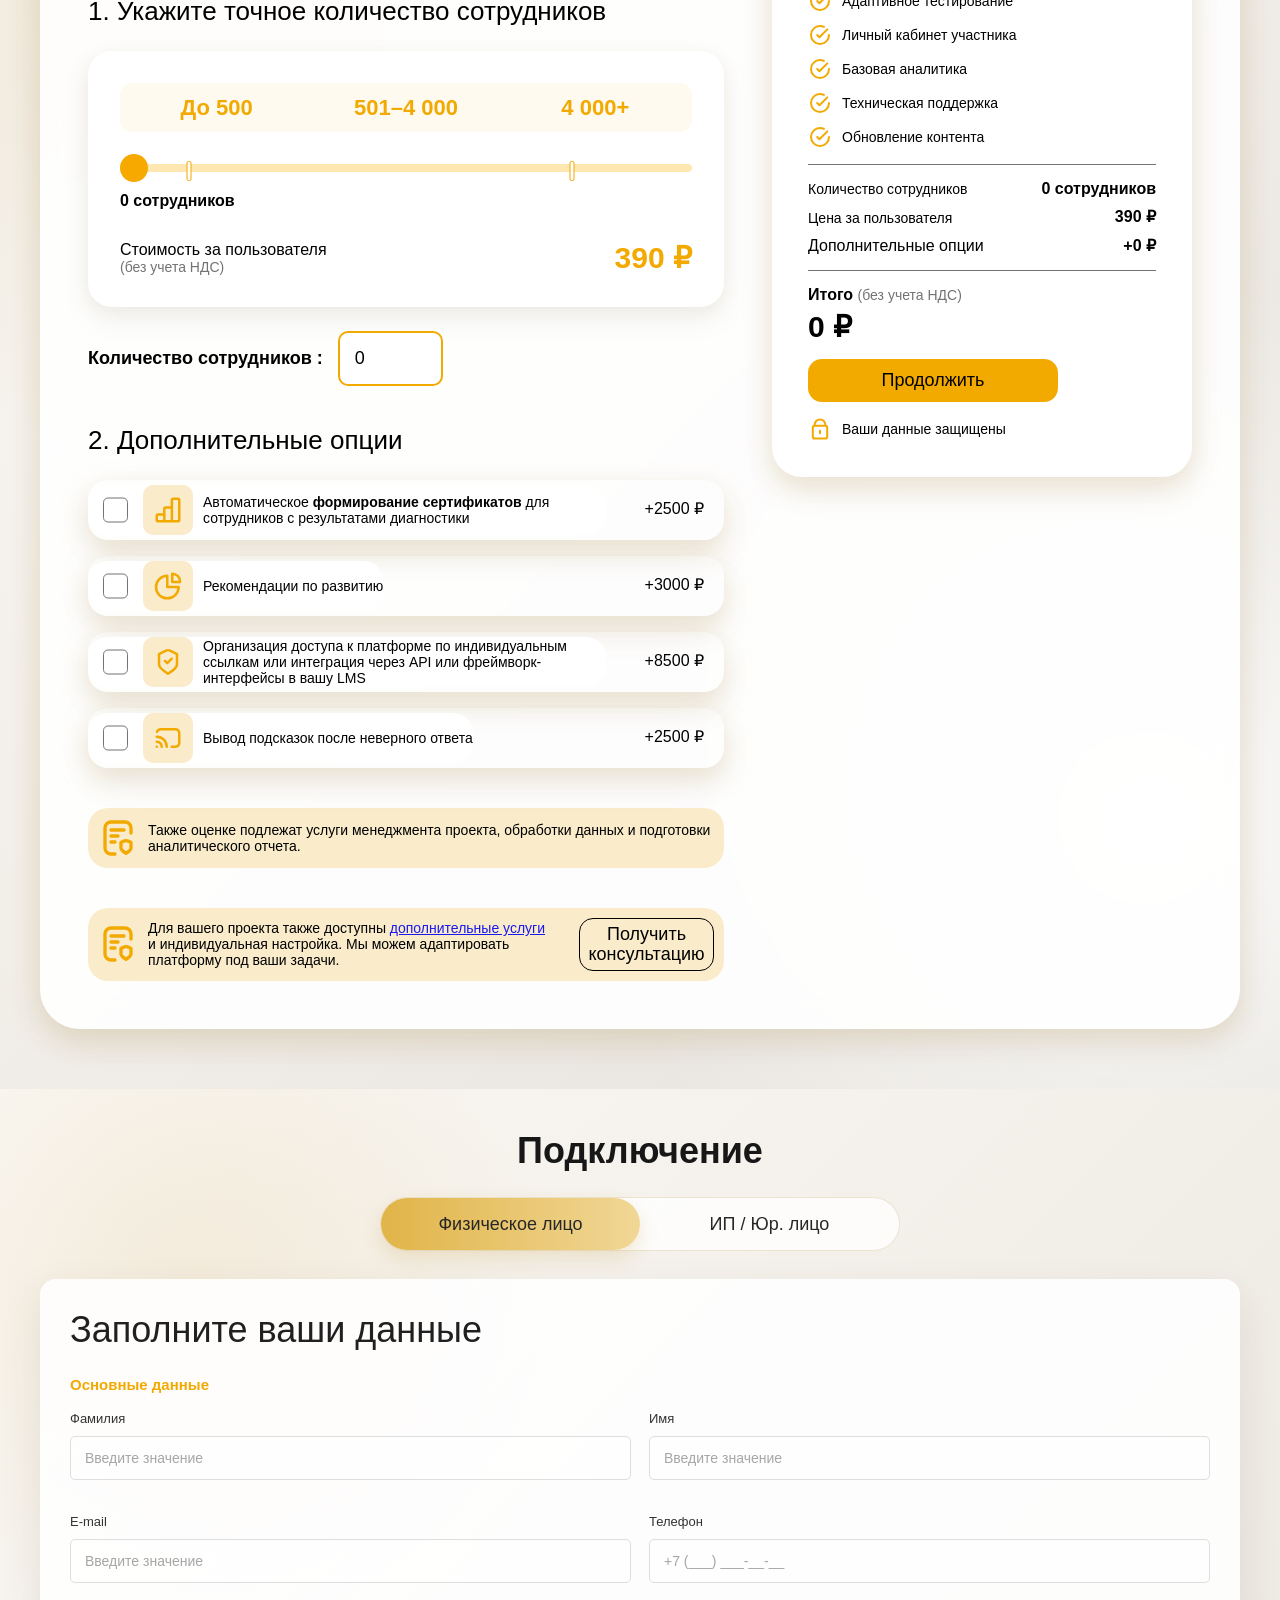
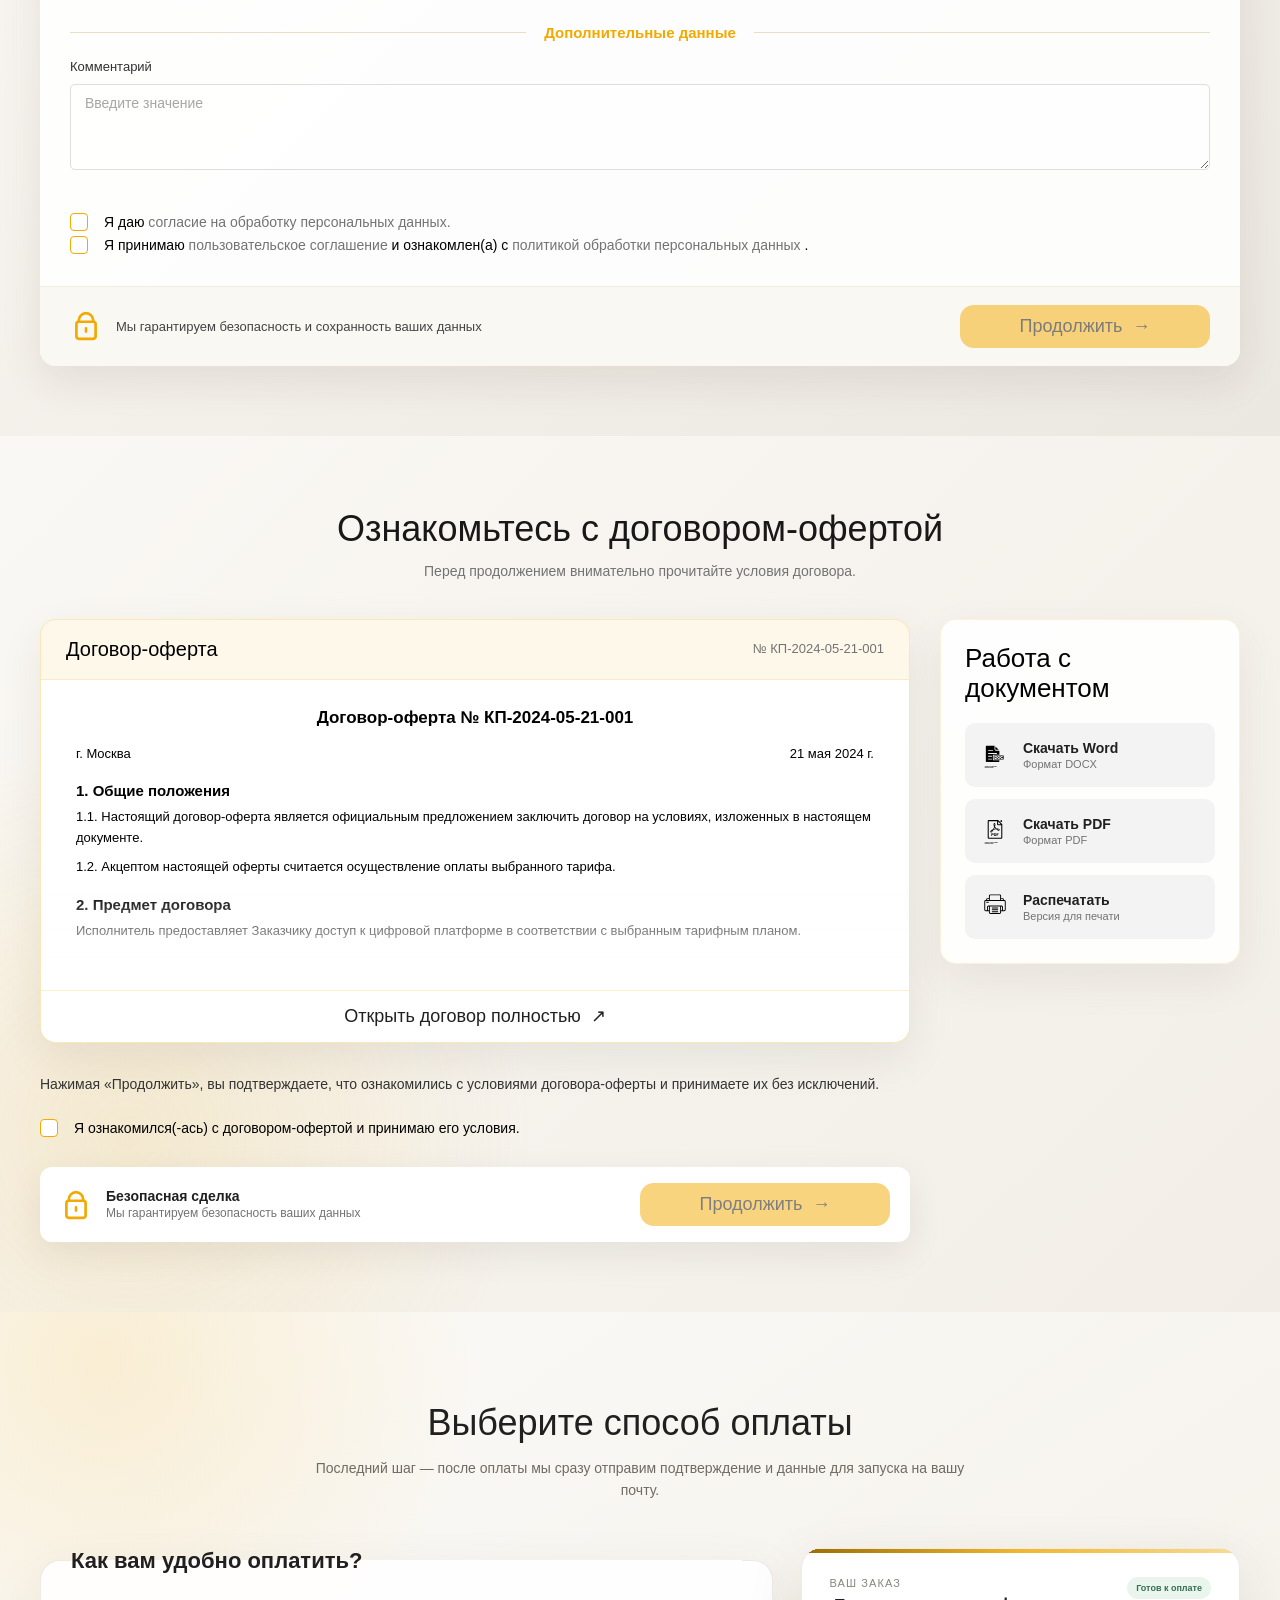
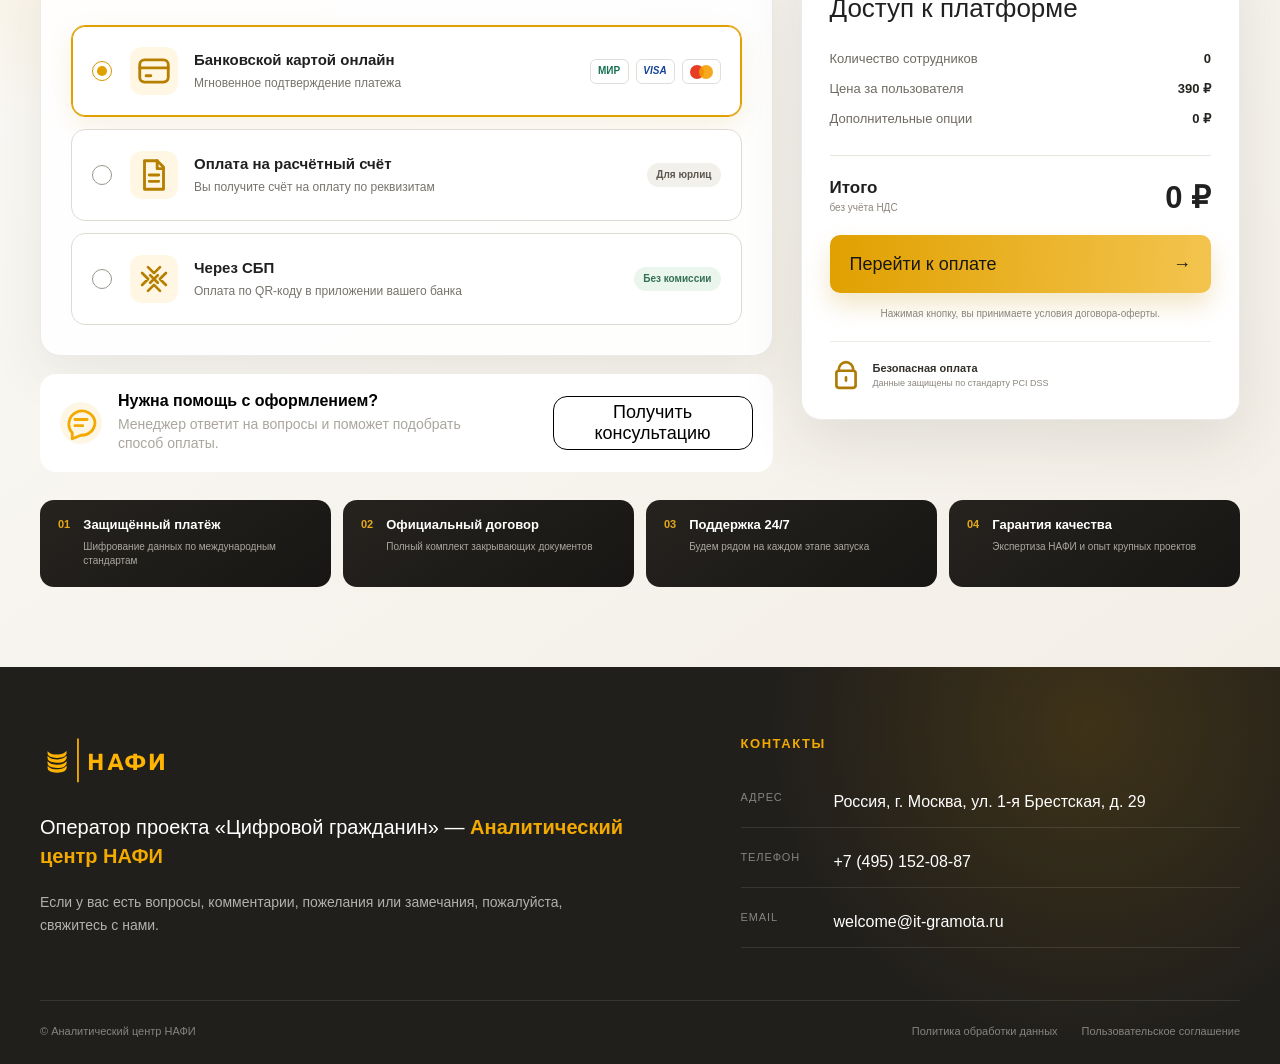
==== commit 3761bc7b: "заменил логотип, поправил адаптив страницы" ====
--- a/nafi-mvp/index.html
+++ b/nafi-mvp/index.html
@@ -2,19 +2,19 @@
 <html lang="ru">
 
 <head>
-  <meta charset="UTF-8" />
-  <meta name="viewport" content="width=device-width, initial-scale=1.0" />
+  <meta charset="UTF-8">
+  <meta name="viewport" content="width=device-width, initial-scale=1.0">
   <meta name="description"
-    content="НАФИ — цифровой продукт для проверки и повышения цифровой грамотности сотрудников. Лендниг для подключения платформы Цифровой гражданин." />
+    content="НАФИ — цифровой продукт для проверки и повышения цифровой грамотности сотрудников. Лендниг для подключения платформы Цифровой гражданин.">
   <title>НАФИ — цифровой гражданин</title>
-  <link rel="stylesheet" href="css/style.css" />
-
-
-  <link rel="icon" type="image/png" href="favicon/favicon-96x96.png" sizes="96x96" />
-  <link rel="icon" type="image/svg+xml" href="favicon/favicon.svg" />
-  <link rel="shortcut icon" href="favicon/favicon.ico" />
-  <link rel="apple-touch-icon" sizes="180x180" href="favicon/apple-touch-icon.png" />
-  <link rel="manifest" href="site.webmanifest" />
+  <link rel="stylesheet" href="css/style.css">
+
+
+  <link rel="icon" type="image/png" href="favicon/favicon-96x96.png" sizes="96x96">
+  <link rel="icon" type="image/svg+xml" href="favicon/favicon.svg">
+  <link rel="shortcut icon" href="favicon/favicon.ico">
+  <link rel="apple-touch-icon" sizes="180x180" href="favicon/apple-touch-icon.png">
+  <link rel="manifest" href="site.webmanifest">
   <script src="js/app.js" defer></script>
 </head>
 
@@ -23,7 +23,9 @@
     <div class="container">
       <div class="header__inner">
         <a class="header__logo-link" href="#home">
-          <img class="header__logo" src="images/logo.png" alt="НАФИ" height="40" width="113">
+          <svg class="header__logo" width="113" height="40" aria-hidden="true">
+            <use xlink:href="images/sprite.svg#logo-nafi"></use>
+          </svg>
         </a>
         <div class="header__right">
           <nav class="nav nav--main" id="main-menu" aria-label="Главная навигация">
@@ -46,6 +48,20 @@
   </header>
   <main>
     <section class="hero" id="home">
+      <picture>
+        <!-- <source media="(max-width: 767px)"
+          srcset="images/bg-hero-mobile.webp 1x, images/bg-hero-mobile@2x.webp 2x" type="image/webp">
+        <source media="(max-width: 767px)"
+          srcset="images/bg-hero-mobile.png 1x, images/bg-hero-mobile@2x.png 2x" type="image/png">
+        <source media="(max-width: 1023px)"
+          srcset="images/bg-hero-tablet.webp 1x, images/bg-hero-tablet@2x.webp 2x" type="image/webp">
+        <source media="(max-width: 1023px)"
+          srcset="images/bg-hero-tablet.png 1x, images/bg-hero-tablet@2x.png 2x" type="image/png"> -->
+        <source srcset="images/bg-hero.webp" type="image/webp">
+        <img class="hero__bg" src="images/bg-hero.png" srcset="images/bg-hero.png" alt="" fetchpriority="high"
+          loading="lazy">
+      </picture>
+
       <div class="container">
         <div class="hero__content">
           <h1 class="hero__title">Готовое решение для <span class="hero__color"> оценки и&nbsp;развития цифровых
@@ -330,9 +346,9 @@
               </p>
             </li>
           </ol>
-          <div class="steps__preview">
+          <!-- <div class="steps__preview">
             <img class="steps__image" src="images/laptop-platform.png" alt="Интерфейс платформы на ноутбуке">
-          </div>
+          </div> -->
         </div>
       </div>
     </section>
@@ -357,10 +373,10 @@
                 </div>
 
                 <div class="calculator-range">
-                  <input class="calculator-range__input" type="range" min="1" max="5000" step="1" value="1250">
+                  <input class="calculator-range__input" type="range" min="0" max="5000" step="1" value="0">
                   <div class="calculator-range__marks" aria-hidden="true">
-                    <span class="calculator-range__mark" style="--mark-position: 10%"></span>
-                    <span class="calculator-range__mark" style="--mark-position: 80%"></span>
+                    <span class="calculator-range__mark" style="--mark-position: 12%"></span>
+                    <span class="calculator-range__mark" style="--mark-position: 79%"></span>
                   </div>
                   <div class="calculator-range__tooltip">
                     <span class="calculator-range__value"></span>
@@ -381,7 +397,7 @@
                 <label class="calculator-employees__label" for="employees">
                   Количество сотрудников :
                 </label>
-                <input class="calculator-employees__input" type="number" min="1" max="5000" value="1250" id="employees">
+                <input class="calculator-employees__input" type="number" min="0" max="5000" value="0" id="employees">
               </div>
             </div>
             <div class="calculator__step">
@@ -400,13 +416,13 @@
                       <svg class="checkbox__icon" width="48" height="48" aria-hidden="true">
                         <use xlink:href="images/sprite.svg#icon-calculator-checkbox-1"></use>
                       </svg>
-                      <div class="checkbox__info">
+                      <span class="checkbox__info">
 
                         <span class="checkbox__description">
                           Автоматическое<span class="checkbox__text-bold">
                             формирование сертификатов</span> для сотрудников с&nbsp;результатами диагностики
                         </span>
-                      </div>
+                      </span>
                     </label>
                     <span class="checkbox__price">+2500 ₽</span>
                   </div>
@@ -422,9 +438,9 @@
                       <svg class="checkbox__icon" width="48" height="48" aria-hidden="true">
                         <use xlink:href="images/sprite.svg#icon-calculator-checkbox-2"></use>
                       </svg>
-                      <div class="checkbox__info">
+                      <span class="checkbox__info">
                         <span class="checkbox__description">Рекомендации по&nbsp;развитию</span>
-                      </div>
+                      </span>
                     </label>
                     <span class="checkbox__price">+3000 ₽</span>
                   </div>
@@ -441,12 +457,12 @@
                       <svg class="checkbox__icon" width="48" height="48" aria-hidden="true">
                         <use xlink:href="images/sprite.svg#icon-calculator-checkbox-3"></use>
                       </svg>
-                      <div class="checkbox__info">
-                        <span class="checkbox___description">
+                      <span class="checkbox__info">
+                        <span class="checkbox__description">
                           Организация доступа к&nbsp;платформе по&nbsp;индивидуальным ссылкам или интеграция через API
                           или фреймворк-интерфейсы в&nbsp;вашу LMS
                         </span>
-                      </div>
+                      </span>
                     </label>
                     <span class="checkbox__price">+8500 ₽</span>
                   </div>
@@ -462,9 +478,9 @@
                       <svg class="checkbox__icon" width="48" height="48" aria-hidden="true">
                         <use xlink:href="images/sprite.svg#icon-calculator-checkbox-4"></use>
                       </svg>
-                      <div class="checkbox__info">
+                      <span class="checkbox__info">
                         <span class="checkbox__description">Вывод подсказок после неверного ответа</span>
-                      </div>
+                      </span>
                     </label>
                     <span class="checkbox__price">+2500 ₽</span>
                   </div>
@@ -594,21 +610,13 @@
 
         <!-- Переключатель форм -->
         <div class="connection__switcher" role="tablist">
-          <button class="connection__switch connection__switch--active" type="button" role="tab" aria-selected="true"
-            aria-controls="person-form" data-form="person">
-            <span class="connection__switch-icon" aria-hidden="true">
-              <!-- SVG физического лица -->
-            </span>
-
+          <button class="connection__switch connection__switch--active" id="person-tab" type="button" role="tab"
+            aria-selected="true" aria-controls="person-form" data-form="person">
             Физическое лицо
           </button>
 
-          <button class="connection__switch" type="button" role="tab" aria-selected="false" aria-controls="company-form"
-            data-form="company">
-            <span class="connection__switch-icon" aria-hidden="true">
-              <!-- SVG компании -->
-            </span>
-
+          <button class="connection__switch" id="company-tab" type="button" role="tab" aria-selected="false"
+            aria-controls="company-form" data-form="company" tabindex="-1">
             ИП / Юр. лицо
           </button>
         </div>
@@ -619,7 +627,7 @@
 
             <!-- Физическое лицо -->
             <form class="connection-form connection-form--person connection-form--active" id="person-form" action="#"
-              method="post">
+              method="post" role="tabpanel" aria-labelledby="person-tab">
               <div class="connection-form__body">
                 <h2 class="connection-form__title">
                   Заполните ваши данные
@@ -656,7 +664,7 @@
                       <span class="custom-input__text">Телефон</span>
 
                       <input class="custom-input__input" type="tel" name="person-phone" placeholder="+7 (___) ___-__-__"
-                        autocomplete="tel" required>
+                        inputmode="numeric" pattern="[0-9]{11}" maxlength="11" autocomplete="tel" data-phone required>
                     </label>
                   </div>
                 </fieldset>
@@ -734,7 +742,8 @@
             </form>
 
             <!-- ИП / юридическое лицо -->
-            <form class="connection-form connection-form--company" id="company-form" action="#" method="post" hidden>
+            <form class="connection-form connection-form--company" id="company-form" action="#" method="post"
+              role="tabpanel" aria-labelledby="company-tab" hidden>
               <div class="connection-form__body connection-form__body--company">
 
                 <fieldset class="connection-form__fieldset connection-form__company-details">
@@ -795,8 +804,8 @@
                       <label class="custom-input__label">
                         <span class="custom-input__text">Телефон</span>
 
-                        <input class="custom-input__input" type="tel" name="company-phone"
-                          placeholder="+7 (___) ___-__-__" autocomplete="tel" required>
+                        <input class="custom-input__input" type="tel" name="person-phone" placeholder="+7 (___) ___-__-__"
+                        inputmode="numeric" pattern="[0-9]{11}" maxlength="11" autocomplete="tel" data-phone required>
                       </label>
                     </div>
 
@@ -806,7 +815,7 @@
                       <span class="custom-input__text">Юридический адрес</span>
 
                       <input class="custom-input__input" type="text" name="company-address"
-                        placeholder="Введите значение" autocomplete="street-address" required>
+                        placeholder="Введите значение" required>
                     </label>
                   </div>
                 </fieldset>
@@ -850,8 +859,8 @@
                       <label class="custom-input__label">
                         <span class="custom-input__text">Телефон</span>
 
-                        <input class="custom-input__input" type="tel" name="contact-phone"
-                          placeholder="+7 (___) ___-__-__" autocomplete="tel" required>
+                        <input class="custom-input__input" type="tel" name="person-phone" placeholder="+7 (___) ___-__-__"
+                        inputmode="numeric" pattern="[0-9]{11}" maxlength="11" autocomplete="tel" data-phone required>
                       </label>
                     </div>
 
@@ -879,9 +888,9 @@
                 </fieldset>
 
                 <div class="checkbox checkbox--agreement connection-form__agreement">
-                  <label class="checkbox__label" for="personal-data-consent">
-                    <input class="checkbox__input visually-hidden" id="personals-data-consent"
-                      name="personal-data-consent" type="checkbox" required>
+                  <label class="checkbox__label" for="company-personal-data-consent">
+                    <input class="checkbox__input visually-hidden" id="company-personal-data-consent"
+                      name="company-personal-data-consent" type="checkbox" required>
 
                     <svg class="checkbox__icon-check" aria-hidden="true">
                       <use xlink:href="images/sprite.svg#icon-checkbox-check"></use>
@@ -897,9 +906,9 @@
                 </div>
 
                 <div class="checkbox checkbox--agreement connection-form__agreement">
-                  <label class="checkbox__label" for="user-agreement">
-                    <input class="checkbox__input visually-hidden" id="users-agreement" name="users-agreement"
-                      type="checkbox" required>
+                  <label class="checkbox__label" for="company-user-agreement">
+                    <input class="checkbox__input visually-hidden" id="company-user-agreement"
+                      name="company-user-agreement" type="checkbox" required>
 
                     <svg class="checkbox__icon-check" aria-hidden="true">
                       <use xlink:href="images/sprite.svg#icon-checkbox-check"></use>
@@ -1103,7 +1112,7 @@
                   <strong>Банковской картой онлайн</strong>
                   <small>Мгновенное подтверждение платежа</small>
                 </span>
-                <span class="payment-method__badges" aria-label="Поддерживаются карты МИР, Visa и Mastercard">
+                <span class="payment-method__badges">
                   <span class="payment-method__badge payment-method__badge--mir">МИР</span>
                   <span class="payment-method__badge">VISA</span>
                   <span class="payment-method__mastercard" aria-hidden="true"></span>
@@ -1235,7 +1244,7 @@
               </svg>
             </span>
             <span><strong>Доступ к платформе активен</strong><small>Можно начинать работу прямо сейчас</small></span>
-            <a class="payment-success__cabinet" href="#home">Перейти в личный кабинет <span
+            <a class="payment-success__cabinet" href="https://it-gramota.ru/">Перейти в личный кабинет <span
                 aria-hidden="true">→</span></a>
           </div>
 
@@ -1367,8 +1376,8 @@
               </label>
               <label class="custom-input__label">
                 <span class="custom-input__text">Телефон</span>
-                <input class="custom-input__input" type="tel" name="consultation-phone" placeholder="+7 (___) ___-__-__"
-                  autocomplete="tel" required>
+                <input class="custom-input__input" type="tel" name="person-phone" placeholder="+7 (___) ___-__-__"
+                        inputmode="numeric" pattern="[0-9]{11}" maxlength="11" autocomplete="tel" data-phone required>
               </label>
             </div>
 
@@ -1791,7 +1800,9 @@
       <div class="footer__main">
         <div class="footer__intro">
           <a class="footer__logo-link" href="#home" aria-label="НАФИ — на главную">
-            <img class="footer__logo" src="images/logo.png" alt="НАФИ" width="113" height="40">
+            <svg class="footer__logo" width="113" height="40" aria-hidden="true">
+              <use xlink:href="images/sprite.svg#logo-nafi"></use>
+            </svg>
           </a>
           <p class="footer__operator">Оператор проекта «Цифровой гражданин» — <strong>Аналитический центр НАФИ</strong>
           </p>
--- a/nafi-mvp/css/style.css
+++ b/nafi-mvp/css/style.css
@@ -451,6 +451,7 @@
   border-bottom: 1px solid rgba(148, 163, 184, 0.08);
 }
 .header__inner {
+  padding: 5px 0;
   display: flex;
   align-items: center;
   justify-content: space-between;
@@ -580,10 +581,17 @@
 .hero {
   min-height: calc(100vh - 40px);
   padding: 50px 0;
-  background-image: url("../images/bg-hero.png");
+  position: relative;
+}
+.hero__bg {
+  position: absolute;
+  left: 0;
+  top: 0;
+  z-index: -2;
   background-repeat: no-repeat;
-  background-position: center;
-  background-size: cover;
+  height: 100%;
+  width: 100%;
+  overflow: hidden;
 }
 .hero__content {
   display: flex;
@@ -711,6 +719,7 @@
 }
 @media (max-width: 767px) {
   .btn {
+    width: 100%;
     padding: 10px;
   }
 }
@@ -759,6 +768,17 @@
   padding: 10px 60px;
   font-weight: 500;
   font-size: 18px;
+}
+@media (max-width: 1023px) {
+  .btn--total {
+    width: 300px;
+    margin: 0 auto;
+  }
+}
+@media (max-width: 767px) {
+  .btn--total {
+    width: 100%;
+  }
 }
 
 .platform {
@@ -1022,6 +1042,10 @@
   .platform__wrap--col {
     min-height: 0;
   }
+  .platform__btn {
+    width: 100%;
+    margin: 0 auto;
+  }
 }
 
 .calculator {
@@ -1143,6 +1167,12 @@
     padding: 18px;
     border-radius: 20px;
   }
+  .calculator__title {
+    font-size: 26px;
+  }
+  .calculator__subtitle {
+    font-size: 15px;
+  }
   .calculator__content {
     gap: 30px;
   }
@@ -1285,8 +1315,8 @@
   position: absolute;
   top: 50%;
   left: var(--mark-position);
-  width: 3px;
-  height: 16px;
+  width: 5px;
+  height: 20px;
   background: #ffffff;
   border: 1px solid #F2A900;
   border-radius: 2px;
@@ -1335,6 +1365,14 @@
   transform: translateY(0);
   transition: 2s ease-in;
   padding: 5px 20px 5px 0px;
+}
+@media (max-width: 425px) {
+  .checkbox {
+    padding: 10px 20px 10px 0;
+    flex-direction: column;
+    justify-content: center;
+    align-items: start;
+  }
 }
 .checkbox__label:has(.checkbox__input:checked)::after {
   background: #F2A900;
@@ -1434,6 +1472,20 @@
   border: 1px solid #737373;
   transition: border ease-in 0.3s, background-color ease-in 0.3s;
 }
+@media (max-width: 767px) {
+  .checkbox__label::after {
+    width: 20px;
+    height: 20px;
+  }
+}
+@media (max-width: 425px) {
+  .checkbox__label {
+    width: 100%;
+    align-items: start;
+    flex-direction: column;
+    justify-content: center;
+  }
+}
 .checkbox__icon-check {
   position: absolute;
   left: 13px;
@@ -1446,6 +1498,13 @@
   opacity: 0;
   transition: opacity ease-in 0.3s;
 }
+@media (max-width: 767px) {
+  .checkbox__icon-check {
+    left: 15px;
+    width: 20px;
+    height: 20px;
+  }
+}
 .checkbox__icon {
   display: flex;
   align-items: center;
@@ -1481,6 +1540,11 @@
   justify-content: end;
   min-width: 80px;
 }
+@media (max-width: 425px) {
+  .checkbox__price {
+    padding: 0 0 0 55px;
+  }
+}
 
 .summary {
   position: relative;
@@ -1488,7 +1552,7 @@
   flex-direction: column;
   gap: 15px;
   position: sticky;
-  top: 30px;
+  top: 63px;
   align-self: start;
   padding: 36px;
   border-radius: 30px;
@@ -1724,6 +1788,7 @@
   font-size: 14px;
 }
 .result__value {
+  text-align: right;
   margin: 0;
   font-weight: 600;
   font-size: 16px;
@@ -1816,7 +1881,7 @@
 }
 .steps__wrapper {
   display: grid;
-  grid-template-columns: minmax(0, 2fr) minmax(360px, 1fr);
+  grid-template-columns: 1fr;
   align-items: center;
   gap: 40px;
 }
@@ -1854,20 +1919,6 @@
 }
 @media (max-width: 1023px) {
   .steps__preview {
-    display: none;
-  }
-}
-.steps__image {
-  position: absolute;
-  bottom: 10px;
-  right: 0;
-  z-index: 1;
-  display: block;
-  max-width: 620px;
-  height: auto;
-}
-@media (max-width: 1023px) {
-  .steps__image {
     display: none;
   }
 }
@@ -2064,16 +2115,6 @@
 .connection__switch:focus-visible {
   outline: 2px solid #F2A900;
   outline-offset: 3px;
-}
-.connection__switch-icon {
-  display: flex;
-  width: 22px;
-  height: 22px;
-  color: #F2A900;
-}
-.connection__switch-icon svg {
-  width: 100%;
-  height: 100%;
 }
 .connection__content {
   display: grid;
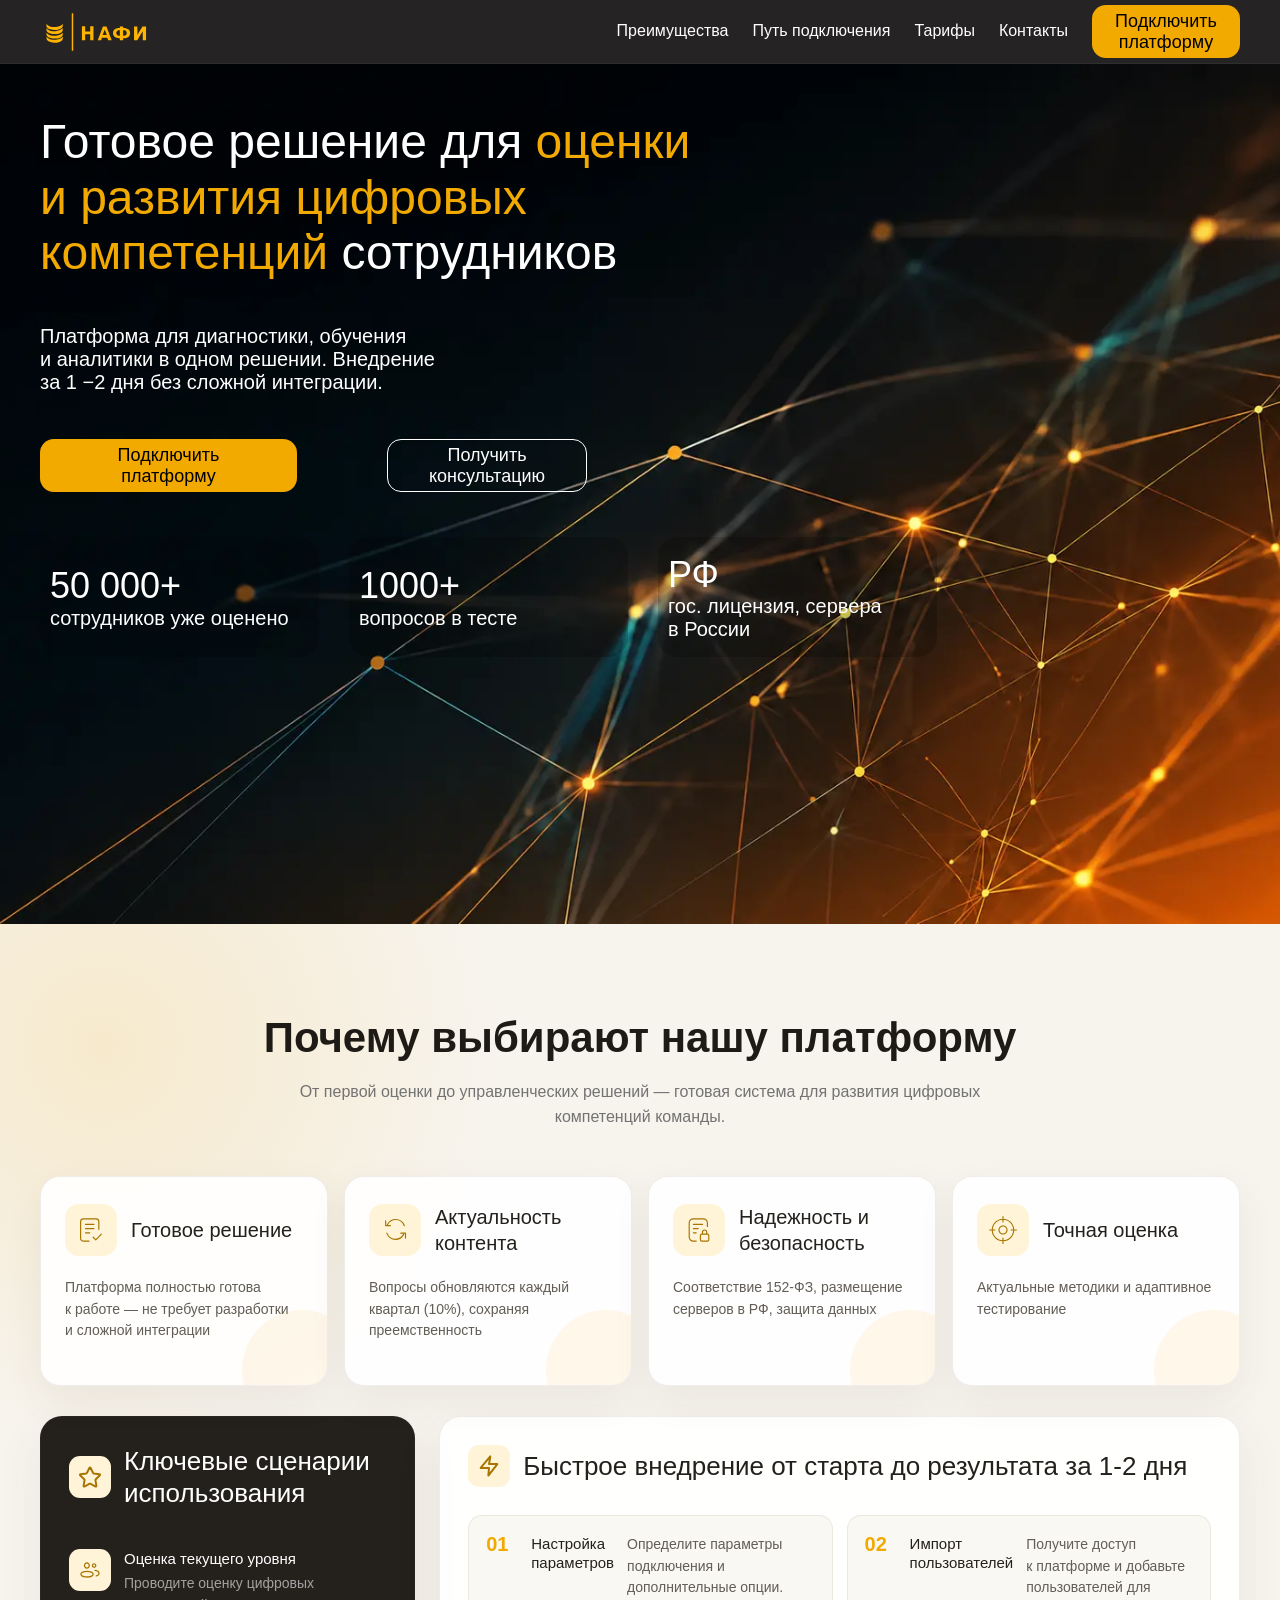
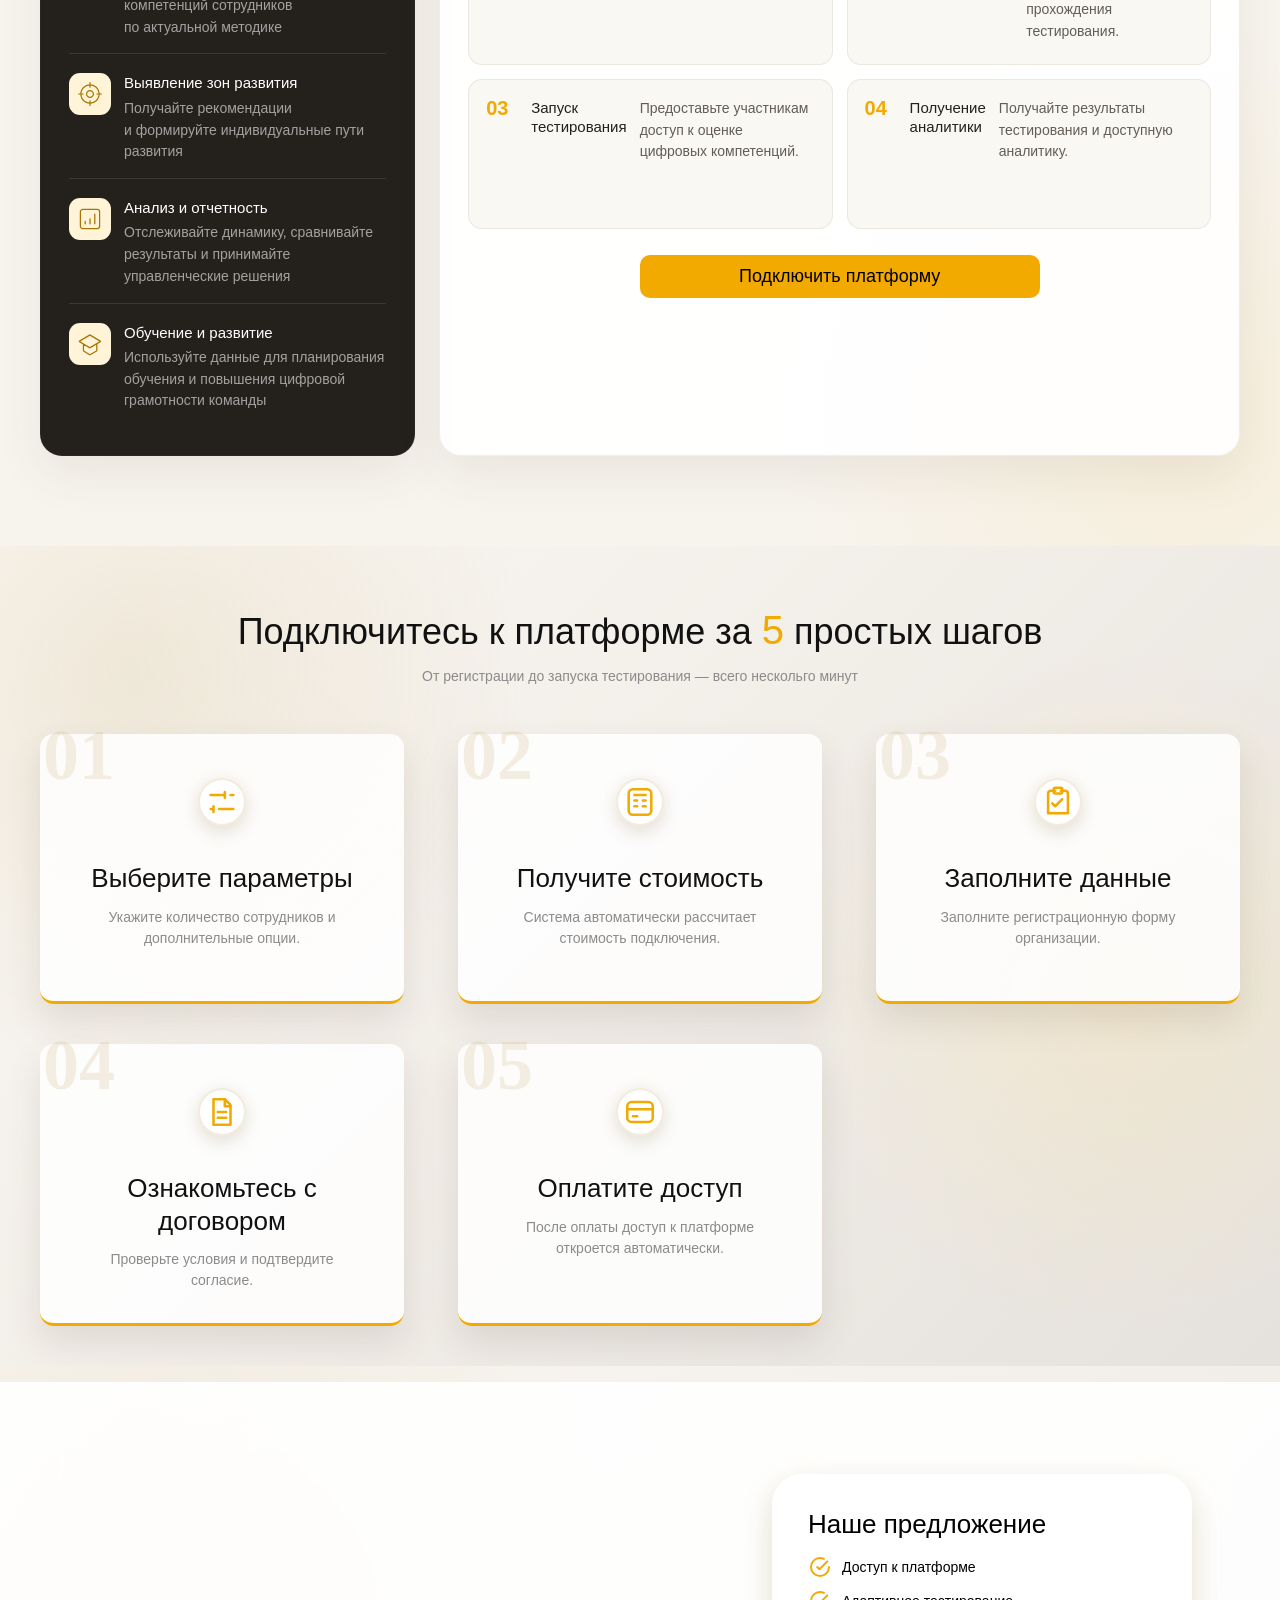
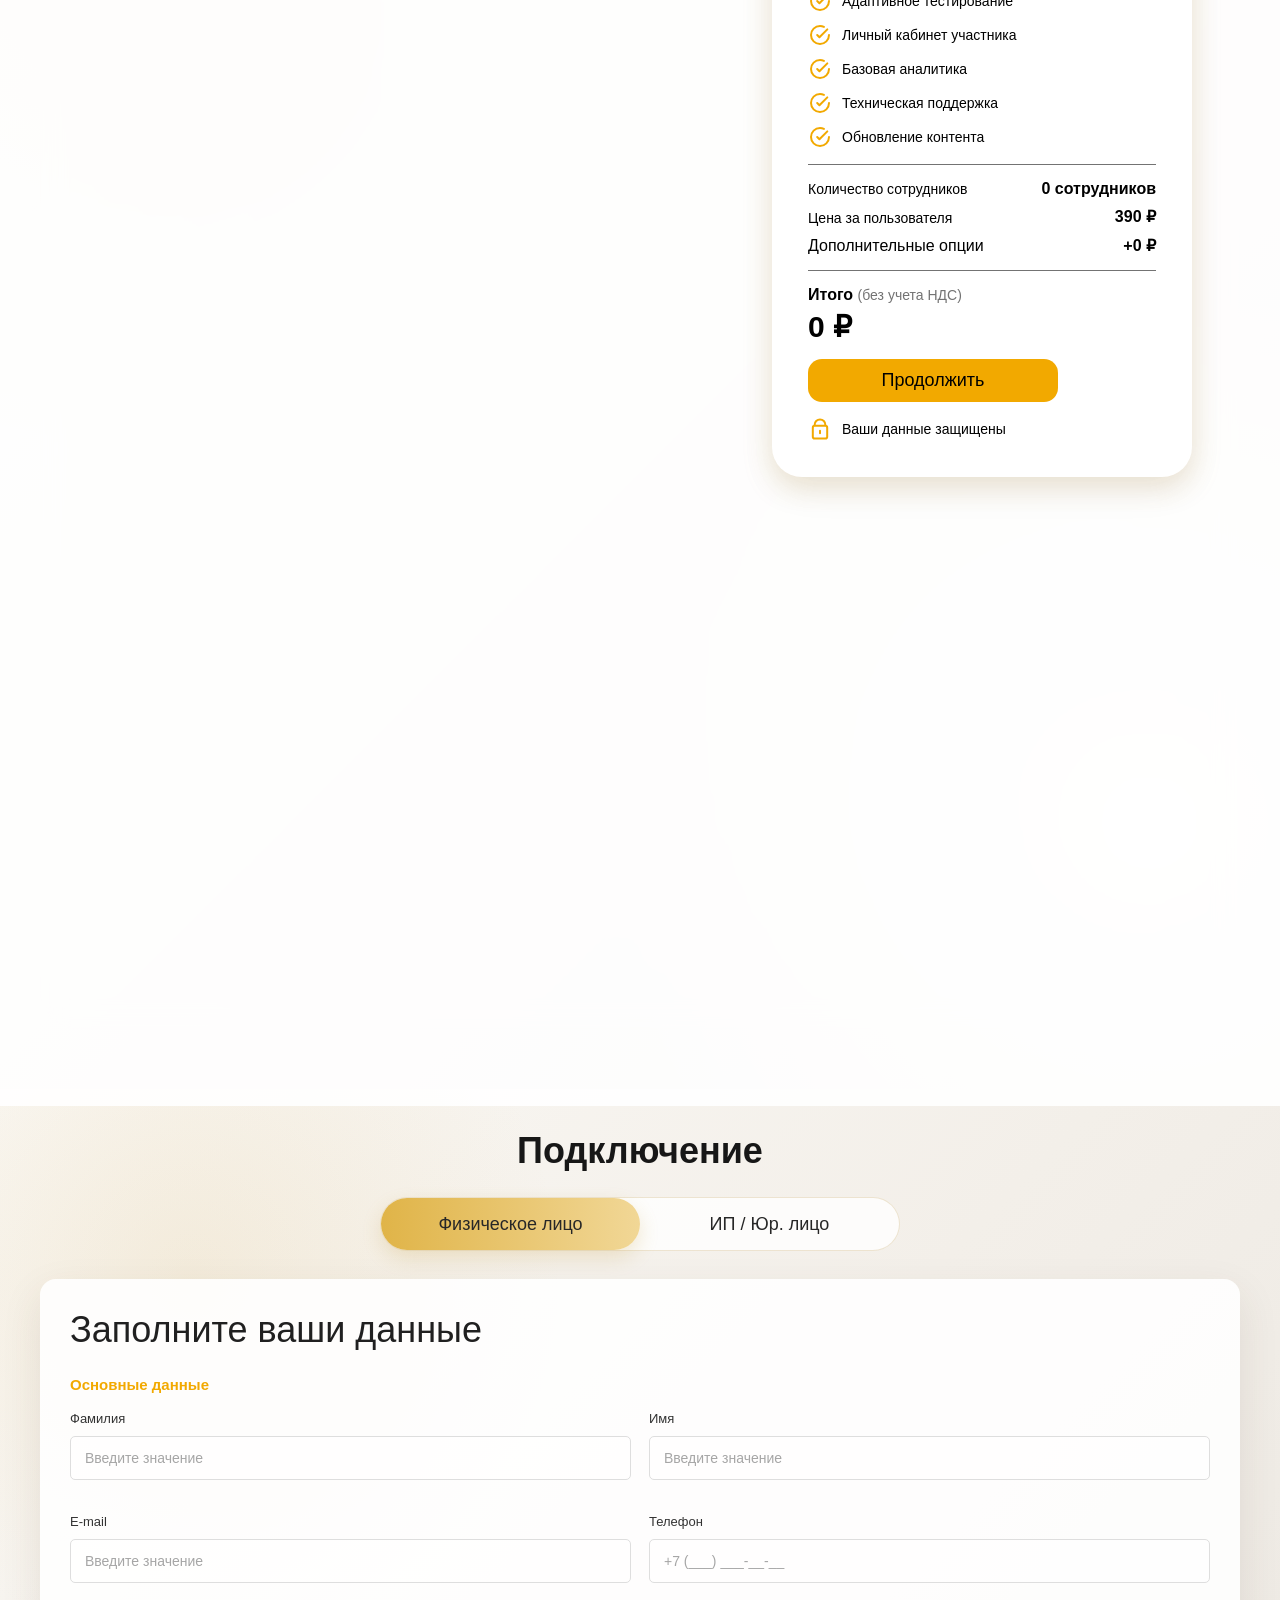
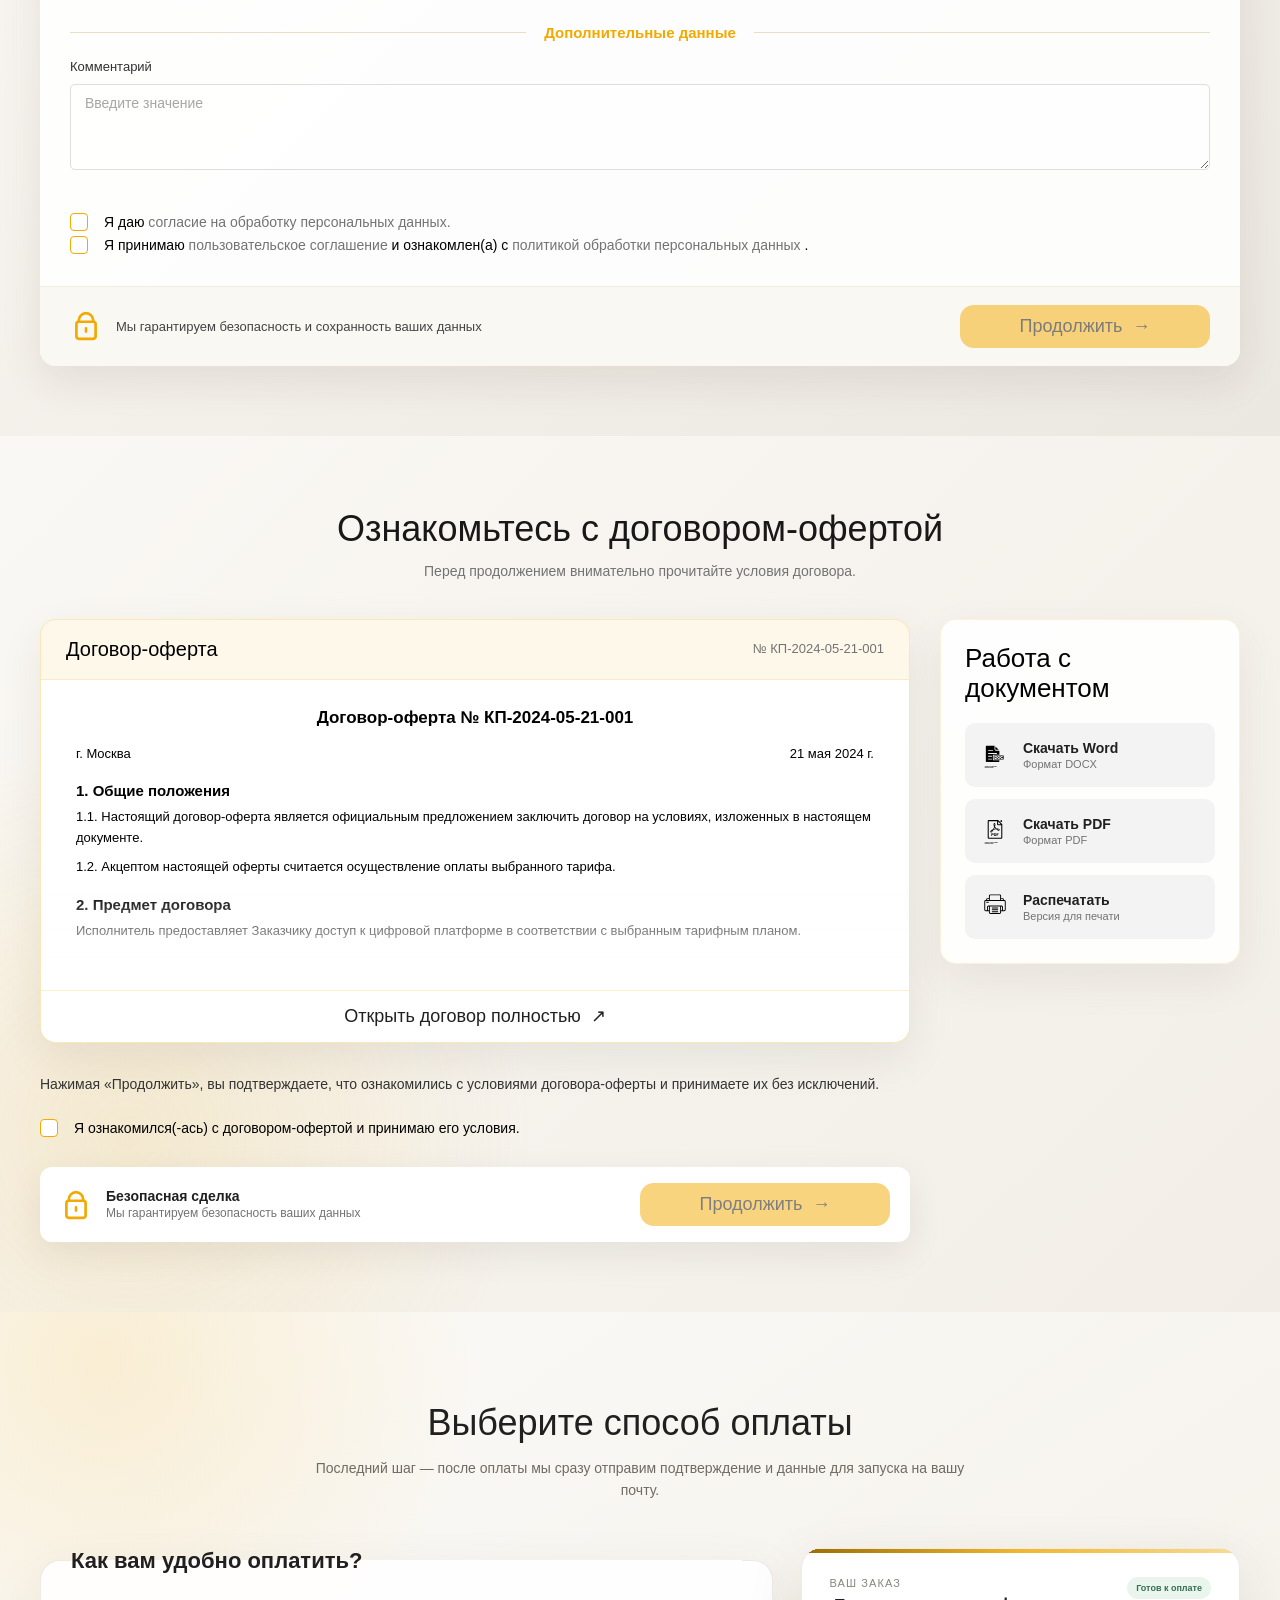
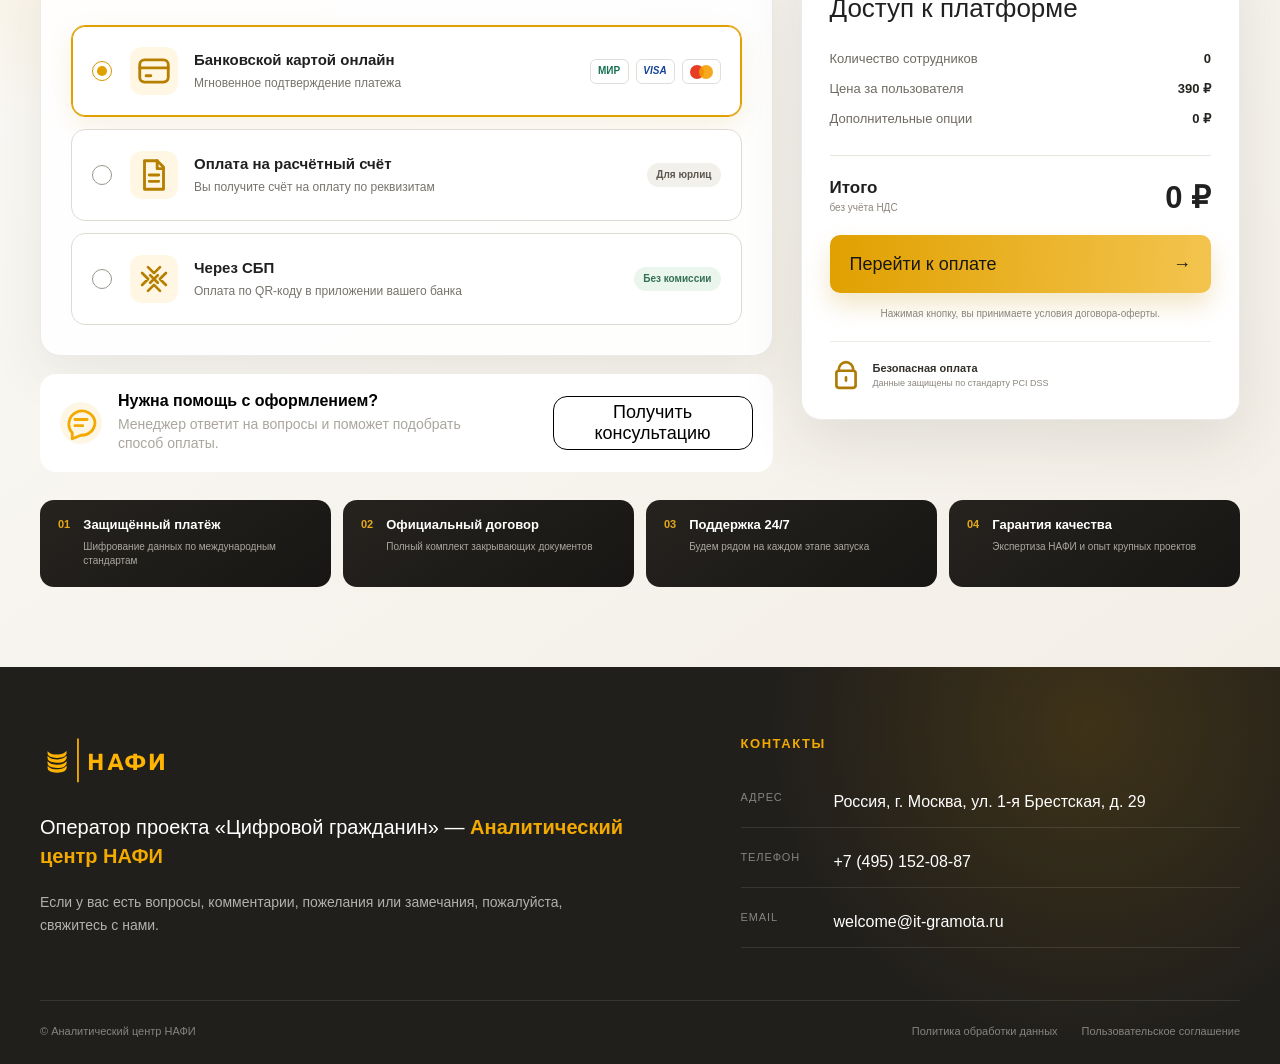
==== commit 17777d3b: "исправил ошибки, кнопка и поле ввода телефона" ====
--- a/nafi-mvp/index.html
+++ b/nafi-mvp/index.html
@@ -30,8 +30,8 @@
         <div class="header__right">
           <nav class="nav nav--main" id="main-menu" aria-label="Главная навигация">
             <a class="nav__link" href="#advantages">Преимущества</a>
+            <a class="nav__link" href="#steps">Путь подключения</a>
             <a class="nav__link" href="#calculator">Тарифы</a>
-            <a class="nav__link" href="#connection">Оформление</a>
             <a class="nav__link" href="#footer">Контакты</a>
             <button class="btn" type="button" aria-label="Подключить платформу" data-go-calculator>Подключить
               платформу</button>
@@ -276,7 +276,7 @@
         </div>
       </div>
     </section>
-    <section class="steps">
+    <section class="steps" id="steps">
       <div class="container">
         <div class="steps__header">
           <h2 class="steps__title">
@@ -662,9 +662,9 @@
 
                     <label class="custom-input__label">
                       <span class="custom-input__text">Телефон</span>
-
                       <input class="custom-input__input" type="tel" name="person-phone" placeholder="+7 (___) ___-__-__"
-                        inputmode="numeric" pattern="[0-9]{11}" maxlength="11" autocomplete="tel" data-phone required>
+                        inputmode="tel" pattern="\+[1-9][0-9]{7,14}" maxlength="16" autocomplete="tel" data-phone
+                        required>
                     </label>
                   </div>
                 </fieldset>
@@ -805,7 +805,8 @@
                         <span class="custom-input__text">Телефон</span>
 
                         <input class="custom-input__input" type="tel" name="person-phone" placeholder="+7 (___) ___-__-__"
-                        inputmode="numeric" pattern="[0-9]{11}" maxlength="11" autocomplete="tel" data-phone required>
+                        inputmode="tel" pattern="\+[1-9][0-9]{7,14}" maxlength="16" autocomplete="tel" data-phone
+                        required>
                       </label>
                     </div>
 
@@ -860,7 +861,8 @@
                         <span class="custom-input__text">Телефон</span>
 
                         <input class="custom-input__input" type="tel" name="person-phone" placeholder="+7 (___) ___-__-__"
-                        inputmode="numeric" pattern="[0-9]{11}" maxlength="11" autocomplete="tel" data-phone required>
+                        inputmode="tel" pattern="\+[1-9][0-9]{7,14}" maxlength="16" autocomplete="tel" data-phone
+                        required>
                       </label>
                     </div>
 
@@ -1377,7 +1379,8 @@
               <label class="custom-input__label">
                 <span class="custom-input__text">Телефон</span>
                 <input class="custom-input__input" type="tel" name="person-phone" placeholder="+7 (___) ___-__-__"
-                        inputmode="numeric" pattern="[0-9]{11}" maxlength="11" autocomplete="tel" data-phone required>
+                        inputmode="tel" pattern="\+[1-9][0-9]{7,14}" maxlength="16" autocomplete="tel" data-phone
+                        required>
               </label>
             </div>
 
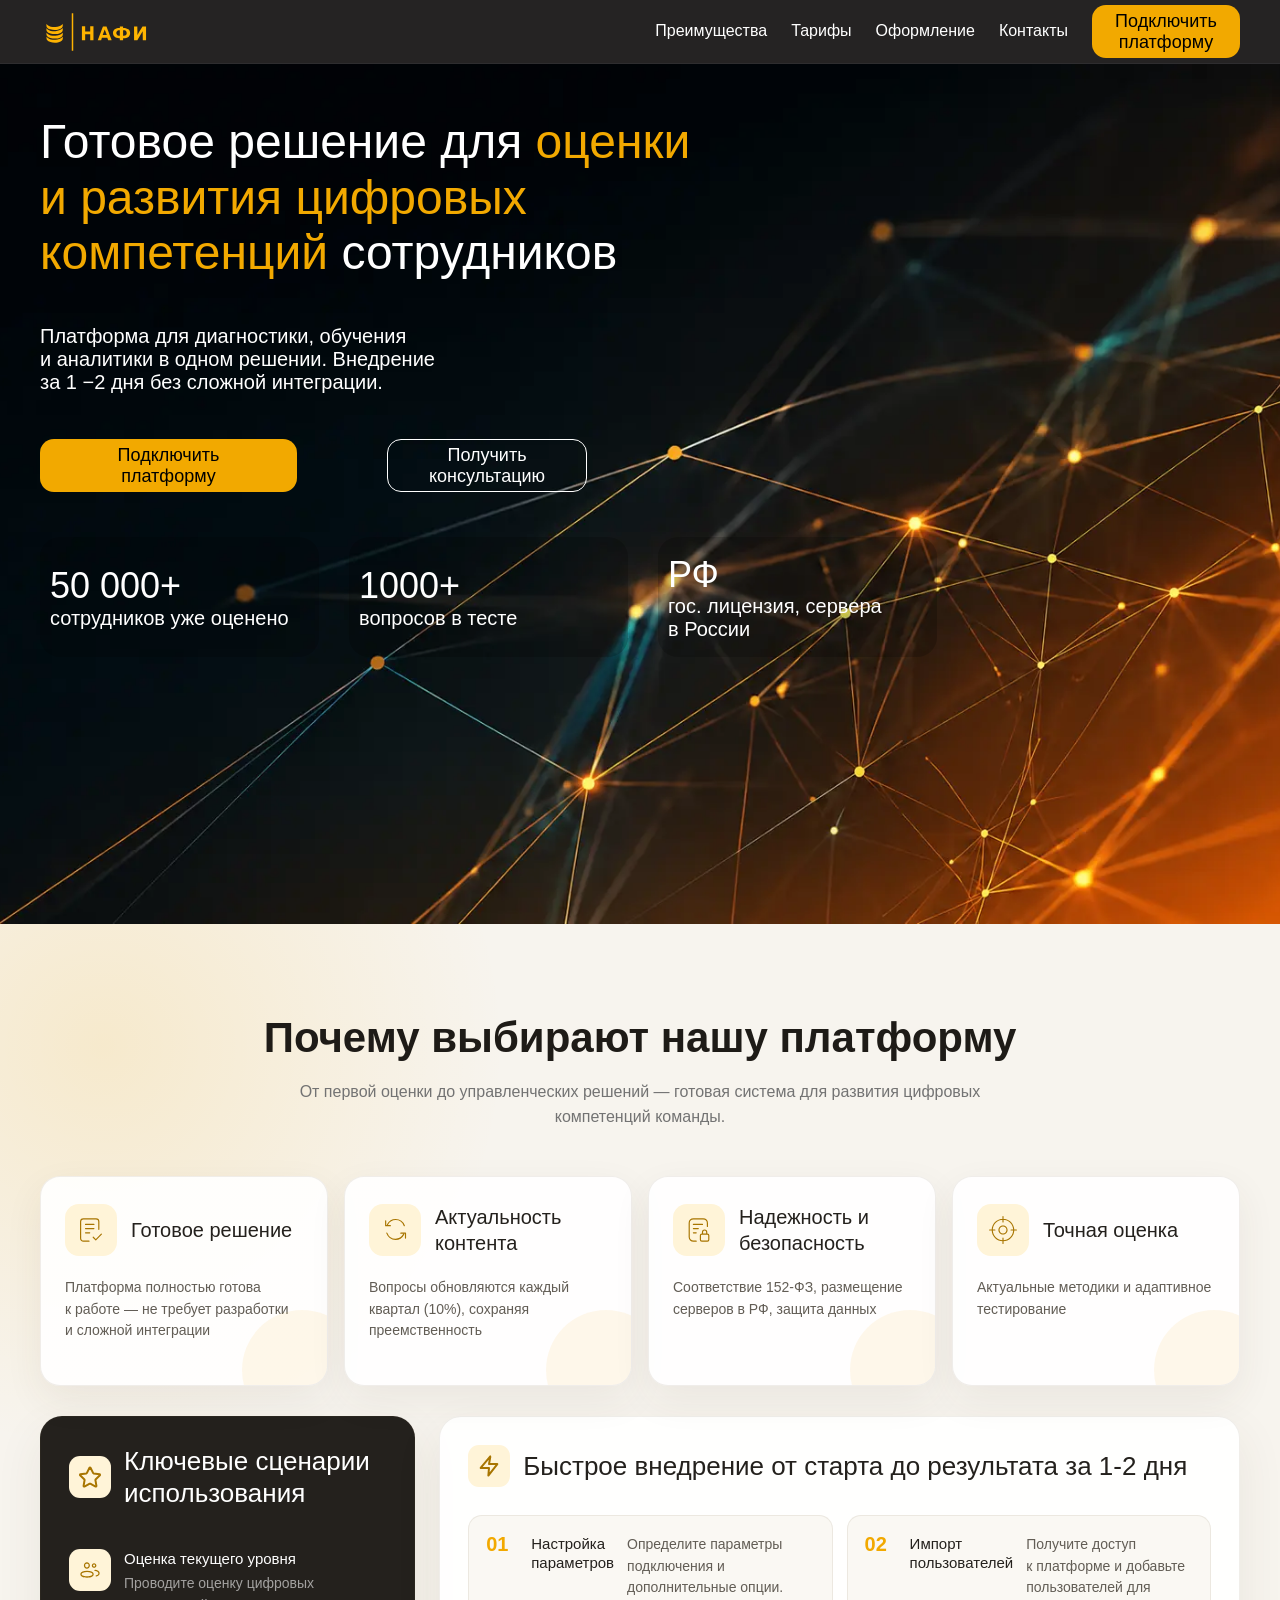
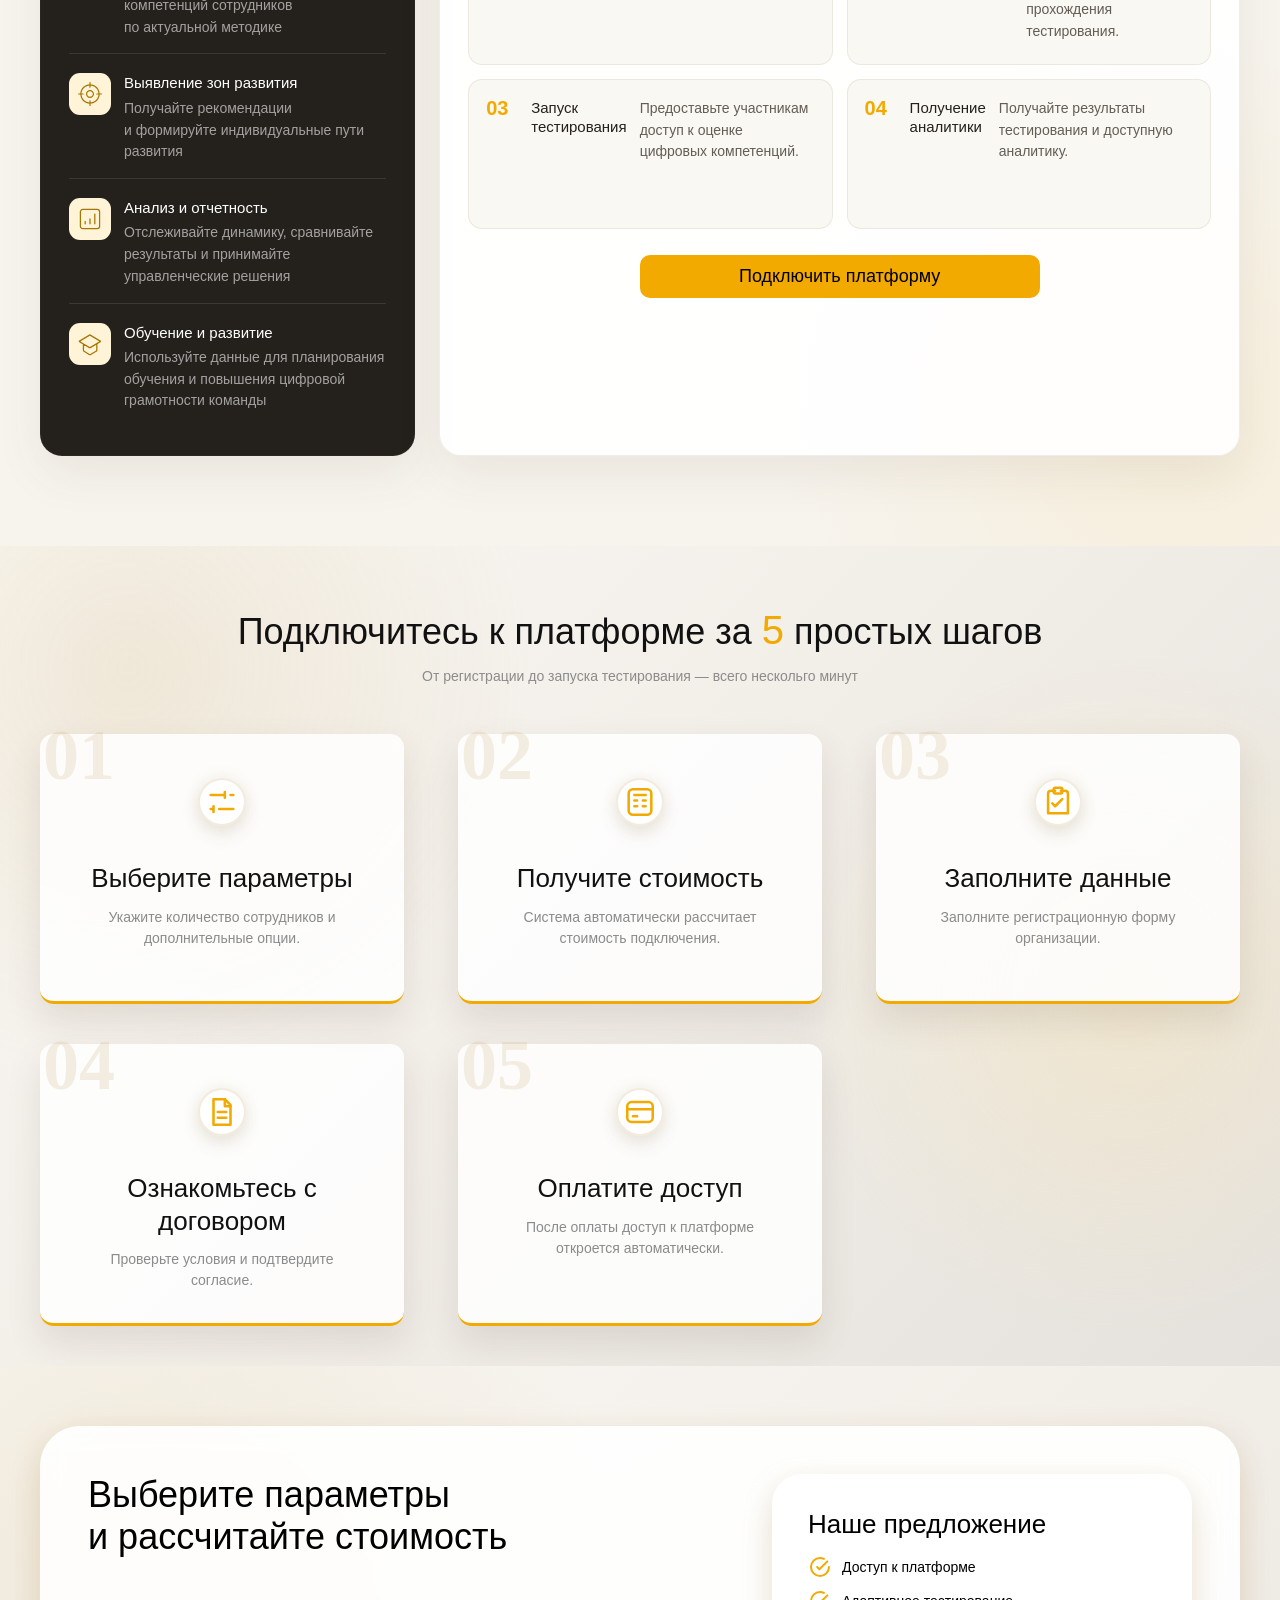
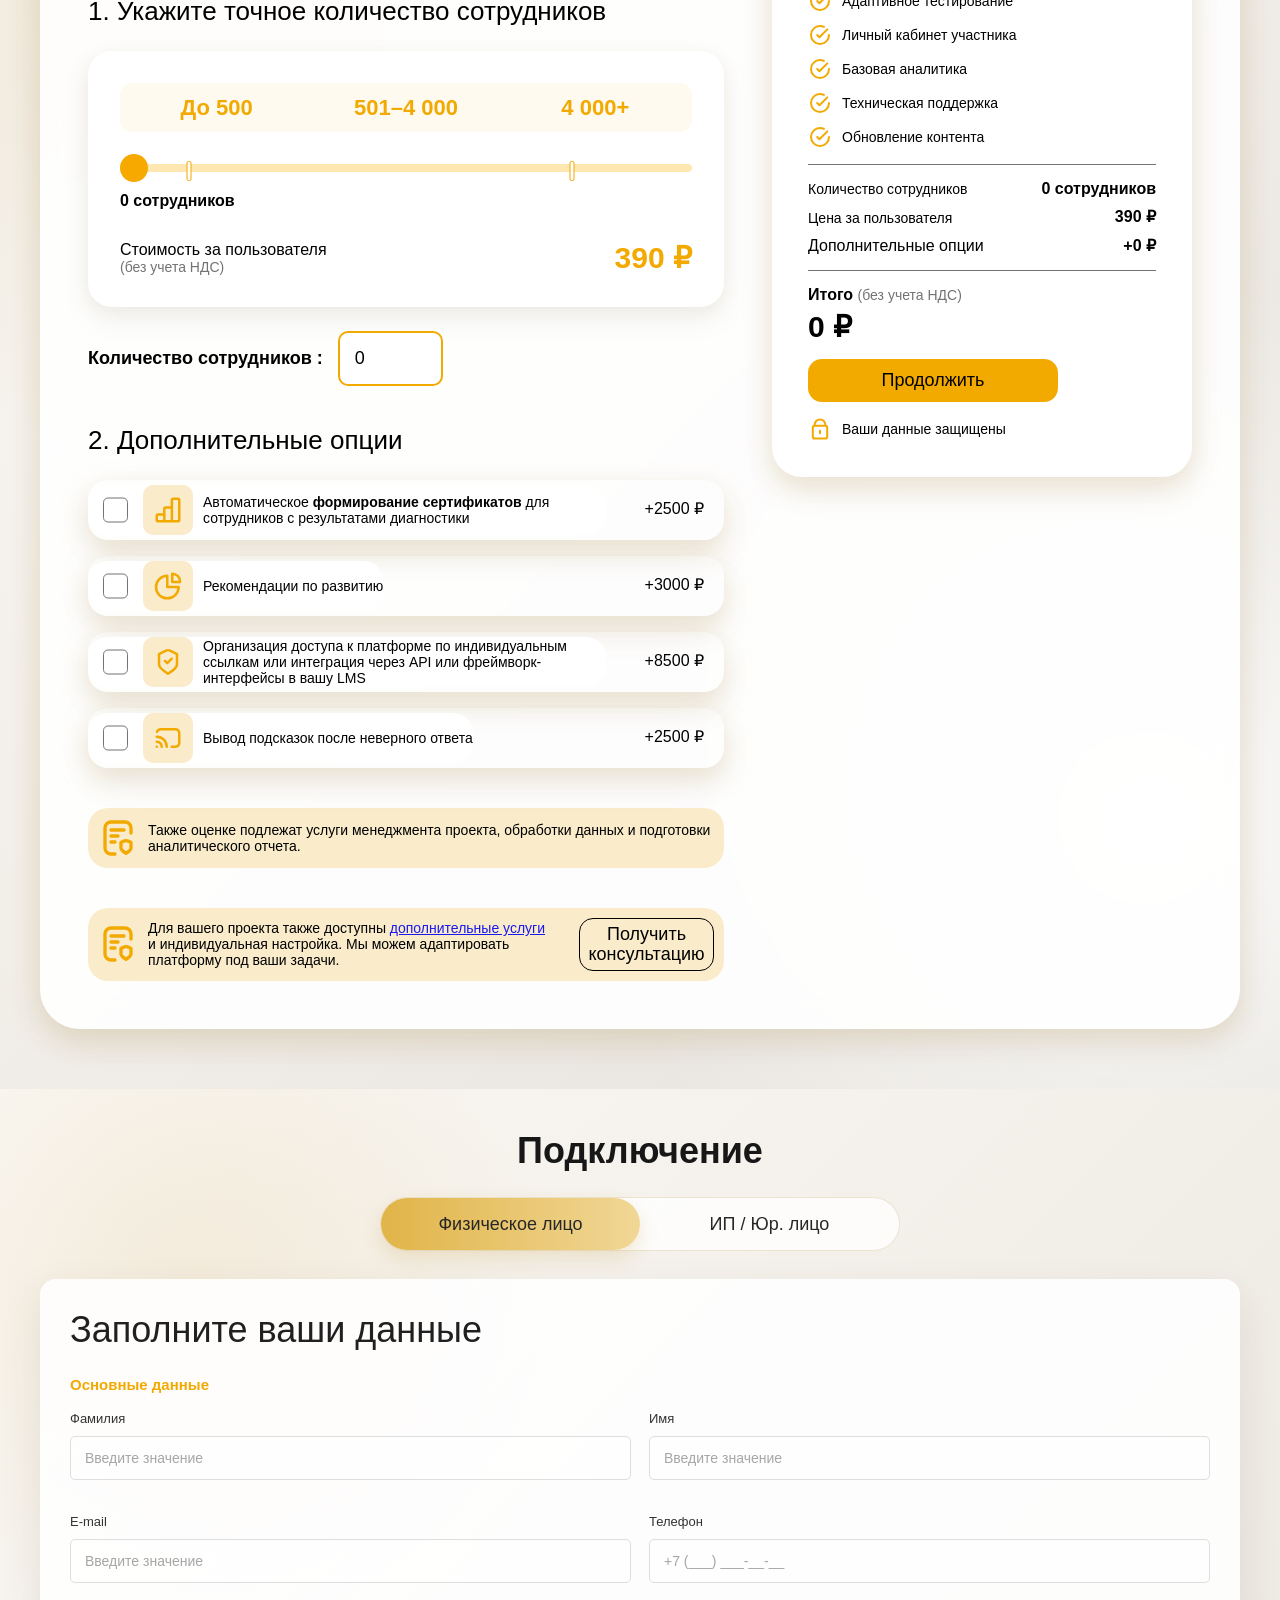
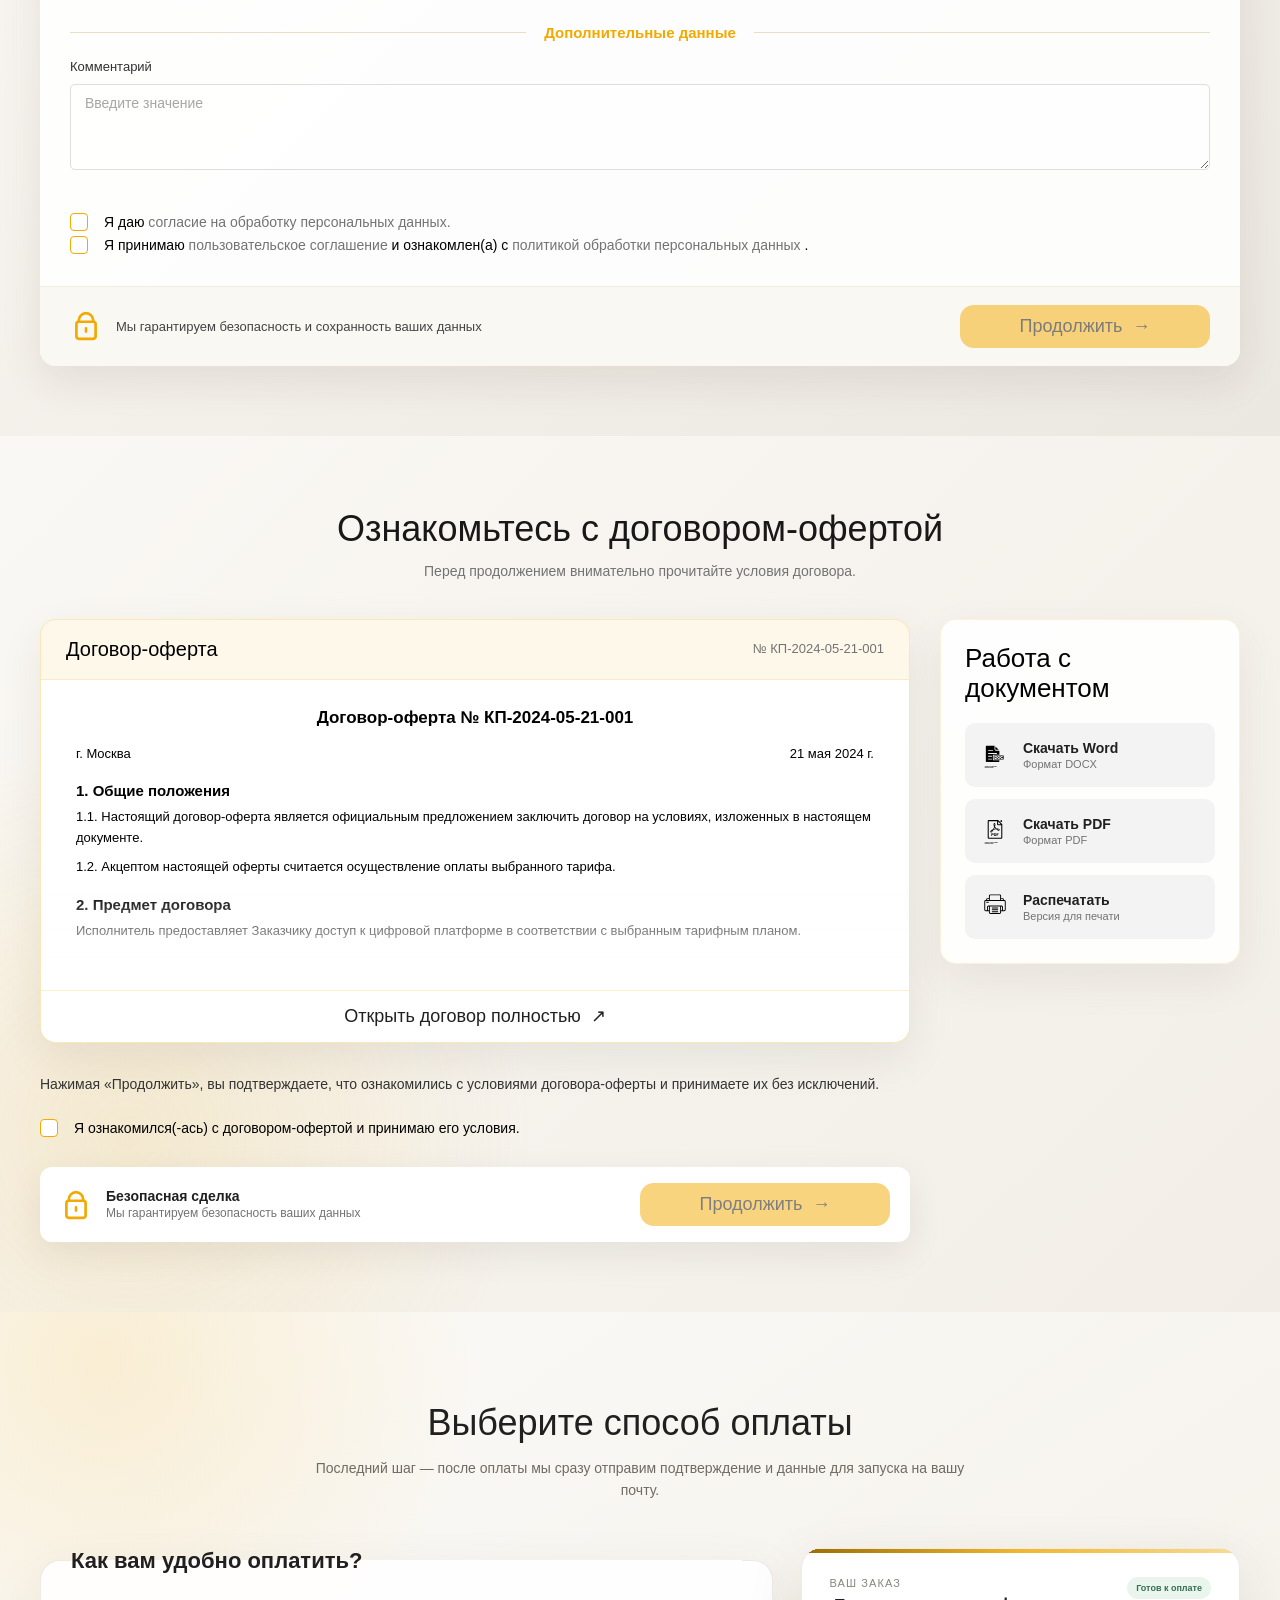
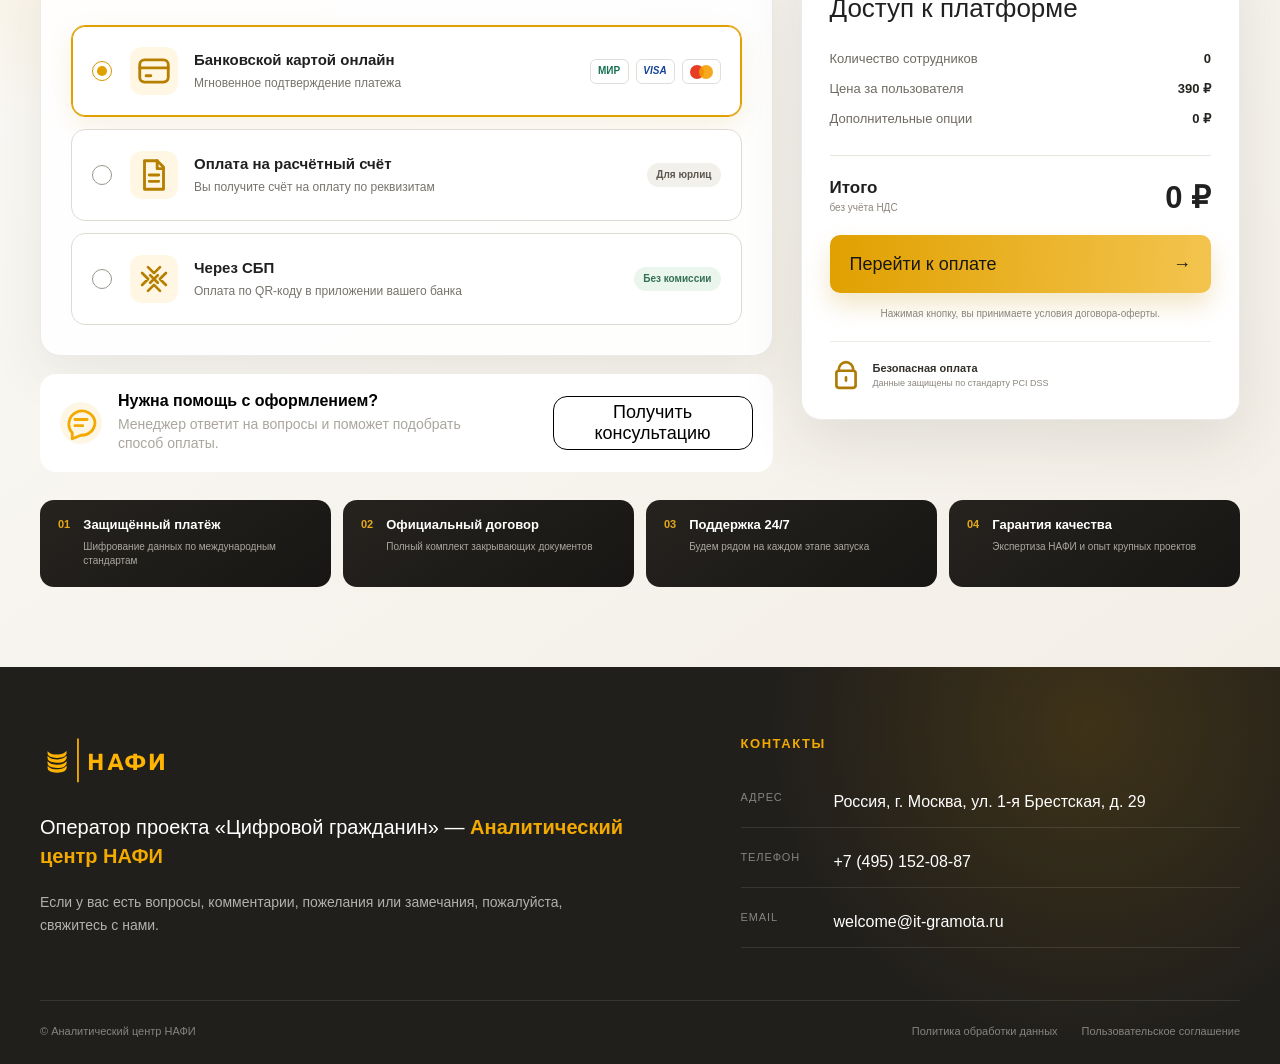
==== commit 3e9e089e: "Version 1.0" ====
--- a/nafi-mvp/index.html
+++ b/nafi-mvp/index.html
@@ -30,8 +30,8 @@
         <div class="header__right">
           <nav class="nav nav--main" id="main-menu" aria-label="Главная навигация">
             <a class="nav__link" href="#advantages">Преимущества</a>
-            <a class="nav__link" href="#steps">Путь подключения</a>
             <a class="nav__link" href="#calculator">Тарифы</a>
+            <a class="nav__link" href="#connection">Оформление</a>
             <a class="nav__link" href="#footer">Контакты</a>
             <button class="btn" type="button" aria-label="Подключить платформу" data-go-calculator>Подключить
               платформу</button>
@@ -276,7 +276,7 @@
         </div>
       </div>
     </section>
-    <section class="steps" id="steps">
+    <section class="steps">
       <div class="container">
         <div class="steps__header">
           <h2 class="steps__title">
@@ -662,9 +662,9 @@
 
                     <label class="custom-input__label">
                       <span class="custom-input__text">Телефон</span>
+
                       <input class="custom-input__input" type="tel" name="person-phone" placeholder="+7 (___) ___-__-__"
-                        inputmode="tel" pattern="\+[1-9][0-9]{7,14}" maxlength="16" autocomplete="tel" data-phone
-                        required>
+                        inputmode="numeric" pattern="[0-9]{11}" maxlength="11" autocomplete="tel" data-phone required>
                     </label>
                   </div>
                 </fieldset>
@@ -805,8 +805,7 @@
                         <span class="custom-input__text">Телефон</span>
 
                         <input class="custom-input__input" type="tel" name="person-phone" placeholder="+7 (___) ___-__-__"
-                        inputmode="tel" pattern="\+[1-9][0-9]{7,14}" maxlength="16" autocomplete="tel" data-phone
-                        required>
+                        inputmode="numeric" pattern="[0-9]{11}" maxlength="11" autocomplete="tel" data-phone required>
                       </label>
                     </div>
 
@@ -861,8 +860,7 @@
                         <span class="custom-input__text">Телефон</span>
 
                         <input class="custom-input__input" type="tel" name="person-phone" placeholder="+7 (___) ___-__-__"
-                        inputmode="tel" pattern="\+[1-9][0-9]{7,14}" maxlength="16" autocomplete="tel" data-phone
-                        required>
+                        inputmode="numeric" pattern="[0-9]{11}" maxlength="11" autocomplete="tel" data-phone required>
                       </label>
                     </div>
 
@@ -1379,8 +1377,7 @@
               <label class="custom-input__label">
                 <span class="custom-input__text">Телефон</span>
                 <input class="custom-input__input" type="tel" name="person-phone" placeholder="+7 (___) ___-__-__"
-                        inputmode="tel" pattern="\+[1-9][0-9]{7,14}" maxlength="16" autocomplete="tel" data-phone
-                        required>
+                        inputmode="numeric" pattern="[0-9]{11}" maxlength="11" autocomplete="tel" data-phone required>
               </label>
             </div>
 
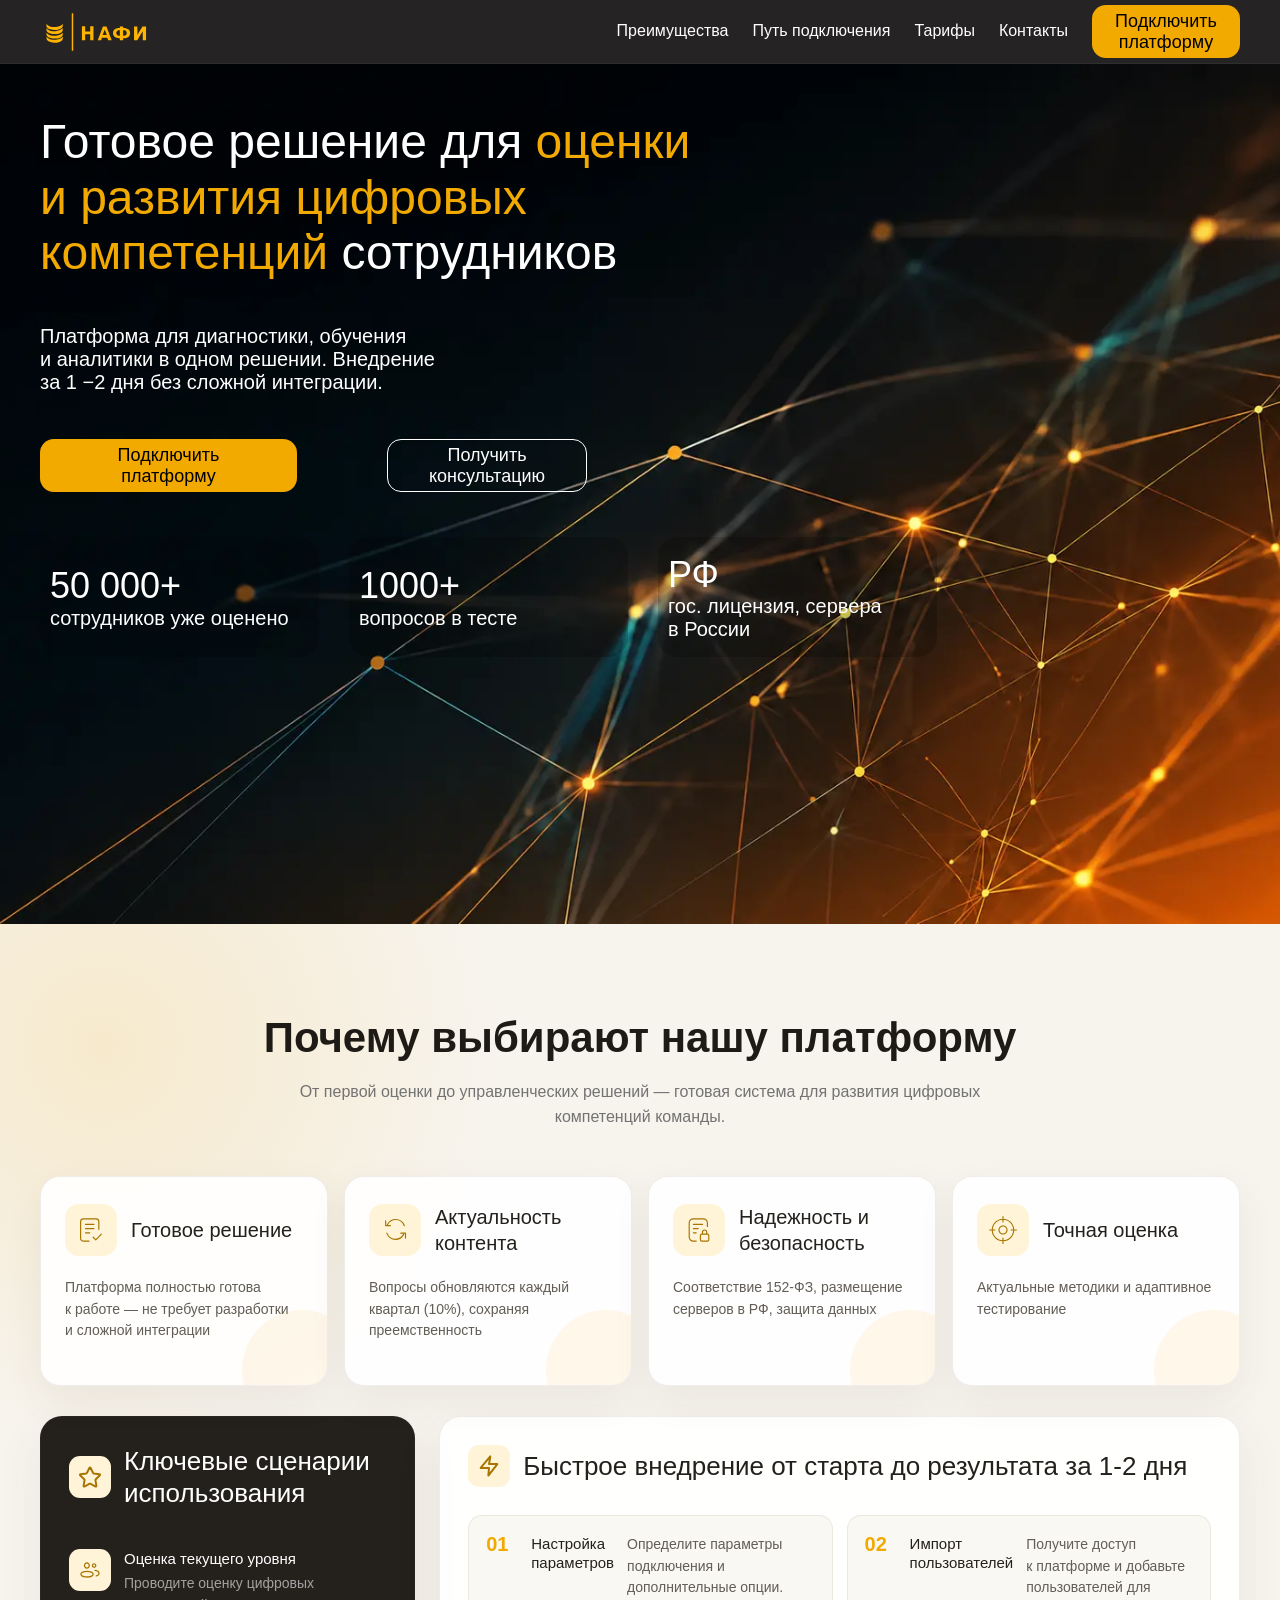
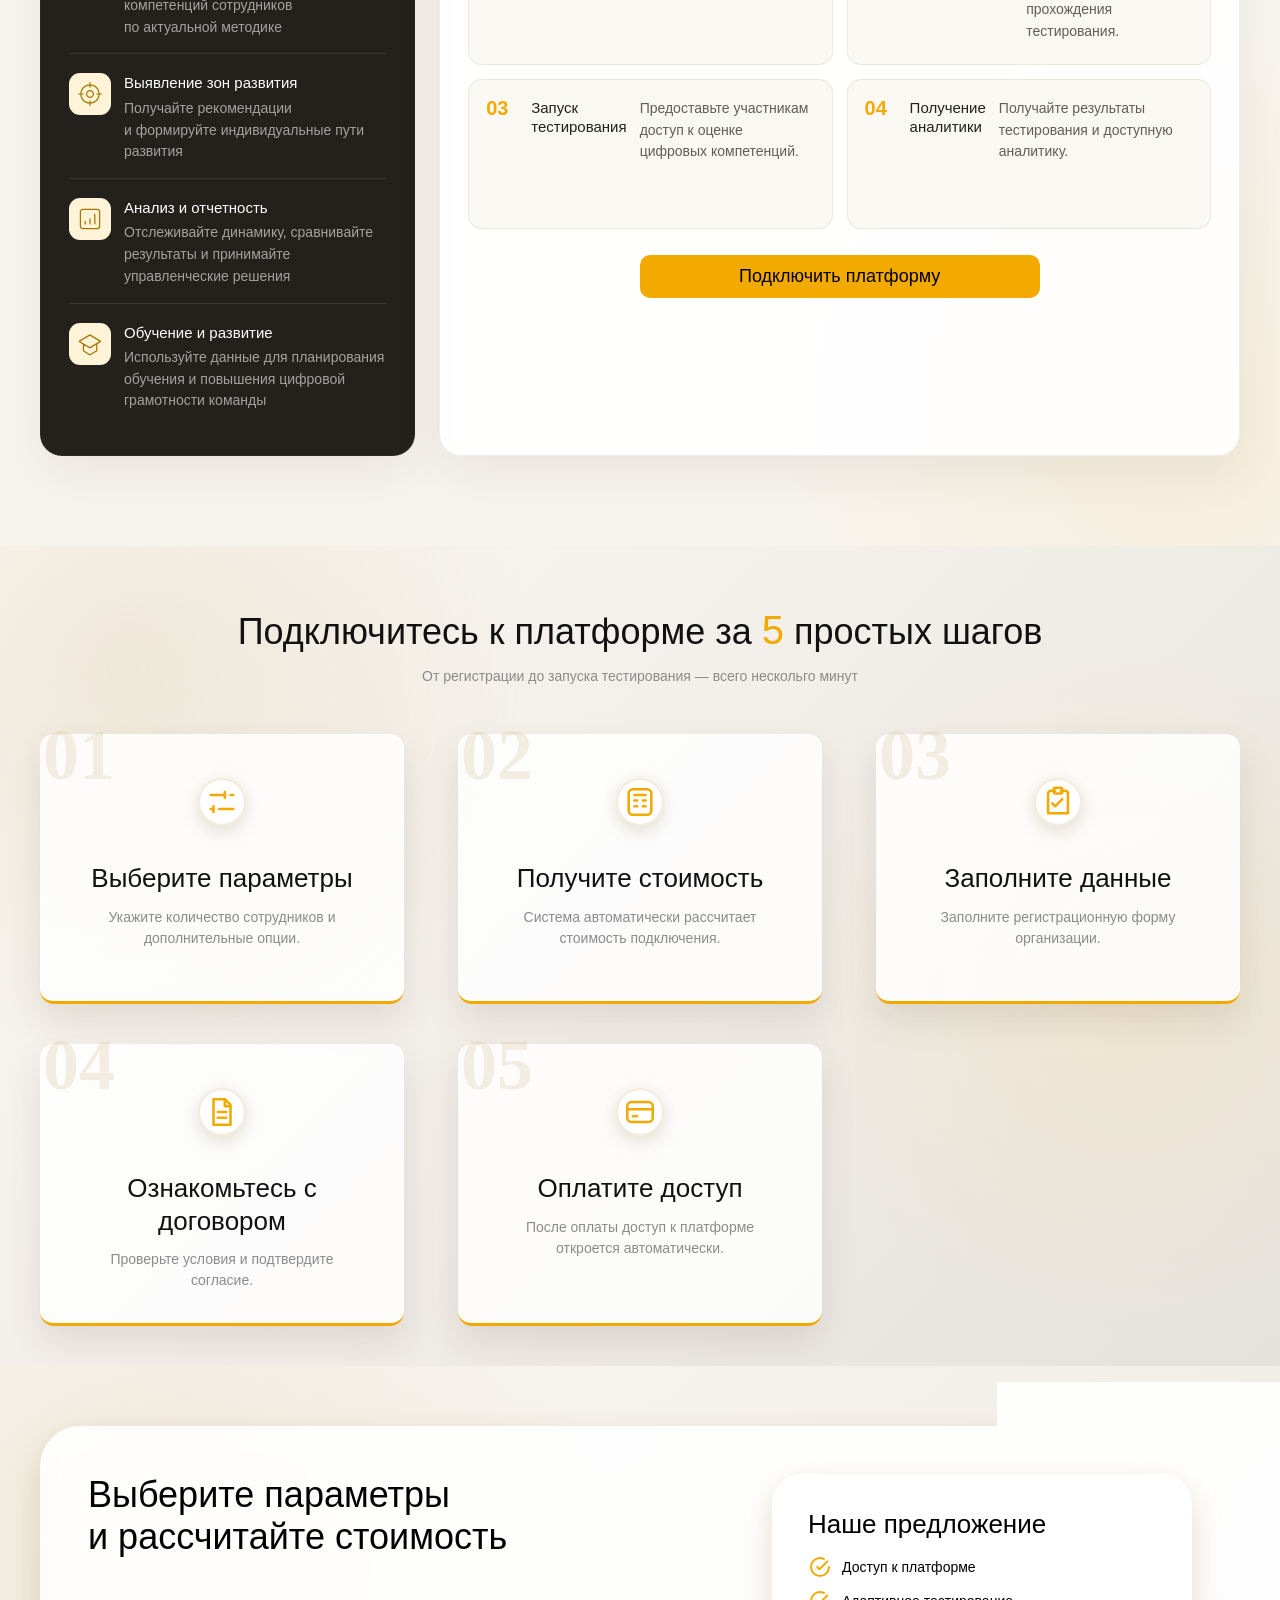
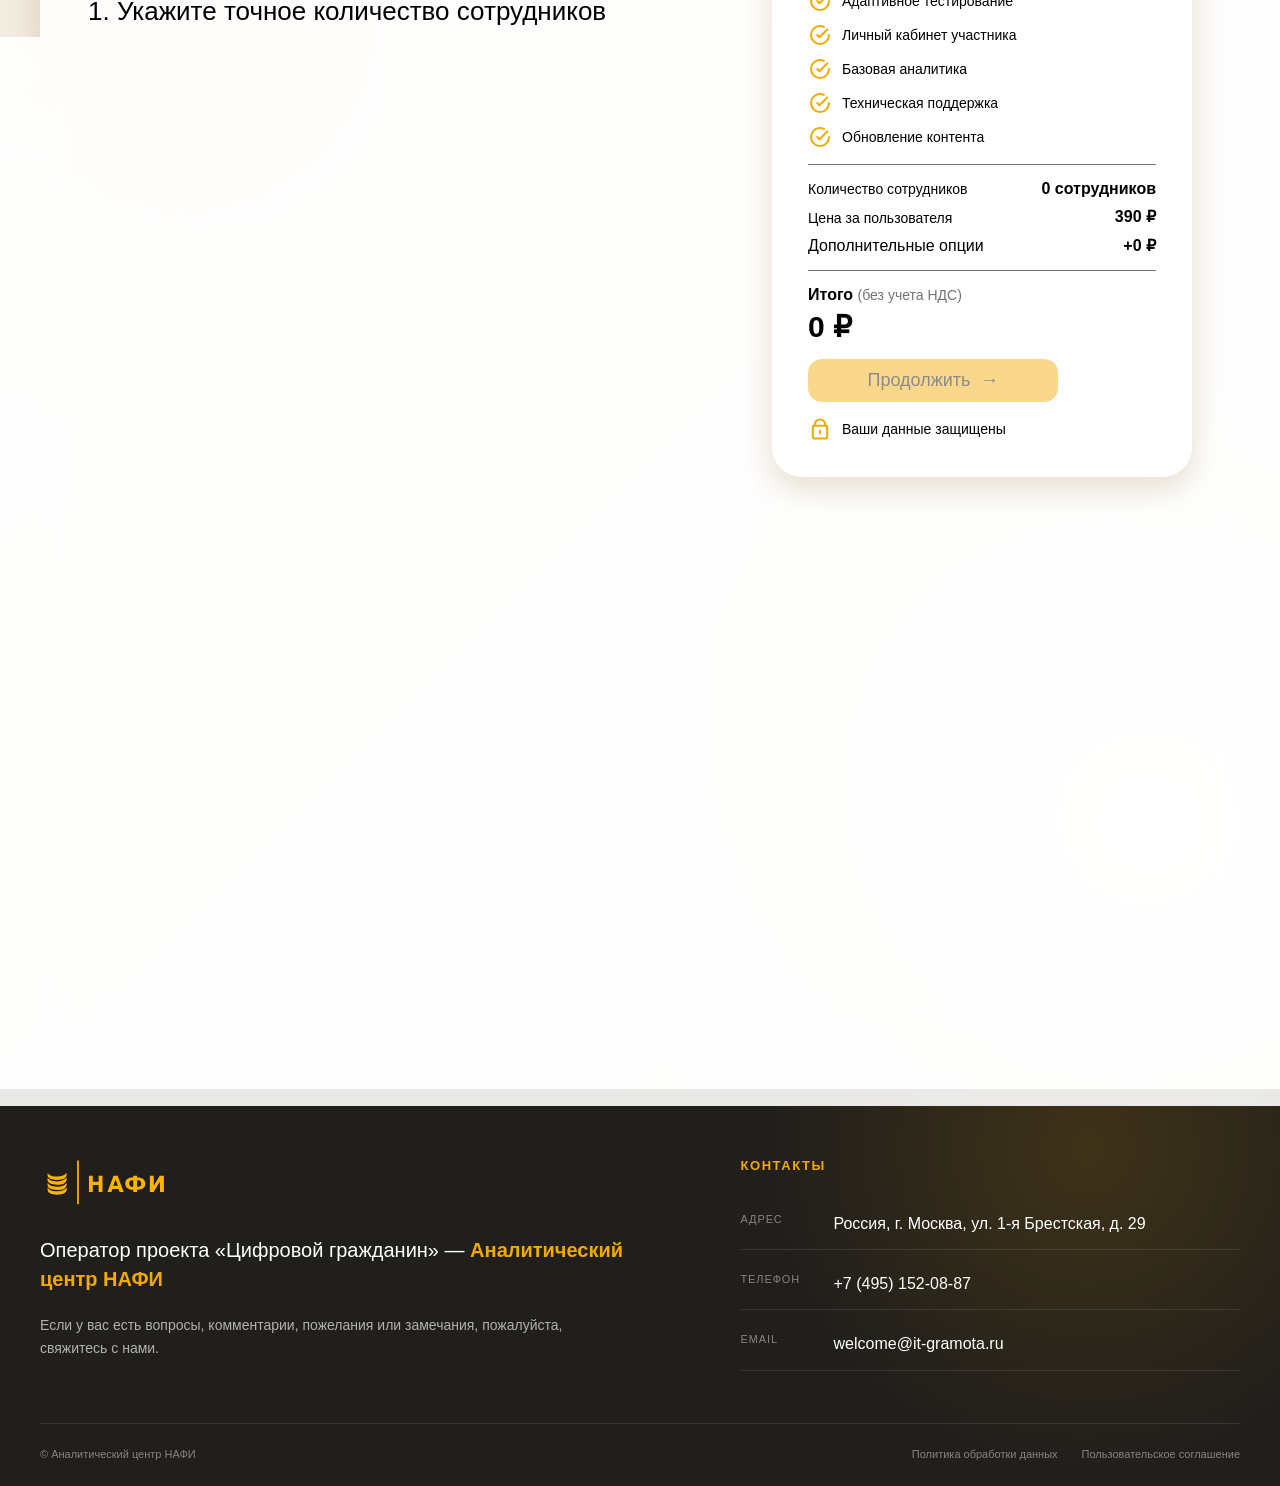
==== commit c580d06a: "Исправил ошибки и сделал что бы блоки небыли видны пока небудут выподнены условия блока" ====
--- a/nafi-mvp/index.html
+++ b/nafi-mvp/index.html
@@ -30,8 +30,8 @@
         <div class="header__right">
           <nav class="nav nav--main" id="main-menu" aria-label="Главная навигация">
             <a class="nav__link" href="#advantages">Преимущества</a>
+            <a class="nav__link" href="#steps">Путь подключения</a>
             <a class="nav__link" href="#calculator">Тарифы</a>
-            <a class="nav__link" href="#connection">Оформление</a>
             <a class="nav__link" href="#footer">Контакты</a>
             <button class="btn" type="button" aria-label="Подключить платформу" data-go-calculator>Подключить
               платформу</button>
@@ -276,7 +276,7 @@
         </div>
       </div>
     </section>
-    <section class="steps">
+    <section class="steps" id="steps">
       <div class="container">
         <div class="steps__header">
           <h2 class="steps__title">
@@ -352,7 +352,8 @@
         </div>
       </div>
     </section>
-    <section class="calculator" id="calculator">
+    <!-- Калькулятор -->
+    <section class="calculator" id="calculator" data-step="calculator">
       <div class="container">
         <div class="calculator__wrapper">
           <div class="calculator__content">
@@ -590,7 +591,10 @@
                 </div>
               </dl>
             </div>
-            <button class="btn btn--total" type="button" data-calculator-continue>Продолжить</button>
+            <button class="btn btn--total" type="button" data-step-next="connection" disabled>
+              Продолжить
+              <span aria-hidden="true">→</span>
+            </button>
             <span class="summary__secure">
               <svg class="summary__lock-icon" width="24" height="24" aria-hidden="true">
                 <use xlink:href="images/sprite.svg#icon-lock"></use>
@@ -601,7 +605,8 @@
         </div>
       </div>
     </section>
-    <section class="connection" id="connection">
+    <!-- Формы -->
+    <section class="connection" id="connection" data-step="connection" hidden style="display: none;">
       <div class="container">
 
         <header class="connection__header">
@@ -662,9 +667,9 @@
 
                     <label class="custom-input__label">
                       <span class="custom-input__text">Телефон</span>
-
                       <input class="custom-input__input" type="tel" name="person-phone" placeholder="+7 (___) ___-__-__"
-                        inputmode="numeric" pattern="[0-9]{11}" maxlength="11" autocomplete="tel" data-phone required>
+                        inputmode="tel" pattern="\+[1-9][0-9]{7,14}" maxlength="16" autocomplete="tel" data-phone
+                        required>
                     </label>
                   </div>
                 </fieldset>
@@ -737,7 +742,10 @@
                   </span>
                 </div>
 
-                <button class="btn btn--total" type="submit">Продолжить <span aria-hidden="true">→</span></button>
+                <button class="btn btn--total" type="button" data-step-next="contract" disabled>
+                  Продолжить
+                  <span aria-hidden="true">→</span>
+                </button>
               </div>
             </form>
 
@@ -804,8 +812,9 @@
                       <label class="custom-input__label">
                         <span class="custom-input__text">Телефон</span>
 
-                        <input class="custom-input__input" type="tel" name="person-phone" placeholder="+7 (___) ___-__-__"
-                        inputmode="numeric" pattern="[0-9]{11}" maxlength="11" autocomplete="tel" data-phone required>
+                        <input class="custom-input__input" type="tel" name="person-phone"
+                          placeholder="+7 (___) ___-__-__" inputmode="tel" pattern="\+[1-9][0-9]{7,14}" maxlength="16"
+                          autocomplete="tel" data-phone required>
                       </label>
                     </div>
 
@@ -859,8 +868,9 @@
                       <label class="custom-input__label">
                         <span class="custom-input__text">Телефон</span>
 
-                        <input class="custom-input__input" type="tel" name="person-phone" placeholder="+7 (___) ___-__-__"
-                        inputmode="numeric" pattern="[0-9]{11}" maxlength="11" autocomplete="tel" data-phone required>
+                        <input class="custom-input__input" type="tel" name="person-phone"
+                          placeholder="+7 (___) ___-__-__" inputmode="tel" pattern="\+[1-9][0-9]{7,14}" maxlength="16"
+                          autocomplete="tel" data-phone required>
                       </label>
                     </div>
 
@@ -939,14 +949,18 @@
                   </span>
                 </div>
 
-                <button class="btn btn--total" type="submit">Продолжить <span aria-hidden="true">→</span></button>
+                <button class="btn btn--total" type="button" data-step-next="contract" disabled>
+                  Продолжить
+                  <span aria-hidden="true">→</span>
+                </button>
               </div>
             </form>
           </div>
         </div>
       </div>
     </section>
-    <section class="contract" id="contract">
+    <!-- Договор -->
+    <section class="contract" id="contract" data-step="contract" hidden style="display: none;">
       <div class="container">
         <div class="contract__header">
           <h2 class="contract__title">Ознакомьтесь с договором-офертой</h2>
@@ -1080,7 +1094,7 @@
               </span>
             </div>
 
-            <button class="btn btn--total contract__submit" type="button" disabled data-contract-submit>
+            <button class="btn btn--total" type="button" data-step-next="payment" disabled>
               Продолжить
               <span aria-hidden="true">→</span>
             </button>
@@ -1088,7 +1102,8 @@
         </div>
       </div>
     </section>
-    <section class="payment" id="payment">
+    <!-- Оплата -->
+    <section class="payment" id="payment" data-step="payment" hidden style="display: none;">
       <div class="container">
         <div class="payment__header">
           <h2 class="payment__title">Выберите способ оплаты</h2>
@@ -1377,7 +1392,7 @@
               <label class="custom-input__label">
                 <span class="custom-input__text">Телефон</span>
                 <input class="custom-input__input" type="tel" name="person-phone" placeholder="+7 (___) ___-__-__"
-                        inputmode="numeric" pattern="[0-9]{11}" maxlength="11" autocomplete="tel" data-phone required>
+                  inputmode="tel" pattern="\+[1-9][0-9]{7,14}" maxlength="16" autocomplete="tel" data-phone required>
               </label>
             </div>
 
@@ -1840,4 +1855,4 @@
   </footer>
 </body>
 
-</html>+</html>
--- a/nafi-mvp/css/style.css
+++ b/nafi-mvp/css/style.css
@@ -709,10 +709,10 @@
 }
 .btn:disabled {
   cursor: not-allowed;
-  opacity: 0.5;
+  opacity: 0.45;
   box-shadow: none;
+  pointer-events: none;
   transform: none;
-  pointer-events: none;
 }
 .btn:hover {
   transform: translateY(-1px);
